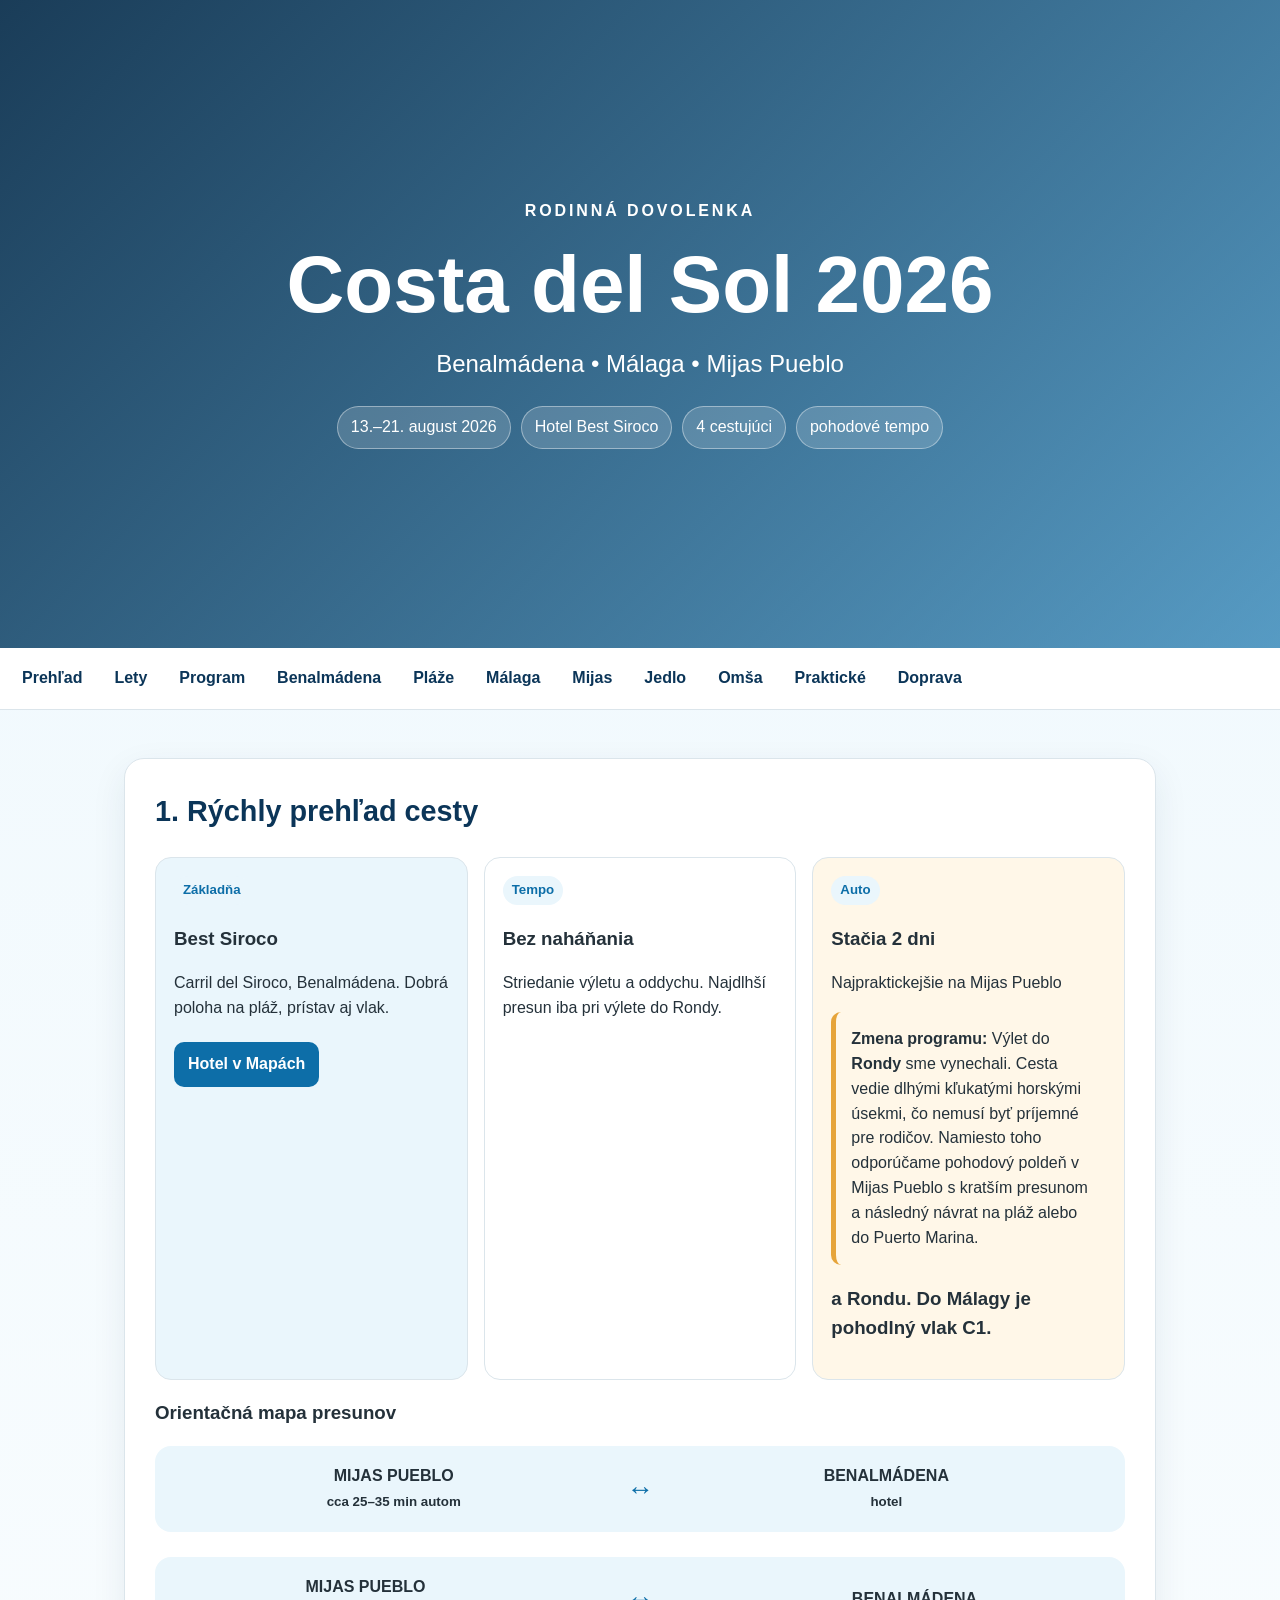
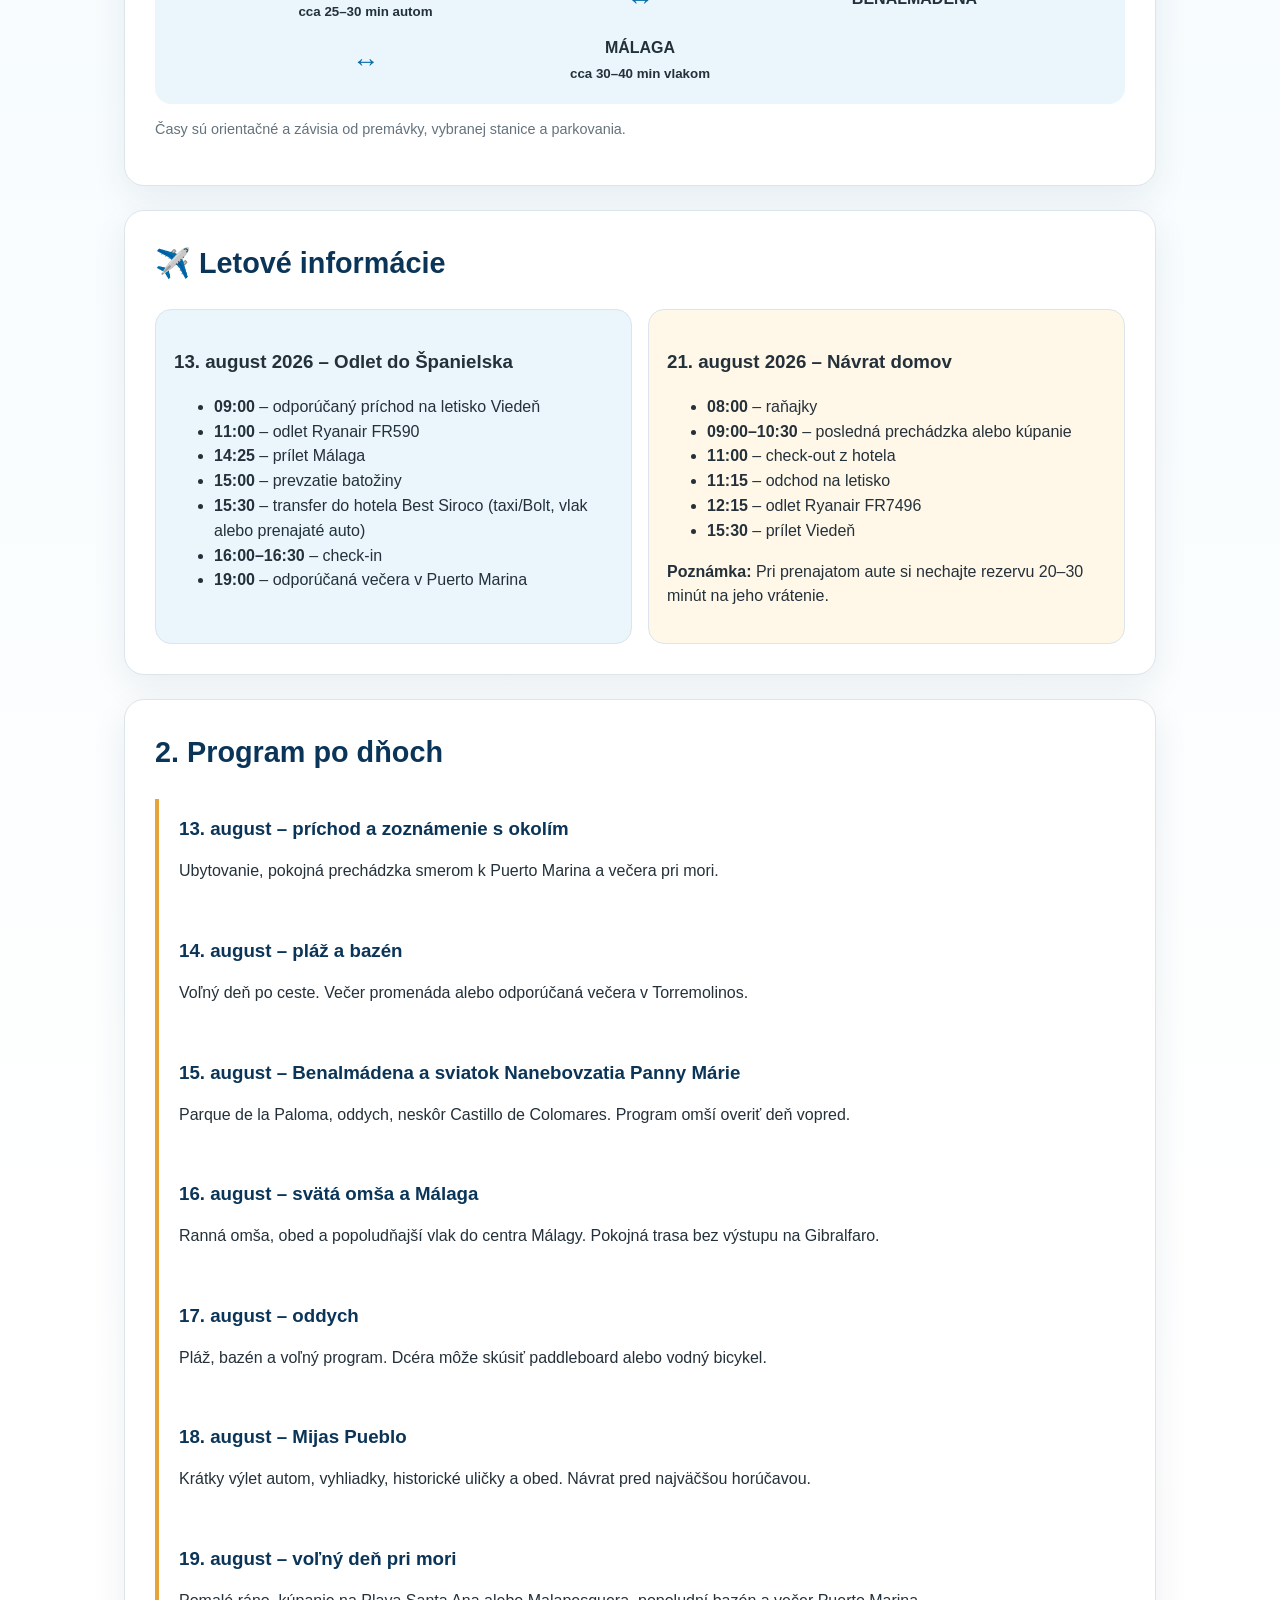
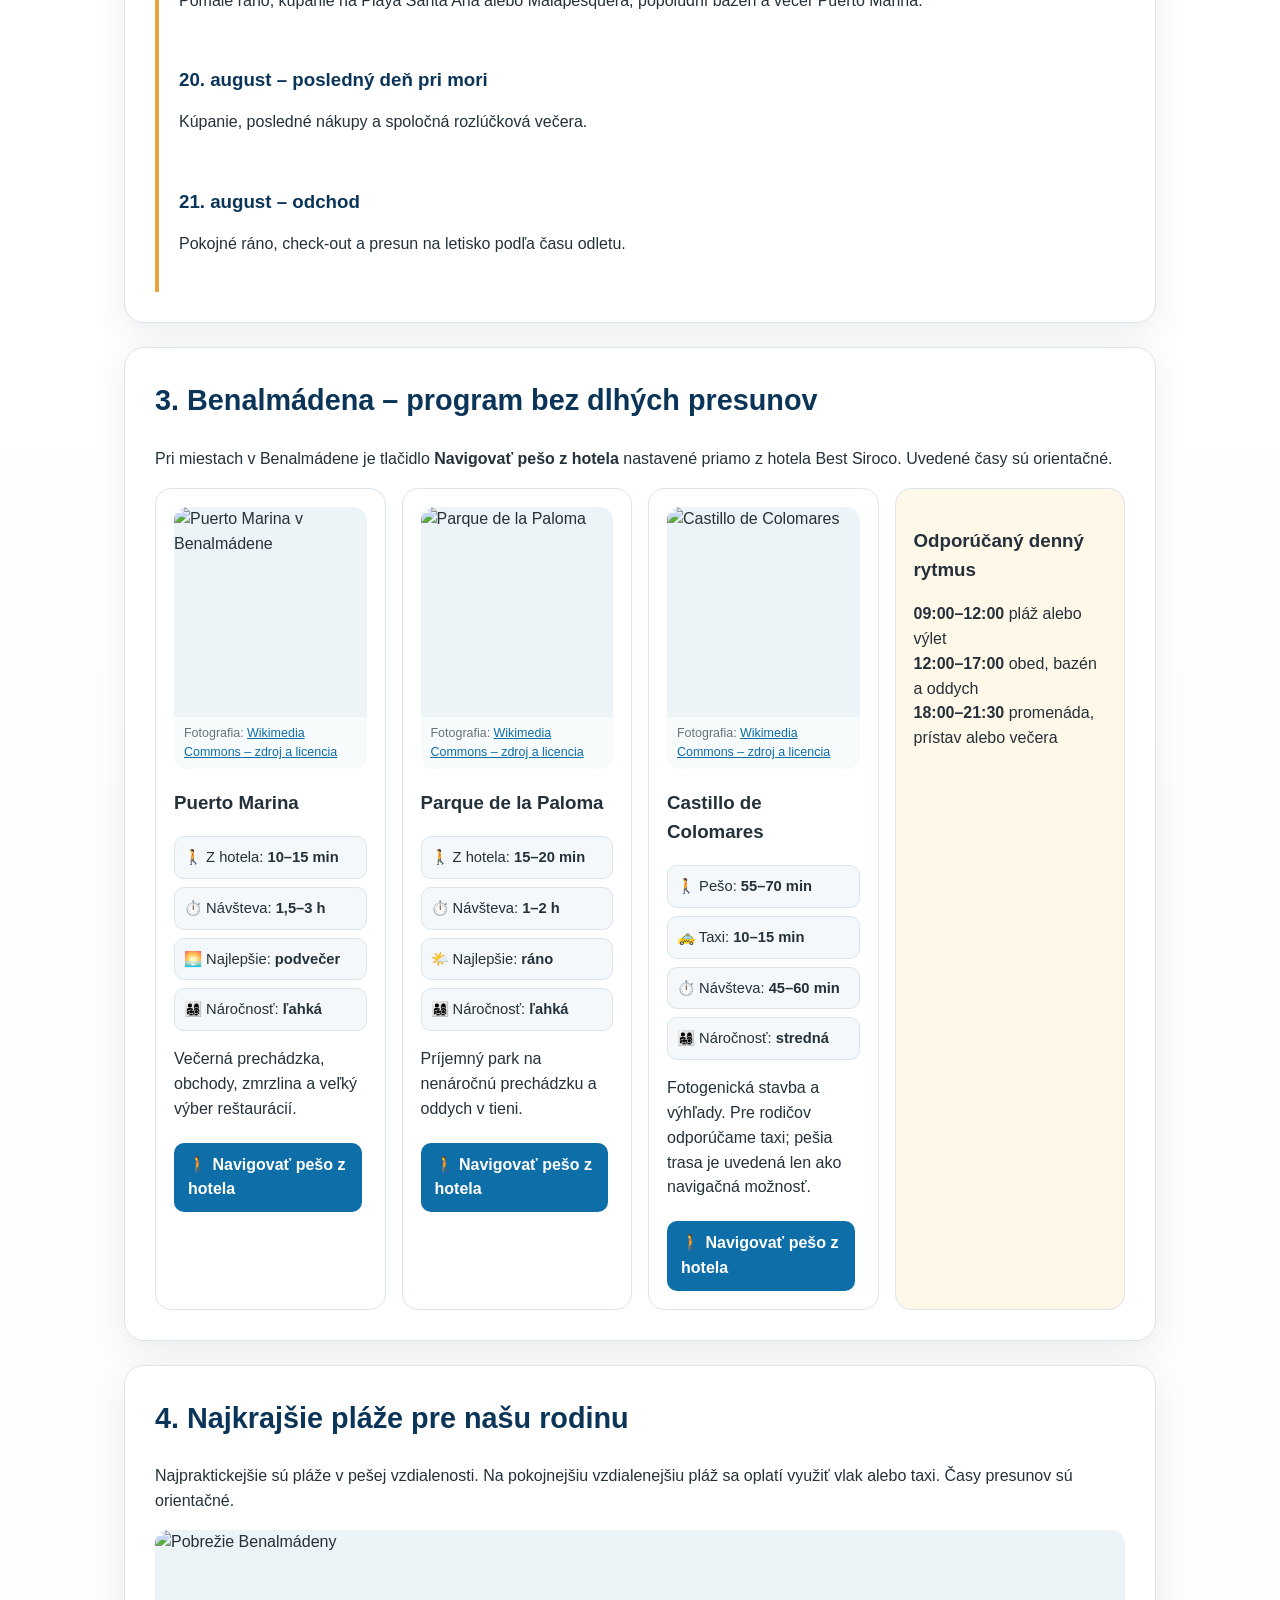
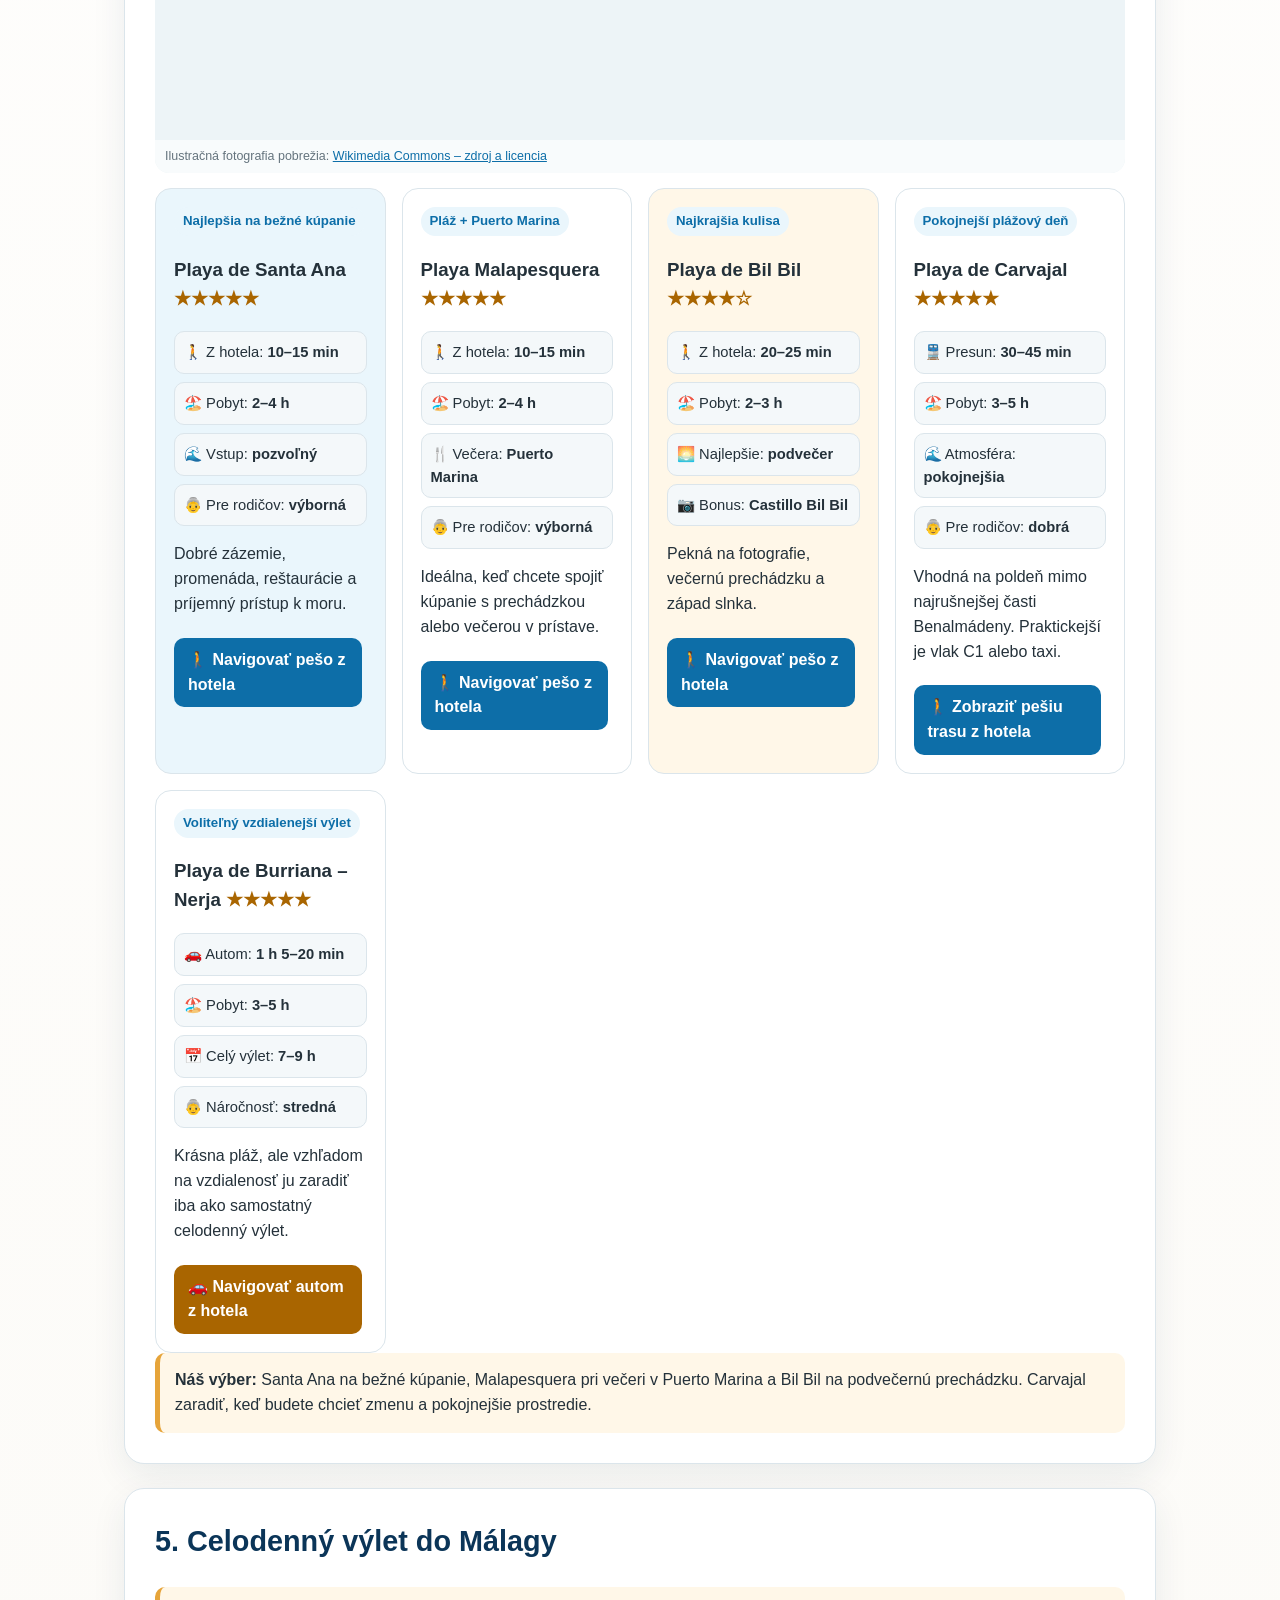
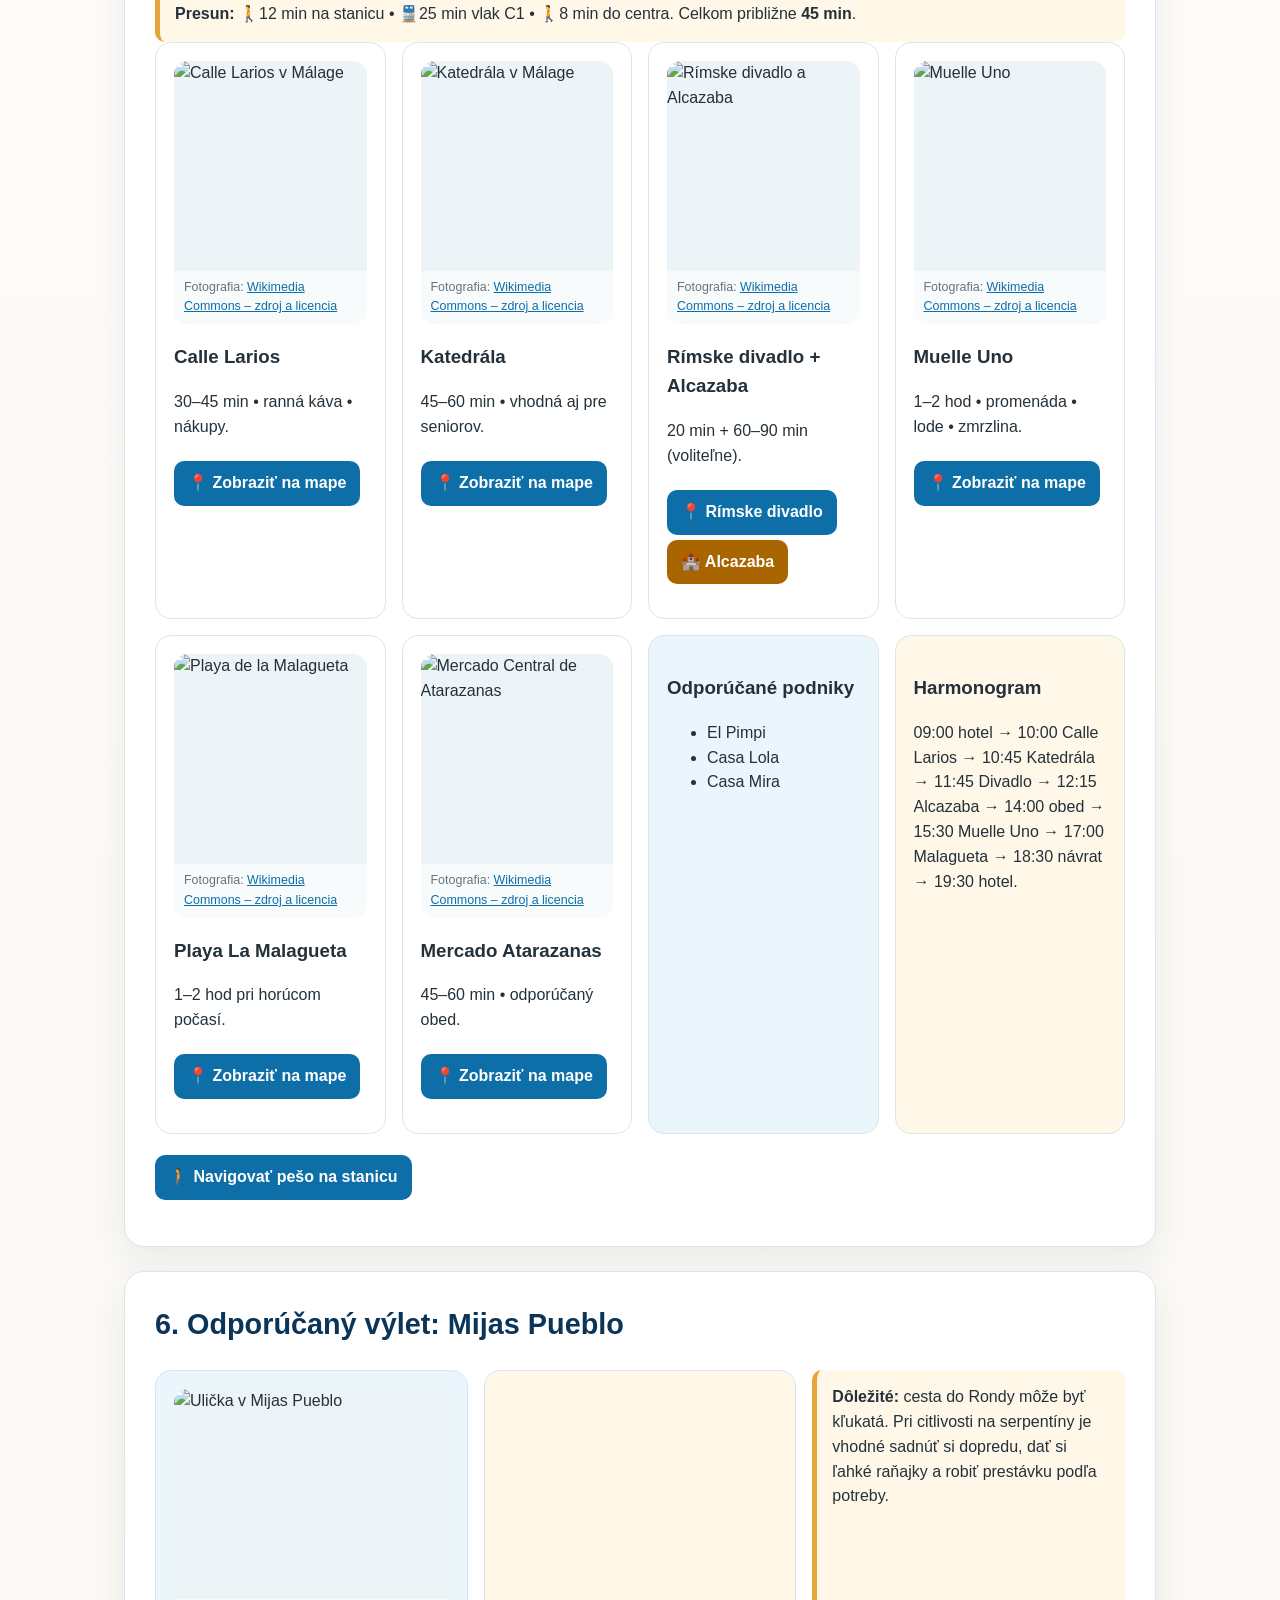
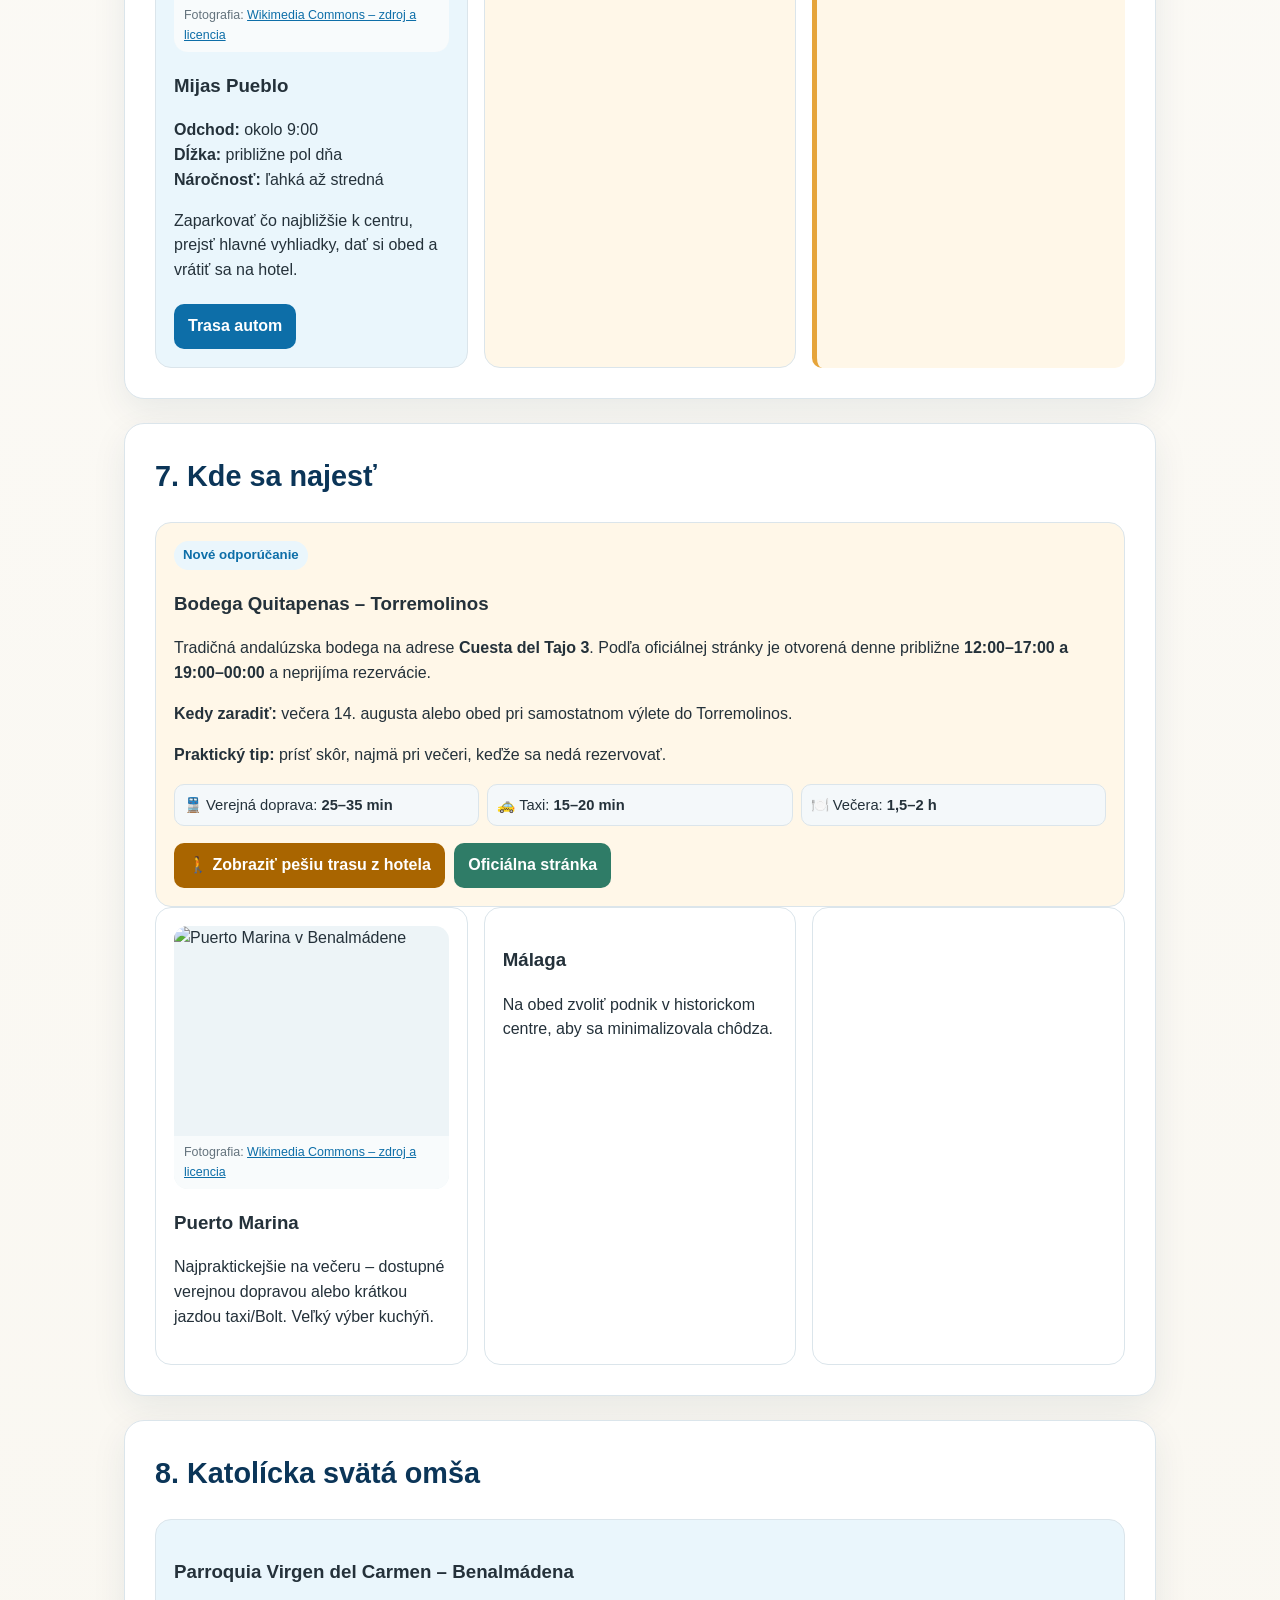
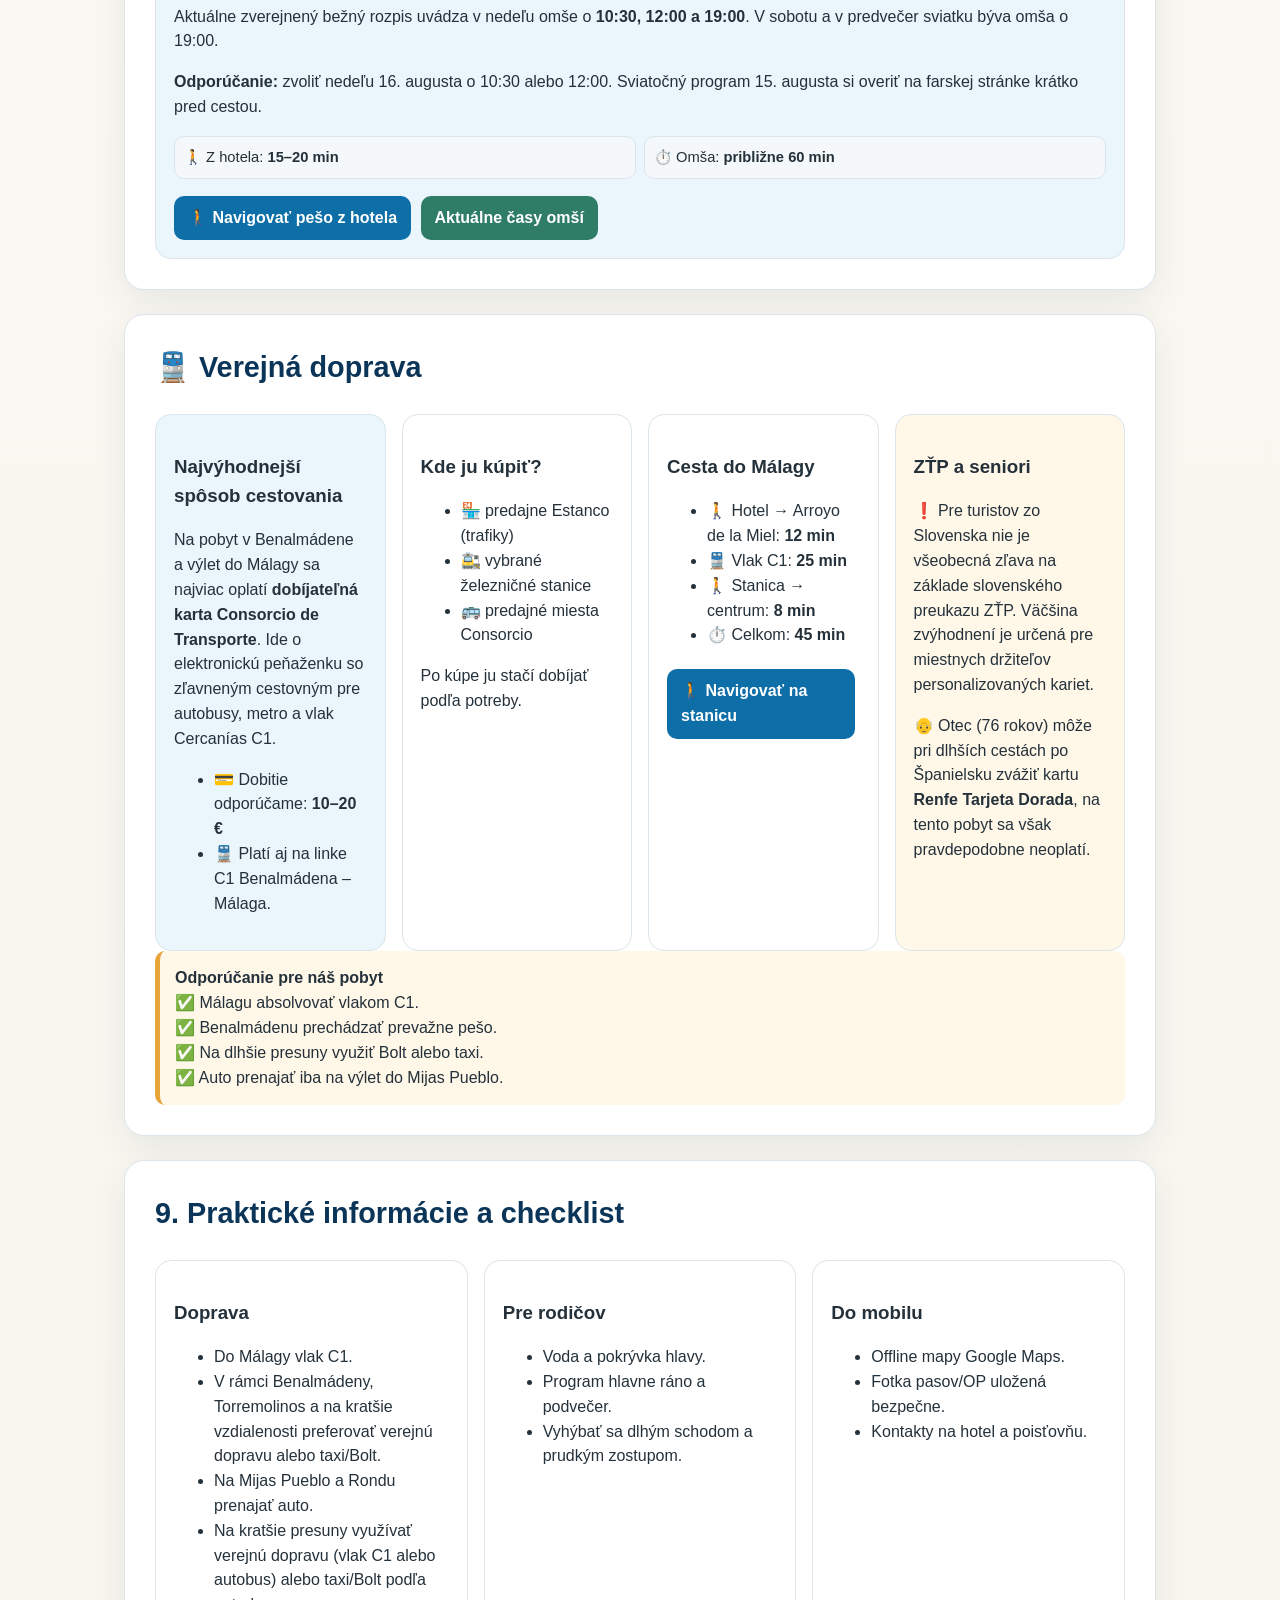
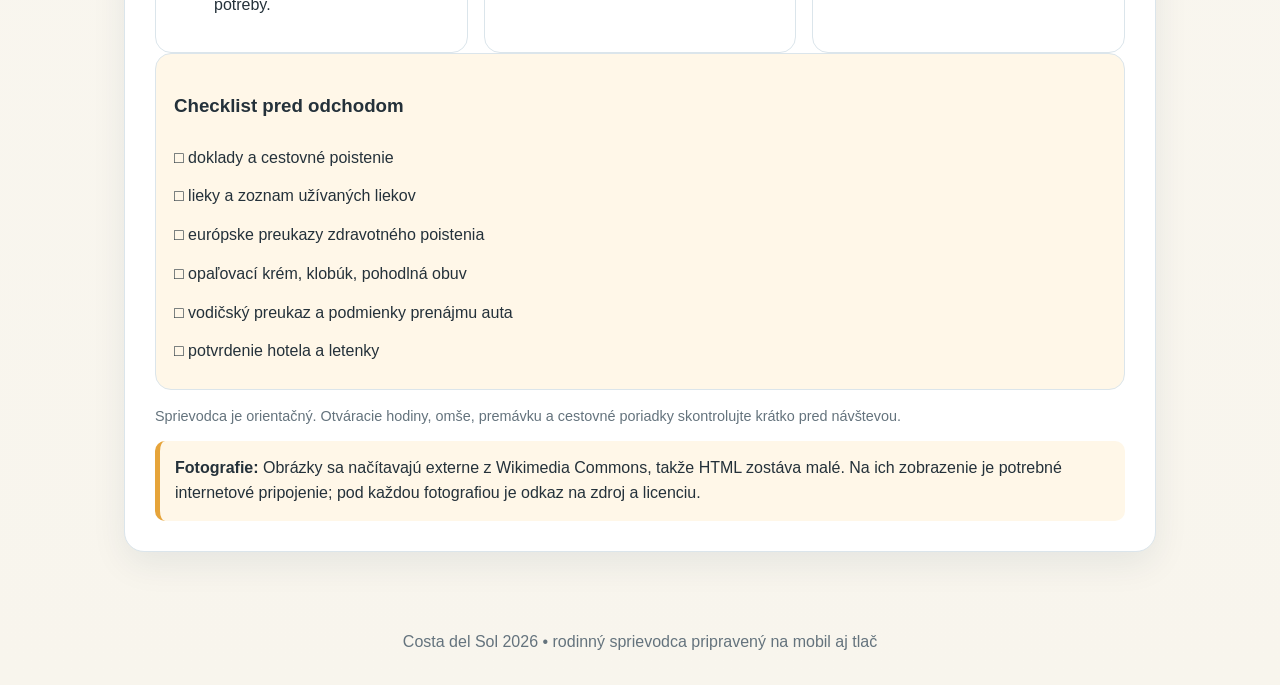
==== index.html @ 01f51874 "Add files via upload" ====
<!DOCTYPE html>

<html lang="sk">
<head>
<meta charset="utf-8"/>
<meta content="width=device-width, initial-scale=1" name="viewport"/>
<title>Costa del Sol 2026 – prémiový rodinný sprievodca</title>
<style>
:root{
  --navy:#0b3558; --blue:#0d6ea8; --sky:#eaf6fc; --sand:#fff7e8;
  --gold:#e6a43a; --green:#2f7c67; --text:#24313a; --muted:#64737d;
  --white:#fff; --line:#dbe5eb;
}
*{box-sizing:border-box}
html{scroll-behavior:smooth}
body{margin:0;font-family:Arial,Helvetica,sans-serif;color:var(--text);
background:linear-gradient(#eef8fd,#fff 25%,#f8f5ed);line-height:1.55}
.hero{min-height:72vh;padding:54px 22px;display:flex;align-items:center;justify-content:center;
text-align:center;color:#fff;background:
linear-gradient(135deg,rgba(5,42,72,.94),rgba(13,110,168,.78)),
radial-gradient(circle at 20% 20%,#5ac7df,transparent 35%),
linear-gradient(160deg,#0c5c8c,#f1bd63)}
.hero-inner{max-width:900px}.eyebrow{letter-spacing:.18em;text-transform:uppercase;font-weight:bold}
h1{font-size:clamp(2.3rem,7vw,5rem);line-height:1.02;margin:.25em 0}
.hero h2{font-weight:normal;margin:.3em 0 1em}
.pills{display:flex;gap:10px;justify-content:center;flex-wrap:wrap}
.pill{background:rgba(255,255,255,.16);border:1px solid rgba(255,255,255,.4);
padding:8px 13px;border-radius:999px}
nav{position:sticky;top:0;z-index:10;background:rgba(255,255,255,.96);
border-bottom:1px solid var(--line);padding:10px;display:flex;gap:8px;overflow:auto}
nav a{white-space:nowrap;text-decoration:none;color:var(--navy);font-weight:bold;
padding:8px 12px;border-radius:999px}
nav a:hover{background:var(--sky)}
main{max-width:1080px;margin:auto;padding:24px}
.page{background:#fff;border:1px solid var(--line);border-radius:20px;padding:30px;
margin:24px 0;box-shadow:0 12px 35px rgba(17,55,79,.08)}
.page h2{color:var(--navy);font-size:1.8rem;margin-top:0}
.grid{display:grid;grid-template-columns:repeat(auto-fit,minmax(230px,1fr));gap:16px}
.card{border:1px solid var(--line);border-radius:16px;padding:18px;background:#fff}
.card.soft{background:var(--sky)} .card.sand{background:var(--sand)}
.tag{display:inline-block;background:var(--sky);color:var(--blue);padding:4px 9px;
border-radius:999px;font-size:.83rem;font-weight:bold}
.btn{display:inline-block;text-decoration:none;background:var(--blue);color:#fff;
padding:10px 14px;border-radius:10px;font-weight:bold;margin:5px 5px 0 0}
.btn.alt{background:var(--green)} .btn.gold{background:#a96500}
.timeline{border-left:4px solid var(--gold);padding-left:20px}
.day{padding:12px 0 20px}.day h3{margin:.2em 0;color:var(--navy)}
.meta{color:var(--muted);font-size:.95rem}
.route{display:grid;grid-template-columns:1fr auto 1fr;gap:12px;align-items:center;
text-align:center;background:var(--sky);padding:18px;border-radius:16px}
.arrow{font-size:1.7rem;color:var(--blue)}
table{width:100%;border-collapse:collapse}
th,td{padding:12px;border-bottom:1px solid var(--line);text-align:left;vertical-align:top}
th{background:var(--navy);color:#fff}
.notice{border-left:5px solid var(--gold);background:var(--sand);padding:15px;border-radius:10px}
.checklist label{display:block;padding:7px 0}
.small{font-size:.9rem;color:var(--muted)}
.info-list{display:grid;grid-template-columns:repeat(auto-fit,minmax(145px,1fr));gap:8px;margin:12px 0}
.info-list span{display:block;background:#f4f8fa;border:1px solid var(--line);border-radius:10px;padding:9px;font-size:.92rem}
.rating{font-weight:bold;color:#a96500}
footer{text-align:center;color:var(--muted);padding:30px}
@media(max-width:600px){main{padding:12px}.page{padding:20px}.route{grid-template-columns:1fr}.arrow{transform:rotate(90deg)}}
@media print{
 body{background:#fff}.hero{min-height:auto;padding:28mm 12mm}.hero h1{font-size:34pt}
 nav{display:none}main{max-width:none;padding:0}.page{box-shadow:none;border:none;border-radius:0;
 margin:0;padding:14mm;page-break-after:always;min-height:260mm}
 .page:last-child{page-break-after:auto}.btn{border:1px solid #777;color:#000;background:#fff}
 a{color:#000;text-decoration:none}footer{display:none}
}

.photo{margin:0 0 15px;border-radius:14px;overflow:hidden;background:#edf4f7;position:relative}
.photo img{display:block;width:100%;height:210px;object-fit:cover;transition:transform .35s ease}
.photo:hover img{transform:scale(1.025)}
.photo figcaption{padding:7px 10px;font-size:.78rem;color:var(--muted);background:#f8fbfc}
.photo figcaption a{color:var(--blue)}
.hero{background-image:linear-gradient(135deg,rgba(5,42,72,.91),rgba(13,110,168,.68)),url("https://commons.wikimedia.org/wiki/Special:FilePath/Benalmadena_-_Puerto_Marina.jpg?width=1800");background-size:cover;background-position:center}
@media(max-width:600px){.photo img{height:185px}}
</style>

<link rel="manifest" href="manifest.webmanifest">
<meta name="theme-color" content="#0b6b78">
<meta name="apple-mobile-web-app-capable" content="yes">
<meta name="apple-mobile-web-app-status-bar-style" content="default">
<meta name="apple-mobile-web-app-title" content="Costa del Sol 2026">
<link rel="apple-touch-icon" href="icon-192.png">

</head>
<body>
<header class="hero">
<div class="hero-inner">
<div class="eyebrow">Rodinná dovolenka</div>
<h1>Costa del Sol 2026</h1>
<h2>Benalmádena • Málaga • Mijas Pueblo</h2>
<div class="pills">
<span class="pill">13.–21. august 2026</span>
<span class="pill">Hotel Best Siroco</span>
<span class="pill">4 cestujúci</span>
<span class="pill">pohodové tempo</span>
</div>
</div>
</header>
<nav>
<a href="#prehled">Prehľad</a><a href="#lety">Lety</a><a href="#program">Program</a><a href="#benalmadena">Benalmádena</a><a href="#plaze">Pláže</a>
<a href="#malaga">Málaga</a><a href="#vylety">Mijas</a><a href="#jedlo">Jedlo</a>
<a href="#omsa">Omša</a><a href="#prakticke">Praktické</a>
<a href="#doprava">Doprava</a></nav>
<main>
<section class="page" id="prehled">
<h2>1. Rýchly prehľad cesty</h2>
<div class="grid">
<div class="card soft"><span class="tag">Základňa</span><h3>Best Siroco</h3>
<p>Carril del Siroco, Benalmádena. Dobrá poloha na pláž, prístav aj vlak.</p>
<a class="btn" href="https://www.google.com/maps/search/?api=1&amp;query=Hotel+Best+Siroco+Benalmadena" target="_blank">Hotel v Mapách</a>
</div>
<div class="card"><span class="tag">Tempo</span><h3>Bez naháňania</h3>
<p>Striedanie výletu a oddychu. Najdlhší presun iba pri výlete do Rondy.</p>
</div>
<div class="card sand"><span class="tag">Auto</span><h3>Stačia 2 dni</h3>
<p>Najpraktickejšie na Mijas Pueblo<div class="notice"><b>Zmena programu:</b> Výlet do <b>Rondy</b> sme vynechali. Cesta vedie dlhými kľukatými horskými úsekmi, čo nemusí byť príjemné pre rodičov. Namiesto toho odporúčame pohodový poldeň v Mijas Pueblo s kratším presunom a následný návrat na pláž alebo do Puerto Marina.</div><h3> a Rondu. Do Málagy je pohodlný vlak C1.</h3></p>
</div>
</div>
<h3>Orientačná mapa presunov</h3>
<div class="route"><b>MIJAS PUEBLO<br/><small>cca 25–35 min autom</small></b><span class="arrow">↔</span><b>BENALMÁDENA<br/><small>hotel</small></b></div>
<br/>
<div class="route"><b>MIJAS PUEBLO<br/><small>cca 25–30 min autom</small></b><span class="arrow">↔</span><b>BENALMÁDENA</b><span class="arrow">↔</span><b>MÁLAGA<br/><small>cca 30–40 min vlakom</small></b></div>
<p class="small">Časy sú orientačné a závisia od premávky, vybranej stanice a parkovania.</p>
</section>
<section class="page" id="lety">
<h2>✈️ Letové informácie</h2>
<div class="grid">
<div class="card soft">
<h3>13. august 2026 – Odlet do Španielska</h3>
<ul>
<li><b>09:00</b> – odporúčaný príchod na letisko Viedeň</li>
<li><b>11:00</b> – odlet Ryanair FR590</li>
<li><b>14:25</b> – prílet Málaga</li>
<li><b>15:00</b> – prevzatie batožiny</li>
<li><b>15:30</b> – transfer do hotela Best Siroco (taxi/Bolt, vlak alebo prenajaté auto)</li>
<li><b>16:00–16:30</b> – check‑in</li>
<li><b>19:00</b> – odporúčaná večera v Puerto Marina</li>
</ul>
</div>
<div class="card sand">
<h3>21. august 2026 – Návrat domov</h3>
<ul>
<li><b>08:00</b> – raňajky</li>
<li><b>09:00–10:30</b> – posledná prechádzka alebo kúpanie</li>
<li><b>11:00</b> – check‑out z hotela</li>
<li><b>11:15</b> – odchod na letisko</li>
<li><b>12:15</b> – odlet Ryanair FR7496</li>
<li><b>15:30</b> – prílet Viedeň</li>
</ul>
<p><b>Poznámka:</b> Pri prenajatom aute si nechajte rezervu 20–30 minút na jeho vrátenie.</p>
</div>
</div>
</section>
<section class="page" id="program">
<h2>2. Program po dňoch</h2>
<div class="timeline">
<div class="day"><h3>13. august – príchod a zoznámenie s okolím</h3>
<p>Ubytovanie, pokojná prechádzka smerom k Puerto Marina a večera pri mori.</p></div>
<div class="day"><h3>14. august – pláž a bazén</h3>
<p>Voľný deň po ceste. Večer promenáda alebo odporúčaná večera v Torremolinos.</p></div>
<div class="day"><h3>15. august – Benalmádena a sviatok Nanebovzatia Panny Márie</h3>
<p>Parque de la Paloma, oddych, neskôr Castillo de Colomares. Program omší overiť deň vopred.</p></div>
<div class="day"><h3>16. august – svätá omša a Málaga</h3>
<p>Ranná omša, obed a popoludňajší vlak do centra Málagy. Pokojná trasa bez výstupu na Gibralfaro.</p></div>
<div class="day"><h3>17. august – oddych</h3>
<p>Pláž, bazén a voľný program. Dcéra môže skúsiť paddleboard alebo vodný bicykel.</p></div>
<div class="day"><h3>18. august – Mijas Pueblo</h3>
<p>Krátky výlet autom, vyhliadky, historické uličky a obed. Návrat pred najväčšou horúčavou.</p></div>
<div class="day"><h3>19. august – voľný deň pri mori</h3>
<p>Pomalé ráno, kúpanie na Playa Santa Ana alebo Malapesquera, popoludní bazén a večer Puerto Marina.</p></div>
<div class="day"><h3>20. august – posledný deň pri mori</h3>
<p>Kúpanie, posledné nákupy a spoločná rozlúčková večera.</p></div>
<div class="day"><h3>21. august – odchod</h3>
<p>Pokojné ráno, check-out a presun na letisko podľa času odletu.</p></div>
</div>
</section>
<section class="page" id="benalmadena">
<h2>3. Benalmádena – program bez dlhých presunov</h2>
<p>Pri miestach v Benalmádene je tlačidlo <b>Navigovať pešo z hotela</b> nastavené priamo z hotela Best Siroco. Uvedené časy sú orientačné.</p>
<div class="grid">
<div class="card">
<figure class="photo"><img alt="Puerto Marina v Benalmádene" loading="lazy" referrerpolicy="no-referrer" src="https://commons.wikimedia.org/wiki/Special:FilePath/Benalmadena%20-%20Puerto%20Marina.jpg?width=1200"/><figcaption>Fotografia: <a href="https://commons.wikimedia.org/wiki/File:Benalmadena_-_Puerto_Marina.jpg" rel="noopener" target="_blank">Wikimedia Commons – zdroj a licencia</a></figcaption></figure><h3>Puerto Marina</h3>
<div class="info-list">
<span>🚶 Z hotela: <b>10–15 min</b></span>
<span>⏱️ Návšteva: <b>1,5–3 h</b></span>
<span>🌅 Najlepšie: <b>podvečer</b></span>
<span>👨‍👩‍👧‍👦 Náročnosť: <b>ľahká</b></span>
</div>
<p>Večerná prechádzka, obchody, zmrzlina a veľký výber reštaurácií.</p>
<a class="btn" href="https://www.google.com/maps/dir/?api=1&amp;origin=Hotel+Best+Siroco+Benalmadena&amp;destination=Puerto+Marina+Benalmadena&amp;travelmode=walking" target="_blank">🚶 Navigovať pešo z hotela</a>
</div>
<div class="card">
<figure class="photo"><img alt="Parque de la Paloma" loading="lazy" referrerpolicy="no-referrer" src="https://commons.wikimedia.org/wiki/Special:FilePath/Parque%20de%20la%20Paloma%201.JPG?width=1200"/><figcaption>Fotografia: <a href="https://commons.wikimedia.org/wiki/File:Parque_de_la_Paloma_1.JPG" rel="noopener" target="_blank">Wikimedia Commons – zdroj a licencia</a></figcaption></figure><h3>Parque de la Paloma</h3>
<div class="info-list">
<span>🚶 Z hotela: <b>15–20 min</b></span>
<span>⏱️ Návšteva: <b>1–2 h</b></span>
<span>🌤️ Najlepšie: <b>ráno</b></span>
<span>👨‍👩‍👧‍👦 Náročnosť: <b>ľahká</b></span>
</div>
<p>Príjemný park na nenáročnú prechádzku a oddych v tieni.</p>
<a class="btn" href="https://www.google.com/maps/dir/?api=1&amp;origin=Hotel+Best+Siroco+Benalmadena&amp;destination=Parque+de+la+Paloma+Benalmadena&amp;travelmode=walking" target="_blank">🚶 Navigovať pešo z hotela</a>
</div>
<div class="card">
<figure class="photo"><img alt="Castillo de Colomares" loading="lazy" referrerpolicy="no-referrer" src="https://commons.wikimedia.org/wiki/Special:FilePath/Castillo%20de%20Colomares.jpg?width=1200"/><figcaption>Fotografia: <a href="https://commons.wikimedia.org/wiki/File:Castillo_de_Colomares.jpg" rel="noopener" target="_blank">Wikimedia Commons – zdroj a licencia</a></figcaption></figure><h3>Castillo de Colomares</h3>
<div class="info-list">
<span>🚶 Pešo: <b>55–70 min</b></span>
<span>🚕 Taxi: <b>10–15 min</b></span>
<span>⏱️ Návšteva: <b>45–60 min</b></span>
<span>👨‍👩‍👧‍👦 Náročnosť: <b>stredná</b></span>
</div>
<p>Fotogenická stavba a výhľady. Pre rodičov odporúčame taxi; pešia trasa je uvedená len ako navigačná možnosť.</p>
<a class="btn" href="https://www.google.com/maps/dir/?api=1&amp;origin=Hotel+Best+Siroco+Benalmadena&amp;destination=Castillo+de+Colomares&amp;travelmode=walking" target="_blank">🚶 Navigovať pešo z hotela</a>
</div>
<div class="card sand">
<h3>Odporúčaný denný rytmus</h3>
<p><b>09:00–12:00</b> pláž alebo výlet<br/>
<b>12:00–17:00</b> obed, bazén a oddych<br/>
<b>18:00–21:30</b> promenáda, prístav alebo večera</p>
</div>
</div>
</section>
<section class="page" id="plaze">
<h2>4. Najkrajšie pláže pre našu rodinu</h2>
<p>Najpraktickejšie sú pláže v pešej vzdialenosti. Na pokojnejšiu vzdialenejšiu pláž sa oplatí využiť vlak alebo taxi. Časy presunov sú orientačné.</p><figure class="photo"><img alt="Pobrežie Benalmádeny" loading="lazy" referrerpolicy="no-referrer" src="https://commons.wikimedia.org/wiki/Special:FilePath/Benalm%C3%A1dena%20%28M%C3%A1laga%29.jpg?width=1400"/><figcaption>Ilustračná fotografia pobrežia: <a href="https://commons.wikimedia.org/wiki/File:Benalmádena_(Málaga).jpg" rel="noopener" target="_blank">Wikimedia Commons – zdroj a licencia</a></figcaption></figure>
<div class="grid">
<div class="card soft">
<span class="tag">Najlepšia na bežné kúpanie</span>
<h3>Playa de Santa Ana <span class="rating">★★★★★</span></h3>
<div class="info-list">
<span>🚶 Z hotela: <b>10–15 min</b></span>
<span>🏖️ Pobyt: <b>2–4 h</b></span>
<span>🌊 Vstup: <b>pozvoľný</b></span>
<span>👵 Pre rodičov: <b>výborná</b></span>
</div>
<p>Dobré zázemie, promenáda, reštaurácie a príjemný prístup k moru.</p>
<a class="btn" href="https://www.google.com/maps/dir/?api=1&amp;origin=Hotel+Best+Siroco+Benalmadena&amp;destination=Playa+de+Santa+Ana+Benalmadena&amp;travelmode=walking" target="_blank">🚶 Navigovať pešo z hotela</a>
</div>
<div class="card">
<span class="tag">Pláž + Puerto Marina</span>
<h3>Playa Malapesquera <span class="rating">★★★★★</span></h3>
<div class="info-list">
<span>🚶 Z hotela: <b>10–15 min</b></span>
<span>🏖️ Pobyt: <b>2–4 h</b></span>
<span>🍴 Večera: <b>Puerto Marina</b></span>
<span>👵 Pre rodičov: <b>výborná</b></span>
</div>
<p>Ideálna, keď chcete spojiť kúpanie s prechádzkou alebo večerou v prístave.</p>
<a class="btn" href="https://www.google.com/maps/dir/?api=1&amp;origin=Hotel+Best+Siroco+Benalmadena&amp;destination=Playa+Malapesquera+Benalmadena&amp;travelmode=walking" target="_blank">🚶 Navigovať pešo z hotela</a>
</div>
<div class="card sand">
<span class="tag">Najkrajšia kulisa</span>
<h3>Playa de Bil Bil <span class="rating">★★★★☆</span></h3>
<div class="info-list">
<span>🚶 Z hotela: <b>20–25 min</b></span>
<span>🏖️ Pobyt: <b>2–3 h</b></span>
<span>🌅 Najlepšie: <b>podvečer</b></span>
<span>📷 Bonus: <b>Castillo Bil Bil</b></span>
</div>
<p>Pekná na fotografie, večernú prechádzku a západ slnka.</p>
<a class="btn" href="https://www.google.com/maps/dir/?api=1&amp;origin=Hotel+Best+Siroco+Benalmadena&amp;destination=Playa+de+Bil+Bil+Benalmadena&amp;travelmode=walking" target="_blank">🚶 Navigovať pešo z hotela</a>
</div>
<div class="card">
<span class="tag">Pokojnejší plážový deň</span>
<h3>Playa de Carvajal <span class="rating">★★★★★</span></h3>
<div class="info-list">
<span>🚆 Presun: <b>30–45 min</b></span>
<span>🏖️ Pobyt: <b>3–5 h</b></span>
<span>🌊 Atmosféra: <b>pokojnejšia</b></span>
<span>👵 Pre rodičov: <b>dobrá</b></span>
</div>
<p>Vhodná na poldeň mimo najrušnejšej časti Benalmádeny. Praktickejší je vlak C1 alebo taxi.</p>
<a class="btn" href="https://www.google.com/maps/dir/?api=1&amp;origin=Hotel+Best+Siroco+Benalmadena&amp;destination=Playa+de+Carvajal+Fuengirola&amp;travelmode=walking" target="_blank">🚶 Zobraziť pešiu trasu z hotela</a>
</div>
<div class="card">
<span class="tag">Voliteľný vzdialenejší výlet</span>
<h3>Playa de Burriana – Nerja <span class="rating">★★★★★</span></h3>
<div class="info-list">
<span>🚗 Autom: <b>1 h 5–20 min</b></span>
<span>🏖️ Pobyt: <b>3–5 h</b></span>
<span>📅 Celý výlet: <b>7–9 h</b></span>
<span>👵 Náročnosť: <b>stredná</b></span>
</div>
<p>Krásna pláž, ale vzhľadom na vzdialenosť ju zaradiť iba ako samostatný celodenný výlet.</p>
<a class="btn gold" href="https://www.google.com/maps/dir/?api=1&amp;origin=Hotel+Best+Siroco+Benalmadena&amp;destination=Playa+de+Burriana+Nerja&amp;travelmode=driving" target="_blank">🚗 Navigovať autom z hotela</a>
</div>
</div>
<div class="notice"><b>Náš výber:</b> Santa Ana na bežné kúpanie, Malapesquera pri večeri v Puerto Marina a Bil Bil na podvečernú prechádzku. Carvajal zaradiť, keď budete chcieť zmenu a pokojnejšie prostredie.</div>
</section>
<section class="page" id="malaga"><h2>5. Celodenný výlet do Málagy</h2>
<div class="notice"><b>Presun:</b> 🚶12 min na stanicu • 🚆25 min vlak C1 • 🚶8 min do centra. Celkom približne <b>45 min</b>.</div>
<div class="grid">
<div class="card"><figure class="photo"><img alt="Calle Larios v Málage" loading="lazy" referrerpolicy="no-referrer" src="https://commons.wikimedia.org/wiki/Special:FilePath/Calle%20Larios%2C%20M%C3%A1laga%2001.jpg?width=1200"/><figcaption>Fotografia: <a href="https://commons.wikimedia.org/wiki/File:Calle_Larios,_Málaga_01.jpg" rel="noopener" target="_blank">Wikimedia Commons – zdroj a licencia</a></figcaption></figure><h3>Calle Larios</h3><p>30–45 min • ranná káva • nákupy.</p><p><a class="btn" href="https://www.google.com/maps/search/?api=1&amp;query=Calle+Larios+Malaga" target="_blank">📍 Zobraziť na mape</a></p></div>
<div class="card"><figure class="photo"><img alt="Katedrála v Málage" loading="lazy" referrerpolicy="no-referrer" src="https://commons.wikimedia.org/wiki/Special:FilePath/Catedral%20de%20M%C3%A1laga%203.jpg?width=1200"/><figcaption>Fotografia: <a href="https://commons.wikimedia.org/wiki/File:Catedral_de_Málaga_3.jpg" rel="noopener" target="_blank">Wikimedia Commons – zdroj a licencia</a></figcaption></figure><h3>Katedrála</h3><p>45–60 min • vhodná aj pre seniorov.</p><p><a class="btn" href="https://www.google.com/maps/search/?api=1&amp;query=Malaga+Cathedral" target="_blank">📍 Zobraziť na mape</a></p></div>
<div class="card"><figure class="photo"><img alt="Rímske divadlo a Alcazaba" loading="lazy" referrerpolicy="no-referrer" src="https://commons.wikimedia.org/wiki/Special:FilePath/Malaga%20Spain%20Alcazaba%20Teatro.jpg?width=1200"/><figcaption>Fotografia: <a href="https://commons.wikimedia.org/wiki/File:Malaga_Spain_Alcazaba_Teatro.jpg" rel="noopener" target="_blank">Wikimedia Commons – zdroj a licencia</a></figcaption></figure><h3>Rímske divadlo + Alcazaba</h3><p>20 min + 60–90 min (voliteľne).</p><p><a class="btn" href="https://www.google.com/maps/search/?api=1&amp;query=Roman+Theatre+Malaga" target="_blank">📍 Rímske divadlo</a> <a class="btn gold" href="https://www.google.com/maps/search/?api=1&amp;query=Alcazaba+Malaga" target="_blank">🏰 Alcazaba</a></p></div>
<div class="card"><figure class="photo"><img alt="Muelle Uno" loading="lazy" referrerpolicy="no-referrer" src="https://commons.wikimedia.org/wiki/Special:FilePath/Christmas%20Market%20in%20Muelle%20Uno.jpg?width=1200"/><figcaption>Fotografia: <a href="https://commons.wikimedia.org/wiki/File:Christmas_Market_in_Muelle_Uno.jpg" rel="noopener" target="_blank">Wikimedia Commons – zdroj a licencia</a></figcaption></figure><h3>Muelle Uno</h3><p>1–2 hod • promenáda • lode • zmrzlina.</p><p><a class="btn" href="https://www.google.com/maps/search/?api=1&amp;query=Muelle+Uno+Malaga" target="_blank">📍 Zobraziť na mape</a></p></div>
<div class="card"><figure class="photo"><img alt="Playa de la Malagueta" loading="lazy" referrerpolicy="no-referrer" src="https://commons.wikimedia.org/wiki/Special:FilePath/Beach%20in%20Malaga%20Spain%20-%20Playa%20de%20la%20Malagueta.JPG?width=1200"/><figcaption>Fotografia: <a href="https://commons.wikimedia.org/wiki/File:Beach_in_Malaga_Spain_-_Playa_de_la_Malagueta.JPG" rel="noopener" target="_blank">Wikimedia Commons – zdroj a licencia</a></figcaption></figure><h3>Playa La Malagueta</h3><p>1–2 hod pri horúcom počasí.</p><p><a class="btn" href="https://www.google.com/maps/search/?api=1&amp;query=Playa+La+Malagueta" target="_blank">📍 Zobraziť na mape</a></p></div>
<div class="card"><figure class="photo"><img alt="Mercado Central de Atarazanas" loading="lazy" referrerpolicy="no-referrer" src="https://commons.wikimedia.org/wiki/Special:FilePath/M%C3%A1laga%20-%20Mercado%20Central%20de%20Atarazanas%203.jpg?width=1200"/><figcaption>Fotografia: <a href="https://commons.wikimedia.org/wiki/File:Málaga_-_Mercado_Central_de_Atarazanas_3.jpg" rel="noopener" target="_blank">Wikimedia Commons – zdroj a licencia</a></figcaption></figure><h3>Mercado Atarazanas</h3><p>45–60 min • odporúčaný obed.</p><p><a class="btn" href="https://www.google.com/maps/search/?api=1&amp;query=Mercado+Central+de+Atarazanas+Malaga" target="_blank">📍 Zobraziť na mape</a></p></div>
<div class="card soft"><h3>Odporúčané podniky</h3><ul><li>El Pimpi</li><li>Casa Lola</li><li>Casa Mira</li></ul></div>
<div class="card sand"><h3>Harmonogram</h3><p>09:00 hotel → 10:00 Calle Larios → 10:45 Katedrála → 11:45 Divadlo → 12:15 Alcazaba → 14:00 obed → 15:30 Muelle Uno → 17:00 Malagueta → 18:30 návrat → 19:30 hotel.</p></div>
</div>
<p><a class="btn" href="https://www.google.com/maps/dir/?api=1&amp;origin=Hotel+Best+Siroco+Benalmadena&amp;destination=Estacion+Arroyo+de+la+Miel&amp;travelmode=walking" target="_blank">🚶 Navigovať pešo na stanicu</a></p>
</section>
<section class="page" id="vylety">
<h2>6. Odporúčaný výlet: Mijas Pueblo</h2>
<div class="grid">
<div class="card soft"><figure class="photo"><img alt="Ulička v Mijas Pueblo" loading="lazy" referrerpolicy="no-referrer" src="https://commons.wikimedia.org/wiki/Special:FilePath/Mijas%20Pueblo%20Street.jpg?width=1200"/><figcaption>Fotografia: <a href="https://commons.wikimedia.org/wiki/File:Mijas_Pueblo_Street.jpg" rel="noopener" target="_blank">Wikimedia Commons – zdroj a licencia</a></figcaption></figure><h3>Mijas Pueblo</h3>
<p><b>Odchod:</b> okolo 9:00<br/><b>Dĺžka:</b> približne pol dňa<br/><b>Náročnosť:</b> ľahká až stredná</p>
<p>Zaparkovať čo najbližšie k centru, prejsť hlavné vyhliadky, dať si obed a vrátiť sa na hotel.</p>
<a class="btn" href="https://www.google.com/maps/dir/?api=1&amp;origin=Hotel+Best+Siroco+Benalmadena&amp;destination=Mijas+Pueblo&amp;travelmode=driving" target="_blank">Trasa autom</a>
</div>
<div class="card sand">
</div>
<div class="notice"><b>Dôležité:</b> cesta do Rondy môže byť kľukatá. Pri citlivosti na serpentíny je vhodné sadnúť si dopredu, dať si ľahké raňajky a robiť prestávku podľa potreby.</div>
</div></section>
<section class="page" id="jedlo">
<h2>7. Kde sa najesť</h2>
<div class="card sand">
<span class="tag">Nové odporúčanie</span>
<h3>Bodega Quitapenas – Torremolinos</h3>
<p>Tradičná andalúzska bodega na adrese <b>Cuesta del Tajo 3</b>. Podľa oficiálnej stránky je otvorená denne približne <b>12:00–17:00 a 19:00–00:00</b> a neprijíma rezervácie.</p>
<p><b>Kedy zaradiť:</b> večera 14. augusta alebo obed pri samostatnom výlete do Torremolinos.</p>
<p><b>Praktický tip:</b> prísť skôr, najmä pri večeri, keďže sa nedá rezervovať.</p>
<div class="info-list"><span>🚆 Verejná doprava: <b>25–35 min</b></span><span>🚕 Taxi: <b>15–20 min</b></span><span>🍽️ Večera: <b>1,5–2 h</b></span></div><a class="btn gold" href="https://www.google.com/maps/dir/?api=1&amp;origin=Hotel+Best+Siroco+Benalmadena&amp;destination=Bodega+Quitapenas+Cuesta+del+Tajo+3+Torremolinos&amp;travelmode=walking" target="_blank">🚶 Zobraziť pešiu trasu z hotela</a>
<a class="btn alt" href="https://quitapenastorremolinos.com/en/bodega-quitapenas-torremolinos-home/" target="_blank">Oficiálna stránka</a>
</div>
<div class="grid">
<div class="card"><figure class="photo"><img alt="Puerto Marina v Benalmádene" loading="lazy" referrerpolicy="no-referrer" src="https://commons.wikimedia.org/wiki/Special:FilePath/Benalmadena%20-%20Puerto%20Marina.jpg?width=1200"/><figcaption>Fotografia: <a href="https://commons.wikimedia.org/wiki/File:Benalmadena_-_Puerto_Marina.jpg" rel="noopener" target="_blank">Wikimedia Commons – zdroj a licencia</a></figcaption></figure><h3>Puerto Marina</h3><p>Najpraktickejšie na večeru – dostupné verejnou dopravou alebo krátkou jazdou taxi/Bolt. Veľký výber kuchýň.</p></div>
<div class="card"><h3>Málaga</h3><p>Na obed zvoliť podnik v historickom centre, aby sa minimalizovala chôdza.</p></div>
<div class="card">
</div>
</div></section>
<section class="page" id="omsa">
<h2>8. Katolícka svätá omša</h2>
<div class="card soft">
<h3>Parroquia Virgen del Carmen – Benalmádena</h3>
<p>Aktuálne zverejnený bežný rozpis uvádza v nedeľu omše o <b>10:30, 12:00 a 19:00</b>. V sobotu a v predvečer sviatku býva omša o 19:00.</p>
<p><b>Odporúčanie:</b> zvoliť nedeľu 16. augusta o 10:30 alebo 12:00. Sviatočný program 15. augusta si overiť na farskej stránke krátko pred cestou.</p>
<div class="info-list"><span>🚶 Z hotela: <b>15–20 min</b></span><span>⏱️ Omša: <b>približne 60 min</b></span></div><a class="btn" href="https://www.google.com/maps/dir/?api=1&amp;origin=Hotel+Best+Siroco+Benalmadena&amp;destination=Parroquia+Virgen+del+Carmen+Benalmadena&amp;travelmode=walking" target="_blank">🚶 Navigovať pešo z hotela</a>
<a class="btn alt" href="https://parroquiacarmenbenalmadena.com/parroquia-virgen-carmen-benalmadena/horarios/" target="_blank">Aktuálne časy omší</a>
</div>
</section>

<section class="page" id="doprava">
<h2>🚆 Verejná doprava</h2>

<div class="grid">
<div class="card soft">
<h3>Najvýhodnejší spôsob cestovania</h3>
<p>Na pobyt v Benalmádene a výlet do Málagy sa najviac oplatí <b>dobíjateľná karta Consorcio de Transporte</b>. Ide o elektronickú peňaženku so zľavneným cestovným pre autobusy, metro a vlak Cercanías C1.</p>
<ul>
<li>💳 Dobitie odporúčame: <b>10–20 €</b></li>
<li>🚆 Platí aj na linke C1 Benalmádena – Málaga.</li>
</ul>
</div>

<div class="card">
<h3>Kde ju kúpiť?</h3>
<ul>
<li>🏪 predajne Estanco (trafiky)</li>
<li>🚉 vybrané železničné stanice</li>
<li>🚌 predajné miesta Consorcio</li>
</ul>
<p>Po kúpe ju stačí dobíjať podľa potreby.</p>
</div>

<div class="card">
<h3>Cesta do Málagy</h3>
<ul>
<li>🚶 Hotel → Arroyo de la Miel: <b>12 min</b></li>
<li>🚆 Vlak C1: <b>25 min</b></li>
<li>🚶 Stanica → centrum: <b>8 min</b></li>
<li>⏱️ Celkom: <b>45 min</b></li>
</ul>
<a class="btn" target="_blank" href="https://www.google.com/maps/dir/?api=1&origin=Hotel+Best+Siroco+Benalmadena&destination=Estacion+Arroyo+de+la+Miel&travelmode=walking">🚶 Navigovať na stanicu</a>
</div>

<div class="card sand">
<h3>ZŤP a seniori</h3>
<p>❗ Pre turistov zo Slovenska nie je všeobecná zľava na základe slovenského preukazu ZŤP. Väčšina zvýhodnení je určená pre miestnych držiteľov personalizovaných kariet.</p>
<p>👴 Otec (76 rokov) môže pri dlhších cestách po Španielsku zvážiť kartu <b>Renfe Tarjeta Dorada</b>, na tento pobyt sa však pravdepodobne neoplatí.</p>
</div>
</div>

<div class="notice">
<b>Odporúčanie pre náš pobyt</b><br>
✅ Málagu absolvovať vlakom C1.<br>
✅ Benalmádenu prechádzať prevažne pešo.<br>
✅ Na dlhšie presuny využiť Bolt alebo taxi.<br>
✅ Auto prenajať iba na výlet do Mijas Pueblo.
</div>
</section>

<section class="page" id="prakticke">
<h2>9. Praktické informácie a checklist</h2>
<div class="grid">
<div class="card"><h3>Doprava</h3>
<ul><li>Do Málagy vlak C1.</li><li>V rámci Benalmádeny, Torremolinos a na kratšie vzdialenosti preferovať verejnú dopravu alebo taxi/Bolt.</li><li>Na Mijas Pueblo a Rondu prenajať auto.</li><li>Na kratšie presuny využívať verejnú dopravu (vlak C1 alebo autobus) alebo taxi/Bolt podľa potreby.</li></ul></div>
<div class="card"><h3>Pre rodičov</h3>
<ul><li>Voda a pokrývka hlavy.</li><li>Program hlavne ráno a podvečer.</li><li>Vyhýbať sa dlhým schodom a prudkým zostupom.</li></ul></div>
<div class="card"><h3>Do mobilu</h3>
<ul><li>Offline mapy Google Maps.</li><li>Fotka pasov/OP uložená bezpečne.</li><li>Kontakty na hotel a poisťovňu.</li></ul></div>
</div>
<div class="card checklist sand">
<h3>Checklist pred odchodom</h3>
<label>□ doklady a cestovné poistenie</label>
<label>□ lieky a zoznam užívaných liekov</label>
<label>□ európske preukazy zdravotného poistenia</label>
<label>□ opaľovací krém, klobúk, pohodlná obuv</label>
<label>□ vodičský preukaz a podmienky prenájmu auta</label>
<label>□ potvrdenie hotela a letenky</label>
</div>
<p class="small">Sprievodca je orientačný. Otváracie hodiny, omše, premávku a cestovné poriadky skontrolujte krátko pred návštevou.</p>
<div class="notice"><b>Fotografie:</b> Obrázky sa načítavajú externe z Wikimedia Commons, takže HTML zostáva malé. Na ich zobrazenie je potrebné internetové pripojenie; pod každou fotografiou je odkaz na zdroj a licenciu.</div></section>
</main>
<footer>Costa del Sol 2026 • rodinný sprievodca pripravený na mobil aj tlač</footer>

<script>
if ('serviceWorker' in navigator && location.protocol !== 'file:') {
  window.addEventListener('load', () => {
    navigator.serviceWorker.register('./service-worker.js')
      .catch(err => console.warn('Service worker registration failed:', err));
  });
}
</script>

</body>
</html>
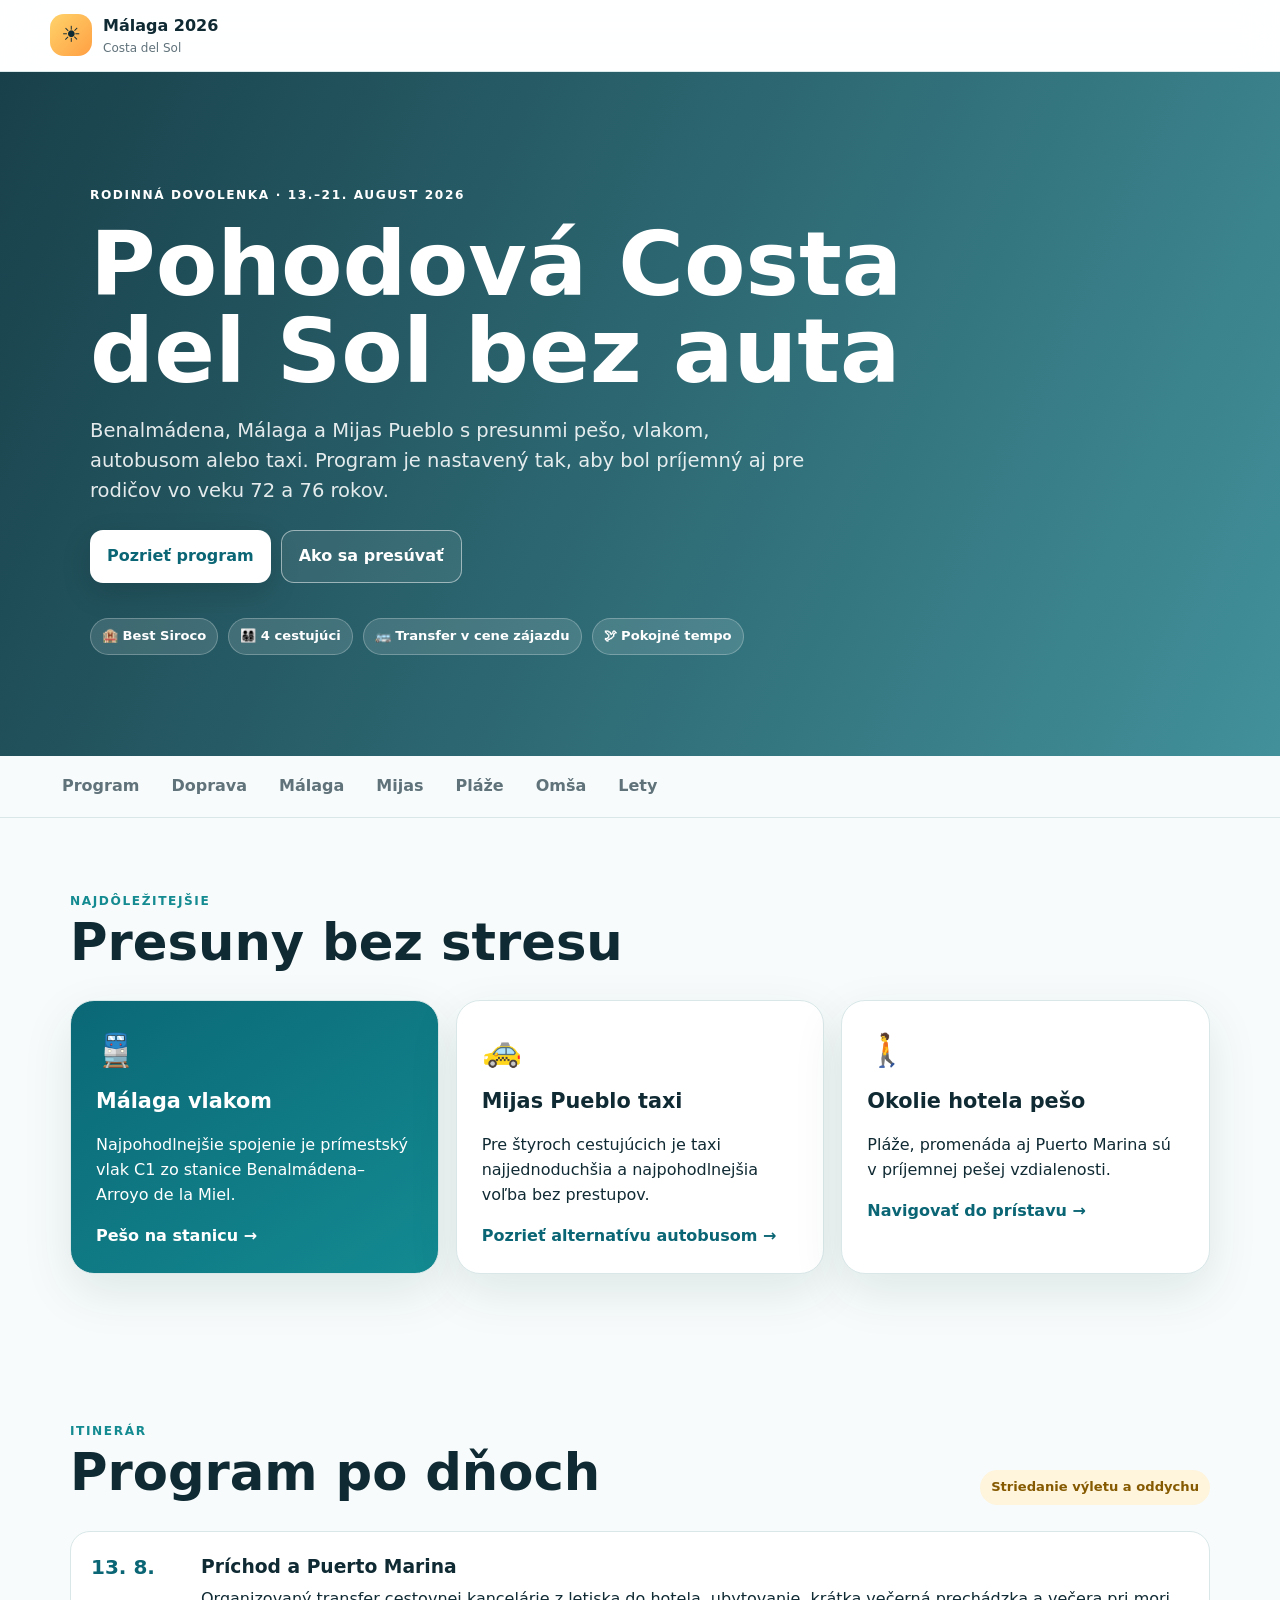
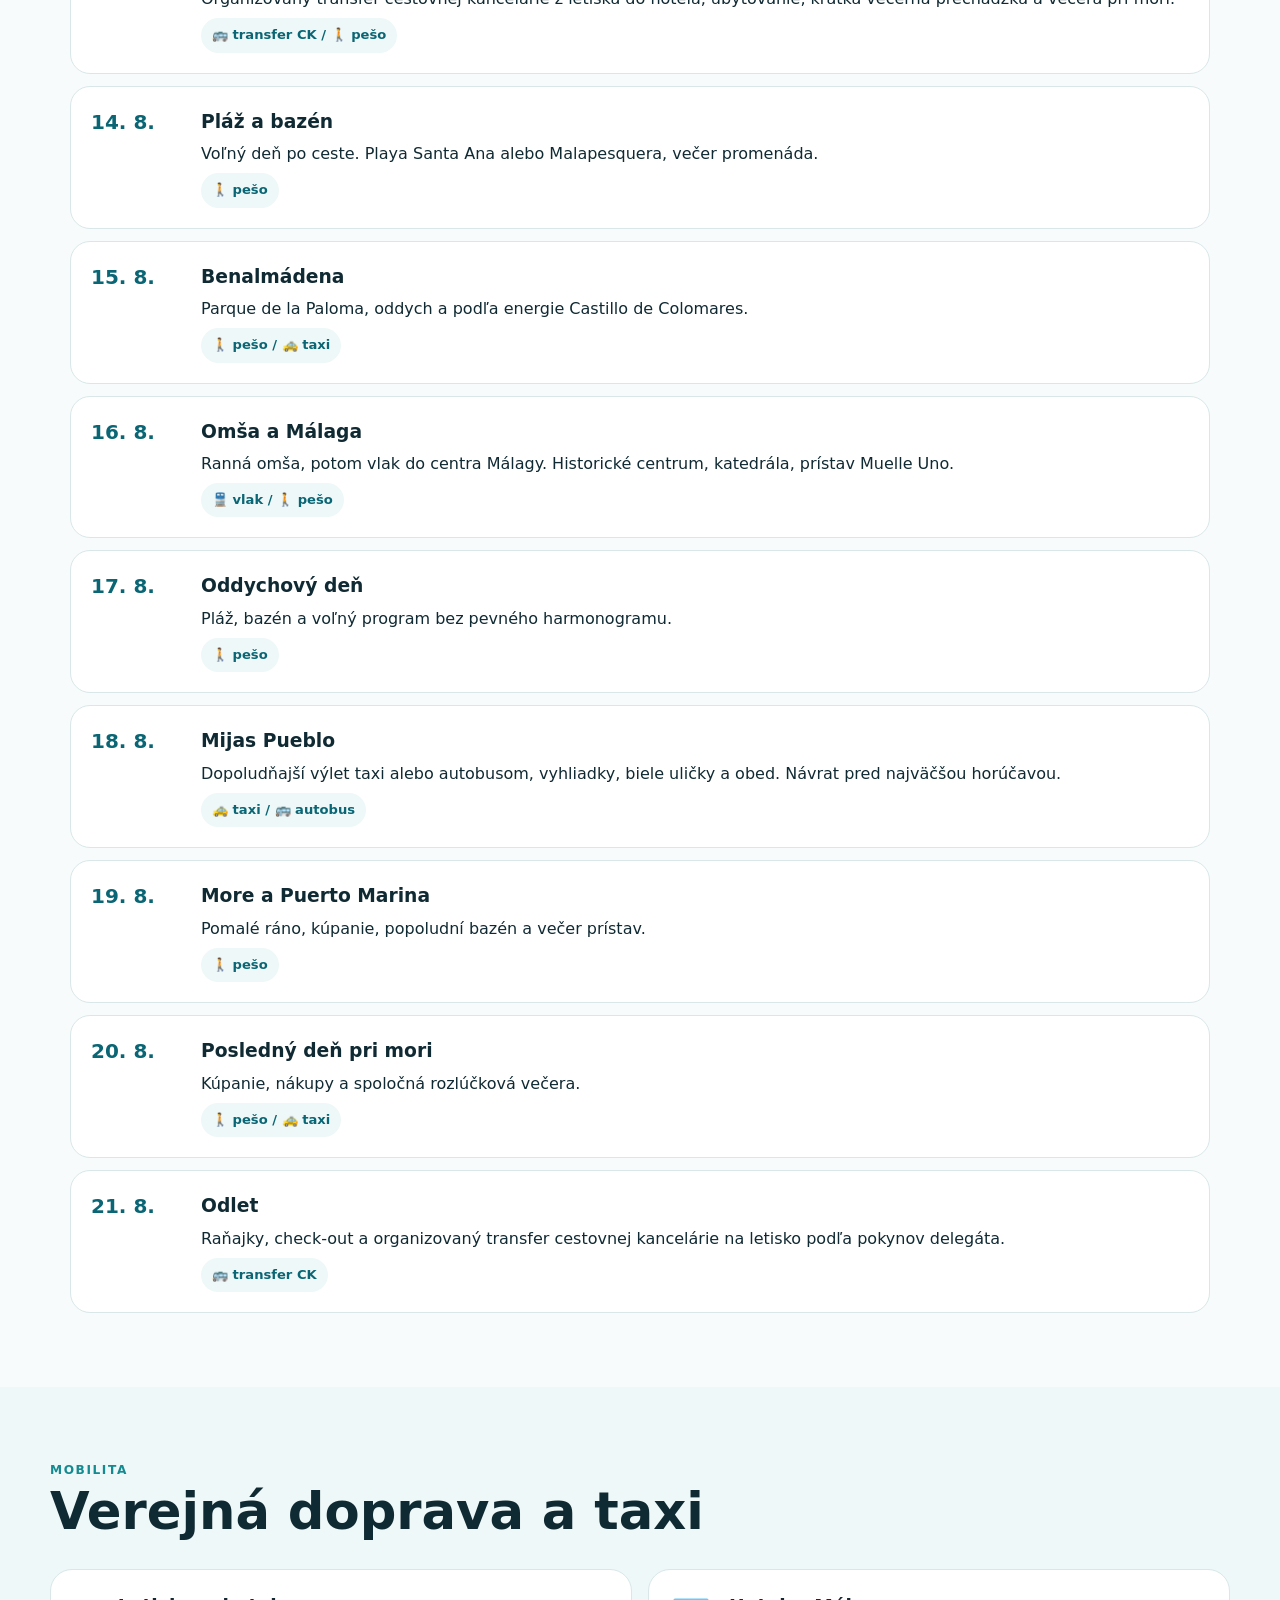
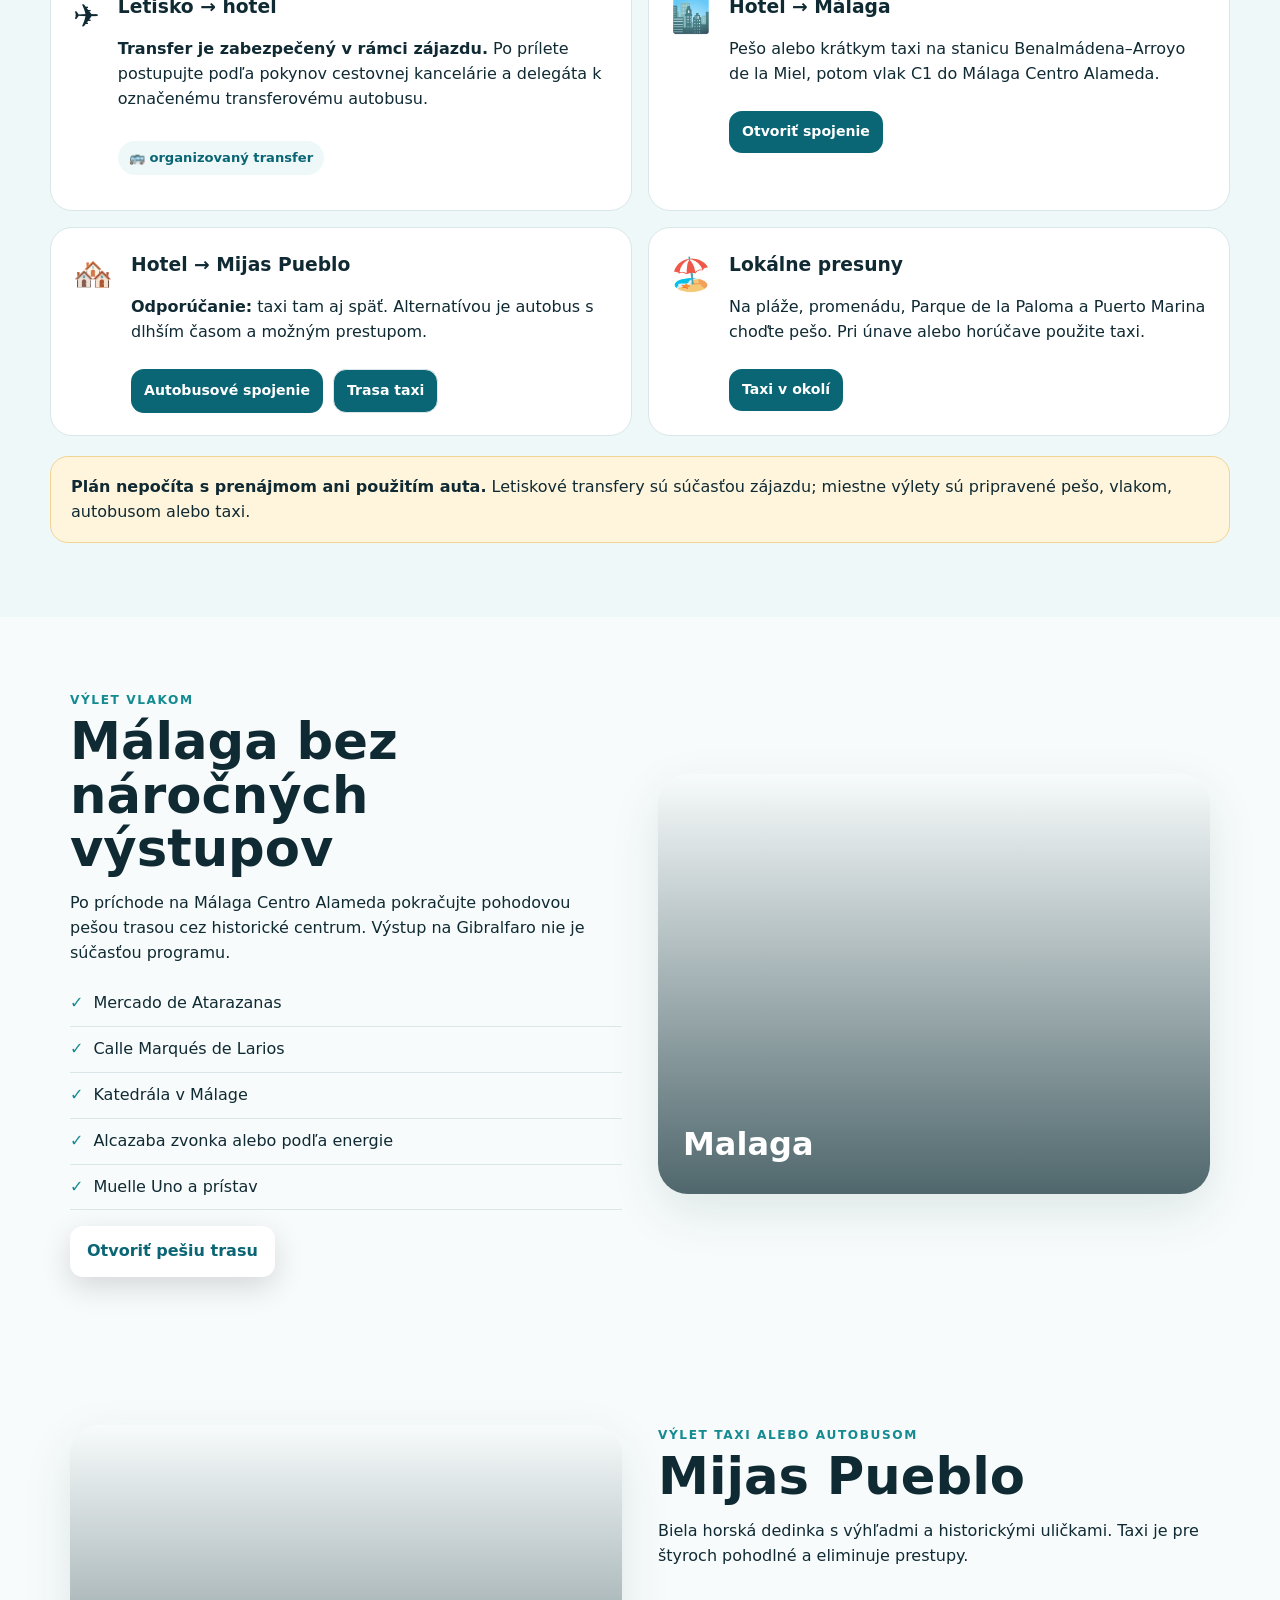
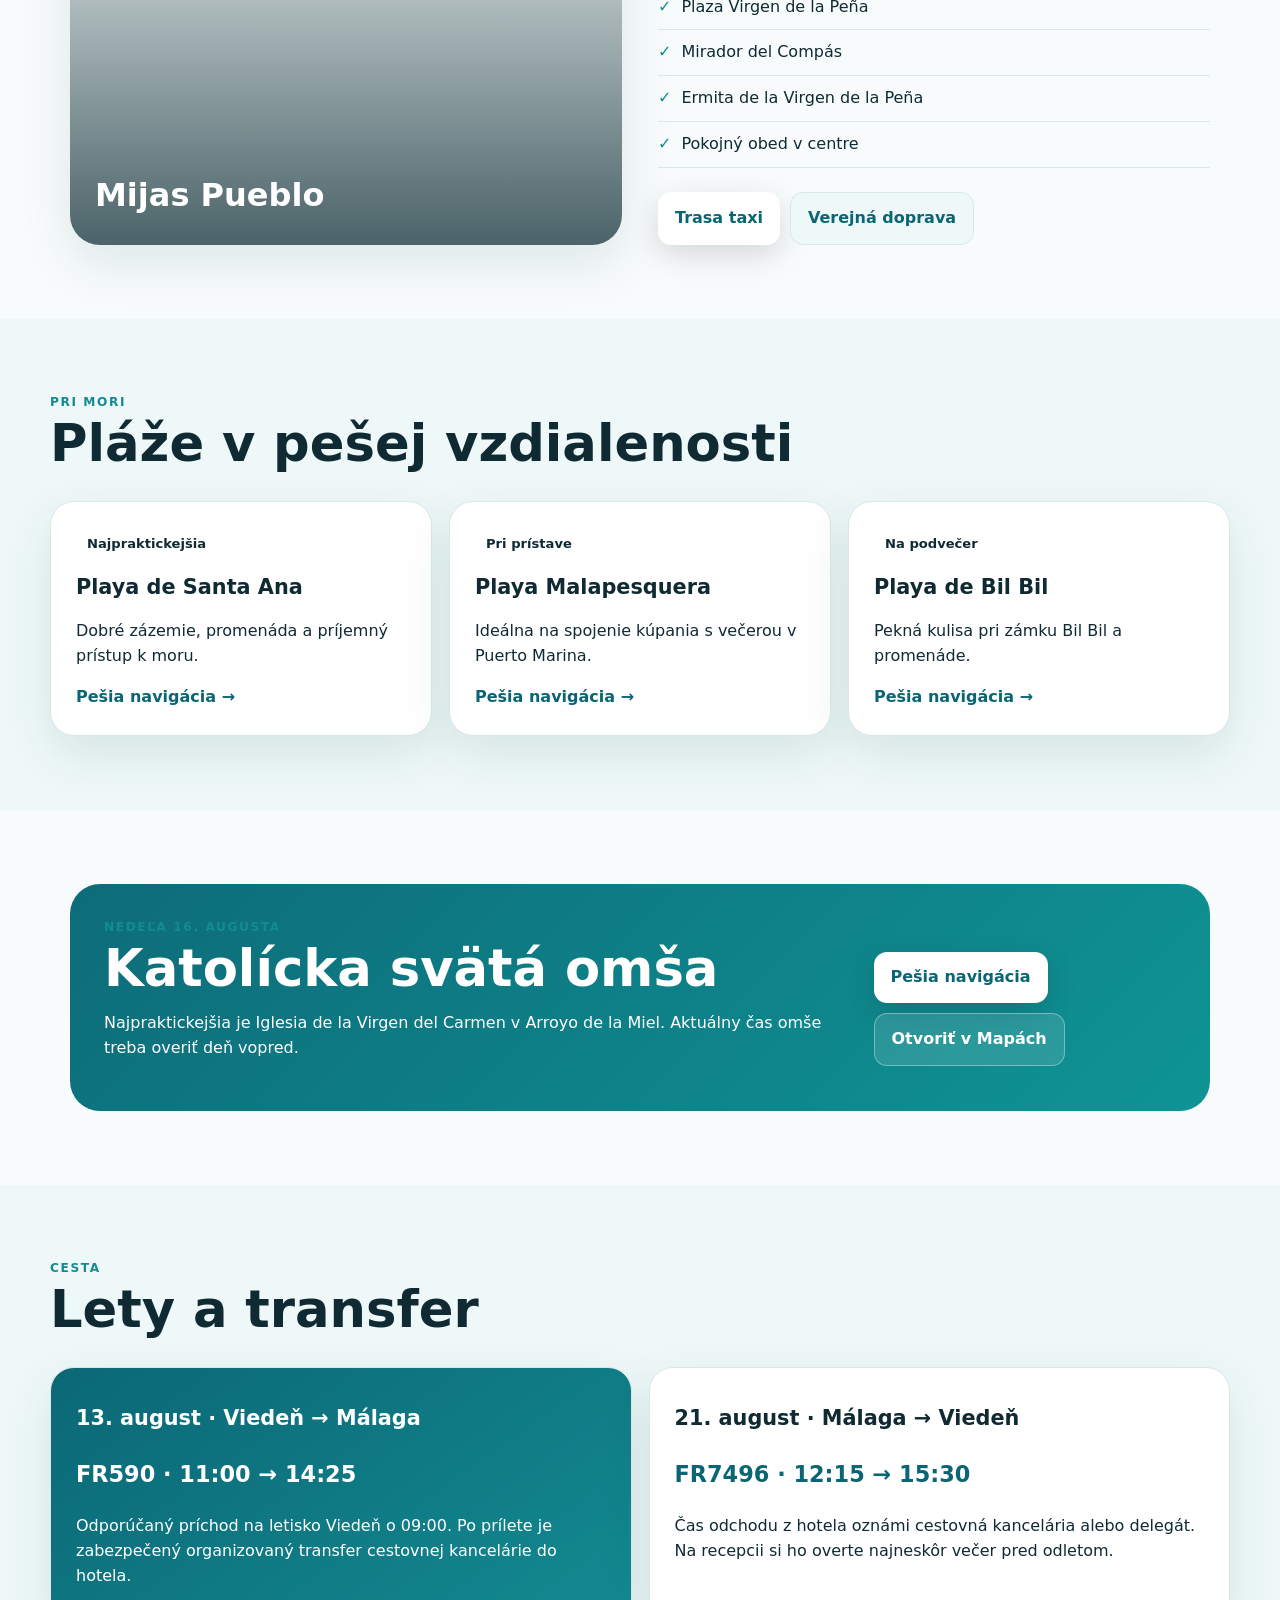
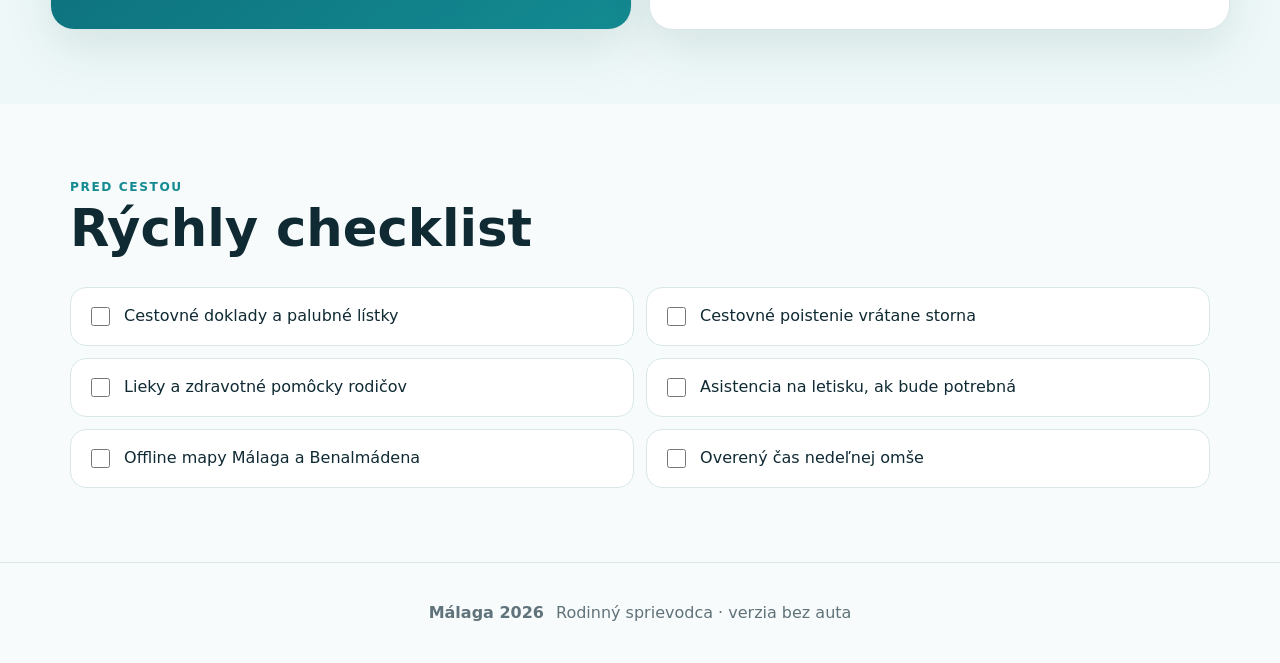
==== commit 629a71a9: "Add files via upload" ====
--- a/index.html
+++ b/index.html
@@ -1,431 +1,176 @@
-
-<!DOCTYPE html>
-
+<!doctype html>
 <html lang="sk">
 <head>
-<meta charset="utf-8"/>
-<meta content="width=device-width, initial-scale=1" name="viewport"/>
-<title>Costa del Sol 2026 – prémiový rodinný sprievodca</title>
-<style>
-:root{
-  --navy:#0b3558; --blue:#0d6ea8; --sky:#eaf6fc; --sand:#fff7e8;
-  --gold:#e6a43a; --green:#2f7c67; --text:#24313a; --muted:#64737d;
-  --white:#fff; --line:#dbe5eb;
-}
-*{box-sizing:border-box}
-html{scroll-behavior:smooth}
-body{margin:0;font-family:Arial,Helvetica,sans-serif;color:var(--text);
-background:linear-gradient(#eef8fd,#fff 25%,#f8f5ed);line-height:1.55}
-.hero{min-height:72vh;padding:54px 22px;display:flex;align-items:center;justify-content:center;
-text-align:center;color:#fff;background:
-linear-gradient(135deg,rgba(5,42,72,.94),rgba(13,110,168,.78)),
-radial-gradient(circle at 20% 20%,#5ac7df,transparent 35%),
-linear-gradient(160deg,#0c5c8c,#f1bd63)}
-.hero-inner{max-width:900px}.eyebrow{letter-spacing:.18em;text-transform:uppercase;font-weight:bold}
-h1{font-size:clamp(2.3rem,7vw,5rem);line-height:1.02;margin:.25em 0}
-.hero h2{font-weight:normal;margin:.3em 0 1em}
-.pills{display:flex;gap:10px;justify-content:center;flex-wrap:wrap}
-.pill{background:rgba(255,255,255,.16);border:1px solid rgba(255,255,255,.4);
-padding:8px 13px;border-radius:999px}
-nav{position:sticky;top:0;z-index:10;background:rgba(255,255,255,.96);
-border-bottom:1px solid var(--line);padding:10px;display:flex;gap:8px;overflow:auto}
-nav a{white-space:nowrap;text-decoration:none;color:var(--navy);font-weight:bold;
-padding:8px 12px;border-radius:999px}
-nav a:hover{background:var(--sky)}
-main{max-width:1080px;margin:auto;padding:24px}
-.page{background:#fff;border:1px solid var(--line);border-radius:20px;padding:30px;
-margin:24px 0;box-shadow:0 12px 35px rgba(17,55,79,.08)}
-.page h2{color:var(--navy);font-size:1.8rem;margin-top:0}
-.grid{display:grid;grid-template-columns:repeat(auto-fit,minmax(230px,1fr));gap:16px}
-.card{border:1px solid var(--line);border-radius:16px;padding:18px;background:#fff}
-.card.soft{background:var(--sky)} .card.sand{background:var(--sand)}
-.tag{display:inline-block;background:var(--sky);color:var(--blue);padding:4px 9px;
-border-radius:999px;font-size:.83rem;font-weight:bold}
-.btn{display:inline-block;text-decoration:none;background:var(--blue);color:#fff;
-padding:10px 14px;border-radius:10px;font-weight:bold;margin:5px 5px 0 0}
-.btn.alt{background:var(--green)} .btn.gold{background:#a96500}
-.timeline{border-left:4px solid var(--gold);padding-left:20px}
-.day{padding:12px 0 20px}.day h3{margin:.2em 0;color:var(--navy)}
-.meta{color:var(--muted);font-size:.95rem}
-.route{display:grid;grid-template-columns:1fr auto 1fr;gap:12px;align-items:center;
-text-align:center;background:var(--sky);padding:18px;border-radius:16px}
-.arrow{font-size:1.7rem;color:var(--blue)}
-table{width:100%;border-collapse:collapse}
-th,td{padding:12px;border-bottom:1px solid var(--line);text-align:left;vertical-align:top}
-th{background:var(--navy);color:#fff}
-.notice{border-left:5px solid var(--gold);background:var(--sand);padding:15px;border-radius:10px}
-.checklist label{display:block;padding:7px 0}
-.small{font-size:.9rem;color:var(--muted)}
-.info-list{display:grid;grid-template-columns:repeat(auto-fit,minmax(145px,1fr));gap:8px;margin:12px 0}
-.info-list span{display:block;background:#f4f8fa;border:1px solid var(--line);border-radius:10px;padding:9px;font-size:.92rem}
-.rating{font-weight:bold;color:#a96500}
-footer{text-align:center;color:var(--muted);padding:30px}
-@media(max-width:600px){main{padding:12px}.page{padding:20px}.route{grid-template-columns:1fr}.arrow{transform:rotate(90deg)}}
-@media print{
- body{background:#fff}.hero{min-height:auto;padding:28mm 12mm}.hero h1{font-size:34pt}
- nav{display:none}main{max-width:none;padding:0}.page{box-shadow:none;border:none;border-radius:0;
- margin:0;padding:14mm;page-break-after:always;min-height:260mm}
- .page:last-child{page-break-after:auto}.btn{border:1px solid #777;color:#000;background:#fff}
- a{color:#000;text-decoration:none}footer{display:none}
-}
-
-.photo{margin:0 0 15px;border-radius:14px;overflow:hidden;background:#edf4f7;position:relative}
-.photo img{display:block;width:100%;height:210px;object-fit:cover;transition:transform .35s ease}
-.photo:hover img{transform:scale(1.025)}
-.photo figcaption{padding:7px 10px;font-size:.78rem;color:var(--muted);background:#f8fbfc}
-.photo figcaption a{color:var(--blue)}
-.hero{background-image:linear-gradient(135deg,rgba(5,42,72,.91),rgba(13,110,168,.68)),url("https://commons.wikimedia.org/wiki/Special:FilePath/Benalmadena_-_Puerto_Marina.jpg?width=1800");background-size:cover;background-position:center}
-@media(max-width:600px){.photo img{height:185px}}
-</style>
-
-<link rel="manifest" href="manifest.webmanifest">
-<meta name="theme-color" content="#0b6b78">
-<meta name="apple-mobile-web-app-capable" content="yes">
-<meta name="apple-mobile-web-app-status-bar-style" content="default">
-<meta name="apple-mobile-web-app-title" content="Costa del Sol 2026">
-<link rel="apple-touch-icon" href="icon-192.png">
-
+  <meta charset="utf-8">
+  <meta name="viewport" content="width=device-width,initial-scale=1,viewport-fit=cover">
+  <meta name="theme-color" content="#0a6574">
+  <meta name="description" content="Rodinný mobilný sprievodca pre Benalmádenu, Málagu a Mijas Pueblo – bez auta, s verejnou dopravou a taxi.">
+  <meta name="apple-mobile-web-app-capable" content="yes">
+  <meta name="apple-mobile-web-app-status-bar-style" content="default">
+  <meta name="apple-mobile-web-app-title" content="Málaga 2026">
+  <title>Málaga 2026 – rodinný sprievodca</title>
+  <link rel="manifest" href="./manifest.webmanifest">
+  <link rel="apple-touch-icon" href="./assets/icon-192.png">
+  <link rel="stylesheet" href="./assets/style.css">
 </head>
 <body>
-<header class="hero">
-<div class="hero-inner">
-<div class="eyebrow">Rodinná dovolenka</div>
-<h1>Costa del Sol 2026</h1>
-<h2>Benalmádena • Málaga • Mijas Pueblo</h2>
-<div class="pills">
-<span class="pill">13.–21. august 2026</span>
-<span class="pill">Hotel Best Siroco</span>
-<span class="pill">4 cestujúci</span>
-<span class="pill">pohodové tempo</span>
-</div>
-</div>
-</header>
-<nav>
-<a href="#prehled">Prehľad</a><a href="#lety">Lety</a><a href="#program">Program</a><a href="#benalmadena">Benalmádena</a><a href="#plaze">Pláže</a>
-<a href="#malaga">Málaga</a><a href="#vylety">Mijas</a><a href="#jedlo">Jedlo</a>
-<a href="#omsa">Omša</a><a href="#prakticke">Praktické</a>
-<a href="#doprava">Doprava</a></nav>
-<main>
-<section class="page" id="prehled">
-<h2>1. Rýchly prehľad cesty</h2>
-<div class="grid">
-<div class="card soft"><span class="tag">Základňa</span><h3>Best Siroco</h3>
-<p>Carril del Siroco, Benalmádena. Dobrá poloha na pláž, prístav aj vlak.</p>
-<a class="btn" href="https://www.google.com/maps/search/?api=1&amp;query=Hotel+Best+Siroco+Benalmadena" target="_blank">Hotel v Mapách</a>
-</div>
-<div class="card"><span class="tag">Tempo</span><h3>Bez naháňania</h3>
-<p>Striedanie výletu a oddychu. Najdlhší presun iba pri výlete do Rondy.</p>
-</div>
-<div class="card sand"><span class="tag">Auto</span><h3>Stačia 2 dni</h3>
-<p>Najpraktickejšie na Mijas Pueblo<div class="notice"><b>Zmena programu:</b> Výlet do <b>Rondy</b> sme vynechali. Cesta vedie dlhými kľukatými horskými úsekmi, čo nemusí byť príjemné pre rodičov. Namiesto toho odporúčame pohodový poldeň v Mijas Pueblo s kratším presunom a následný návrat na pláž alebo do Puerto Marina.</div><h3> a Rondu. Do Málagy je pohodlný vlak C1.</h3></p>
-</div>
-</div>
-<h3>Orientačná mapa presunov</h3>
-<div class="route"><b>MIJAS PUEBLO<br/><small>cca 25–35 min autom</small></b><span class="arrow">↔</span><b>BENALMÁDENA<br/><small>hotel</small></b></div>
-<br/>
-<div class="route"><b>MIJAS PUEBLO<br/><small>cca 25–30 min autom</small></b><span class="arrow">↔</span><b>BENALMÁDENA</b><span class="arrow">↔</span><b>MÁLAGA<br/><small>cca 30–40 min vlakom</small></b></div>
-<p class="small">Časy sú orientačné a závisia od premávky, vybranej stanice a parkovania.</p>
-</section>
-<section class="page" id="lety">
-<h2>✈️ Letové informácie</h2>
-<div class="grid">
-<div class="card soft">
-<h3>13. august 2026 – Odlet do Španielska</h3>
-<ul>
-<li><b>09:00</b> – odporúčaný príchod na letisko Viedeň</li>
-<li><b>11:00</b> – odlet Ryanair FR590</li>
-<li><b>14:25</b> – prílet Málaga</li>
-<li><b>15:00</b> – prevzatie batožiny</li>
-<li><b>15:30</b> – transfer do hotela Best Siroco (taxi/Bolt, vlak alebo prenajaté auto)</li>
-<li><b>16:00–16:30</b> – check‑in</li>
-<li><b>19:00</b> – odporúčaná večera v Puerto Marina</li>
-</ul>
-</div>
-<div class="card sand">
-<h3>21. august 2026 – Návrat domov</h3>
-<ul>
-<li><b>08:00</b> – raňajky</li>
-<li><b>09:00–10:30</b> – posledná prechádzka alebo kúpanie</li>
-<li><b>11:00</b> – check‑out z hotela</li>
-<li><b>11:15</b> – odchod na letisko</li>
-<li><b>12:15</b> – odlet Ryanair FR7496</li>
-<li><b>15:30</b> – prílet Viedeň</li>
-</ul>
-<p><b>Poznámka:</b> Pri prenajatom aute si nechajte rezervu 20–30 minút na jeho vrátenie.</p>
-</div>
-</div>
-</section>
-<section class="page" id="program">
-<h2>2. Program po dňoch</h2>
-<div class="timeline">
-<div class="day"><h3>13. august – príchod a zoznámenie s okolím</h3>
-<p>Ubytovanie, pokojná prechádzka smerom k Puerto Marina a večera pri mori.</p></div>
-<div class="day"><h3>14. august – pláž a bazén</h3>
-<p>Voľný deň po ceste. Večer promenáda alebo odporúčaná večera v Torremolinos.</p></div>
-<div class="day"><h3>15. august – Benalmádena a sviatok Nanebovzatia Panny Márie</h3>
-<p>Parque de la Paloma, oddych, neskôr Castillo de Colomares. Program omší overiť deň vopred.</p></div>
-<div class="day"><h3>16. august – svätá omša a Málaga</h3>
-<p>Ranná omša, obed a popoludňajší vlak do centra Málagy. Pokojná trasa bez výstupu na Gibralfaro.</p></div>
-<div class="day"><h3>17. august – oddych</h3>
-<p>Pláž, bazén a voľný program. Dcéra môže skúsiť paddleboard alebo vodný bicykel.</p></div>
-<div class="day"><h3>18. august – Mijas Pueblo</h3>
-<p>Krátky výlet autom, vyhliadky, historické uličky a obed. Návrat pred najväčšou horúčavou.</p></div>
-<div class="day"><h3>19. august – voľný deň pri mori</h3>
-<p>Pomalé ráno, kúpanie na Playa Santa Ana alebo Malapesquera, popoludní bazén a večer Puerto Marina.</p></div>
-<div class="day"><h3>20. august – posledný deň pri mori</h3>
-<p>Kúpanie, posledné nákupy a spoločná rozlúčková večera.</p></div>
-<div class="day"><h3>21. august – odchod</h3>
-<p>Pokojné ráno, check-out a presun na letisko podľa času odletu.</p></div>
-</div>
-</section>
-<section class="page" id="benalmadena">
-<h2>3. Benalmádena – program bez dlhých presunov</h2>
-<p>Pri miestach v Benalmádene je tlačidlo <b>Navigovať pešo z hotela</b> nastavené priamo z hotela Best Siroco. Uvedené časy sú orientačné.</p>
-<div class="grid">
-<div class="card">
-<figure class="photo"><img alt="Puerto Marina v Benalmádene" loading="lazy" referrerpolicy="no-referrer" src="https://commons.wikimedia.org/wiki/Special:FilePath/Benalmadena%20-%20Puerto%20Marina.jpg?width=1200"/><figcaption>Fotografia: <a href="https://commons.wikimedia.org/wiki/File:Benalmadena_-_Puerto_Marina.jpg" rel="noopener" target="_blank">Wikimedia Commons – zdroj a licencia</a></figcaption></figure><h3>Puerto Marina</h3>
-<div class="info-list">
-<span>🚶 Z hotela: <b>10–15 min</b></span>
-<span>⏱️ Návšteva: <b>1,5–3 h</b></span>
-<span>🌅 Najlepšie: <b>podvečer</b></span>
-<span>👨‍👩‍👧‍👦 Náročnosť: <b>ľahká</b></span>
-</div>
-<p>Večerná prechádzka, obchody, zmrzlina a veľký výber reštaurácií.</p>
-<a class="btn" href="https://www.google.com/maps/dir/?api=1&amp;origin=Hotel+Best+Siroco+Benalmadena&amp;destination=Puerto+Marina+Benalmadena&amp;travelmode=walking" target="_blank">🚶 Navigovať pešo z hotela</a>
-</div>
-<div class="card">
-<figure class="photo"><img alt="Parque de la Paloma" loading="lazy" referrerpolicy="no-referrer" src="https://commons.wikimedia.org/wiki/Special:FilePath/Parque%20de%20la%20Paloma%201.JPG?width=1200"/><figcaption>Fotografia: <a href="https://commons.wikimedia.org/wiki/File:Parque_de_la_Paloma_1.JPG" rel="noopener" target="_blank">Wikimedia Commons – zdroj a licencia</a></figcaption></figure><h3>Parque de la Paloma</h3>
-<div class="info-list">
-<span>🚶 Z hotela: <b>15–20 min</b></span>
-<span>⏱️ Návšteva: <b>1–2 h</b></span>
-<span>🌤️ Najlepšie: <b>ráno</b></span>
-<span>👨‍👩‍👧‍👦 Náročnosť: <b>ľahká</b></span>
-</div>
-<p>Príjemný park na nenáročnú prechádzku a oddych v tieni.</p>
-<a class="btn" href="https://www.google.com/maps/dir/?api=1&amp;origin=Hotel+Best+Siroco+Benalmadena&amp;destination=Parque+de+la+Paloma+Benalmadena&amp;travelmode=walking" target="_blank">🚶 Navigovať pešo z hotela</a>
-</div>
-<div class="card">
-<figure class="photo"><img alt="Castillo de Colomares" loading="lazy" referrerpolicy="no-referrer" src="https://commons.wikimedia.org/wiki/Special:FilePath/Castillo%20de%20Colomares.jpg?width=1200"/><figcaption>Fotografia: <a href="https://commons.wikimedia.org/wiki/File:Castillo_de_Colomares.jpg" rel="noopener" target="_blank">Wikimedia Commons – zdroj a licencia</a></figcaption></figure><h3>Castillo de Colomares</h3>
-<div class="info-list">
-<span>🚶 Pešo: <b>55–70 min</b></span>
-<span>🚕 Taxi: <b>10–15 min</b></span>
-<span>⏱️ Návšteva: <b>45–60 min</b></span>
-<span>👨‍👩‍👧‍👦 Náročnosť: <b>stredná</b></span>
-</div>
-<p>Fotogenická stavba a výhľady. Pre rodičov odporúčame taxi; pešia trasa je uvedená len ako navigačná možnosť.</p>
-<a class="btn" href="https://www.google.com/maps/dir/?api=1&amp;origin=Hotel+Best+Siroco+Benalmadena&amp;destination=Castillo+de+Colomares&amp;travelmode=walking" target="_blank">🚶 Navigovať pešo z hotela</a>
-</div>
-<div class="card sand">
-<h3>Odporúčaný denný rytmus</h3>
-<p><b>09:00–12:00</b> pláž alebo výlet<br/>
-<b>12:00–17:00</b> obed, bazén a oddych<br/>
-<b>18:00–21:30</b> promenáda, prístav alebo večera</p>
-</div>
-</div>
-</section>
-<section class="page" id="plaze">
-<h2>4. Najkrajšie pláže pre našu rodinu</h2>
-<p>Najpraktickejšie sú pláže v pešej vzdialenosti. Na pokojnejšiu vzdialenejšiu pláž sa oplatí využiť vlak alebo taxi. Časy presunov sú orientačné.</p><figure class="photo"><img alt="Pobrežie Benalmádeny" loading="lazy" referrerpolicy="no-referrer" src="https://commons.wikimedia.org/wiki/Special:FilePath/Benalm%C3%A1dena%20%28M%C3%A1laga%29.jpg?width=1400"/><figcaption>Ilustračná fotografia pobrežia: <a href="https://commons.wikimedia.org/wiki/File:Benalmádena_(Málaga).jpg" rel="noopener" target="_blank">Wikimedia Commons – zdroj a licencia</a></figcaption></figure>
-<div class="grid">
-<div class="card soft">
-<span class="tag">Najlepšia na bežné kúpanie</span>
-<h3>Playa de Santa Ana <span class="rating">★★★★★</span></h3>
-<div class="info-list">
-<span>🚶 Z hotela: <b>10–15 min</b></span>
-<span>🏖️ Pobyt: <b>2–4 h</b></span>
-<span>🌊 Vstup: <b>pozvoľný</b></span>
-<span>👵 Pre rodičov: <b>výborná</b></span>
-</div>
-<p>Dobré zázemie, promenáda, reštaurácie a príjemný prístup k moru.</p>
-<a class="btn" href="https://www.google.com/maps/dir/?api=1&amp;origin=Hotel+Best+Siroco+Benalmadena&amp;destination=Playa+de+Santa+Ana+Benalmadena&amp;travelmode=walking" target="_blank">🚶 Navigovať pešo z hotela</a>
-</div>
-<div class="card">
-<span class="tag">Pláž + Puerto Marina</span>
-<h3>Playa Malapesquera <span class="rating">★★★★★</span></h3>
-<div class="info-list">
-<span>🚶 Z hotela: <b>10–15 min</b></span>
-<span>🏖️ Pobyt: <b>2–4 h</b></span>
-<span>🍴 Večera: <b>Puerto Marina</b></span>
-<span>👵 Pre rodičov: <b>výborná</b></span>
-</div>
-<p>Ideálna, keď chcete spojiť kúpanie s prechádzkou alebo večerou v prístave.</p>
-<a class="btn" href="https://www.google.com/maps/dir/?api=1&amp;origin=Hotel+Best+Siroco+Benalmadena&amp;destination=Playa+Malapesquera+Benalmadena&amp;travelmode=walking" target="_blank">🚶 Navigovať pešo z hotela</a>
-</div>
-<div class="card sand">
-<span class="tag">Najkrajšia kulisa</span>
-<h3>Playa de Bil Bil <span class="rating">★★★★☆</span></h3>
-<div class="info-list">
-<span>🚶 Z hotela: <b>20–25 min</b></span>
-<span>🏖️ Pobyt: <b>2–3 h</b></span>
-<span>🌅 Najlepšie: <b>podvečer</b></span>
-<span>📷 Bonus: <b>Castillo Bil Bil</b></span>
-</div>
-<p>Pekná na fotografie, večernú prechádzku a západ slnka.</p>
-<a class="btn" href="https://www.google.com/maps/dir/?api=1&amp;origin=Hotel+Best+Siroco+Benalmadena&amp;destination=Playa+de+Bil+Bil+Benalmadena&amp;travelmode=walking" target="_blank">🚶 Navigovať pešo z hotela</a>
-</div>
-<div class="card">
-<span class="tag">Pokojnejší plážový deň</span>
-<h3>Playa de Carvajal <span class="rating">★★★★★</span></h3>
-<div class="info-list">
-<span>🚆 Presun: <b>30–45 min</b></span>
-<span>🏖️ Pobyt: <b>3–5 h</b></span>
-<span>🌊 Atmosféra: <b>pokojnejšia</b></span>
-<span>👵 Pre rodičov: <b>dobrá</b></span>
-</div>
-<p>Vhodná na poldeň mimo najrušnejšej časti Benalmádeny. Praktickejší je vlak C1 alebo taxi.</p>
-<a class="btn" href="https://www.google.com/maps/dir/?api=1&amp;origin=Hotel+Best+Siroco+Benalmadena&amp;destination=Playa+de+Carvajal+Fuengirola&amp;travelmode=walking" target="_blank">🚶 Zobraziť pešiu trasu z hotela</a>
-</div>
-<div class="card">
-<span class="tag">Voliteľný vzdialenejší výlet</span>
-<h3>Playa de Burriana – Nerja <span class="rating">★★★★★</span></h3>
-<div class="info-list">
-<span>🚗 Autom: <b>1 h 5–20 min</b></span>
-<span>🏖️ Pobyt: <b>3–5 h</b></span>
-<span>📅 Celý výlet: <b>7–9 h</b></span>
-<span>👵 Náročnosť: <b>stredná</b></span>
-</div>
-<p>Krásna pláž, ale vzhľadom na vzdialenosť ju zaradiť iba ako samostatný celodenný výlet.</p>
-<a class="btn gold" href="https://www.google.com/maps/dir/?api=1&amp;origin=Hotel+Best+Siroco+Benalmadena&amp;destination=Playa+de+Burriana+Nerja&amp;travelmode=driving" target="_blank">🚗 Navigovať autom z hotela</a>
-</div>
-</div>
-<div class="notice"><b>Náš výber:</b> Santa Ana na bežné kúpanie, Malapesquera pri večeri v Puerto Marina a Bil Bil na podvečernú prechádzku. Carvajal zaradiť, keď budete chcieť zmenu a pokojnejšie prostredie.</div>
-</section>
-<section class="page" id="malaga"><h2>5. Celodenný výlet do Málagy</h2>
-<div class="notice"><b>Presun:</b> 🚶12 min na stanicu • 🚆25 min vlak C1 • 🚶8 min do centra. Celkom približne <b>45 min</b>.</div>
-<div class="grid">
-<div class="card"><figure class="photo"><img alt="Calle Larios v Málage" loading="lazy" referrerpolicy="no-referrer" src="https://commons.wikimedia.org/wiki/Special:FilePath/Calle%20Larios%2C%20M%C3%A1laga%2001.jpg?width=1200"/><figcaption>Fotografia: <a href="https://commons.wikimedia.org/wiki/File:Calle_Larios,_Málaga_01.jpg" rel="noopener" target="_blank">Wikimedia Commons – zdroj a licencia</a></figcaption></figure><h3>Calle Larios</h3><p>30–45 min • ranná káva • nákupy.</p><p><a class="btn" href="https://www.google.com/maps/search/?api=1&amp;query=Calle+Larios+Malaga" target="_blank">📍 Zobraziť na mape</a></p></div>
-<div class="card"><figure class="photo"><img alt="Katedrála v Málage" loading="lazy" referrerpolicy="no-referrer" src="https://commons.wikimedia.org/wiki/Special:FilePath/Catedral%20de%20M%C3%A1laga%203.jpg?width=1200"/><figcaption>Fotografia: <a href="https://commons.wikimedia.org/wiki/File:Catedral_de_Málaga_3.jpg" rel="noopener" target="_blank">Wikimedia Commons – zdroj a licencia</a></figcaption></figure><h3>Katedrála</h3><p>45–60 min • vhodná aj pre seniorov.</p><p><a class="btn" href="https://www.google.com/maps/search/?api=1&amp;query=Malaga+Cathedral" target="_blank">📍 Zobraziť na mape</a></p></div>
-<div class="card"><figure class="photo"><img alt="Rímske divadlo a Alcazaba" loading="lazy" referrerpolicy="no-referrer" src="https://commons.wikimedia.org/wiki/Special:FilePath/Malaga%20Spain%20Alcazaba%20Teatro.jpg?width=1200"/><figcaption>Fotografia: <a href="https://commons.wikimedia.org/wiki/File:Malaga_Spain_Alcazaba_Teatro.jpg" rel="noopener" target="_blank">Wikimedia Commons – zdroj a licencia</a></figcaption></figure><h3>Rímske divadlo + Alcazaba</h3><p>20 min + 60–90 min (voliteľne).</p><p><a class="btn" href="https://www.google.com/maps/search/?api=1&amp;query=Roman+Theatre+Malaga" target="_blank">📍 Rímske divadlo</a> <a class="btn gold" href="https://www.google.com/maps/search/?api=1&amp;query=Alcazaba+Malaga" target="_blank">🏰 Alcazaba</a></p></div>
-<div class="card"><figure class="photo"><img alt="Muelle Uno" loading="lazy" referrerpolicy="no-referrer" src="https://commons.wikimedia.org/wiki/Special:FilePath/Christmas%20Market%20in%20Muelle%20Uno.jpg?width=1200"/><figcaption>Fotografia: <a href="https://commons.wikimedia.org/wiki/File:Christmas_Market_in_Muelle_Uno.jpg" rel="noopener" target="_blank">Wikimedia Commons – zdroj a licencia</a></figcaption></figure><h3>Muelle Uno</h3><p>1–2 hod • promenáda • lode • zmrzlina.</p><p><a class="btn" href="https://www.google.com/maps/search/?api=1&amp;query=Muelle+Uno+Malaga" target="_blank">📍 Zobraziť na mape</a></p></div>
-<div class="card"><figure class="photo"><img alt="Playa de la Malagueta" loading="lazy" referrerpolicy="no-referrer" src="https://commons.wikimedia.org/wiki/Special:FilePath/Beach%20in%20Malaga%20Spain%20-%20Playa%20de%20la%20Malagueta.JPG?width=1200"/><figcaption>Fotografia: <a href="https://commons.wikimedia.org/wiki/File:Beach_in_Malaga_Spain_-_Playa_de_la_Malagueta.JPG" rel="noopener" target="_blank">Wikimedia Commons – zdroj a licencia</a></figcaption></figure><h3>Playa La Malagueta</h3><p>1–2 hod pri horúcom počasí.</p><p><a class="btn" href="https://www.google.com/maps/search/?api=1&amp;query=Playa+La+Malagueta" target="_blank">📍 Zobraziť na mape</a></p></div>
-<div class="card"><figure class="photo"><img alt="Mercado Central de Atarazanas" loading="lazy" referrerpolicy="no-referrer" src="https://commons.wikimedia.org/wiki/Special:FilePath/M%C3%A1laga%20-%20Mercado%20Central%20de%20Atarazanas%203.jpg?width=1200"/><figcaption>Fotografia: <a href="https://commons.wikimedia.org/wiki/File:Málaga_-_Mercado_Central_de_Atarazanas_3.jpg" rel="noopener" target="_blank">Wikimedia Commons – zdroj a licencia</a></figcaption></figure><h3>Mercado Atarazanas</h3><p>45–60 min • odporúčaný obed.</p><p><a class="btn" href="https://www.google.com/maps/search/?api=1&amp;query=Mercado+Central+de+Atarazanas+Malaga" target="_blank">📍 Zobraziť na mape</a></p></div>
-<div class="card soft"><h3>Odporúčané podniky</h3><ul><li>El Pimpi</li><li>Casa Lola</li><li>Casa Mira</li></ul></div>
-<div class="card sand"><h3>Harmonogram</h3><p>09:00 hotel → 10:00 Calle Larios → 10:45 Katedrála → 11:45 Divadlo → 12:15 Alcazaba → 14:00 obed → 15:30 Muelle Uno → 17:00 Malagueta → 18:30 návrat → 19:30 hotel.</p></div>
-</div>
-<p><a class="btn" href="https://www.google.com/maps/dir/?api=1&amp;origin=Hotel+Best+Siroco+Benalmadena&amp;destination=Estacion+Arroyo+de+la+Miel&amp;travelmode=walking" target="_blank">🚶 Navigovať pešo na stanicu</a></p>
-</section>
-<section class="page" id="vylety">
-<h2>6. Odporúčaný výlet: Mijas Pueblo</h2>
-<div class="grid">
-<div class="card soft"><figure class="photo"><img alt="Ulička v Mijas Pueblo" loading="lazy" referrerpolicy="no-referrer" src="https://commons.wikimedia.org/wiki/Special:FilePath/Mijas%20Pueblo%20Street.jpg?width=1200"/><figcaption>Fotografia: <a href="https://commons.wikimedia.org/wiki/File:Mijas_Pueblo_Street.jpg" rel="noopener" target="_blank">Wikimedia Commons – zdroj a licencia</a></figcaption></figure><h3>Mijas Pueblo</h3>
-<p><b>Odchod:</b> okolo 9:00<br/><b>Dĺžka:</b> približne pol dňa<br/><b>Náročnosť:</b> ľahká až stredná</p>
-<p>Zaparkovať čo najbližšie k centru, prejsť hlavné vyhliadky, dať si obed a vrátiť sa na hotel.</p>
-<a class="btn" href="https://www.google.com/maps/dir/?api=1&amp;origin=Hotel+Best+Siroco+Benalmadena&amp;destination=Mijas+Pueblo&amp;travelmode=driving" target="_blank">Trasa autom</a>
-</div>
-<div class="card sand">
-</div>
-<div class="notice"><b>Dôležité:</b> cesta do Rondy môže byť kľukatá. Pri citlivosti na serpentíny je vhodné sadnúť si dopredu, dať si ľahké raňajky a robiť prestávku podľa potreby.</div>
-</div></section>
-<section class="page" id="jedlo">
-<h2>7. Kde sa najesť</h2>
-<div class="card sand">
-<span class="tag">Nové odporúčanie</span>
-<h3>Bodega Quitapenas – Torremolinos</h3>
-<p>Tradičná andalúzska bodega na adrese <b>Cuesta del Tajo 3</b>. Podľa oficiálnej stránky je otvorená denne približne <b>12:00–17:00 a 19:00–00:00</b> a neprijíma rezervácie.</p>
-<p><b>Kedy zaradiť:</b> večera 14. augusta alebo obed pri samostatnom výlete do Torremolinos.</p>
-<p><b>Praktický tip:</b> prísť skôr, najmä pri večeri, keďže sa nedá rezervovať.</p>
-<div class="info-list"><span>🚆 Verejná doprava: <b>25–35 min</b></span><span>🚕 Taxi: <b>15–20 min</b></span><span>🍽️ Večera: <b>1,5–2 h</b></span></div><a class="btn gold" href="https://www.google.com/maps/dir/?api=1&amp;origin=Hotel+Best+Siroco+Benalmadena&amp;destination=Bodega+Quitapenas+Cuesta+del+Tajo+3+Torremolinos&amp;travelmode=walking" target="_blank">🚶 Zobraziť pešiu trasu z hotela</a>
-<a class="btn alt" href="https://quitapenastorremolinos.com/en/bodega-quitapenas-torremolinos-home/" target="_blank">Oficiálna stránka</a>
-</div>
-<div class="grid">
-<div class="card"><figure class="photo"><img alt="Puerto Marina v Benalmádene" loading="lazy" referrerpolicy="no-referrer" src="https://commons.wikimedia.org/wiki/Special:FilePath/Benalmadena%20-%20Puerto%20Marina.jpg?width=1200"/><figcaption>Fotografia: <a href="https://commons.wikimedia.org/wiki/File:Benalmadena_-_Puerto_Marina.jpg" rel="noopener" target="_blank">Wikimedia Commons – zdroj a licencia</a></figcaption></figure><h3>Puerto Marina</h3><p>Najpraktickejšie na večeru – dostupné verejnou dopravou alebo krátkou jazdou taxi/Bolt. Veľký výber kuchýň.</p></div>
-<div class="card"><h3>Málaga</h3><p>Na obed zvoliť podnik v historickom centre, aby sa minimalizovala chôdza.</p></div>
-<div class="card">
-</div>
-</div></section>
-<section class="page" id="omsa">
-<h2>8. Katolícka svätá omša</h2>
-<div class="card soft">
-<h3>Parroquia Virgen del Carmen – Benalmádena</h3>
-<p>Aktuálne zverejnený bežný rozpis uvádza v nedeľu omše o <b>10:30, 12:00 a 19:00</b>. V sobotu a v predvečer sviatku býva omša o 19:00.</p>
-<p><b>Odporúčanie:</b> zvoliť nedeľu 16. augusta o 10:30 alebo 12:00. Sviatočný program 15. augusta si overiť na farskej stránke krátko pred cestou.</p>
-<div class="info-list"><span>🚶 Z hotela: <b>15–20 min</b></span><span>⏱️ Omša: <b>približne 60 min</b></span></div><a class="btn" href="https://www.google.com/maps/dir/?api=1&amp;origin=Hotel+Best+Siroco+Benalmadena&amp;destination=Parroquia+Virgen+del+Carmen+Benalmadena&amp;travelmode=walking" target="_blank">🚶 Navigovať pešo z hotela</a>
-<a class="btn alt" href="https://parroquiacarmenbenalmadena.com/parroquia-virgen-carmen-benalmadena/horarios/" target="_blank">Aktuálne časy omší</a>
-</div>
-</section>
+  <header class="topbar">
+    <a class="brand" href="#domov" aria-label="Domov">
+      <span class="brand-mark">☀</span>
+      <span><strong>Málaga 2026</strong><small>Costa del Sol</small></span>
+    </a>
+    <button class="install-btn" id="installBtn" hidden>Pridať do mobilu</button>
+  </header>
 
-<section class="page" id="doprava">
-<h2>🚆 Verejná doprava</h2>
+  <main>
+    <section class="hero" id="domov">
+      <div class="hero-content">
+        <p class="eyebrow">Rodinná dovolenka · 13.–21. august 2026</p>
+        <h1>Pohodová Costa del Sol bez auta</h1>
+        <p class="hero-copy">Benalmádena, Málaga a Mijas Pueblo s presunmi pešo, vlakom, autobusom alebo taxi. Program je nastavený tak, aby bol príjemný aj pre rodičov vo veku 72 a 76 rokov.</p>
+        <div class="hero-actions">
+          <a class="button primary" href="#program">Pozrieť program</a>
+          <a class="button ghost" href="#doprava">Ako sa presúvať</a>
+        </div>
+        <div class="quick-facts">
+          <span>🏨 Best Siroco</span>
+          <span>👨‍👩‍👧‍👦 4 cestujúci</span>
+          <span>🚌 Transfer v cene zájazdu</span>
+          <span>🕊 Pokojné tempo</span>
+        </div>
+      </div>
+    </section>
 
-<div class="grid">
-<div class="card soft">
-<h3>Najvýhodnejší spôsob cestovania</h3>
-<p>Na pobyt v Benalmádene a výlet do Málagy sa najviac oplatí <b>dobíjateľná karta Consorcio de Transporte</b>. Ide o elektronickú peňaženku so zľavneným cestovným pre autobusy, metro a vlak Cercanías C1.</p>
-<ul>
-<li>💳 Dobitie odporúčame: <b>10–20 €</b></li>
-<li>🚆 Platí aj na linke C1 Benalmádena – Málaga.</li>
-</ul>
-</div>
+    <nav class="tabs" aria-label="Hlavná navigácia">
+      <a href="#program">Program</a>
+      <a href="#doprava">Doprava</a>
+      <a href="#malaga">Málaga</a>
+      <a href="#mijas">Mijas</a>
+      <a href="#plaze">Pláže</a>
+      <a href="#omsa">Omša</a>
+      <a href="#lety">Lety</a>
+    </nav>
 
-<div class="card">
-<h3>Kde ju kúpiť?</h3>
-<ul>
-<li>🏪 predajne Estanco (trafiky)</li>
-<li>🚉 vybrané železničné stanice</li>
-<li>🚌 predajné miesta Consorcio</li>
-</ul>
-<p>Po kúpe ju stačí dobíjať podľa potreby.</p>
-</div>
+    <section class="section">
+      <div class="section-heading">
+        <div><p class="kicker">Najdôležitejšie</p><h2>Presuny bez stresu</h2></div>
+      </div>
+      <div class="cards three">
+        <article class="card accent">
+          <span class="icon">🚆</span><h3>Málaga vlakom</h3>
+          <p>Najpohodlnejšie spojenie je prímestský vlak C1 zo stanice Benalmádena–Arroyo de la Miel.</p>
+          <a class="text-link" href="https://www.google.com/maps/dir/?api=1&origin=Hotel+Best+Siroco+Benalmadena&destination=Estacion+de+Benalmadena-Arroyo+de+la+Miel&travelmode=walking" target="_blank" rel="noopener">Pešo na stanicu →</a>
+        </article>
+        <article class="card">
+          <span class="icon">🚕</span><h3>Mijas Pueblo taxi</h3>
+          <p>Pre štyroch cestujúcich je taxi najjednoduchšia a najpohodlnejšia voľba bez prestupov.</p>
+          <a class="text-link" href="https://www.google.com/maps/dir/?api=1&origin=Hotel+Best+Siroco+Benalmadena&destination=Mijas+Pueblo&travelmode=transit" target="_blank" rel="noopener">Pozrieť alternatívu autobusom →</a>
+        </article>
+        <article class="card">
+          <span class="icon">🚶</span><h3>Okolie hotela pešo</h3>
+          <p>Pláže, promenáda aj Puerto Marina sú v príjemnej pešej vzdialenosti.</p>
+          <a class="text-link" href="https://www.google.com/maps/dir/?api=1&origin=Hotel+Best+Siroco+Benalmadena&destination=Puerto+Marina+Benalmadena&travelmode=walking" target="_blank" rel="noopener">Navigovať do prístavu →</a>
+        </article>
+      </div>
+    </section>
 
-<div class="card">
-<h3>Cesta do Málagy</h3>
-<ul>
-<li>🚶 Hotel → Arroyo de la Miel: <b>12 min</b></li>
-<li>🚆 Vlak C1: <b>25 min</b></li>
-<li>🚶 Stanica → centrum: <b>8 min</b></li>
-<li>⏱️ Celkom: <b>45 min</b></li>
-</ul>
-<a class="btn" target="_blank" href="https://www.google.com/maps/dir/?api=1&origin=Hotel+Best+Siroco+Benalmadena&destination=Estacion+Arroyo+de+la+Miel&travelmode=walking">🚶 Navigovať na stanicu</a>
-</div>
+    <section class="section" id="program">
+      <div class="section-heading">
+        <div><p class="kicker">Itinerár</p><h2>Program po dňoch</h2></div>
+        <span class="badge">Striedanie výletu a oddychu</span>
+      </div>
+      <div class="timeline">
+        <article><time>13. 8.</time><div><h3>Príchod a Puerto Marina</h3><p>Organizovaný transfer cestovnej kancelárie z letiska do hotela, ubytovanie, krátka večerná prechádzka a večera pri mori.</p><span class="mode">🚌 transfer CK / 🚶 pešo</span></div></article>
+        <article><time>14. 8.</time><div><h3>Pláž a bazén</h3><p>Voľný deň po ceste. Playa Santa Ana alebo Malapesquera, večer promenáda.</p><span class="mode">🚶 pešo</span></div></article>
+        <article><time>15. 8.</time><div><h3>Benalmádena</h3><p>Parque de la Paloma, oddych a podľa energie Castillo de Colomares.</p><span class="mode">🚶 pešo / 🚕 taxi</span></div></article>
+        <article><time>16. 8.</time><div><h3>Omša a Málaga</h3><p>Ranná omša, potom vlak do centra Málagy. Historické centrum, katedrála, prístav Muelle Uno.</p><span class="mode">🚆 vlak / 🚶 pešo</span></div></article>
+        <article><time>17. 8.</time><div><h3>Oddychový deň</h3><p>Pláž, bazén a voľný program bez pevného harmonogramu.</p><span class="mode">🚶 pešo</span></div></article>
+        <article><time>18. 8.</time><div><h3>Mijas Pueblo</h3><p>Dopoludňajší výlet taxi alebo autobusom, vyhliadky, biele uličky a obed. Návrat pred najväčšou horúčavou.</p><span class="mode">🚕 taxi / 🚌 autobus</span></div></article>
+        <article><time>19. 8.</time><div><h3>More a Puerto Marina</h3><p>Pomalé ráno, kúpanie, popoludní bazén a večer prístav.</p><span class="mode">🚶 pešo</span></div></article>
+        <article><time>20. 8.</time><div><h3>Posledný deň pri mori</h3><p>Kúpanie, nákupy a spoločná rozlúčková večera.</p><span class="mode">🚶 pešo / 🚕 taxi</span></div></article>
+        <article><time>21. 8.</time><div><h3>Odlet</h3><p>Raňajky, check-out a organizovaný transfer cestovnej kancelárie na letisko podľa pokynov delegáta.</p><span class="mode">🚌 transfer CK</span></div></article>
+      </div>
+    </section>
 
-<div class="card sand">
-<h3>ZŤP a seniori</h3>
-<p>❗ Pre turistov zo Slovenska nie je všeobecná zľava na základe slovenského preukazu ZŤP. Väčšina zvýhodnení je určená pre miestnych držiteľov personalizovaných kariet.</p>
-<p>👴 Otec (76 rokov) môže pri dlhších cestách po Španielsku zvážiť kartu <b>Renfe Tarjeta Dorada</b>, na tento pobyt sa však pravdepodobne neoplatí.</p>
-</div>
-</div>
+    <section class="section alt-bg" id="doprava">
+      <div class="section-heading">
+        <div><p class="kicker">Mobilita</p><h2>Verejná doprava a taxi</h2></div>
+      </div>
+      <div class="transport-grid">
+        <article class="transport-card"><div class="transport-icon">✈️</div><div><h3>Letisko → hotel</h3><p><strong>Transfer je zabezpečený v rámci zájazdu.</strong> Po prílete postupujte podľa pokynov cestovnej kancelárie a delegáta k označenému transferovému autobusu.</p><p class="mode">🚌 organizovaný transfer</p></div></article>
+        <article class="transport-card"><div class="transport-icon">🏙️</div><div><h3>Hotel → Málaga</h3><p>Pešo alebo krátkym taxi na stanicu Benalmádena–Arroyo de la Miel, potom vlak C1 do Málaga Centro Alameda.</p><div class="actions"><a class="button small" href="https://www.google.com/maps/dir/?api=1&origin=Hotel+Best+Siroco+Benalmadena&destination=Malaga+Centro-Alameda&travelmode=transit" target="_blank" rel="noopener">Otvoriť spojenie</a></div></div></article>
+        <article class="transport-card"><div class="transport-icon">🏘️</div><div><h3>Hotel → Mijas Pueblo</h3><p><strong>Odporúčanie:</strong> taxi tam aj späť. Alternatívou je autobus s dlhším časom a možným prestupom.</p><div class="actions"><a class="button small" href="https://www.google.com/maps/dir/?api=1&origin=Hotel+Best+Siroco+Benalmadena&destination=Mijas+Pueblo&travelmode=transit" target="_blank" rel="noopener">Autobusové spojenie</a><a class="button small secondary" href="https://www.google.com/maps/dir/?api=1&origin=Hotel+Best+Siroco+Benalmadena&destination=Mijas+Pueblo" target="_blank" rel="noopener">Trasa taxi</a></div></div></article>
+        <article class="transport-card"><div class="transport-icon">🏖️</div><div><h3>Lokálne presuny</h3><p>Na pláže, promenádu, Parque de la Paloma a Puerto Marina choďte pešo. Pri únave alebo horúčave použite taxi.</p><div class="actions"><a class="button small" href="https://www.google.com/maps/search/?api=1&query=Taxi+Benalmadena" target="_blank" rel="noopener">Taxi v okolí</a></div></div></article>
+      </div>
+      <div class="notice"><strong>Plán nepočíta s prenájmom ani použitím auta.</strong> Letiskové transfery sú súčasťou zájazdu; miestne výlety sú pripravené pešo, vlakom, autobusom alebo taxi.</div>
+    </section>
 
-<div class="notice">
-<b>Odporúčanie pre náš pobyt</b><br>
-✅ Málagu absolvovať vlakom C1.<br>
-✅ Benalmádenu prechádzať prevažne pešo.<br>
-✅ Na dlhšie presuny využiť Bolt alebo taxi.<br>
-✅ Auto prenajať iba na výlet do Mijas Pueblo.
-</div>
-</section>
+    <section class="section" id="malaga">
+      <div class="split">
+        <div>
+          <p class="kicker">Výlet vlakom</p><h2>Málaga bez náročných výstupov</h2>
+          <p>Po príchode na Málaga Centro Alameda pokračujte pohodovou pešou trasou cez historické centrum. Výstup na Gibralfaro nie je súčasťou programu.</p>
+          <ul class="clean-list"><li>Mercado de Atarazanas</li><li>Calle Marqués de Larios</li><li>Katedrála v Málage</li><li>Alcazaba zvonka alebo podľa energie</li><li>Muelle Uno a prístav</li></ul>
+          <a class="button primary" href="https://www.google.com/maps/dir/?api=1&origin=Malaga+Centro-Alameda&destination=Muelle+Uno+Malaga&waypoints=Mercado+Central+de+Atarazanas%7CCatedral+de+Malaga%7CAlcazaba+de+Malaga&travelmode=walking" target="_blank" rel="noopener">Otvoriť pešiu trasu</a>
+        </div>
+        <div class="visual malaga-visual"><span>Malaga</span></div>
+      </div>
+    </section>
 
-<section class="page" id="prakticke">
-<h2>9. Praktické informácie a checklist</h2>
-<div class="grid">
-<div class="card"><h3>Doprava</h3>
-<ul><li>Do Málagy vlak C1.</li><li>V rámci Benalmádeny, Torremolinos a na kratšie vzdialenosti preferovať verejnú dopravu alebo taxi/Bolt.</li><li>Na Mijas Pueblo a Rondu prenajať auto.</li><li>Na kratšie presuny využívať verejnú dopravu (vlak C1 alebo autobus) alebo taxi/Bolt podľa potreby.</li></ul></div>
-<div class="card"><h3>Pre rodičov</h3>
-<ul><li>Voda a pokrývka hlavy.</li><li>Program hlavne ráno a podvečer.</li><li>Vyhýbať sa dlhým schodom a prudkým zostupom.</li></ul></div>
-<div class="card"><h3>Do mobilu</h3>
-<ul><li>Offline mapy Google Maps.</li><li>Fotka pasov/OP uložená bezpečne.</li><li>Kontakty na hotel a poisťovňu.</li></ul></div>
-</div>
-<div class="card checklist sand">
-<h3>Checklist pred odchodom</h3>
-<label>□ doklady a cestovné poistenie</label>
-<label>□ lieky a zoznam užívaných liekov</label>
-<label>□ európske preukazy zdravotného poistenia</label>
-<label>□ opaľovací krém, klobúk, pohodlná obuv</label>
-<label>□ vodičský preukaz a podmienky prenájmu auta</label>
-<label>□ potvrdenie hotela a letenky</label>
-</div>
-<p class="small">Sprievodca je orientačný. Otváracie hodiny, omše, premávku a cestovné poriadky skontrolujte krátko pred návštevou.</p>
-<div class="notice"><b>Fotografie:</b> Obrázky sa načítavajú externe z Wikimedia Commons, takže HTML zostáva malé. Na ich zobrazenie je potrebné internetové pripojenie; pod každou fotografiou je odkaz na zdroj a licenciu.</div></section>
-</main>
-<footer>Costa del Sol 2026 • rodinný sprievodca pripravený na mobil aj tlač</footer>
+    <section class="section" id="mijas">
+      <div class="split reverse">
+        <div class="visual mijas-visual"><span>Mijas Pueblo</span></div>
+        <div>
+          <p class="kicker">Výlet taxi alebo autobusom</p><h2>Mijas Pueblo</h2>
+          <p>Biela horská dedinka s výhľadmi a historickými uličkami. Taxi je pre štyroch pohodlné a eliminuje prestupy.</p>
+          <ul class="clean-list"><li>Plaza Virgen de la Peña</li><li>Mirador del Compás</li><li>Ermita de la Virgen de la Peña</li><li>Pokojný obed v centre</li></ul>
+          <div class="actions"><a class="button primary" href="https://www.google.com/maps/dir/?api=1&origin=Hotel+Best+Siroco+Benalmadena&destination=Mijas+Pueblo" target="_blank" rel="noopener">Trasa taxi</a><a class="button secondary" href="https://www.google.com/maps/dir/?api=1&origin=Hotel+Best+Siroco+Benalmadena&destination=Mijas+Pueblo&travelmode=transit" target="_blank" rel="noopener">Verejná doprava</a></div>
+        </div>
+      </div>
+    </section>
 
-<script>
-if ('serviceWorker' in navigator && location.protocol !== 'file:') {
-  window.addEventListener('load', () => {
-    navigator.serviceWorker.register('./service-worker.js')
-      .catch(err => console.warn('Service worker registration failed:', err));
-  });
-}
-</script>
+    <section class="section alt-bg" id="plaze">
+      <div class="section-heading"><div><p class="kicker">Pri mori</p><h2>Pláže v pešej vzdialenosti</h2></div></div>
+      <div class="cards three">
+        <article class="card"><span class="tag">Najpraktickejšia</span><h3>Playa de Santa Ana</h3><p>Dobré zázemie, promenáda a príjemný prístup k moru.</p><a class="text-link" href="https://www.google.com/maps/dir/?api=1&origin=Hotel+Best+Siroco+Benalmadena&destination=Playa+de+Santa+Ana+Benalmadena&travelmode=walking" target="_blank" rel="noopener">Pešia navigácia →</a></article>
+        <article class="card"><span class="tag">Pri prístave</span><h3>Playa Malapesquera</h3><p>Ideálna na spojenie kúpania s večerou v Puerto Marina.</p><a class="text-link" href="https://www.google.com/maps/dir/?api=1&origin=Hotel+Best+Siroco+Benalmadena&destination=Playa+Malapesquera+Benalmadena&travelmode=walking" target="_blank" rel="noopener">Pešia navigácia →</a></article>
+        <article class="card"><span class="tag">Na podvečer</span><h3>Playa de Bil Bil</h3><p>Pekná kulisa pri zámku Bil Bil a promenáde.</p><a class="text-link" href="https://www.google.com/maps/dir/?api=1&origin=Hotel+Best+Siroco+Benalmadena&destination=Playa+de+Bil+Bil&travelmode=walking" target="_blank" rel="noopener">Pešia navigácia →</a></article>
+      </div>
+    </section>
 
+    <section class="section" id="omsa">
+      <div class="info-banner">
+        <div><p class="kicker">Nedeľa 16. augusta</p><h2>Katolícka svätá omša</h2><p>Najpraktickejšia je Iglesia de la Virgen del Carmen v Arroyo de la Miel. Aktuálny čas omše treba overiť deň vopred.</p></div>
+        <div class="actions"><a class="button primary" href="https://www.google.com/maps/dir/?api=1&origin=Hotel+Best+Siroco+Benalmadena&destination=Iglesia+de+la+Virgen+del+Carmen+Benalmadena&travelmode=walking" target="_blank" rel="noopener">Pešia navigácia</a><a class="button secondary" href="https://www.google.com/maps/search/?api=1&query=Iglesia+Virgen+del+Carmen+Benalmadena" target="_blank" rel="noopener">Otvoriť v Mapách</a></div>
+      </div>
+    </section>
+
+    <section class="section alt-bg" id="lety">
+      <div class="section-heading"><div><p class="kicker">Cesta</p><h2>Lety a transfer</h2></div></div>
+      <div class="cards two">
+        <article class="card accent"><h3>13. august · Viedeň → Málaga</h3><p class="flight">FR590 · 11:00 → 14:25</p><p>Odporúčaný príchod na letisko Viedeň o 09:00. Po prílete je zabezpečený organizovaný transfer cestovnej kancelárie do hotela.</p></article>
+        <article class="card"><h3>21. august · Málaga → Viedeň</h3><p class="flight">FR7496 · 12:15 → 15:30</p><p>Čas odchodu z hotela oznámi cestovná kancelária alebo delegát. Na recepcii si ho overte najneskôr večer pred odletom.</p></article>
+      </div>
+    </section>
+
+    <section class="section">
+      <div class="section-heading"><div><p class="kicker">Pred cestou</p><h2>Rýchly checklist</h2></div></div>
+      <div class="checklist" id="checklist">
+        <label><input type="checkbox"> Cestovné doklady a palubné lístky</label>
+        <label><input type="checkbox"> Cestovné poistenie vrátane storna</label>
+        <label><input type="checkbox"> Lieky a zdravotné pomôcky rodičov</label>
+        <label><input type="checkbox"> Asistencia na letisku, ak bude potrebná</label>
+        <label><input type="checkbox"> Offline mapy Málaga a Benalmádena</label>
+        <label><input type="checkbox"> Overený čas nedeľnej omše</label>
+      </div>
+    </section>
+  </main>
+
+  <footer>
+    <strong>Málaga 2026</strong>
+    <span>Rodinný sprievodca · verzia bez auta</span>
+  </footer>
+
+  <script src="./assets/app.js"></script>
 </body>
-</html>
+</html>
--- a/assets/style.css
+++ b/assets/style.css
@@ -0,0 +1,28 @@
+:root{
+  --ink:#102a33;--muted:#60727a;--brand:#0a6574;--brand2:#148a91;--sand:#fff4dc;
+  --paper:#fff;--soft:#eef8f8;--line:#d9e7e8;--shadow:0 18px 50px rgba(14,55,62,.10);
+}
+*{box-sizing:border-box}html{scroll-behavior:smooth;scroll-padding-top:120px}
+body{margin:0;font-family:Inter,ui-sans-serif,system-ui,-apple-system,BlinkMacSystemFont,"Segoe UI",sans-serif;color:var(--ink);background:#f7fbfb;line-height:1.55}
+a{color:inherit}.topbar{height:72px;position:sticky;top:0;z-index:30;display:flex;align-items:center;justify-content:space-between;padding:0 max(20px,calc((100vw - 1180px)/2));background:rgba(255,255,255,.88);backdrop-filter:blur(18px);border-bottom:1px solid rgba(217,231,232,.9)}
+.brand{display:flex;align-items:center;gap:11px;text-decoration:none}.brand-mark{display:grid;place-items:center;width:42px;height:42px;border-radius:14px;background:linear-gradient(135deg,#ffd36a,#ff9f43);font-size:22px}.brand strong,.brand small{display:block}.brand small{color:var(--muted);font-size:12px}
+.install-btn{border:0;border-radius:999px;background:var(--ink);color:#fff;padding:10px 15px;font-weight:750;cursor:pointer}
+.hero{min-height:76vh;display:grid;place-items:center;padding:80px 20px;background:
+linear-gradient(115deg,rgba(5,48,59,.92),rgba(9,111,124,.76)),
+url("https://commons.wikimedia.org/wiki/Special:FilePath/Benalmadena_-_Puerto_Marina.jpg?width=1800") center/cover}
+.hero-content{width:min(100%,1100px);color:#fff}.eyebrow,.kicker{text-transform:uppercase;letter-spacing:.13em;font-weight:800;font-size:.76rem}.hero h1{font-size:clamp(2.65rem,7vw,6rem);max-width:900px;line-height:.98;margin:.18em 0}.hero-copy{max-width:720px;font-size:clamp(1rem,2vw,1.22rem);color:rgba(255,255,255,.88)}
+.hero-actions,.actions{display:flex;gap:10px;flex-wrap:wrap;margin-top:24px}.button{display:inline-flex;align-items:center;justify-content:center;text-decoration:none;border-radius:13px;padding:13px 17px;font-weight:800;transition:.2s transform,.2s box-shadow}.button:hover{transform:translateY(-2px)}.button.primary{background:#fff;color:var(--brand);box-shadow:0 10px 30px rgba(0,0,0,.14)}.button.secondary{background:var(--soft);color:var(--brand);border:1px solid var(--line)}.button.ghost{border:1px solid rgba(255,255,255,.5);color:#fff;background:rgba(255,255,255,.08)}.button.small{padding:10px 13px;font-size:.88rem;background:var(--brand);color:#fff}
+.quick-facts{display:flex;gap:10px;flex-wrap:wrap;margin-top:35px}.quick-facts span,.badge,.mode,.tag{display:inline-flex;border-radius:999px;padding:7px 11px;font-size:.82rem;font-weight:750}.quick-facts span{background:rgba(255,255,255,.13);border:1px solid rgba(255,255,255,.25)}
+.tabs{position:sticky;top:72px;z-index:25;display:flex;gap:8px;overflow:auto;padding:10px max(20px,calc((100vw - 1180px)/2));background:rgba(247,251,251,.94);backdrop-filter:blur(16px);border-bottom:1px solid var(--line)}.tabs a{white-space:nowrap;text-decoration:none;padding:8px 12px;border-radius:999px;font-weight:750;color:var(--muted)}.tabs a:hover{background:#fff;color:var(--brand)}
+.section{max-width:1180px;margin:auto;padding:74px 20px}.alt-bg{max-width:none;padding-left:max(20px,calc((100vw - 1180px)/2));padding-right:max(20px,calc((100vw - 1180px)/2));background:var(--soft)}
+.section-heading{display:flex;justify-content:space-between;align-items:end;gap:20px;margin-bottom:26px}.section h2{font-size:clamp(2rem,4vw,3.4rem);line-height:1.04;margin:.1em 0}.kicker{color:var(--brand2);margin:0}.badge{background:var(--sand);color:#855a00}
+.cards{display:grid;gap:17px}.cards.three{grid-template-columns:repeat(3,1fr)}.cards.two{grid-template-columns:repeat(2,1fr)}.card{background:var(--paper);border:1px solid var(--line);border-radius:24px;padding:25px;box-shadow:var(--shadow)}.card.accent{background:linear-gradient(145deg,#0b6876,#138a91);color:#fff}.card .icon{font-size:2rem}.card h3{font-size:1.3rem;margin:.45em 0}.text-link{color:var(--brand);font-weight:800;text-decoration:none}.card.accent .text-link{color:#fff}
+.timeline{display:grid;gap:12px}.timeline article{display:grid;grid-template-columns:90px 1fr;gap:20px;background:#fff;border:1px solid var(--line);border-radius:20px;padding:20px}.timeline time{font-size:1.25rem;font-weight:900;color:var(--brand)}.timeline h3{margin:0}.timeline p{margin:.4em 0}.mode{background:var(--soft);color:var(--brand)}
+.transport-grid{display:grid;grid-template-columns:repeat(2,1fr);gap:16px}.transport-card{display:flex;gap:18px;background:#fff;border:1px solid var(--line);border-radius:22px;padding:22px}.transport-icon{font-size:2rem}.transport-card h3{margin:0}.notice{margin-top:20px;padding:18px 20px;border-radius:18px;background:var(--sand);border:1px solid #f1d394}
+.split{display:grid;grid-template-columns:1fr 1fr;gap:36px;align-items:center}.clean-list{padding:0;list-style:none}.clean-list li{padding:10px 0;border-bottom:1px solid var(--line)}.clean-list li:before{content:"✓";color:var(--brand2);font-weight:900;margin-right:10px}.visual{min-height:420px;border-radius:30px;display:flex;align-items:end;padding:25px;color:#fff;font-size:2rem;font-weight:900;box-shadow:var(--shadow);background-size:cover;background-position:center}.malaga-visual{background-image:linear-gradient(0deg,rgba(8,40,48,.7),transparent),url("https://commons.wikimedia.org/wiki/Special:FilePath/Malaga_Cathedral_2018.jpg?width=1200")}.mijas-visual{background-image:linear-gradient(0deg,rgba(8,40,48,.72),transparent),url("https://commons.wikimedia.org/wiki/Special:FilePath/Mijas_Pueblo.jpg?width=1200")}
+.info-banner{background:linear-gradient(135deg,#0d6c79,#0f9495);color:#fff;border-radius:30px;padding:34px;display:flex;justify-content:space-between;align-items:center;gap:30px}.info-banner .button.secondary{background:rgba(255,255,255,.12);color:#fff;border-color:rgba(255,255,255,.35)}
+.flight{font-size:1.4rem;font-weight:900;color:var(--brand)}.card.accent .flight{color:#fff}.checklist{display:grid;grid-template-columns:repeat(2,1fr);gap:12px}.checklist label{background:#fff;border:1px solid var(--line);border-radius:16px;padding:16px;cursor:pointer}.checklist input{width:19px;height:19px;vertical-align:middle;margin-right:9px;accent-color:var(--brand)}
+footer{display:flex;justify-content:center;gap:12px;flex-wrap:wrap;padding:38px 20px;color:var(--muted);border-top:1px solid var(--line)}
+@media(max-width:850px){.cards.three,.cards.two,.transport-grid,.split,.checklist{grid-template-columns:1fr}.split.reverse .visual{order:2}.section-heading,.info-banner{align-items:flex-start;flex-direction:column}.visual{min-height:300px}}
+@media(max-width:600px){.topbar{height:64px;padding:0 14px}.tabs{top:64px;padding-left:12px}.hero{min-height:70vh;padding:58px 18px}.hero h1{font-size:3.1rem}.section{padding:54px 14px}.alt-bg{padding-left:14px;padding-right:14px}.timeline article{grid-template-columns:1fr;gap:5px}.transport-card{flex-direction:column}.button{width:100%}.quick-facts span{font-size:.76rem}.visual{min-height:255px}}
+@media print{.topbar,.tabs,.install-btn{display:none}.hero{min-height:auto}.section{padding:25px 0}.card,.timeline article,.transport-card{box-shadow:none;break-inside:avoid}body{background:#fff}}
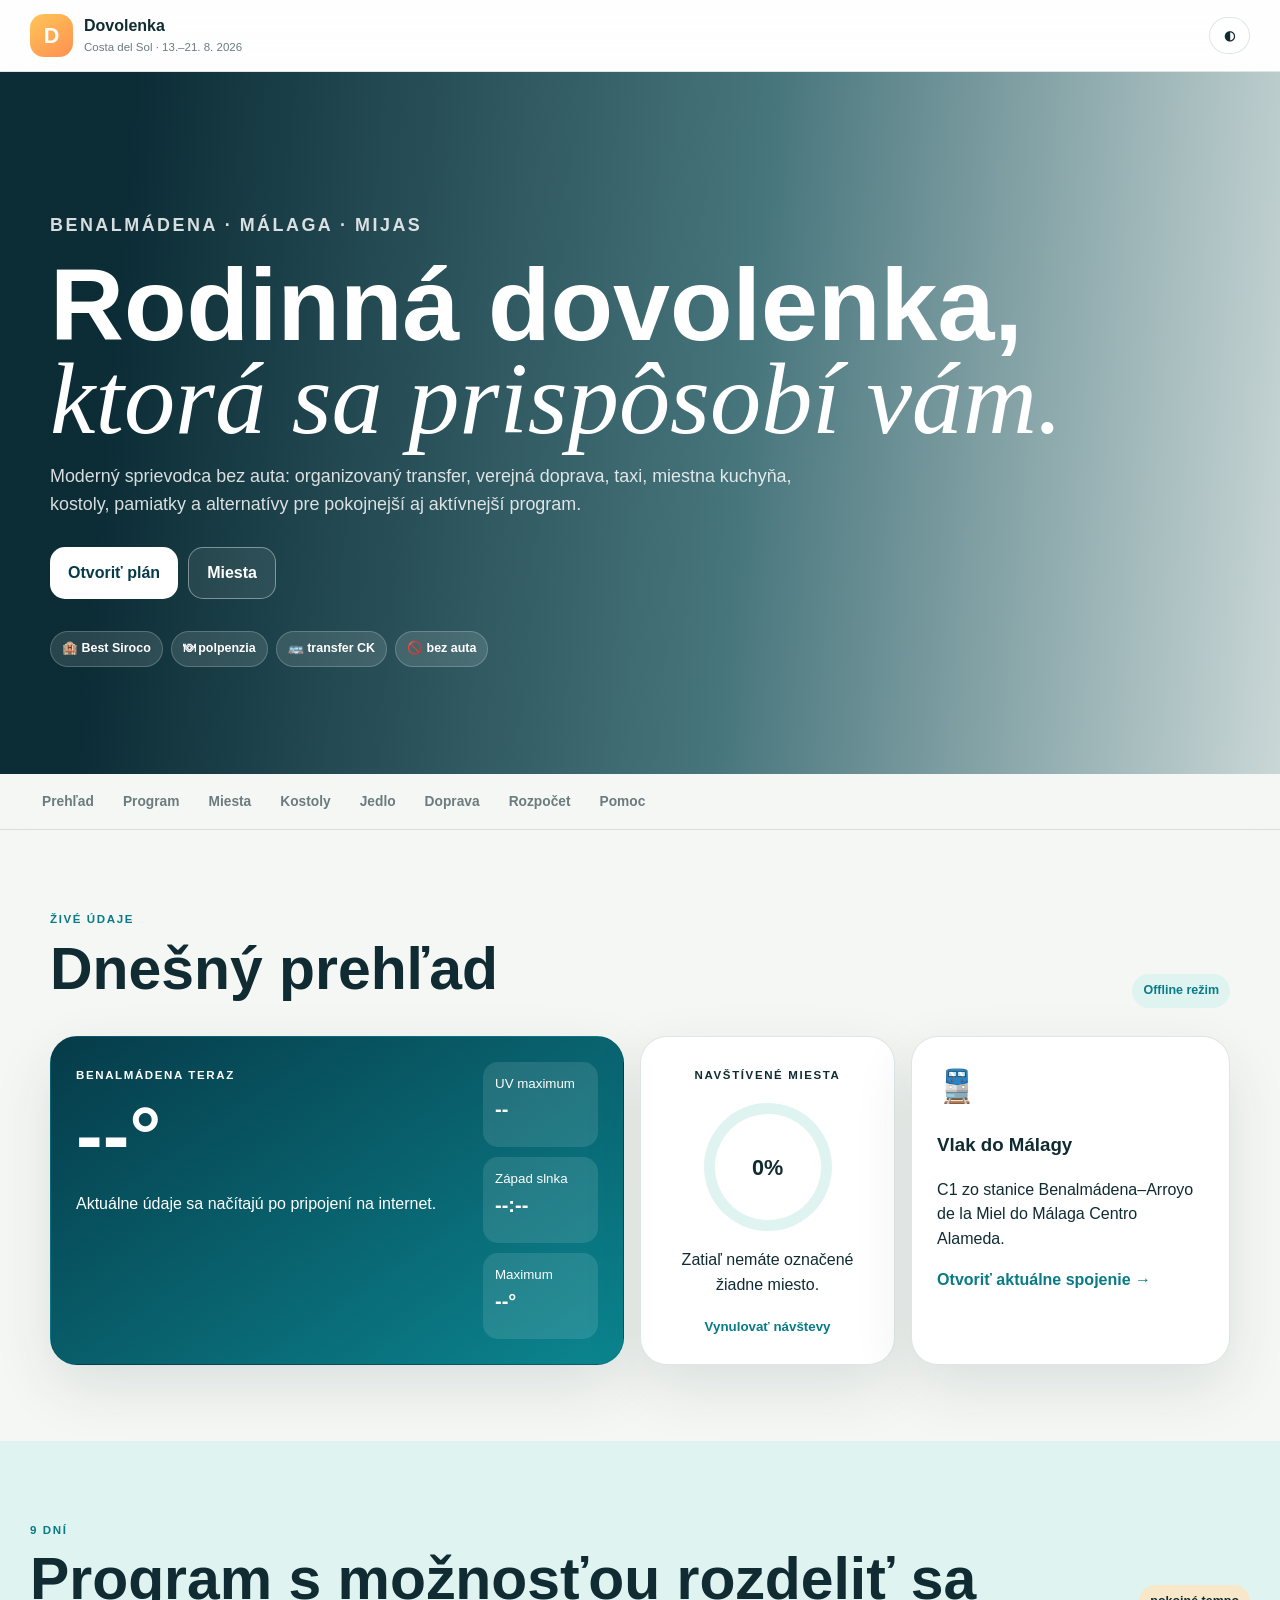
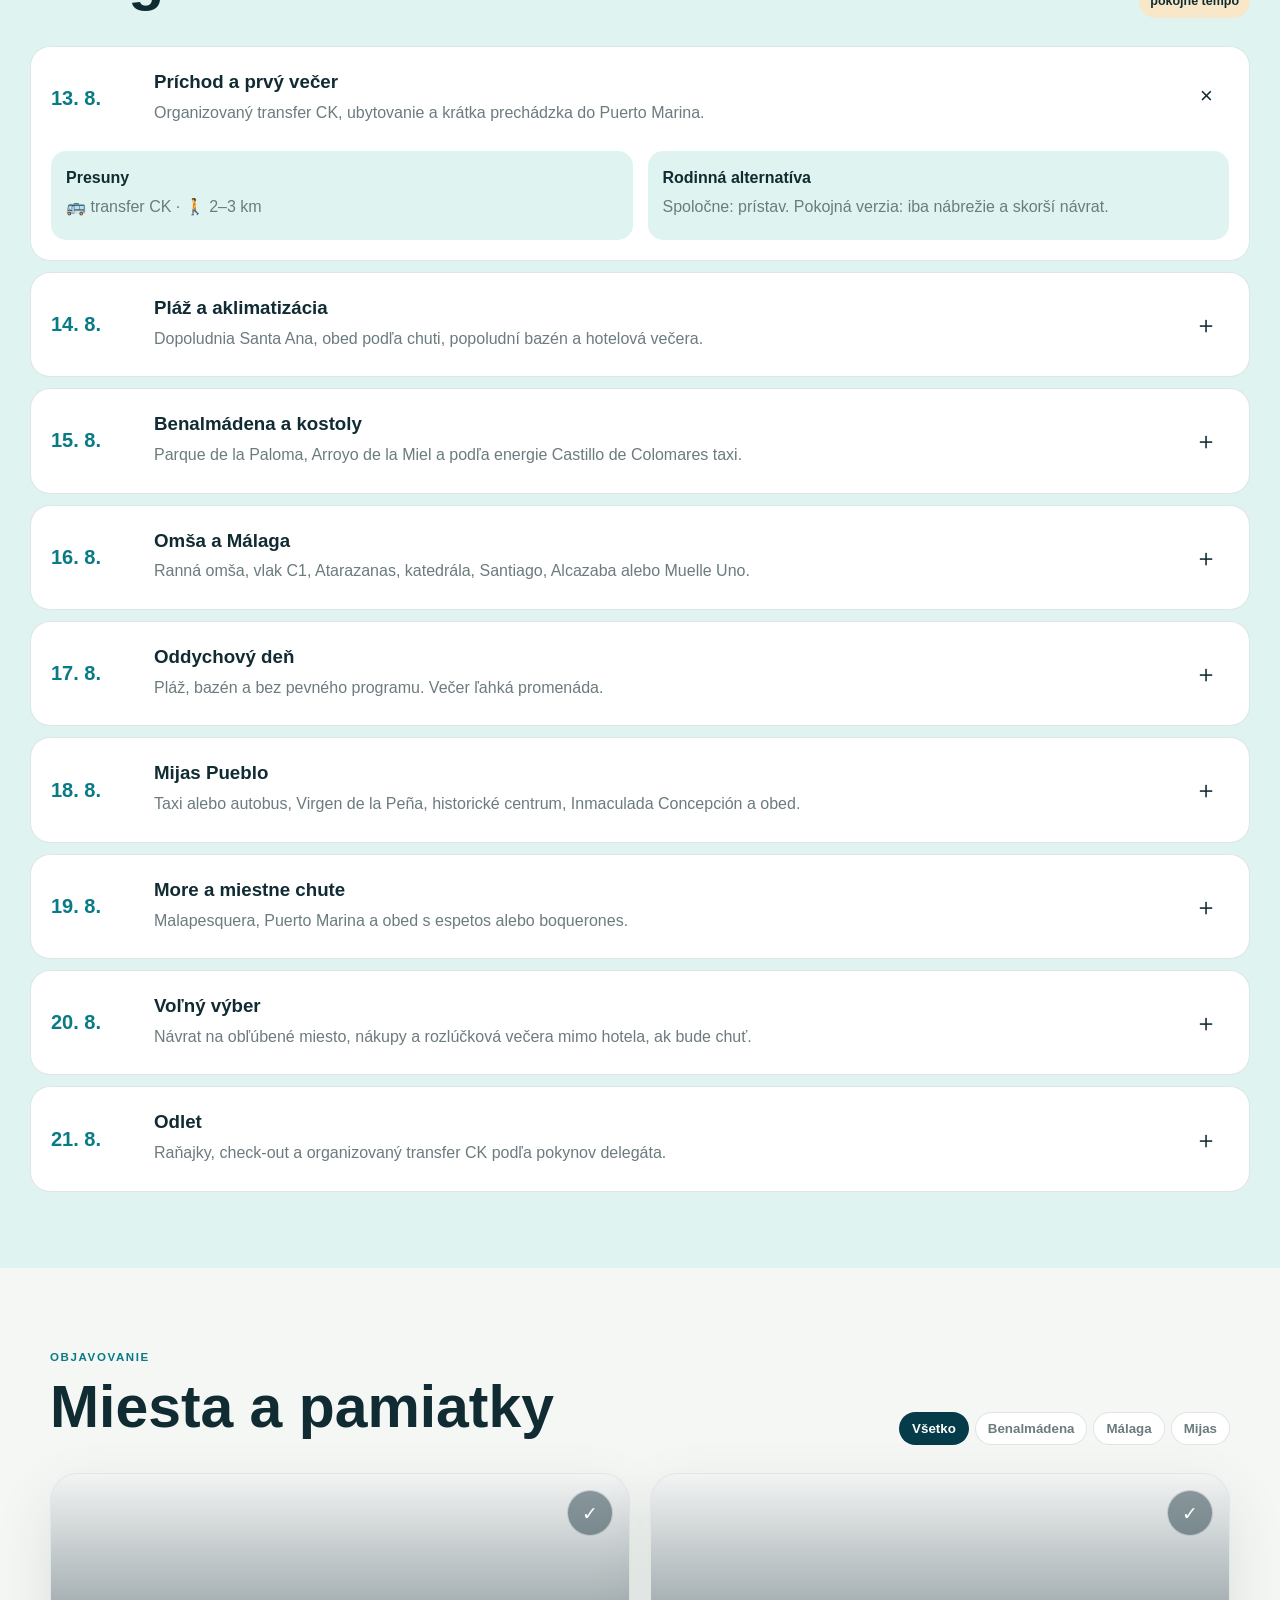
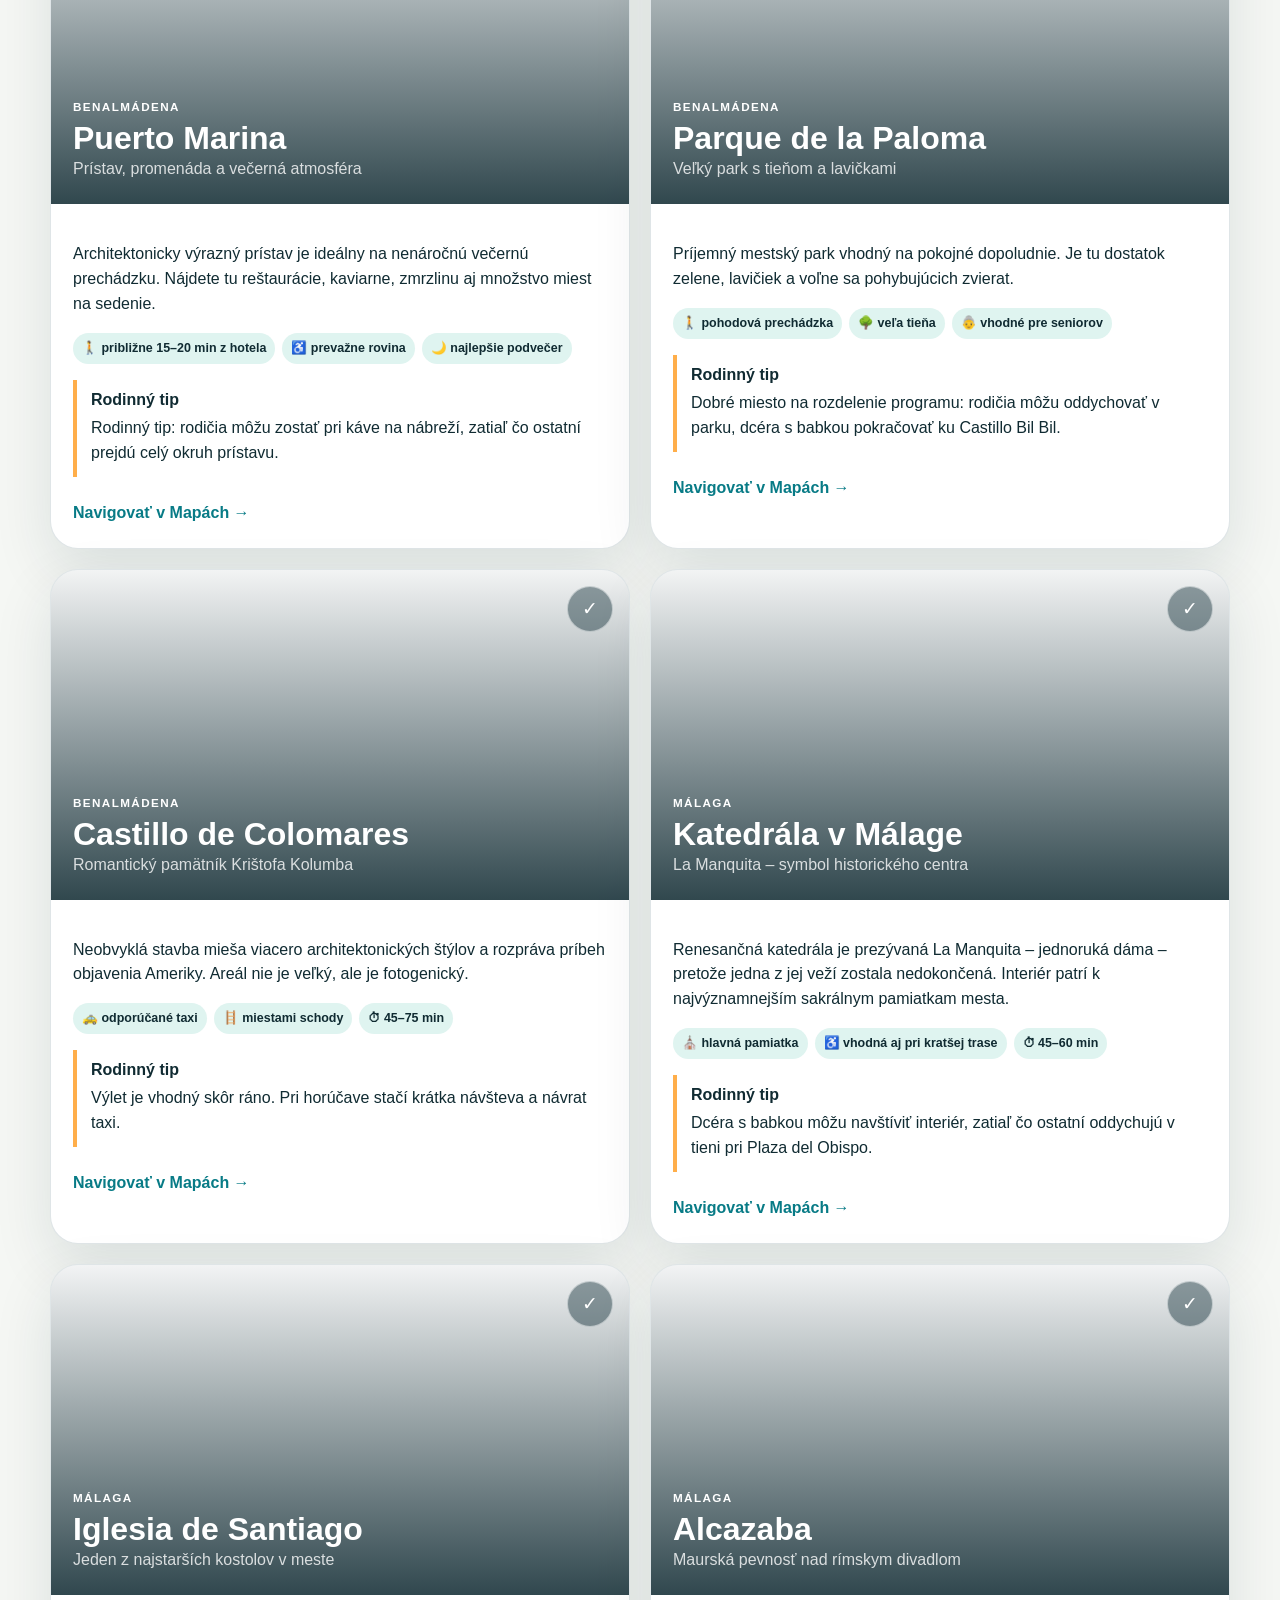
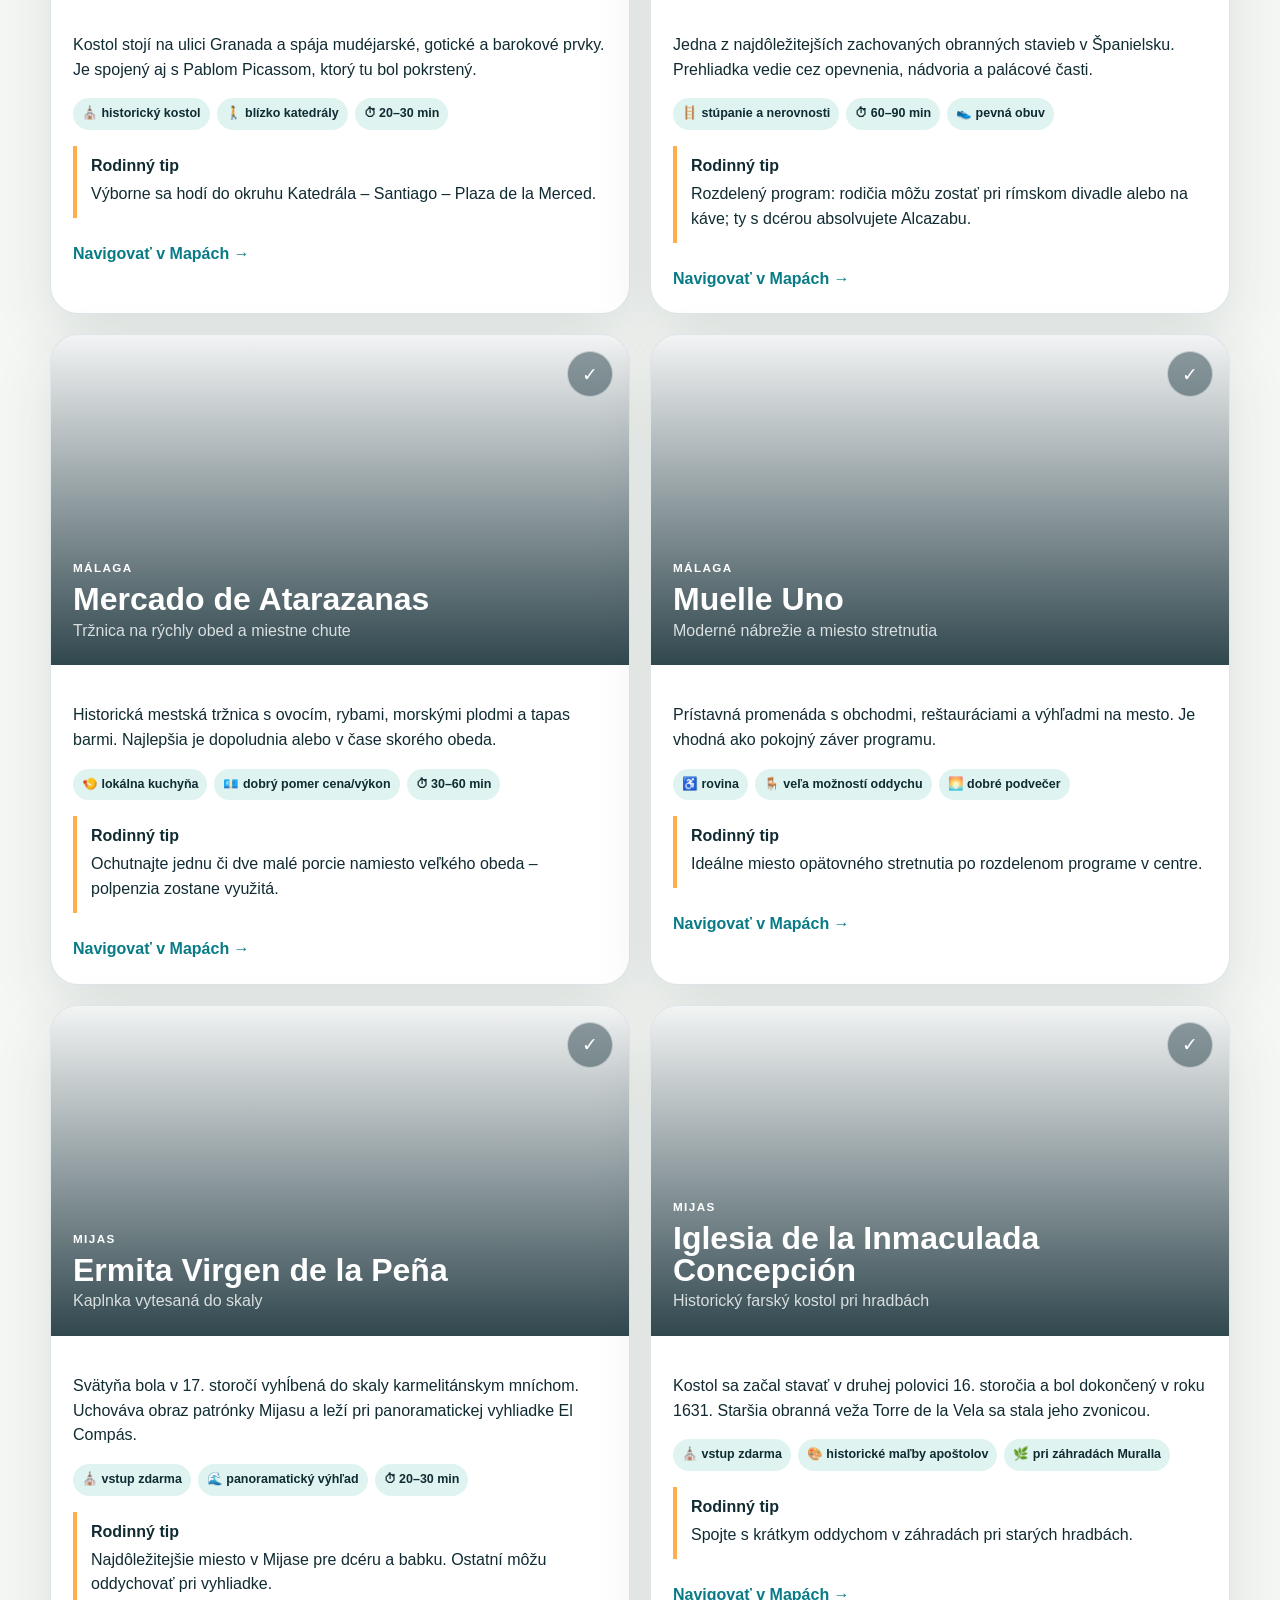
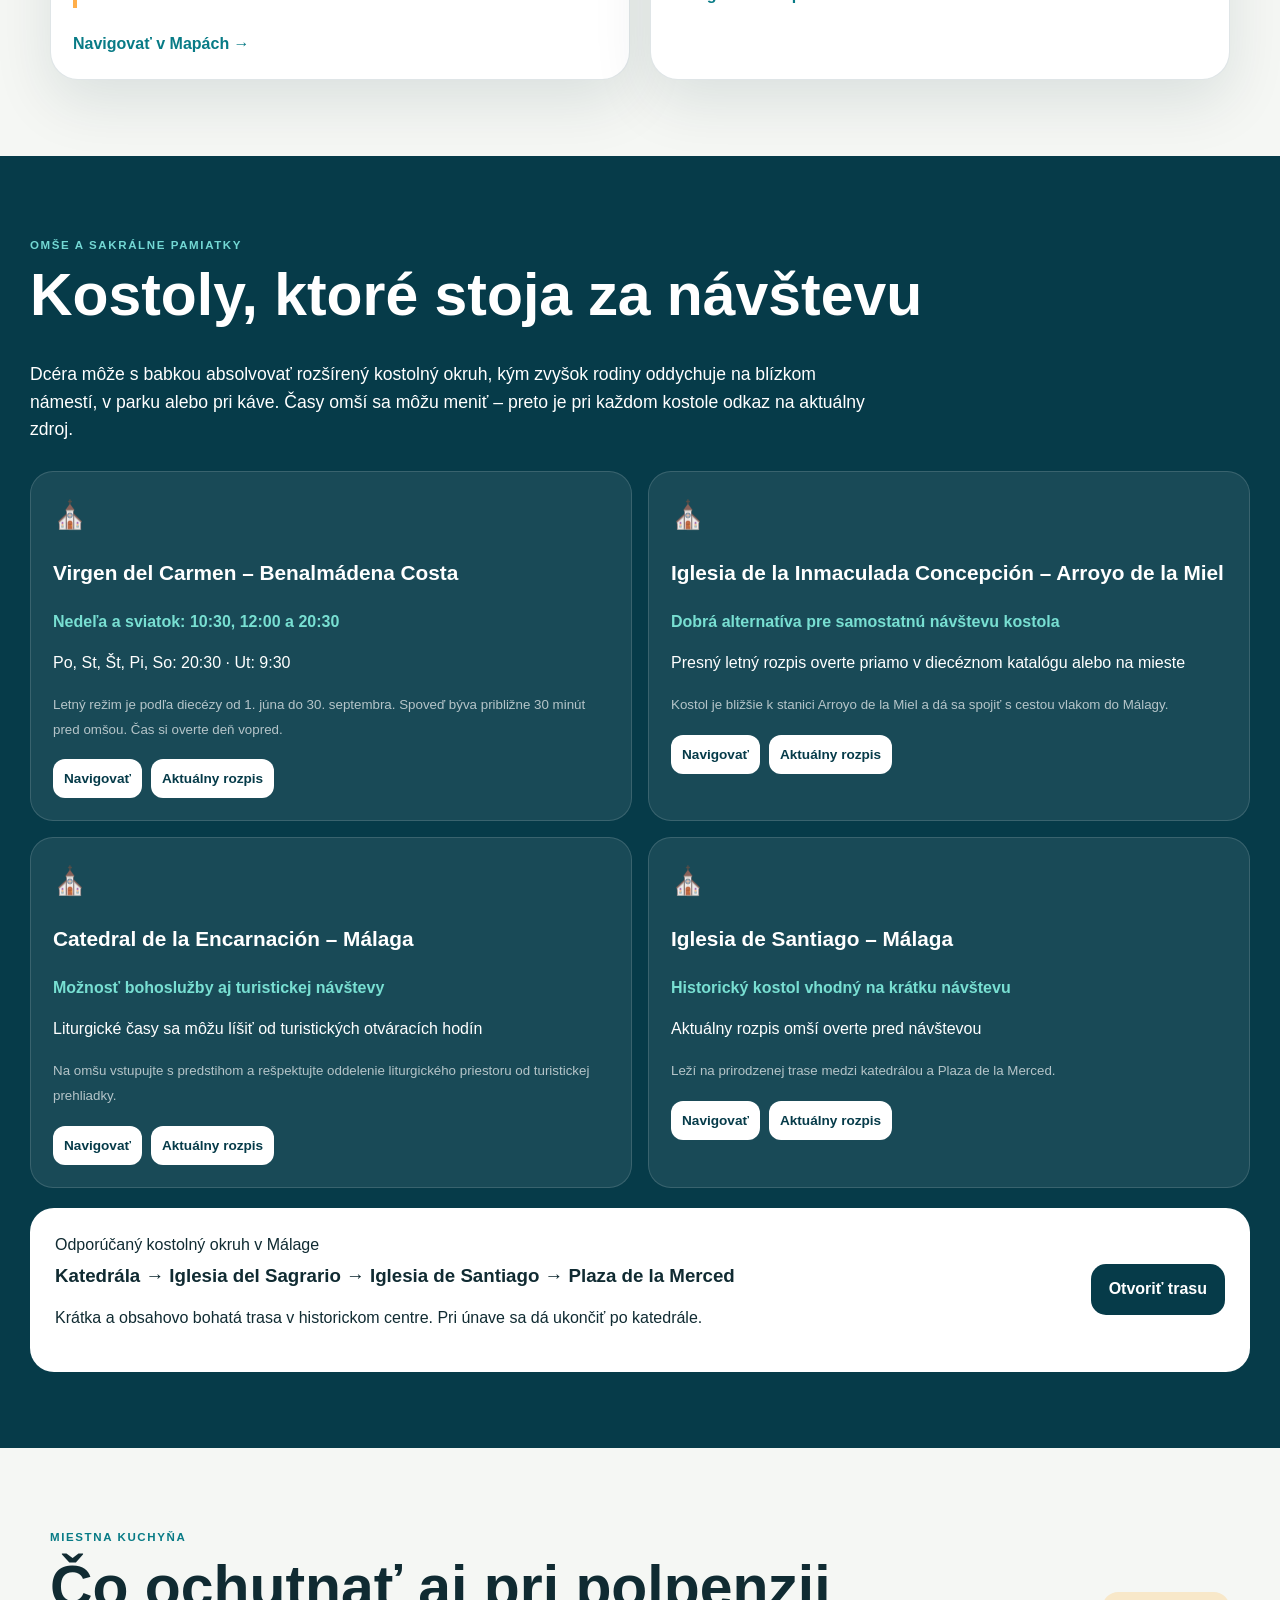
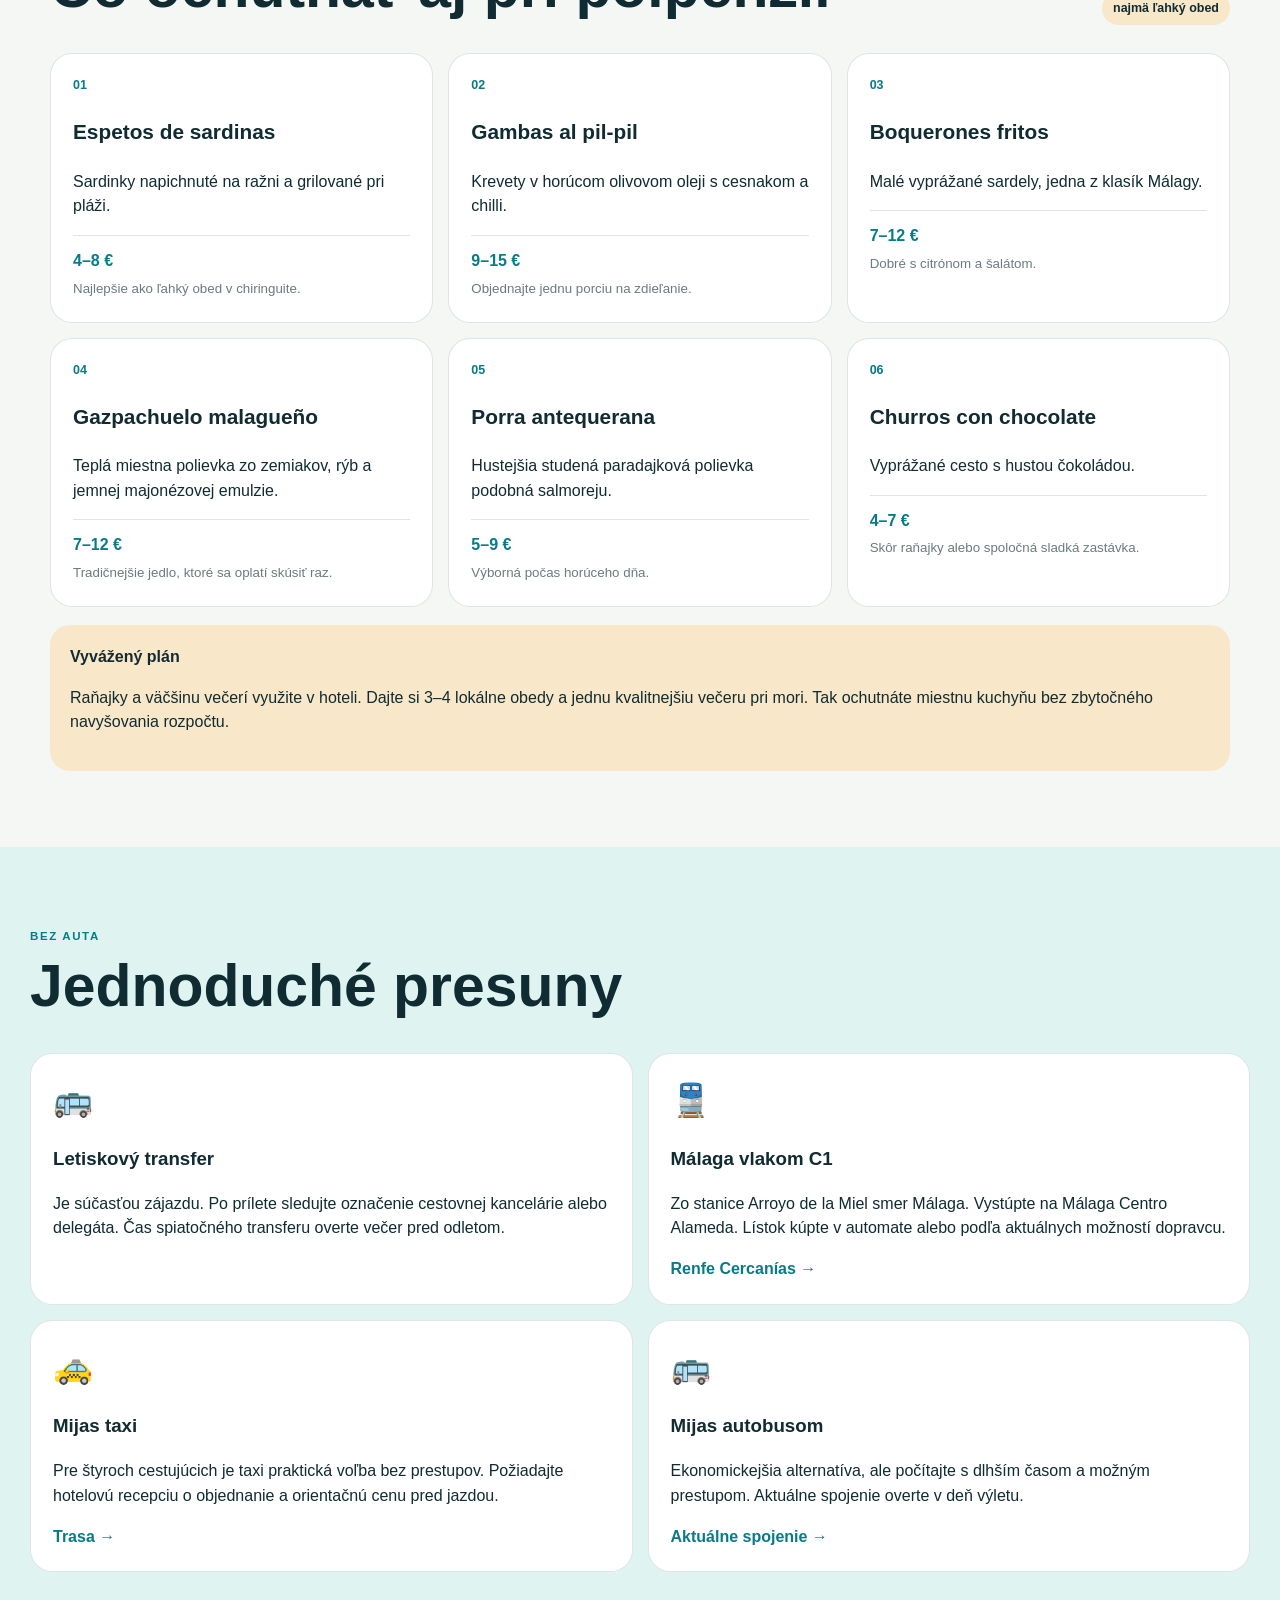
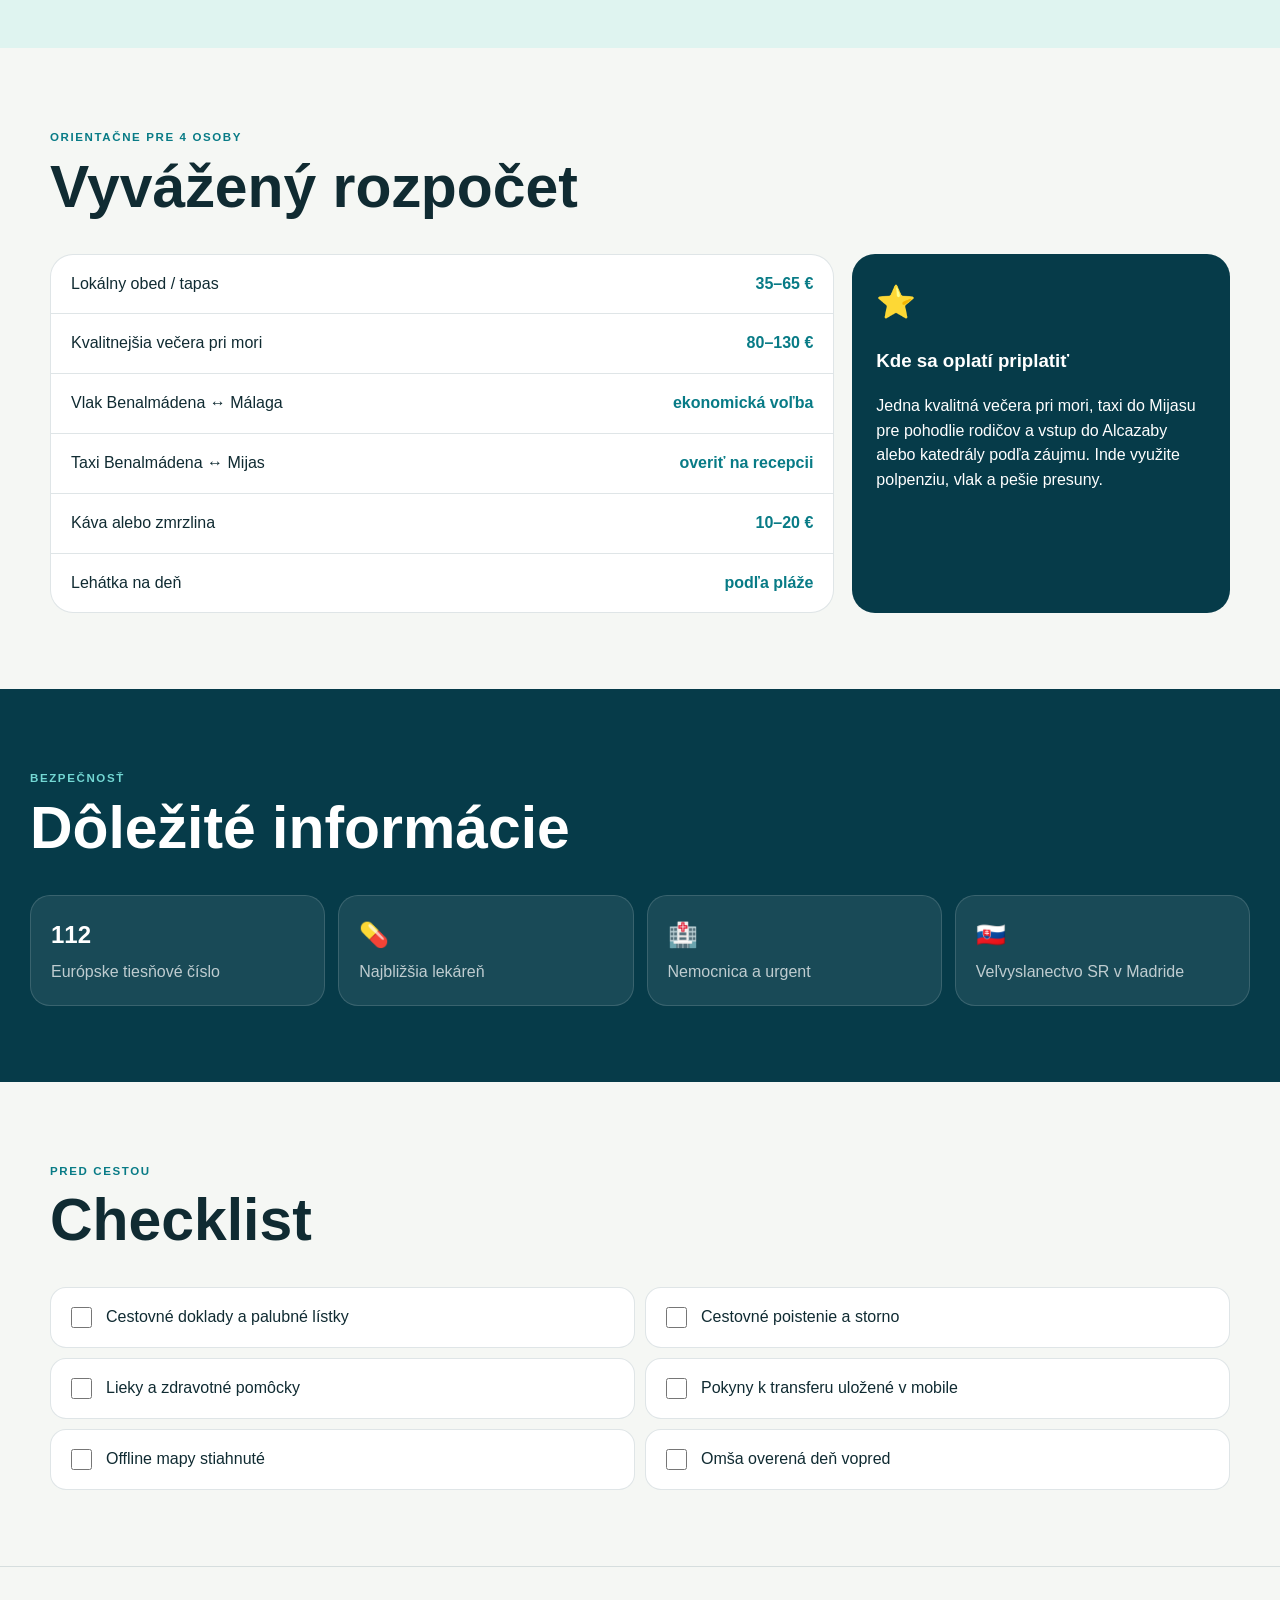
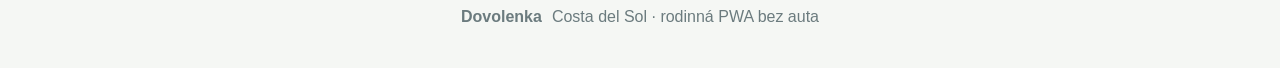
==== commit d21f7375: "Add files via upload" ====
--- a/index.html
+++ b/index.html
@@ -1,176 +1,169 @@
 <!doctype html>
 <html lang="sk">
 <head>
-  <meta charset="utf-8">
-  <meta name="viewport" content="width=device-width,initial-scale=1,viewport-fit=cover">
-  <meta name="theme-color" content="#0a6574">
-  <meta name="description" content="Rodinný mobilný sprievodca pre Benalmádenu, Málagu a Mijas Pueblo – bez auta, s verejnou dopravou a taxi.">
-  <meta name="apple-mobile-web-app-capable" content="yes">
-  <meta name="apple-mobile-web-app-status-bar-style" content="default">
-  <meta name="apple-mobile-web-app-title" content="Málaga 2026">
-  <title>Málaga 2026 – rodinný sprievodca</title>
-  <link rel="manifest" href="./manifest.webmanifest">
-  <link rel="apple-touch-icon" href="./assets/icon-192.png">
-  <link rel="stylesheet" href="./assets/style.css">
+<meta charset="utf-8"><meta name="viewport" content="width=device-width,initial-scale=1,viewport-fit=cover">
+<meta name="theme-color" content="#063b49"><meta name="apple-mobile-web-app-capable" content="yes">
+<meta name="apple-mobile-web-app-title" content="Dovolenka">
+<title>Dovolenka · Costa del Sol</title>
+<link rel="manifest" href="./manifest.webmanifest"><link rel="apple-touch-icon" href="./assets/icon-192.png">
+<link rel="stylesheet" href="./assets/style.css">
 </head>
 <body>
-  <header class="topbar">
-    <a class="brand" href="#domov" aria-label="Domov">
-      <span class="brand-mark">☀</span>
-      <span><strong>Málaga 2026</strong><small>Costa del Sol</small></span>
-    </a>
-    <button class="install-btn" id="installBtn" hidden>Pridať do mobilu</button>
-  </header>
+<header class="topbar">
+  <a class="brand" href="#home"><span class="brand-icon">D</span><span><b>Dovolenka</b><small>Costa del Sol · 13.–21. 8. 2026</small></span></a>
+  <div class="top-actions"><button id="themeBtn" aria-label="Prepnúť vzhľad">◐</button><button id="installBtn" hidden>Pridať do mobilu</button></div>
+</header>
 
-  <main>
-    <section class="hero" id="domov">
-      <div class="hero-content">
-        <p class="eyebrow">Rodinná dovolenka · 13.–21. august 2026</p>
-        <h1>Pohodová Costa del Sol bez auta</h1>
-        <p class="hero-copy">Benalmádena, Málaga a Mijas Pueblo s presunmi pešo, vlakom, autobusom alebo taxi. Program je nastavený tak, aby bol príjemný aj pre rodičov vo veku 72 a 76 rokov.</p>
-        <div class="hero-actions">
-          <a class="button primary" href="#program">Pozrieť program</a>
-          <a class="button ghost" href="#doprava">Ako sa presúvať</a>
-        </div>
-        <div class="quick-facts">
-          <span>🏨 Best Siroco</span>
-          <span>👨‍👩‍👧‍👦 4 cestujúci</span>
-          <span>🚌 Transfer v cene zájazdu</span>
-          <span>🕊 Pokojné tempo</span>
-        </div>
-      </div>
-    </section>
+<main>
+<section class="hero" id="home">
+  <div class="hero-overlay"></div>
+  <div class="hero-inner">
+    <p class="eyebrow">Benalmádena · Málaga · Mijas</p>
+    <h1>Rodinná dovolenka,<br><em>ktorá sa prispôsobí vám.</em></h1>
+    <p>Moderný sprievodca bez auta: organizovaný transfer, verejná doprava, taxi, miestna kuchyňa, kostoly, pamiatky a alternatívy pre pokojnejší aj aktívnejší program.</p>
+    <div class="hero-buttons"><a class="btn primary" href="#today">Otvoriť plán</a><a class="btn glass" href="#places">Miesta</a></div>
+    <div class="hero-chips"><span>🏨 Best Siroco</span><span>🍽 polpenzia</span><span>🚌 transfer CK</span><span>🚫 bez auta</span></div>
+  </div>
+</section>
 
-    <nav class="tabs" aria-label="Hlavná navigácia">
-      <a href="#program">Program</a>
-      <a href="#doprava">Doprava</a>
-      <a href="#malaga">Málaga</a>
-      <a href="#mijas">Mijas</a>
-      <a href="#plaze">Pláže</a>
-      <a href="#omsa">Omša</a>
-      <a href="#lety">Lety</a>
-    </nav>
+<nav class="navrail">
+<a href="#today">Prehľad</a><a href="#plan">Program</a><a href="#places">Miesta</a><a href="#churches">Kostoly</a><a href="#food">Jedlo</a><a href="#transport">Doprava</a><a href="#budget">Rozpočet</a><a href="#help">Pomoc</a>
+</nav>
 
-    <section class="section">
-      <div class="section-heading">
-        <div><p class="kicker">Najdôležitejšie</p><h2>Presuny bez stresu</h2></div>
-      </div>
-      <div class="cards three">
-        <article class="card accent">
-          <span class="icon">🚆</span><h3>Málaga vlakom</h3>
-          <p>Najpohodlnejšie spojenie je prímestský vlak C1 zo stanice Benalmádena–Arroyo de la Miel.</p>
-          <a class="text-link" href="https://www.google.com/maps/dir/?api=1&origin=Hotel+Best+Siroco+Benalmadena&destination=Estacion+de+Benalmadena-Arroyo+de+la+Miel&travelmode=walking" target="_blank" rel="noopener">Pešo na stanicu →</a>
-        </article>
-        <article class="card">
-          <span class="icon">🚕</span><h3>Mijas Pueblo taxi</h3>
-          <p>Pre štyroch cestujúcich je taxi najjednoduchšia a najpohodlnejšia voľba bez prestupov.</p>
-          <a class="text-link" href="https://www.google.com/maps/dir/?api=1&origin=Hotel+Best+Siroco+Benalmadena&destination=Mijas+Pueblo&travelmode=transit" target="_blank" rel="noopener">Pozrieť alternatívu autobusom →</a>
-        </article>
-        <article class="card">
-          <span class="icon">🚶</span><h3>Okolie hotela pešo</h3>
-          <p>Pláže, promenáda aj Puerto Marina sú v príjemnej pešej vzdialenosti.</p>
-          <a class="text-link" href="https://www.google.com/maps/dir/?api=1&origin=Hotel+Best+Siroco+Benalmadena&destination=Puerto+Marina+Benalmadena&travelmode=walking" target="_blank" rel="noopener">Navigovať do prístavu →</a>
-        </article>
-      </div>
-    </section>
+<section class="section" id="today">
+<div class="section-title"><div><span class="overline">Živé údaje</span><h2>Dnešný prehľad</h2></div><span id="weatherStatus" class="status">Načítavam počasie…</span></div>
+<div class="dashboard">
+  <article class="weather-card">
+    <div><span class="eyebrow">Benalmádena teraz</span><div class="temp"><span id="temperature">--</span>°</div><p id="weatherText">Aktuálne údaje sa načítajú po pripojení na internet.</p></div>
+    <div class="weather-side"><div><small>UV maximum</small><b id="uv">--</b></div><div><small>Západ slnka</small><b id="sunset">--:--</b></div><div><small>Maximum</small><b><span id="maxTemp">--</span>°</b></div></div>
+  </article>
+  <article class="progress-card">
+    <span class="eyebrow">Navštívené miesta</span><div class="ring" id="progressRing"><span id="progressValue">0%</span></div>
+    <p id="progressText">Zatiaľ nemáte označené žiadne miesto.</p><button class="text-button" id="resetVisited">Vynulovať návštevy</button>
+  </article>
+  <article class="quick-card"><span>🚆</span><h3>Vlak do Málagy</h3><p>C1 zo stanice Benalmádena–Arroyo de la Miel do Málaga Centro Alameda.</p><a href="https://www.google.com/maps/dir/?api=1&origin=Hotel+Best+Siroco+Benalmadena&destination=Malaga+Centro-Alameda&travelmode=transit" target="_blank">Otvoriť aktuálne spojenie →</a></article>
+</div>
+</section>
 
-    <section class="section" id="program">
-      <div class="section-heading">
-        <div><p class="kicker">Itinerár</p><h2>Program po dňoch</h2></div>
-        <span class="badge">Striedanie výletu a oddychu</span>
-      </div>
-      <div class="timeline">
-        <article><time>13. 8.</time><div><h3>Príchod a Puerto Marina</h3><p>Organizovaný transfer cestovnej kancelárie z letiska do hotela, ubytovanie, krátka večerná prechádzka a večera pri mori.</p><span class="mode">🚌 transfer CK / 🚶 pešo</span></div></article>
-        <article><time>14. 8.</time><div><h3>Pláž a bazén</h3><p>Voľný deň po ceste. Playa Santa Ana alebo Malapesquera, večer promenáda.</p><span class="mode">🚶 pešo</span></div></article>
-        <article><time>15. 8.</time><div><h3>Benalmádena</h3><p>Parque de la Paloma, oddych a podľa energie Castillo de Colomares.</p><span class="mode">🚶 pešo / 🚕 taxi</span></div></article>
-        <article><time>16. 8.</time><div><h3>Omša a Málaga</h3><p>Ranná omša, potom vlak do centra Málagy. Historické centrum, katedrála, prístav Muelle Uno.</p><span class="mode">🚆 vlak / 🚶 pešo</span></div></article>
-        <article><time>17. 8.</time><div><h3>Oddychový deň</h3><p>Pláž, bazén a voľný program bez pevného harmonogramu.</p><span class="mode">🚶 pešo</span></div></article>
-        <article><time>18. 8.</time><div><h3>Mijas Pueblo</h3><p>Dopoludňajší výlet taxi alebo autobusom, vyhliadky, biele uličky a obed. Návrat pred najväčšou horúčavou.</p><span class="mode">🚕 taxi / 🚌 autobus</span></div></article>
-        <article><time>19. 8.</time><div><h3>More a Puerto Marina</h3><p>Pomalé ráno, kúpanie, popoludní bazén a večer prístav.</p><span class="mode">🚶 pešo</span></div></article>
-        <article><time>20. 8.</time><div><h3>Posledný deň pri mori</h3><p>Kúpanie, nákupy a spoločná rozlúčková večera.</p><span class="mode">🚶 pešo / 🚕 taxi</span></div></article>
-        <article><time>21. 8.</time><div><h3>Odlet</h3><p>Raňajky, check-out a organizovaný transfer cestovnej kancelárie na letisko podľa pokynov delegáta.</p><span class="mode">🚌 transfer CK</span></div></article>
-      </div>
-    </section>
+<section class="section soft" id="plan">
+<div class="section-title"><div><span class="overline">9 dní</span><h2>Program s možnosťou rozdeliť sa</h2></div><span class="pill">pokojné tempo</span></div>
+<div class="day-list">
+<details class="day-card" open><summary><time>13. 8.</time><div><h3>Príchod a prvý večer</h3><p>Organizovaný transfer CK, ubytovanie a krátka prechádzka do Puerto Marina.</p></div><span>＋</span></summary><div class="day-detail"><div><b>Presuny</b><p>🚌 transfer CK · 🚶 2–3 km</p></div><div><b>Rodinná alternatíva</b><p>Spoločne: prístav. Pokojná verzia: iba nábrežie a skorší návrat.</p></div></div></details><details class="day-card" ><summary><time>14. 8.</time><div><h3>Pláž a aklimatizácia</h3><p>Dopoludnia Santa Ana, obed podľa chuti, popoludní bazén a hotelová večera.</p></div><span>＋</span></summary><div class="day-detail"><div><b>Presuny</b><p>🚶 krátke presuny</p></div><div><b>Rodinná alternatíva</b><p>Dcéra môže s babkou pokračovať ku Castillo Bil Bil.</p></div></div></details><details class="day-card" ><summary><time>15. 8.</time><div><h3>Benalmádena a kostoly</h3><p>Parque de la Paloma, Arroyo de la Miel a podľa energie Castillo de Colomares taxi.</p></div><span>＋</span></summary><div class="day-detail"><div><b>Presuny</b><p>🚶 + 🚕</p></div><div><b>Rodinná alternatíva</b><p>Rodičia oddych v parku; aktívnejšia dvojica Colomares.</p></div></div></details><details class="day-card" ><summary><time>16. 8.</time><div><h3>Omša a Málaga</h3><p>Ranná omša, vlak C1, Atarazanas, katedrála, Santiago, Alcazaba alebo Muelle Uno.</p></div><span>＋</span></summary><div class="day-detail"><div><b>Presuny</b><p>🚆 + 🚶</p></div><div><b>Rodinná alternatíva</b><p>Rodičia: katedrála a Muelle Uno. Ty s dcérou: Alcazaba.</p></div></div></details><details class="day-card" ><summary><time>17. 8.</time><div><h3>Oddychový deň</h3><p>Pláž, bazén a bez pevného programu. Večer ľahká promenáda.</p></div><span>＋</span></summary><div class="day-detail"><div><b>Presuny</b><p>🚶</p></div><div><b>Rodinná alternatíva</b><p>Rezervný deň pri únave alebo extrémnom teple.</p></div></div></details><details class="day-card" ><summary><time>18. 8.</time><div><h3>Mijas Pueblo</h3><p>Taxi alebo autobus, Virgen de la Peña, historické centrum, Inmaculada Concepción a obed.</p></div><span>＋</span></summary><div class="day-detail"><div><b>Presuny</b><p>🚕 odporúčané · 🚌 alternatíva</p></div><div><b>Rodinná alternatíva</b><p>Dcéra s babkou kostoly; ostatní vyhliadky a káva.</p></div></div></details><details class="day-card" ><summary><time>19. 8.</time><div><h3>More a miestne chute</h3><p>Malapesquera, Puerto Marina a obed s espetos alebo boquerones.</p></div><span>＋</span></summary><div class="day-detail"><div><b>Presuny</b><p>🚶</p></div><div><b>Rodinná alternatíva</b><p>Ekonomický deň s jedným lokálnym obedom.</p></div></div></details><details class="day-card" ><summary><time>20. 8.</time><div><h3>Voľný výber</h3><p>Návrat na obľúbené miesto, nákupy a rozlúčková večera mimo hotela, ak bude chuť.</p></div><span>＋</span></summary><div class="day-detail"><div><b>Presuny</b><p>🚶 + 🚕 podľa potreby</p></div><div><b>Rodinná alternatíva</b><p>Tip na zážitok: kvalitná večera pri mori raz za pobyt.</p></div></div></details><details class="day-card" ><summary><time>21. 8.</time><div><h3>Odlet</h3><p>Raňajky, check-out a organizovaný transfer CK podľa pokynov delegáta.</p></div><span>＋</span></summary><div class="day-detail"><div><b>Presuny</b><p>🚌 transfer CK</p></div><div><b>Rodinná alternatíva</b><p>Čas transferu overiť večer pred odletom.</p></div></div></details>
+</div>
+</section>
 
-    <section class="section alt-bg" id="doprava">
-      <div class="section-heading">
-        <div><p class="kicker">Mobilita</p><h2>Verejná doprava a taxi</h2></div>
-      </div>
-      <div class="transport-grid">
-        <article class="transport-card"><div class="transport-icon">✈️</div><div><h3>Letisko → hotel</h3><p><strong>Transfer je zabezpečený v rámci zájazdu.</strong> Po prílete postupujte podľa pokynov cestovnej kancelárie a delegáta k označenému transferovému autobusu.</p><p class="mode">🚌 organizovaný transfer</p></div></article>
-        <article class="transport-card"><div class="transport-icon">🏙️</div><div><h3>Hotel → Málaga</h3><p>Pešo alebo krátkym taxi na stanicu Benalmádena–Arroyo de la Miel, potom vlak C1 do Málaga Centro Alameda.</p><div class="actions"><a class="button small" href="https://www.google.com/maps/dir/?api=1&origin=Hotel+Best+Siroco+Benalmadena&destination=Malaga+Centro-Alameda&travelmode=transit" target="_blank" rel="noopener">Otvoriť spojenie</a></div></div></article>
-        <article class="transport-card"><div class="transport-icon">🏘️</div><div><h3>Hotel → Mijas Pueblo</h3><p><strong>Odporúčanie:</strong> taxi tam aj späť. Alternatívou je autobus s dlhším časom a možným prestupom.</p><div class="actions"><a class="button small" href="https://www.google.com/maps/dir/?api=1&origin=Hotel+Best+Siroco+Benalmadena&destination=Mijas+Pueblo&travelmode=transit" target="_blank" rel="noopener">Autobusové spojenie</a><a class="button small secondary" href="https://www.google.com/maps/dir/?api=1&origin=Hotel+Best+Siroco+Benalmadena&destination=Mijas+Pueblo" target="_blank" rel="noopener">Trasa taxi</a></div></div></article>
-        <article class="transport-card"><div class="transport-icon">🏖️</div><div><h3>Lokálne presuny</h3><p>Na pláže, promenádu, Parque de la Paloma a Puerto Marina choďte pešo. Pri únave alebo horúčave použite taxi.</p><div class="actions"><a class="button small" href="https://www.google.com/maps/search/?api=1&query=Taxi+Benalmadena" target="_blank" rel="noopener">Taxi v okolí</a></div></div></article>
-      </div>
-      <div class="notice"><strong>Plán nepočíta s prenájmom ani použitím auta.</strong> Letiskové transfery sú súčasťou zájazdu; miestne výlety sú pripravené pešo, vlakom, autobusom alebo taxi.</div>
-    </section>
+<section class="section" id="places">
+<div class="section-title"><div><span class="overline">Objavovanie</span><h2>Miesta a pamiatky</h2></div><div class="filters"><button class="filter active" data-filter="all">Všetko</button><button class="filter" data-filter="Benalmádena">Benalmádena</button><button class="filter" data-filter="Málaga">Málaga</button><button class="filter" data-filter="Mijas">Mijas</button></div></div>
+<div class="place-grid">
+<article class="place-card" data-group="Benalmádena" data-id="puerto-marina">
+<div class="place-image" style="background-image:linear-gradient(0deg,rgba(3,31,39,.82),rgba(3,31,39,.05)),url('https://commons.wikimedia.org/wiki/Special:FilePath/Puerto_Marina_Benalmadena.jpg?width=1400')">
+<button class="visited" data-visited="puerto-marina" aria-label="Označiť ako navštívené"><span>✓</span></button>
+<div><span class="place-group">Benalmádena</span><h3>Puerto Marina</h3><p>Prístav, promenáda a večerná atmosféra</p></div></div>
+<div class="place-body"><p>Architektonicky výrazný prístav je ideálny na nenáročnú večernú prechádzku. Nájdete tu reštaurácie, kaviarne, zmrzlinu aj množstvo miest na sedenie.</p><div class="meta"><span>🚶 približne 15–20 min z hotela</span><span>♿ prevažne rovina</span><span>🌙 najlepšie podvečer</span></div><div class="family-tip"><b>Rodinný tip</b><p>Rodinný tip: rodičia môžu zostať pri káve na nábreží, zatiaľ čo ostatní prejdú celý okruh prístavu.</p></div><a class="card-link" href="https://www.google.com/maps/dir/?api=1&origin=Hotel+Best+Siroco+Benalmadena&destination=Puerto+Marina+Benalmadena&travelmode=walking" target="_blank">Navigovať v Mapách →</a></div>
+</article><article class="place-card" data-group="Benalmádena" data-id="paloma">
+<div class="place-image" style="background-image:linear-gradient(0deg,rgba(3,31,39,.82),rgba(3,31,39,.05)),url('https://commons.wikimedia.org/wiki/Special:FilePath/Parque_de_la_Paloma_Benalmadena.jpg?width=1400')">
+<button class="visited" data-visited="paloma" aria-label="Označiť ako navštívené"><span>✓</span></button>
+<div><span class="place-group">Benalmádena</span><h3>Parque de la Paloma</h3><p>Veľký park s tieňom a lavičkami</p></div></div>
+<div class="place-body"><p>Príjemný mestský park vhodný na pokojné dopoludnie. Je tu dostatok zelene, lavičiek a voľne sa pohybujúcich zvierat.</p><div class="meta"><span>🚶 pohodová prechádzka</span><span>🌳 veľa tieňa</span><span>👵 vhodné pre seniorov</span></div><div class="family-tip"><b>Rodinný tip</b><p>Dobré miesto na rozdelenie programu: rodičia môžu oddychovať v parku, dcéra s babkou pokračovať ku Castillo Bil Bil.</p></div><a class="card-link" href="https://www.google.com/maps/dir/?api=1&origin=Hotel+Best+Siroco+Benalmadena&destination=Parque+de+la+Paloma&travelmode=walking" target="_blank">Navigovať v Mapách →</a></div>
+</article><article class="place-card" data-group="Benalmádena" data-id="colomares">
+<div class="place-image" style="background-image:linear-gradient(0deg,rgba(3,31,39,.82),rgba(3,31,39,.05)),url('https://commons.wikimedia.org/wiki/Special:FilePath/Castillo_de_Colomares_Benalmadena.jpg?width=1400')">
+<button class="visited" data-visited="colomares" aria-label="Označiť ako navštívené"><span>✓</span></button>
+<div><span class="place-group">Benalmádena</span><h3>Castillo de Colomares</h3><p>Romantický pamätník Krištofa Kolumba</p></div></div>
+<div class="place-body"><p>Neobvyklá stavba mieša viacero architektonických štýlov a rozpráva príbeh objavenia Ameriky. Areál nie je veľký, ale je fotogenický.</p><div class="meta"><span>🚕 odporúčané taxi</span><span>🪜 miestami schody</span><span>⏱ 45–75 min</span></div><div class="family-tip"><b>Rodinný tip</b><p>Výlet je vhodný skôr ráno. Pri horúčave stačí krátka návšteva a návrat taxi.</p></div><a class="card-link" href="https://www.google.com/maps/dir/?api=1&origin=Hotel+Best+Siroco+Benalmadena&destination=Castillo+de+Colomares" target="_blank">Navigovať v Mapách →</a></div>
+</article><article class="place-card" data-group="Málaga" data-id="malaga-cathedral">
+<div class="place-image" style="background-image:linear-gradient(0deg,rgba(3,31,39,.82),rgba(3,31,39,.05)),url('https://commons.wikimedia.org/wiki/Special:FilePath/Malaga_Cathedral_2018.jpg?width=1400')">
+<button class="visited" data-visited="malaga-cathedral" aria-label="Označiť ako navštívené"><span>✓</span></button>
+<div><span class="place-group">Málaga</span><h3>Katedrála v Málage</h3><p>La Manquita – symbol historického centra</p></div></div>
+<div class="place-body"><p>Renesančná katedrála je prezývaná La Manquita – jednoruká dáma – pretože jedna z jej veží zostala nedokončená. Interiér patrí k najvýznamnejším sakrálnym pamiatkam mesta.</p><div class="meta"><span>⛪ hlavná pamiatka</span><span>♿ vhodná aj pri kratšej trase</span><span>⏱ 45–60 min</span></div><div class="family-tip"><b>Rodinný tip</b><p>Dcéra s babkou môžu navštíviť interiér, zatiaľ čo ostatní oddychujú v tieni pri Plaza del Obispo.</p></div><a class="card-link" href="https://www.google.com/maps/search/?api=1&query=Catedral+de+Malaga" target="_blank">Navigovať v Mapách →</a></div>
+</article><article class="place-card" data-group="Málaga" data-id="santiago">
+<div class="place-image" style="background-image:linear-gradient(0deg,rgba(3,31,39,.82),rgba(3,31,39,.05)),url('https://commons.wikimedia.org/wiki/Special:FilePath/Iglesia_de_Santiago_Malaga.jpg?width=1400')">
+<button class="visited" data-visited="santiago" aria-label="Označiť ako navštívené"><span>✓</span></button>
+<div><span class="place-group">Málaga</span><h3>Iglesia de Santiago</h3><p>Jeden z najstarších kostolov v meste</p></div></div>
+<div class="place-body"><p>Kostol stojí na ulici Granada a spája mudéjarské, gotické a barokové prvky. Je spojený aj s Pablom Picassom, ktorý tu bol pokrstený.</p><div class="meta"><span>⛪ historický kostol</span><span>🚶 blízko katedrály</span><span>⏱ 20–30 min</span></div><div class="family-tip"><b>Rodinný tip</b><p>Výborne sa hodí do okruhu Katedrála – Santiago – Plaza de la Merced.</p></div><a class="card-link" href="https://www.google.com/maps/search/?api=1&query=Iglesia+de+Santiago+Malaga" target="_blank">Navigovať v Mapách →</a></div>
+</article><article class="place-card" data-group="Málaga" data-id="alcazaba">
+<div class="place-image" style="background-image:linear-gradient(0deg,rgba(3,31,39,.82),rgba(3,31,39,.05)),url('https://commons.wikimedia.org/wiki/Special:FilePath/Alcazaba_de_Malaga_02.jpg?width=1400')">
+<button class="visited" data-visited="alcazaba" aria-label="Označiť ako navštívené"><span>✓</span></button>
+<div><span class="place-group">Málaga</span><h3>Alcazaba</h3><p>Maurská pevnosť nad rímskym divadlom</p></div></div>
+<div class="place-body"><p>Jedna z najdôležitejších zachovaných obranných stavieb v Španielsku. Prehliadka vedie cez opevnenia, nádvoria a palácové časti.</p><div class="meta"><span>🪜 stúpanie a nerovnosti</span><span>⏱ 60–90 min</span><span>👟 pevná obuv</span></div><div class="family-tip"><b>Rodinný tip</b><p>Rozdelený program: rodičia môžu zostať pri rímskom divadle alebo na káve; ty s dcérou absolvujete Alcazabu.</p></div><a class="card-link" href="https://www.google.com/maps/search/?api=1&query=Alcazaba+de+Malaga" target="_blank">Navigovať v Mapách →</a></div>
+</article><article class="place-card" data-group="Málaga" data-id="atarazanas">
+<div class="place-image" style="background-image:linear-gradient(0deg,rgba(3,31,39,.82),rgba(3,31,39,.05)),url('https://commons.wikimedia.org/wiki/Special:FilePath/Mercado_Central_de_Atarazanas_Malaga.jpg?width=1400')">
+<button class="visited" data-visited="atarazanas" aria-label="Označiť ako navštívené"><span>✓</span></button>
+<div><span class="place-group">Málaga</span><h3>Mercado de Atarazanas</h3><p>Tržnica na rýchly obed a miestne chute</p></div></div>
+<div class="place-body"><p>Historická mestská tržnica s ovocím, rybami, morskými plodmi a tapas barmi. Najlepšia je dopoludnia alebo v čase skorého obeda.</p><div class="meta"><span>🍤 lokálna kuchyňa</span><span>💶 dobrý pomer cena/výkon</span><span>⏱ 30–60 min</span></div><div class="family-tip"><b>Rodinný tip</b><p>Ochutnajte jednu či dve malé porcie namiesto veľkého obeda – polpenzia zostane využitá.</p></div><a class="card-link" href="https://www.google.com/maps/search/?api=1&query=Mercado+Central+de+Atarazanas" target="_blank">Navigovať v Mapách →</a></div>
+</article><article class="place-card" data-group="Málaga" data-id="muelle">
+<div class="place-image" style="background-image:linear-gradient(0deg,rgba(3,31,39,.82),rgba(3,31,39,.05)),url('https://commons.wikimedia.org/wiki/Special:FilePath/Muelle_Uno_Malaga.jpg?width=1400')">
+<button class="visited" data-visited="muelle" aria-label="Označiť ako navštívené"><span>✓</span></button>
+<div><span class="place-group">Málaga</span><h3>Muelle Uno</h3><p>Moderné nábrežie a miesto stretnutia</p></div></div>
+<div class="place-body"><p>Prístavná promenáda s obchodmi, reštauráciami a výhľadmi na mesto. Je vhodná ako pokojný záver programu.</p><div class="meta"><span>♿ rovina</span><span>🪑 veľa možností oddychu</span><span>🌅 dobré podvečer</span></div><div class="family-tip"><b>Rodinný tip</b><p>Ideálne miesto opätovného stretnutia po rozdelenom programe v centre.</p></div><a class="card-link" href="https://www.google.com/maps/search/?api=1&query=Muelle+Uno+Malaga" target="_blank">Navigovať v Mapách →</a></div>
+</article><article class="place-card" data-group="Mijas" data-id="virgen-pena">
+<div class="place-image" style="background-image:linear-gradient(0deg,rgba(3,31,39,.82),rgba(3,31,39,.05)),url('https://commons.wikimedia.org/wiki/Special:FilePath/Ermita_de_la_Virgen_de_la_Pena_Mijas.jpg?width=1400')">
+<button class="visited" data-visited="virgen-pena" aria-label="Označiť ako navštívené"><span>✓</span></button>
+<div><span class="place-group">Mijas</span><h3>Ermita Virgen de la Peña</h3><p>Kaplnka vytesaná do skaly</p></div></div>
+<div class="place-body"><p>Svätyňa bola v 17. storočí vyhĺbená do skaly karmelitánskym mníchom. Uchováva obraz patrónky Mijasu a leží pri panoramatickej vyhliadke El Compás.</p><div class="meta"><span>⛪ vstup zdarma</span><span>🌊 panoramatický výhľad</span><span>⏱ 20–30 min</span></div><div class="family-tip"><b>Rodinný tip</b><p>Najdôležitejšie miesto v Mijase pre dcéru a babku. Ostatní môžu oddychovať pri vyhliadke.</p></div><a class="card-link" href="https://www.google.com/maps/search/?api=1&query=Ermita+Virgen+de+la+Pena+Mijas" target="_blank">Navigovať v Mapách →</a></div>
+</article><article class="place-card" data-group="Mijas" data-id="inmaculada-mijas">
+<div class="place-image" style="background-image:linear-gradient(0deg,rgba(3,31,39,.82),rgba(3,31,39,.05)),url('https://commons.wikimedia.org/wiki/Special:FilePath/Iglesia_de_la_Inmaculada_Concepcion_Mijas.jpg?width=1400')">
+<button class="visited" data-visited="inmaculada-mijas" aria-label="Označiť ako navštívené"><span>✓</span></button>
+<div><span class="place-group">Mijas</span><h3>Iglesia de la Inmaculada Concepción</h3><p>Historický farský kostol pri hradbách</p></div></div>
+<div class="place-body"><p>Kostol sa začal stavať v druhej polovici 16. storočia a bol dokončený v roku 1631. Staršia obranná veža Torre de la Vela sa stala jeho zvonicou.</p><div class="meta"><span>⛪ vstup zdarma</span><span>🎨 historické maľby apoštolov</span><span>🌿 pri záhradách Muralla</span></div><div class="family-tip"><b>Rodinný tip</b><p>Spojte s krátkym oddychom v záhradách pri starých hradbách.</p></div><a class="card-link" href="https://www.google.com/maps/search/?api=1&query=Iglesia+Inmaculada+Concepcion+Mijas" target="_blank">Navigovať v Mapách →</a></div>
+</article>
+</div>
+</section>
 
-    <section class="section" id="malaga">
-      <div class="split">
-        <div>
-          <p class="kicker">Výlet vlakom</p><h2>Málaga bez náročných výstupov</h2>
-          <p>Po príchode na Málaga Centro Alameda pokračujte pohodovou pešou trasou cez historické centrum. Výstup na Gibralfaro nie je súčasťou programu.</p>
-          <ul class="clean-list"><li>Mercado de Atarazanas</li><li>Calle Marqués de Larios</li><li>Katedrála v Málage</li><li>Alcazaba zvonka alebo podľa energie</li><li>Muelle Uno a prístav</li></ul>
-          <a class="button primary" href="https://www.google.com/maps/dir/?api=1&origin=Malaga+Centro-Alameda&destination=Muelle+Uno+Malaga&waypoints=Mercado+Central+de+Atarazanas%7CCatedral+de+Malaga%7CAlcazaba+de+Malaga&travelmode=walking" target="_blank" rel="noopener">Otvoriť pešiu trasu</a>
-        </div>
-        <div class="visual malaga-visual"><span>Malaga</span></div>
-      </div>
-    </section>
+<section class="section dark" id="churches">
+<div class="section-title light"><div><span class="overline">Omše a sakrálne pamiatky</span><h2>Kostoly, ktoré stoja za návštevu</h2></div></div>
+<p class="lead light">Dcéra môže s babkou absolvovať rozšírený kostolný okruh, kým zvyšok rodiny oddychuje na blízkom námestí, v parku alebo pri káve. Časy omší sa môžu meniť – preto je pri každom kostole odkaz na aktuálny zdroj.</p>
+<div class="church-grid">
+<article class="church-card"><span class="church-icon">⛪</span><h3>Virgen del Carmen – Benalmádena Costa</h3><p class="mass">Nedeľa a sviatok: 10:30, 12:00 a 20:30</p><p>Po, St, Št, Pi, So: 20:30 · Ut: 9:30</p><small>Letný režim je podľa diecézy od 1. júna do 30. septembra. Spoveď býva približne 30 minút pred omšou. Čas si overte deň vopred.</small><div class="church-actions"><a href="https://www.google.com/maps/search/?api=1&query=Parroquia+Virgen+del+Carmen+Benalmadena+Costa" target="_blank">Navigovať</a><a href="https://diocesismalaga.es/parroquias/85/virgen-del-carmen-benalmadena-costa" target="_blank">Aktuálny rozpis</a></div></article><article class="church-card"><span class="church-icon">⛪</span><h3>Iglesia de la Inmaculada Concepción – Arroyo de la Miel</h3><p class="mass">Dobrá alternatíva pre samostatnú návštevu kostola</p><p>Presný letný rozpis overte priamo v diecéznom katalógu alebo na mieste</p><small>Kostol je bližšie k stanici Arroyo de la Miel a dá sa spojiť s cestou vlakom do Málagy.</small><div class="church-actions"><a href="https://www.google.com/maps/search/?api=1&query=Parroquia+Inmaculada+Concepcion+Arroyo+de+la+Miel" target="_blank">Navigovať</a><a href="https://diocesismalaga.es/" target="_blank">Aktuálny rozpis</a></div></article><article class="church-card"><span class="church-icon">⛪</span><h3>Catedral de la Encarnación – Málaga</h3><p class="mass">Možnosť bohoslužby aj turistickej návštevy</p><p>Liturgické časy sa môžu líšiť od turistických otváracích hodín</p><small>Na omšu vstupujte s predstihom a rešpektujte oddelenie liturgického priestoru od turistickej prehliadky.</small><div class="church-actions"><a href="https://www.google.com/maps/search/?api=1&query=Catedral+de+Malaga" target="_blank">Navigovať</a><a href="https://malagacatedral.com/" target="_blank">Aktuálny rozpis</a></div></article><article class="church-card"><span class="church-icon">⛪</span><h3>Iglesia de Santiago – Málaga</h3><p class="mass">Historický kostol vhodný na krátku návštevu</p><p>Aktuálny rozpis omší overte pred návštevou</p><small>Leží na prirodzenej trase medzi katedrálou a Plaza de la Merced.</small><div class="church-actions"><a href="https://www.google.com/maps/search/?api=1&query=Iglesia+de+Santiago+Malaga" target="_blank">Navigovať</a><a href="https://diocesismalaga.es/" target="_blank">Aktuálny rozpis</a></div></article>
+</div>
+<div class="route-banner"><div><span>Odporúčaný kostolný okruh v Málage</span><h3>Katedrála → Iglesia del Sagrario → Iglesia de Santiago → Plaza de la Merced</h3><p>Krátka a obsahovo bohatá trasa v historickom centre. Pri únave sa dá ukončiť po katedrále.</p></div><a class="btn light-btn" href="https://www.google.com/maps/dir/?api=1&origin=Catedral+de+Malaga&destination=Plaza+de+la+Merced+Malaga&waypoints=Iglesia+del+Sagrario+Malaga%7CIglesia+de+Santiago+Malaga&travelmode=walking" target="_blank">Otvoriť trasu</a></div>
+</section>
 
-    <section class="section" id="mijas">
-      <div class="split reverse">
-        <div class="visual mijas-visual"><span>Mijas Pueblo</span></div>
-        <div>
-          <p class="kicker">Výlet taxi alebo autobusom</p><h2>Mijas Pueblo</h2>
-          <p>Biela horská dedinka s výhľadmi a historickými uličkami. Taxi je pre štyroch pohodlné a eliminuje prestupy.</p>
-          <ul class="clean-list"><li>Plaza Virgen de la Peña</li><li>Mirador del Compás</li><li>Ermita de la Virgen de la Peña</li><li>Pokojný obed v centre</li></ul>
-          <div class="actions"><a class="button primary" href="https://www.google.com/maps/dir/?api=1&origin=Hotel+Best+Siroco+Benalmadena&destination=Mijas+Pueblo" target="_blank" rel="noopener">Trasa taxi</a><a class="button secondary" href="https://www.google.com/maps/dir/?api=1&origin=Hotel+Best+Siroco+Benalmadena&destination=Mijas+Pueblo&travelmode=transit" target="_blank" rel="noopener">Verejná doprava</a></div>
-        </div>
-      </div>
-    </section>
+<section class="section" id="food">
+<div class="section-title"><div><span class="overline">Miestna kuchyňa</span><h2>Čo ochutnať aj pri polpenzii</h2></div><span class="pill">najmä ľahký obed</span></div>
+<div class="food-grid">
+<article class="food-card"><div class="food-number">01</div><h3>Espetos de sardinas</h3><p>Sardinky napichnuté na ražni a grilované pri pláži.</p><div class="food-foot"><span>4–8 €</span><small>Najlepšie ako ľahký obed v chiringuite.</small></div></article><article class="food-card"><div class="food-number">02</div><h3>Gambas al pil-pil</h3><p>Krevety v horúcom olivovom oleji s cesnakom a chilli.</p><div class="food-foot"><span>9–15 €</span><small>Objednajte jednu porciu na zdieľanie.</small></div></article><article class="food-card"><div class="food-number">03</div><h3>Boquerones fritos</h3><p>Malé vyprážané sardely, jedna z klasík Málagy.</p><div class="food-foot"><span>7–12 €</span><small>Dobré s citrónom a šalátom.</small></div></article><article class="food-card"><div class="food-number">04</div><h3>Gazpachuelo malagueño</h3><p>Teplá miestna polievka zo zemiakov, rýb a jemnej majonézovej emulzie.</p><div class="food-foot"><span>7–12 €</span><small>Tradičnejšie jedlo, ktoré sa oplatí skúsiť raz.</small></div></article><article class="food-card"><div class="food-number">05</div><h3>Porra antequerana</h3><p>Hustejšia studená paradajková polievka podobná salmoreju.</p><div class="food-foot"><span>5–9 €</span><small>Výborná počas horúceho dňa.</small></div></article><article class="food-card"><div class="food-number">06</div><h3>Churros con chocolate</h3><p>Vyprážané cesto s hustou čokoládou.</p><div class="food-foot"><span>4–7 €</span><small>Skôr raňajky alebo spoločná sladká zastávka.</small></div></article>
+</div>
+<div class="recommendation"><b>Vyvážený plán</b><p>Raňajky a väčšinu večerí využite v hoteli. Dajte si 3–4 lokálne obedy a jednu kvalitnejšiu večeru pri mori. Tak ochutnáte miestnu kuchyňu bez zbytočného navyšovania rozpočtu.</p></div>
+</section>
 
-    <section class="section alt-bg" id="plaze">
-      <div class="section-heading"><div><p class="kicker">Pri mori</p><h2>Pláže v pešej vzdialenosti</h2></div></div>
-      <div class="cards three">
-        <article class="card"><span class="tag">Najpraktickejšia</span><h3>Playa de Santa Ana</h3><p>Dobré zázemie, promenáda a príjemný prístup k moru.</p><a class="text-link" href="https://www.google.com/maps/dir/?api=1&origin=Hotel+Best+Siroco+Benalmadena&destination=Playa+de+Santa+Ana+Benalmadena&travelmode=walking" target="_blank" rel="noopener">Pešia navigácia →</a></article>
-        <article class="card"><span class="tag">Pri prístave</span><h3>Playa Malapesquera</h3><p>Ideálna na spojenie kúpania s večerou v Puerto Marina.</p><a class="text-link" href="https://www.google.com/maps/dir/?api=1&origin=Hotel+Best+Siroco+Benalmadena&destination=Playa+Malapesquera+Benalmadena&travelmode=walking" target="_blank" rel="noopener">Pešia navigácia →</a></article>
-        <article class="card"><span class="tag">Na podvečer</span><h3>Playa de Bil Bil</h3><p>Pekná kulisa pri zámku Bil Bil a promenáde.</p><a class="text-link" href="https://www.google.com/maps/dir/?api=1&origin=Hotel+Best+Siroco+Benalmadena&destination=Playa+de+Bil+Bil&travelmode=walking" target="_blank" rel="noopener">Pešia navigácia →</a></article>
-      </div>
-    </section>
+<section class="section soft" id="transport">
+<div class="section-title"><div><span class="overline">Bez auta</span><h2>Jednoduché presuny</h2></div></div>
+<div class="transport-grid">
+<article><span>🚌</span><h3>Letiskový transfer</h3><p>Je súčasťou zájazdu. Po prílete sledujte označenie cestovnej kancelárie alebo delegáta. Čas spiatočného transferu overte večer pred odletom.</p></article>
+<article><span>🚆</span><h3>Málaga vlakom C1</h3><p>Zo stanice Arroyo de la Miel smer Málaga. Vystúpte na Málaga Centro Alameda. Lístok kúpte v automate alebo podľa aktuálnych možností dopravcu.</p><a href="https://www.renfe.com/es/en/suburban/suburban-malaga" target="_blank">Renfe Cercanías →</a></article>
+<article><span>🚕</span><h3>Mijas taxi</h3><p>Pre štyroch cestujúcich je taxi praktická voľba bez prestupov. Požiadajte hotelovú recepciu o objednanie a orientačnú cenu pred jazdou.</p><a href="https://www.google.com/maps/dir/?api=1&origin=Hotel+Best+Siroco+Benalmadena&destination=Mijas+Pueblo" target="_blank">Trasa →</a></article>
+<article><span>🚌</span><h3>Mijas autobusom</h3><p>Ekonomickejšia alternatíva, ale počítajte s dlhším časom a možným prestupom. Aktuálne spojenie overte v deň výletu.</p><a href="https://www.google.com/maps/dir/?api=1&origin=Hotel+Best+Siroco+Benalmadena&destination=Mijas+Pueblo&travelmode=transit" target="_blank">Aktuálne spojenie →</a></article>
+</div>
+</section>
 
-    <section class="section" id="omsa">
-      <div class="info-banner">
-        <div><p class="kicker">Nedeľa 16. augusta</p><h2>Katolícka svätá omša</h2><p>Najpraktickejšia je Iglesia de la Virgen del Carmen v Arroyo de la Miel. Aktuálny čas omše treba overiť deň vopred.</p></div>
-        <div class="actions"><a class="button primary" href="https://www.google.com/maps/dir/?api=1&origin=Hotel+Best+Siroco+Benalmadena&destination=Iglesia+de+la+Virgen+del+Carmen+Benalmadena&travelmode=walking" target="_blank" rel="noopener">Pešia navigácia</a><a class="button secondary" href="https://www.google.com/maps/search/?api=1&query=Iglesia+Virgen+del+Carmen+Benalmadena" target="_blank" rel="noopener">Otvoriť v Mapách</a></div>
-      </div>
-    </section>
+<section class="section" id="budget">
+<div class="section-title"><div><span class="overline">Orientačne pre 4 osoby</span><h2>Vyvážený rozpočet</h2></div></div>
+<div class="budget-layout">
+<div class="budget-list">
+<div><span>Lokálny obed / tapas</span><b>35–65 €</b></div><div><span>Kvalitnejšia večera pri mori</span><b>80–130 €</b></div><div><span>Vlak Benalmádena ↔ Málaga</span><b>ekonomická voľba</b></div><div><span>Taxi Benalmádena ↔ Mijas</span><b>overiť na recepcii</b></div><div><span>Káva alebo zmrzlina</span><b>10–20 €</b></div><div><span>Lehátka na deň</span><b>podľa pláže</b></div>
+</div>
+<div class="budget-note"><span>⭐</span><h3>Kde sa oplatí priplatiť</h3><p>Jedna kvalitná večera pri mori, taxi do Mijasu pre pohodlie rodičov a vstup do Alcazaby alebo katedrály podľa záujmu. Inde využite polpenziu, vlak a pešie presuny.</p></div>
+</div>
+</section>
 
-    <section class="section alt-bg" id="lety">
-      <div class="section-heading"><div><p class="kicker">Cesta</p><h2>Lety a transfer</h2></div></div>
-      <div class="cards two">
-        <article class="card accent"><h3>13. august · Viedeň → Málaga</h3><p class="flight">FR590 · 11:00 → 14:25</p><p>Odporúčaný príchod na letisko Viedeň o 09:00. Po prílete je zabezpečený organizovaný transfer cestovnej kancelárie do hotela.</p></article>
-        <article class="card"><h3>21. august · Málaga → Viedeň</h3><p class="flight">FR7496 · 12:15 → 15:30</p><p>Čas odchodu z hotela oznámi cestovná kancelária alebo delegát. Na recepcii si ho overte najneskôr večer pred odletom.</p></article>
-      </div>
-    </section>
+<section class="section dark" id="help">
+<div class="section-title light"><div><span class="overline">Bezpečnosť</span><h2>Dôležité informácie</h2></div></div>
+<div class="help-grid"><a href="tel:112"><b>112</b><span>Európske tiesňové číslo</span></a><a href="https://www.google.com/maps/search/?api=1&query=pharmacy+near+Hotel+Best+Siroco+Benalmadena" target="_blank"><b>💊</b><span>Najbližšia lekáreň</span></a><a href="https://www.google.com/maps/search/?api=1&query=hospital+Benalmadena" target="_blank"><b>🏥</b><span>Nemocnica a urgent</span></a><a href="https://www.mzv.sk/web/madrid" target="_blank"><b>🇸🇰</b><span>Veľvyslanectvo SR v Madride</span></a></div>
+</section>
 
-    <section class="section">
-      <div class="section-heading"><div><p class="kicker">Pred cestou</p><h2>Rýchly checklist</h2></div></div>
-      <div class="checklist" id="checklist">
-        <label><input type="checkbox"> Cestovné doklady a palubné lístky</label>
-        <label><input type="checkbox"> Cestovné poistenie vrátane storna</label>
-        <label><input type="checkbox"> Lieky a zdravotné pomôcky rodičov</label>
-        <label><input type="checkbox"> Asistencia na letisku, ak bude potrebná</label>
-        <label><input type="checkbox"> Offline mapy Málaga a Benalmádena</label>
-        <label><input type="checkbox"> Overený čas nedeľnej omše</label>
-      </div>
-    </section>
-  </main>
+<section class="section" id="checklist">
+<div class="section-title"><div><span class="overline">Pred cestou</span><h2>Checklist</h2></div></div>
+<div class="checklist">
+<label><input type="checkbox" data-check="documents"><span>Cestovné doklady a palubné lístky</span></label>
+<label><input type="checkbox" data-check="insurance"><span>Cestovné poistenie a storno</span></label>
+<label><input type="checkbox" data-check="meds"><span>Lieky a zdravotné pomôcky</span></label>
+<label><input type="checkbox" data-check="transfer"><span>Pokyny k transferu uložené v mobile</span></label>
+<label><input type="checkbox" data-check="maps"><span>Offline mapy stiahnuté</span></label>
+<label><input type="checkbox" data-check="mass"><span>Omša overená deň vopred</span></label>
+</div>
+</section>
+</main>
 
-  <footer>
-    <strong>Málaga 2026</strong>
-    <span>Rodinný sprievodca · verzia bez auta</span>
-  </footer>
-
-  <script src="./assets/app.js"></script>
-</body>
-</html>+<footer><b>Dovolenka</b><span>Costa del Sol · rodinná PWA bez auta</span></footer>
+<script src="./assets/app.js"></script>
+</body></html>
--- a/assets/style.css
+++ b/assets/style.css
@@ -1,28 +1,16 @@
-:root{
-  --ink:#102a33;--muted:#60727a;--brand:#0a6574;--brand2:#148a91;--sand:#fff4dc;
-  --paper:#fff;--soft:#eef8f8;--line:#d9e7e8;--shadow:0 18px 50px rgba(14,55,62,.10);
-}
-*{box-sizing:border-box}html{scroll-behavior:smooth;scroll-padding-top:120px}
-body{margin:0;font-family:Inter,ui-sans-serif,system-ui,-apple-system,BlinkMacSystemFont,"Segoe UI",sans-serif;color:var(--ink);background:#f7fbfb;line-height:1.55}
-a{color:inherit}.topbar{height:72px;position:sticky;top:0;z-index:30;display:flex;align-items:center;justify-content:space-between;padding:0 max(20px,calc((100vw - 1180px)/2));background:rgba(255,255,255,.88);backdrop-filter:blur(18px);border-bottom:1px solid rgba(217,231,232,.9)}
-.brand{display:flex;align-items:center;gap:11px;text-decoration:none}.brand-mark{display:grid;place-items:center;width:42px;height:42px;border-radius:14px;background:linear-gradient(135deg,#ffd36a,#ff9f43);font-size:22px}.brand strong,.brand small{display:block}.brand small{color:var(--muted);font-size:12px}
-.install-btn{border:0;border-radius:999px;background:var(--ink);color:#fff;padding:10px 15px;font-weight:750;cursor:pointer}
-.hero{min-height:76vh;display:grid;place-items:center;padding:80px 20px;background:
-linear-gradient(115deg,rgba(5,48,59,.92),rgba(9,111,124,.76)),
-url("https://commons.wikimedia.org/wiki/Special:FilePath/Benalmadena_-_Puerto_Marina.jpg?width=1800") center/cover}
-.hero-content{width:min(100%,1100px);color:#fff}.eyebrow,.kicker{text-transform:uppercase;letter-spacing:.13em;font-weight:800;font-size:.76rem}.hero h1{font-size:clamp(2.65rem,7vw,6rem);max-width:900px;line-height:.98;margin:.18em 0}.hero-copy{max-width:720px;font-size:clamp(1rem,2vw,1.22rem);color:rgba(255,255,255,.88)}
-.hero-actions,.actions{display:flex;gap:10px;flex-wrap:wrap;margin-top:24px}.button{display:inline-flex;align-items:center;justify-content:center;text-decoration:none;border-radius:13px;padding:13px 17px;font-weight:800;transition:.2s transform,.2s box-shadow}.button:hover{transform:translateY(-2px)}.button.primary{background:#fff;color:var(--brand);box-shadow:0 10px 30px rgba(0,0,0,.14)}.button.secondary{background:var(--soft);color:var(--brand);border:1px solid var(--line)}.button.ghost{border:1px solid rgba(255,255,255,.5);color:#fff;background:rgba(255,255,255,.08)}.button.small{padding:10px 13px;font-size:.88rem;background:var(--brand);color:#fff}
-.quick-facts{display:flex;gap:10px;flex-wrap:wrap;margin-top:35px}.quick-facts span,.badge,.mode,.tag{display:inline-flex;border-radius:999px;padding:7px 11px;font-size:.82rem;font-weight:750}.quick-facts span{background:rgba(255,255,255,.13);border:1px solid rgba(255,255,255,.25)}
-.tabs{position:sticky;top:72px;z-index:25;display:flex;gap:8px;overflow:auto;padding:10px max(20px,calc((100vw - 1180px)/2));background:rgba(247,251,251,.94);backdrop-filter:blur(16px);border-bottom:1px solid var(--line)}.tabs a{white-space:nowrap;text-decoration:none;padding:8px 12px;border-radius:999px;font-weight:750;color:var(--muted)}.tabs a:hover{background:#fff;color:var(--brand)}
-.section{max-width:1180px;margin:auto;padding:74px 20px}.alt-bg{max-width:none;padding-left:max(20px,calc((100vw - 1180px)/2));padding-right:max(20px,calc((100vw - 1180px)/2));background:var(--soft)}
-.section-heading{display:flex;justify-content:space-between;align-items:end;gap:20px;margin-bottom:26px}.section h2{font-size:clamp(2rem,4vw,3.4rem);line-height:1.04;margin:.1em 0}.kicker{color:var(--brand2);margin:0}.badge{background:var(--sand);color:#855a00}
-.cards{display:grid;gap:17px}.cards.three{grid-template-columns:repeat(3,1fr)}.cards.two{grid-template-columns:repeat(2,1fr)}.card{background:var(--paper);border:1px solid var(--line);border-radius:24px;padding:25px;box-shadow:var(--shadow)}.card.accent{background:linear-gradient(145deg,#0b6876,#138a91);color:#fff}.card .icon{font-size:2rem}.card h3{font-size:1.3rem;margin:.45em 0}.text-link{color:var(--brand);font-weight:800;text-decoration:none}.card.accent .text-link{color:#fff}
-.timeline{display:grid;gap:12px}.timeline article{display:grid;grid-template-columns:90px 1fr;gap:20px;background:#fff;border:1px solid var(--line);border-radius:20px;padding:20px}.timeline time{font-size:1.25rem;font-weight:900;color:var(--brand)}.timeline h3{margin:0}.timeline p{margin:.4em 0}.mode{background:var(--soft);color:var(--brand)}
-.transport-grid{display:grid;grid-template-columns:repeat(2,1fr);gap:16px}.transport-card{display:flex;gap:18px;background:#fff;border:1px solid var(--line);border-radius:22px;padding:22px}.transport-icon{font-size:2rem}.transport-card h3{margin:0}.notice{margin-top:20px;padding:18px 20px;border-radius:18px;background:var(--sand);border:1px solid #f1d394}
-.split{display:grid;grid-template-columns:1fr 1fr;gap:36px;align-items:center}.clean-list{padding:0;list-style:none}.clean-list li{padding:10px 0;border-bottom:1px solid var(--line)}.clean-list li:before{content:"✓";color:var(--brand2);font-weight:900;margin-right:10px}.visual{min-height:420px;border-radius:30px;display:flex;align-items:end;padding:25px;color:#fff;font-size:2rem;font-weight:900;box-shadow:var(--shadow);background-size:cover;background-position:center}.malaga-visual{background-image:linear-gradient(0deg,rgba(8,40,48,.7),transparent),url("https://commons.wikimedia.org/wiki/Special:FilePath/Malaga_Cathedral_2018.jpg?width=1200")}.mijas-visual{background-image:linear-gradient(0deg,rgba(8,40,48,.72),transparent),url("https://commons.wikimedia.org/wiki/Special:FilePath/Mijas_Pueblo.jpg?width=1200")}
-.info-banner{background:linear-gradient(135deg,#0d6c79,#0f9495);color:#fff;border-radius:30px;padding:34px;display:flex;justify-content:space-between;align-items:center;gap:30px}.info-banner .button.secondary{background:rgba(255,255,255,.12);color:#fff;border-color:rgba(255,255,255,.35)}
-.flight{font-size:1.4rem;font-weight:900;color:var(--brand)}.card.accent .flight{color:#fff}.checklist{display:grid;grid-template-columns:repeat(2,1fr);gap:12px}.checklist label{background:#fff;border:1px solid var(--line);border-radius:16px;padding:16px;cursor:pointer}.checklist input{width:19px;height:19px;vertical-align:middle;margin-right:9px;accent-color:var(--brand)}
-footer{display:flex;justify-content:center;gap:12px;flex-wrap:wrap;padding:38px 20px;color:var(--muted);border-top:1px solid var(--line)}
-@media(max-width:850px){.cards.three,.cards.two,.transport-grid,.split,.checklist{grid-template-columns:1fr}.split.reverse .visual{order:2}.section-heading,.info-banner{align-items:flex-start;flex-direction:column}.visual{min-height:300px}}
-@media(max-width:600px){.topbar{height:64px;padding:0 14px}.tabs{top:64px;padding-left:12px}.hero{min-height:70vh;padding:58px 18px}.hero h1{font-size:3.1rem}.section{padding:54px 14px}.alt-bg{padding-left:14px;padding-right:14px}.timeline article{grid-template-columns:1fr;gap:5px}.transport-card{flex-direction:column}.button{width:100%}.quick-facts span{font-size:.76rem}.visual{min-height:255px}}
-@media print{.topbar,.tabs,.install-btn{display:none}.hero{min-height:auto}.section{padding:25px 0}.card,.timeline article,.transport-card{box-shadow:none;break-inside:avoid}body{background:#fff}}
+
+:root{--bg:#f5f7f4;--paper:#fff;--ink:#102b32;--muted:#6b7b7e;--brand:#087b86;--deep:#063b49;--aqua:#dff4f0;--sand:#f8e8c9;--line:rgba(8,59,73,.13);--shadow:0 22px 60px rgba(1,45,54,.11)}
+*{box-sizing:border-box}html{scroll-behavior:smooth;scroll-padding-top:120px}body{margin:0;background:var(--bg);color:var(--ink);font-family:Inter,ui-sans-serif,-apple-system,BlinkMacSystemFont,"Segoe UI",sans-serif;line-height:1.55}body.darkmode{--bg:#082b34;--paper:#103943;--ink:#f5ffff;--muted:#b5c9cc;--aqua:#123f47;--sand:#55492f;--line:rgba(255,255,255,.13);--shadow:0 22px 60px rgba(0,0,0,.25)}a{color:inherit}.topbar{height:72px;position:sticky;top:0;z-index:50;display:flex;justify-content:space-between;align-items:center;padding:0 max(18px,calc((100vw - 1220px)/2));background:color-mix(in srgb,var(--paper) 88%,transparent);backdrop-filter:blur(20px);border-bottom:1px solid var(--line)}.brand{display:flex;gap:11px;align-items:center;text-decoration:none}.brand-icon{width:43px;height:43px;border-radius:14px;display:grid;place-items:center;background:linear-gradient(145deg,#ffc658,#ff8f51);color:#fff;font-size:1.35rem;font-weight:900}.brand b,.brand small{display:block}.brand small{font-size:.72rem;color:var(--muted)}.top-actions{display:flex;gap:8px}.top-actions button{border:1px solid var(--line);background:var(--paper);color:var(--ink);border-radius:999px;padding:10px 14px;font-weight:800}
+.hero{min-height:78vh;position:relative;display:grid;align-items:end;background:url("https://commons.wikimedia.org/wiki/Special:FilePath/Benalmadena_Costa.jpg?width=2000") center/cover}.hero-overlay{position:absolute;inset:0;background:linear-gradient(95deg,rgba(2,36,46,.96) 10%,rgba(5,68,79,.72) 58%,rgba(5,68,79,.18))}.hero-inner{position:relative;z-index:2;width:min(1220px,100%);margin:auto;padding:90px 20px 75px;color:#fff}.eyebrow,.overline{text-transform:uppercase;letter-spacing:.14em;font-size:.72rem;font-weight:900}.hero h1{font-size:clamp(3.2rem,8vw,7.2rem);line-height:.91;max-width:1060px;margin:.16em 0}.hero h1 em{font-family:Georgia,serif;font-weight:400}.hero p{max-width:760px;font-size:1.12rem;color:rgba(255,255,255,.84)}.hero-buttons{display:flex;gap:10px;flex-wrap:wrap;margin-top:28px}.btn{display:inline-flex;justify-content:center;align-items:center;padding:13px 18px;border-radius:15px;text-decoration:none;font-weight:900}.btn.primary{background:#fff;color:var(--deep)}.btn.glass{color:#fff;border:1px solid rgba(255,255,255,.4);background:rgba(255,255,255,.08)}.hero-chips{display:flex;flex-wrap:wrap;gap:8px;margin-top:32px}.hero-chips span,.pill,.status{padding:7px 11px;border-radius:999px;font-size:.78rem;font-weight:800}.hero-chips span{background:rgba(255,255,255,.12);border:1px solid rgba(255,255,255,.2)}
+.navrail{position:sticky;top:72px;z-index:40;display:flex;gap:5px;overflow:auto;padding:9px max(14px,calc((100vw - 1220px)/2));background:color-mix(in srgb,var(--bg) 90%,transparent);backdrop-filter:blur(16px);border-bottom:1px solid var(--line)}.navrail a{text-decoration:none;white-space:nowrap;border-radius:999px;padding:8px 12px;font-size:.86rem;font-weight:800;color:var(--muted)}.navrail a:hover{background:var(--paper);color:var(--brand)}
+.section{max-width:1220px;margin:auto;padding:76px 20px}.section.soft{max-width:none;padding-left:max(20px,calc((100vw - 1220px)/2));padding-right:max(20px,calc((100vw - 1220px)/2));background:var(--aqua)}.section.dark{max-width:none;padding-left:max(20px,calc((100vw - 1220px)/2));padding-right:max(20px,calc((100vw - 1220px)/2));background:var(--deep);color:#fff}.section-title{display:flex;align-items:end;justify-content:space-between;gap:20px;margin-bottom:28px}.section h2{font-size:clamp(2rem,4.6vw,4rem);line-height:1;margin:.15em 0}.overline{color:var(--brand)}.section-title.light .overline{color:#73d8d4}.lead{font-size:1.1rem;max-width:850px}.light{color:#fff}.pill{background:var(--sand)}
+.dashboard{display:grid;grid-template-columns:1.8fr .8fr 1fr;gap:16px}.weather-card,.progress-card,.quick-card{border:1px solid var(--line);background:var(--paper);border-radius:27px;padding:25px;box-shadow:var(--shadow)}.weather-card{display:flex;justify-content:space-between;gap:20px;background:linear-gradient(145deg,var(--deep),#0b8690);color:#fff}.temp{font-size:5rem;line-height:1;font-weight:900;margin-top:10px}.weather-side{display:grid;grid-template-columns:1fr;gap:10px}.weather-side div{min-width:115px;background:rgba(255,255,255,.11);border-radius:15px;padding:12px}.weather-side small,.weather-side b{display:block}.weather-side b{font-size:1.25rem}.status{background:var(--aqua);color:var(--brand)}.progress-card{text-align:center}.ring{--p:0deg;width:128px;height:128px;border-radius:50%;margin:17px auto;display:grid;place-items:center;background:conic-gradient(var(--brand) var(--p),var(--aqua) 0);position:relative}.ring:before{content:"";position:absolute;inset:11px;border-radius:50%;background:var(--paper)}.ring span{position:relative;font-size:1.35rem;font-weight:900}.text-button{border:0;background:none;color:var(--brand);font-weight:800}.quick-card span{font-size:2rem}.quick-card a,.card-link,.transport-grid a{color:var(--brand);font-weight:900;text-decoration:none}
+.day-list{display:grid;gap:11px}.day-card{background:var(--paper);border:1px solid var(--line);border-radius:20px;overflow:hidden}.day-card summary{cursor:pointer;list-style:none;display:grid;grid-template-columns:88px 1fr 35px;gap:15px;padding:20px;align-items:center}.day-card summary::-webkit-details-marker{display:none}.day-card time{font-size:1.25rem;color:var(--brand);font-weight:900}.day-card h3{margin:0}.day-card p{margin:.3em 0;color:var(--muted)}.day-card summary>span{font-size:1.5rem}.day-card[open] summary>span{transform:rotate(45deg)}.day-detail{display:grid;grid-template-columns:1fr 1fr;gap:15px;padding:0 20px 20px}.day-detail div{background:var(--aqua);border-radius:15px;padding:15px}
+.filters{display:flex;flex-wrap:wrap;gap:6px}.filter{border:1px solid var(--line);border-radius:999px;background:var(--paper);color:var(--muted);padding:8px 12px;font-weight:800}.filter.active{background:var(--deep);color:#fff}.place-grid{display:grid;grid-template-columns:repeat(2,1fr);gap:20px}.place-card{border:1px solid var(--line);background:var(--paper);border-radius:28px;overflow:hidden;box-shadow:var(--shadow)}.place-card.hidden{display:none}.place-image{height:330px;background-size:cover;background-position:center;position:relative;display:flex;align-items:end;padding:22px;color:#fff}.place-image h3{font-size:2rem;margin:.1em 0;line-height:1}.place-image p{margin:0;color:rgba(255,255,255,.8)}.place-group{font-size:.73rem;text-transform:uppercase;letter-spacing:.12em;font-weight:900}.visited{position:absolute;right:16px;top:16px;width:46px;height:46px;border-radius:50%;border:1px solid rgba(255,255,255,.5);background:rgba(3,35,44,.42);color:#fff;font-size:1.2rem}.visited.active{background:#1eb97f;border-color:#1eb97f}.place-body{padding:22px}.meta{display:flex;flex-wrap:wrap;gap:7px;margin:15px 0}.meta span{background:var(--aqua);border-radius:999px;padding:6px 9px;font-size:.78rem;font-weight:800}.family-tip{border-left:4px solid #ffae4a;padding:8px 0 8px 14px;margin:16px 0}.family-tip p{margin:.2em 0}.card-link{display:inline-block;margin-top:8px}
+.church-grid{display:grid;grid-template-columns:repeat(2,1fr);gap:16px;margin-top:28px}.church-card{background:rgba(255,255,255,.08);border:1px solid rgba(255,255,255,.14);border-radius:23px;padding:22px}.church-icon{font-size:1.7rem}.church-card h3{font-size:1.3rem}.church-card .mass{color:#78dfd2;font-weight:900}.church-card small{color:rgba(255,255,255,.68)}.church-actions{display:flex;gap:9px;margin-top:18px}.church-actions a{background:#fff;color:var(--deep);border-radius:12px;padding:9px 11px;text-decoration:none;font-weight:850;font-size:.85rem}.route-banner{display:flex;justify-content:space-between;align-items:center;gap:25px;margin-top:20px;border-radius:24px;padding:25px;background:#fff;color:var(--ink)}.route-banner h3{margin:.2em 0}.light-btn{background:var(--deep);color:#fff;white-space:nowrap}
+.food-grid{display:grid;grid-template-columns:repeat(3,1fr);gap:15px}.food-card{background:var(--paper);border:1px solid var(--line);border-radius:22px;padding:22px}.food-number{font-size:.78rem;color:var(--brand);font-weight:900}.food-card h3{font-size:1.3rem}.food-foot{border-top:1px solid var(--line);padding-top:13px}.food-foot span{font-weight:900;color:var(--brand)}.food-foot small{display:block;color:var(--muted);margin-top:5px}.recommendation{margin-top:18px;padding:20px;border-radius:20px;background:var(--sand)}
+.transport-grid{display:grid;grid-template-columns:repeat(2,1fr);gap:15px}.transport-grid article{border:1px solid var(--line);background:var(--paper);border-radius:22px;padding:22px}.transport-grid article>span{font-size:2rem}.budget-layout{display:grid;grid-template-columns:1.35fr .65fr;gap:18px}.budget-list{border:1px solid var(--line);background:var(--paper);border-radius:23px;overflow:hidden}.budget-list div{display:flex;justify-content:space-between;gap:20px;padding:17px 20px;border-bottom:1px solid var(--line)}.budget-list div:last-child{border:0}.budget-list b{color:var(--brand)}.budget-note{background:var(--deep);color:#fff;border-radius:23px;padding:24px}.budget-note>span{font-size:2rem}
+.help-grid{display:grid;grid-template-columns:repeat(4,1fr);gap:13px}.help-grid a{background:rgba(255,255,255,.08);border:1px solid rgba(255,255,255,.14);border-radius:20px;padding:20px;text-decoration:none}.help-grid b,.help-grid span{display:block}.help-grid b{font-size:1.5rem}.help-grid span{color:rgba(255,255,255,.72);margin-top:7px}.checklist{display:grid;grid-template-columns:repeat(2,1fr);gap:10px}.checklist label{display:flex;gap:11px;align-items:center;background:var(--paper);border:1px solid var(--line);border-radius:16px;padding:16px}.checklist input{width:21px;height:21px;accent-color:var(--brand)}footer{display:flex;justify-content:center;gap:10px;flex-wrap:wrap;border-top:1px solid var(--line);padding:38px;color:var(--muted)}
+@media(max-width:950px){.dashboard{grid-template-columns:1fr 1fr}.weather-card{grid-column:1/-1}.food-grid{grid-template-columns:repeat(2,1fr)}.help-grid{grid-template-columns:repeat(2,1fr)}}
+@media(max-width:720px){.topbar{height:64px;padding:0 12px}.navrail{top:64px}.hero{min-height:73vh}.hero-inner{padding:70px 16px 52px}.hero h1{font-size:3.25rem}.section,.section.soft,.section.dark{padding:55px 14px}.section-title{align-items:flex-start;flex-direction:column}.dashboard,.place-grid,.church-grid,.food-grid,.transport-grid,.budget-layout,.checklist{grid-template-columns:1fr}.weather-card{flex-direction:column}.weather-side{grid-template-columns:repeat(3,1fr)}.weather-side div{min-width:0}.day-card summary{grid-template-columns:68px 1fr 25px}.day-detail{grid-template-columns:1fr}.place-image{height:285px}.route-banner{align-items:flex-start;flex-direction:column}.help-grid{grid-template-columns:1fr 1fr}.budget-list div{align-items:flex-start;flex-direction:column;gap:4px}}
+@media(max-width:430px){.hero h1{font-size:2.8rem}.weather-side{grid-template-columns:1fr}.help-grid{grid-template-columns:1fr}.top-actions #installBtn{display:none!important}.place-image h3{font-size:1.65rem}}
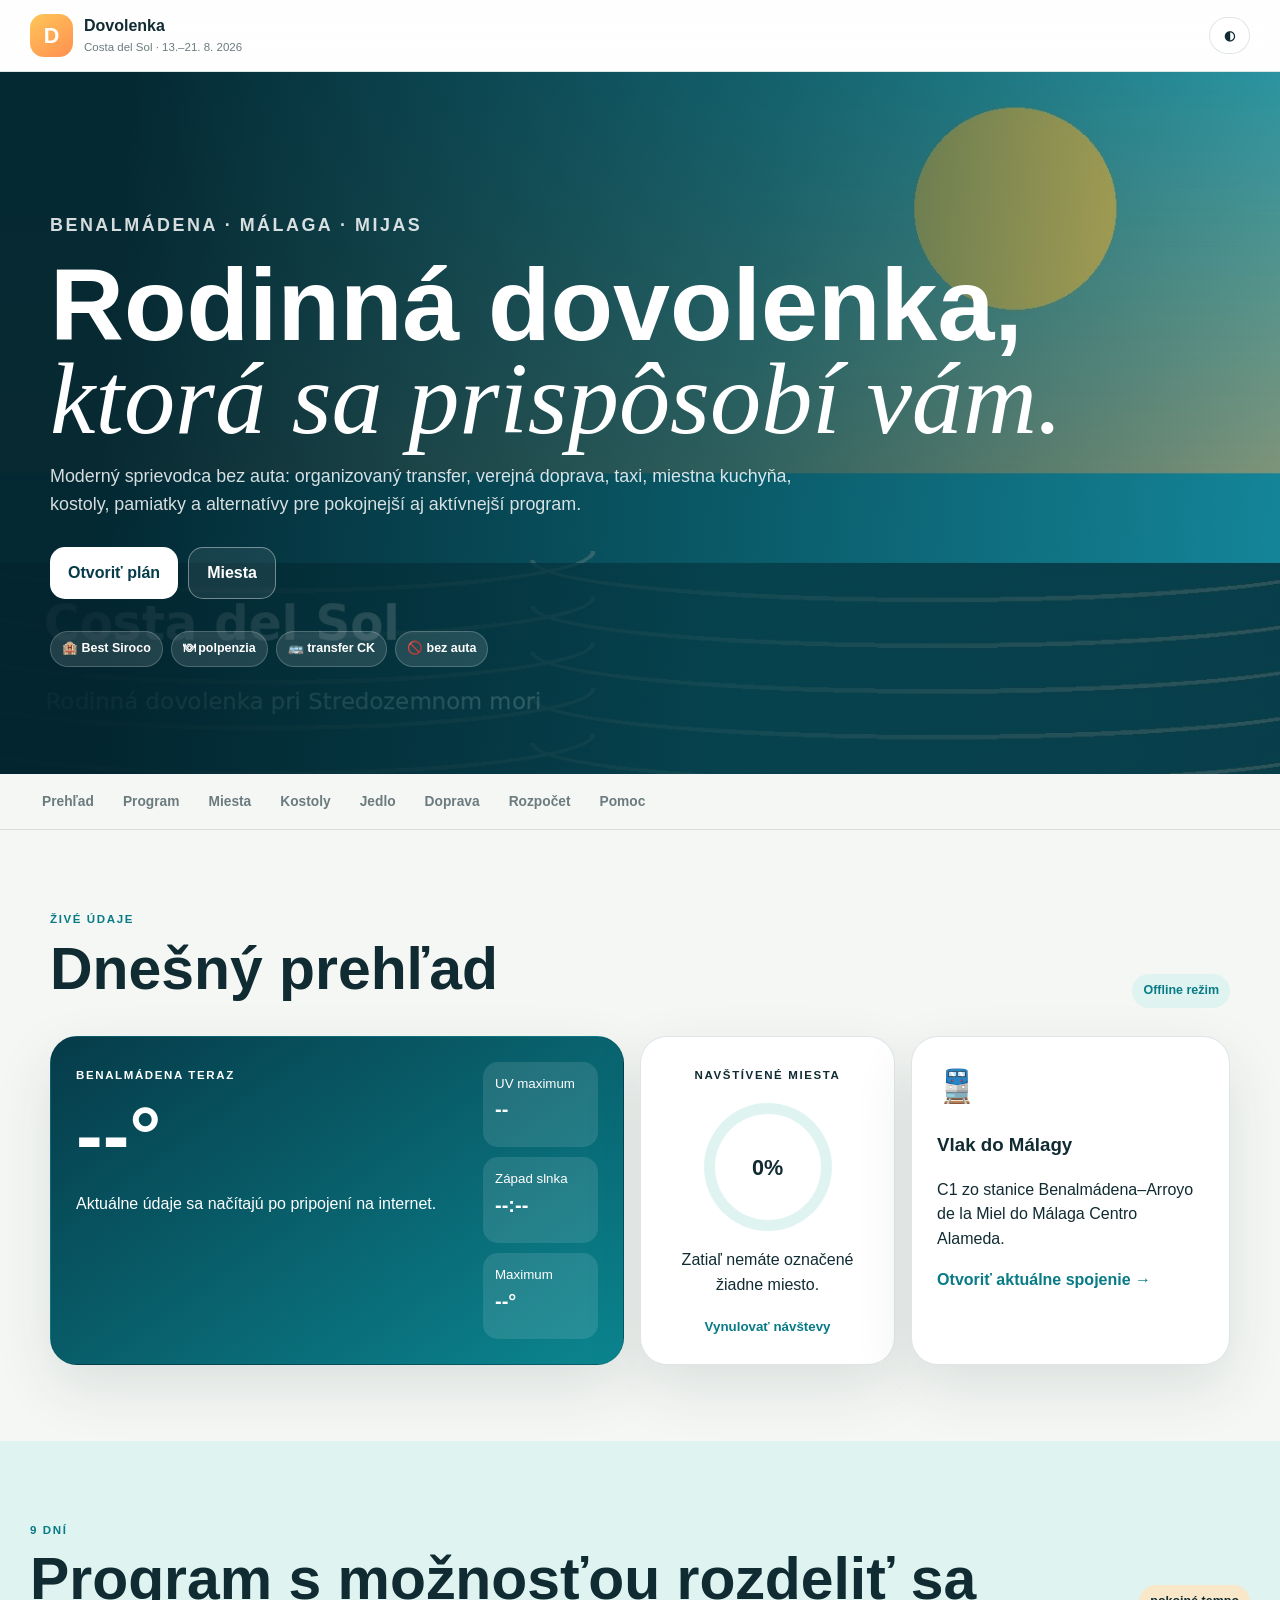
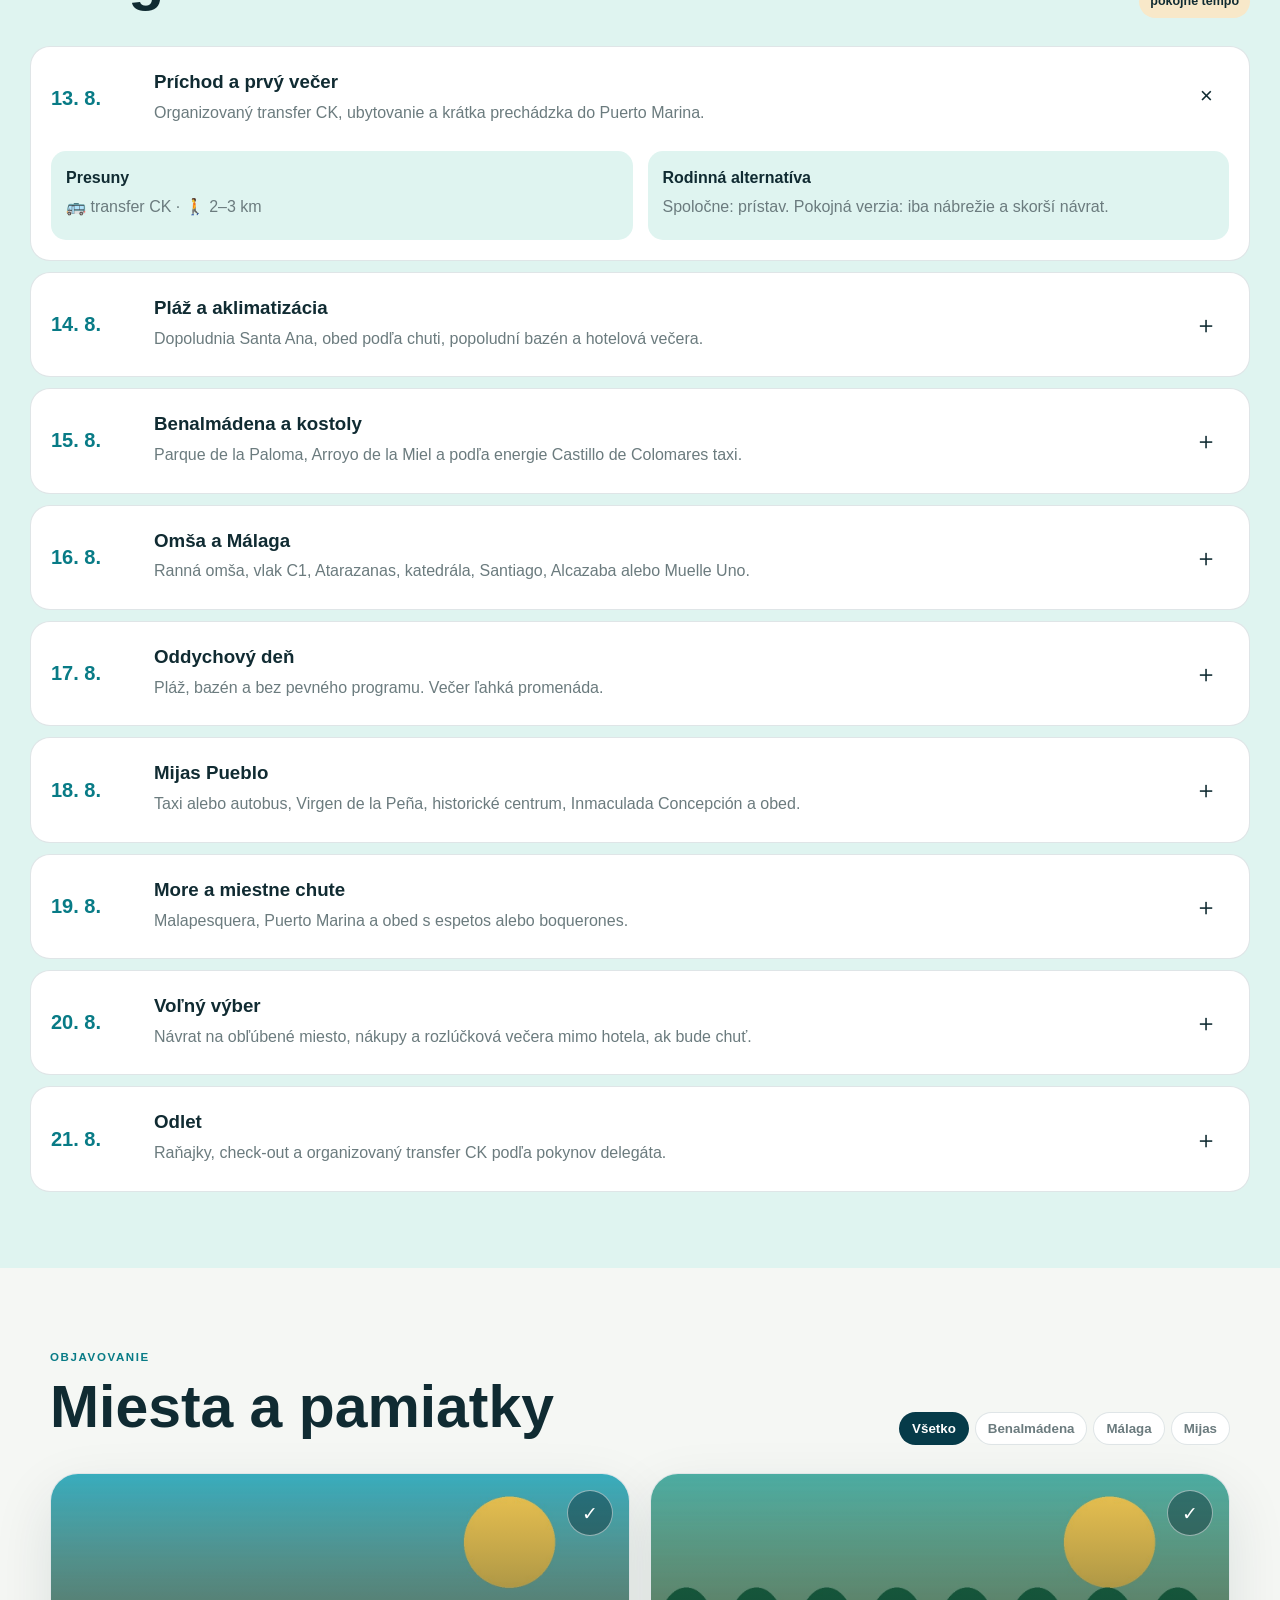
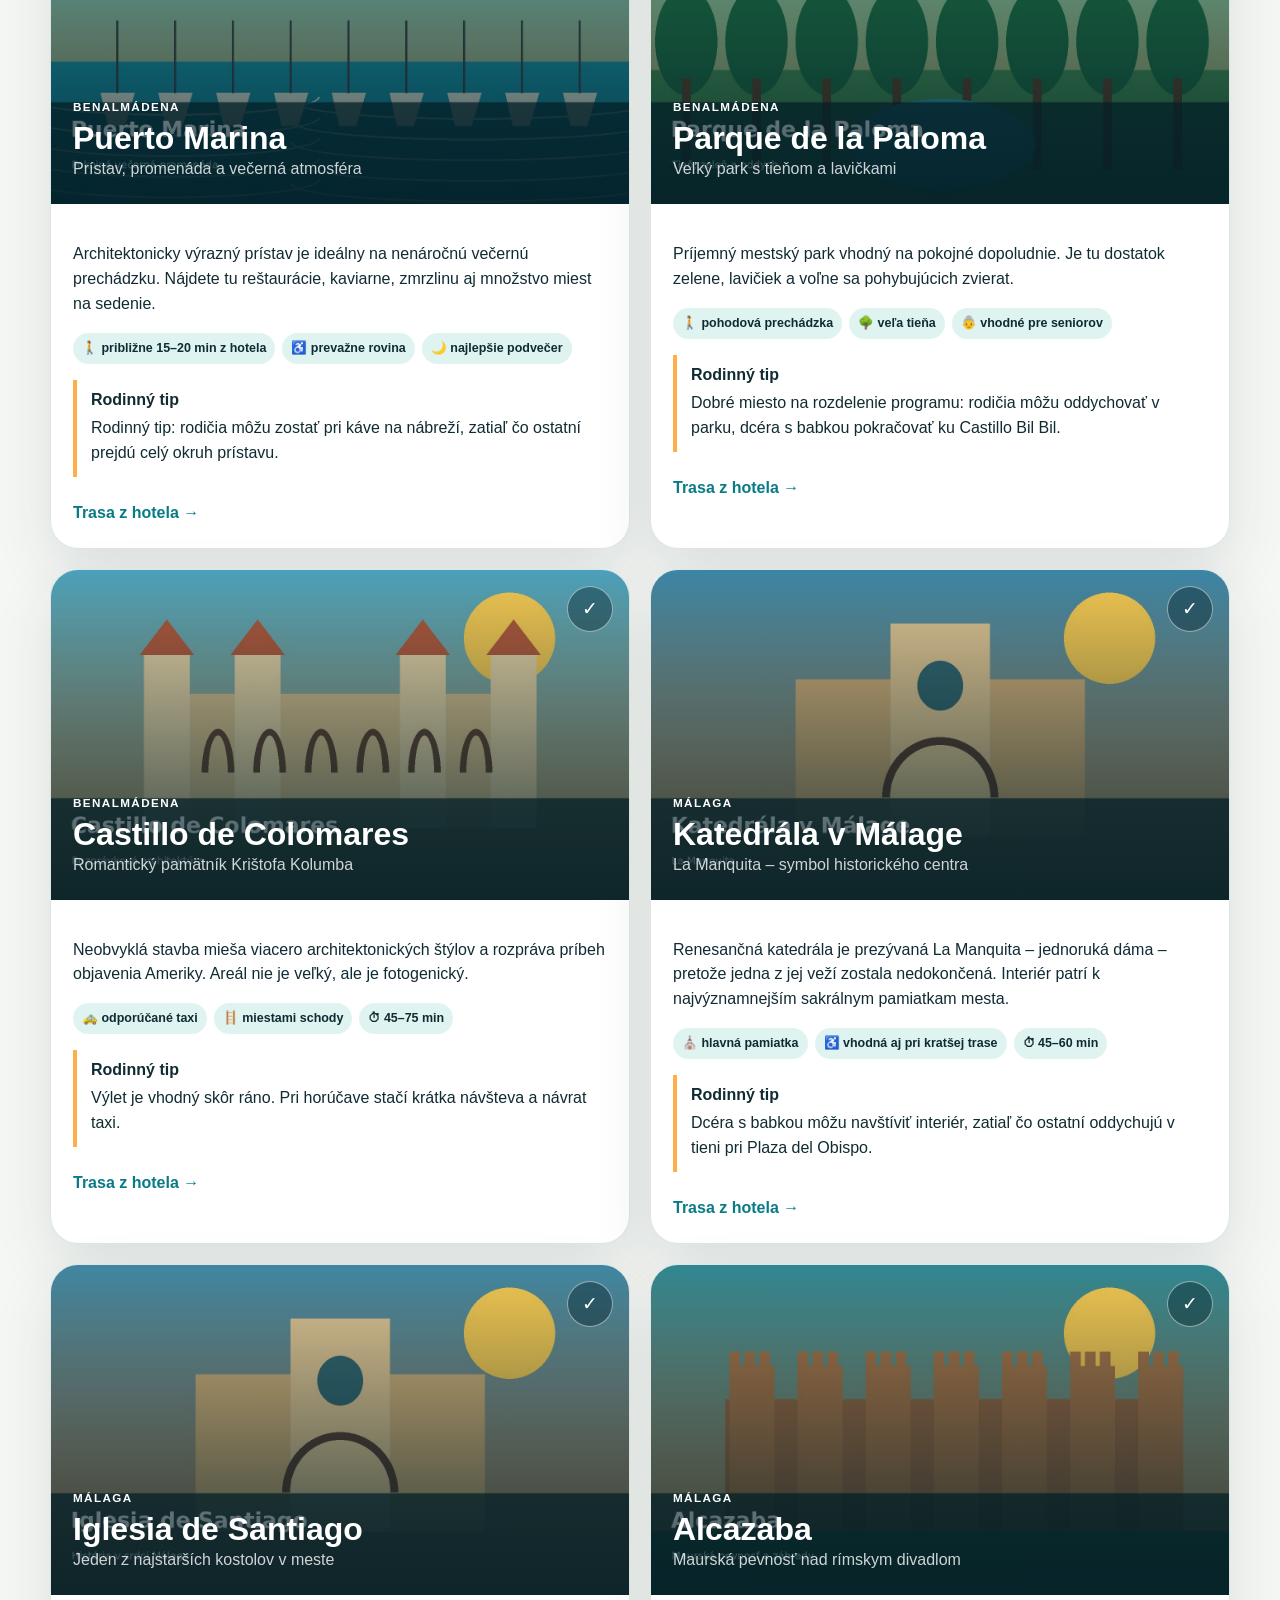
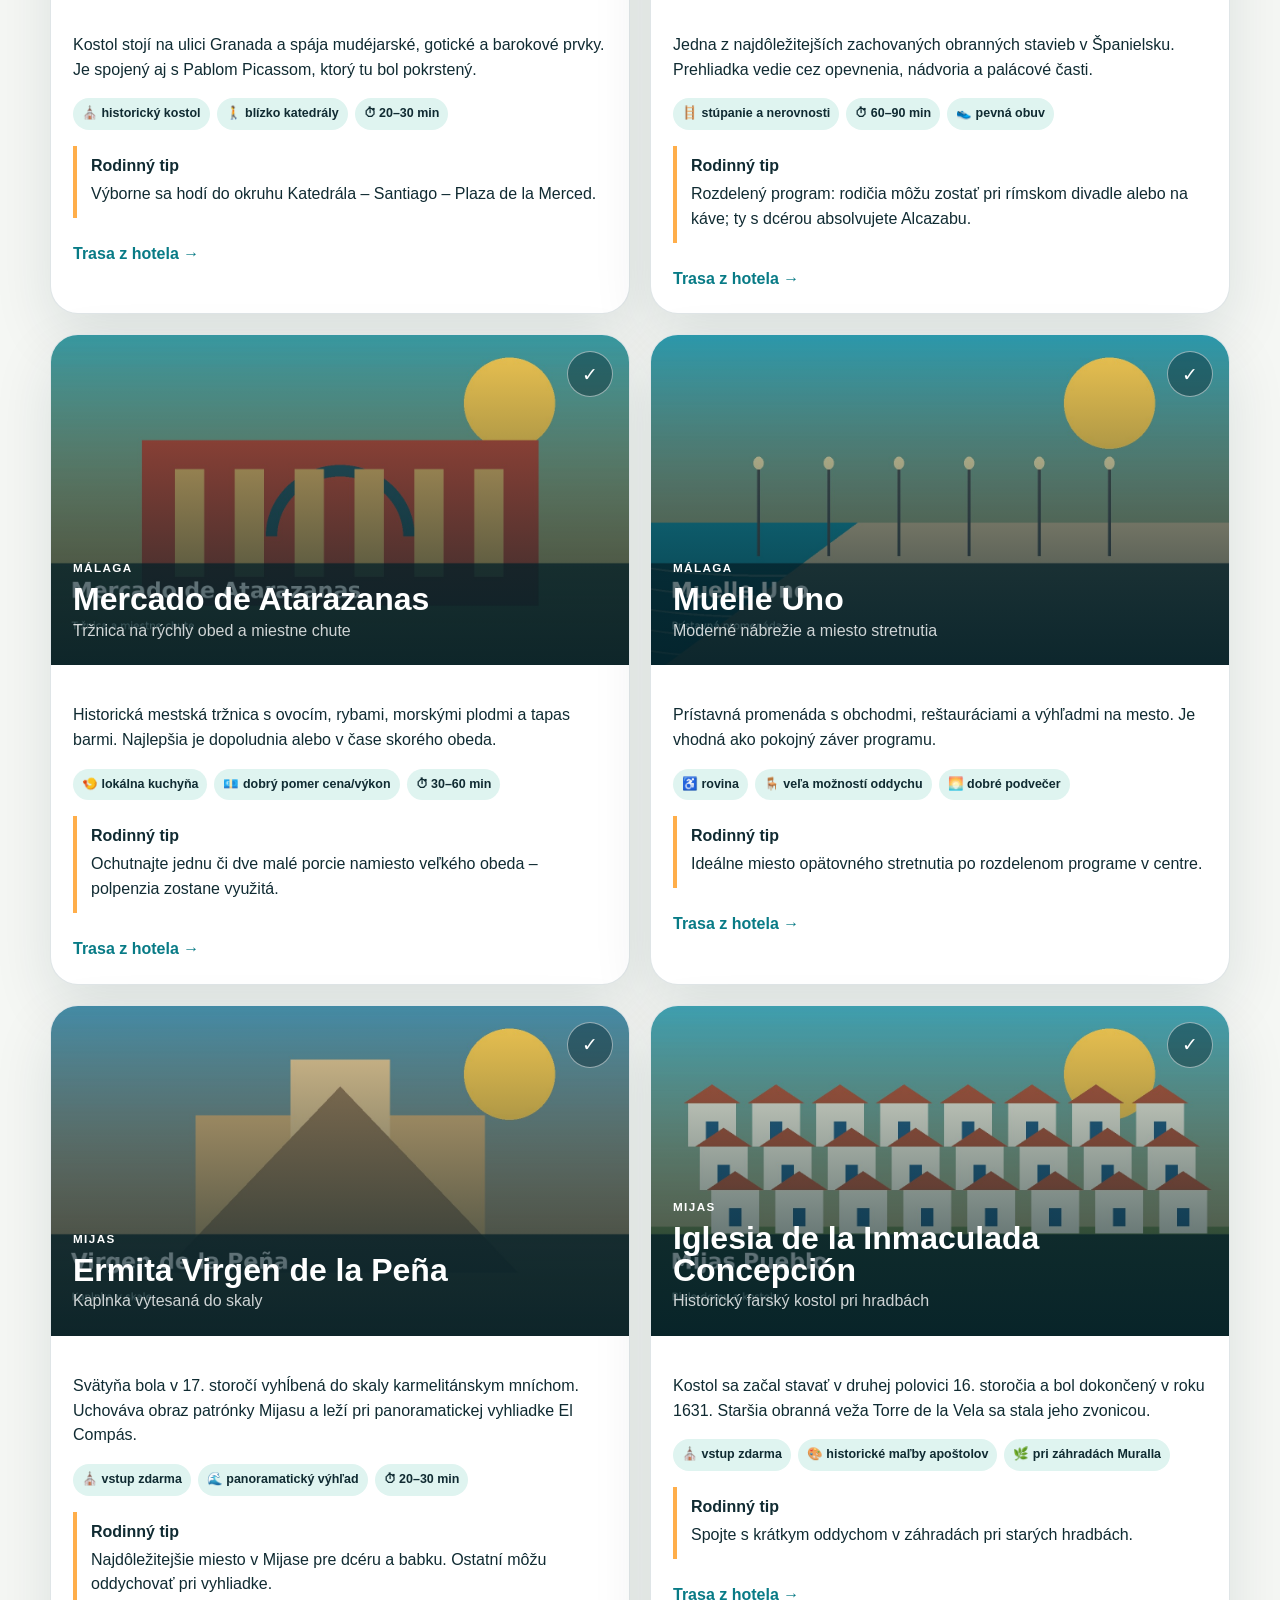
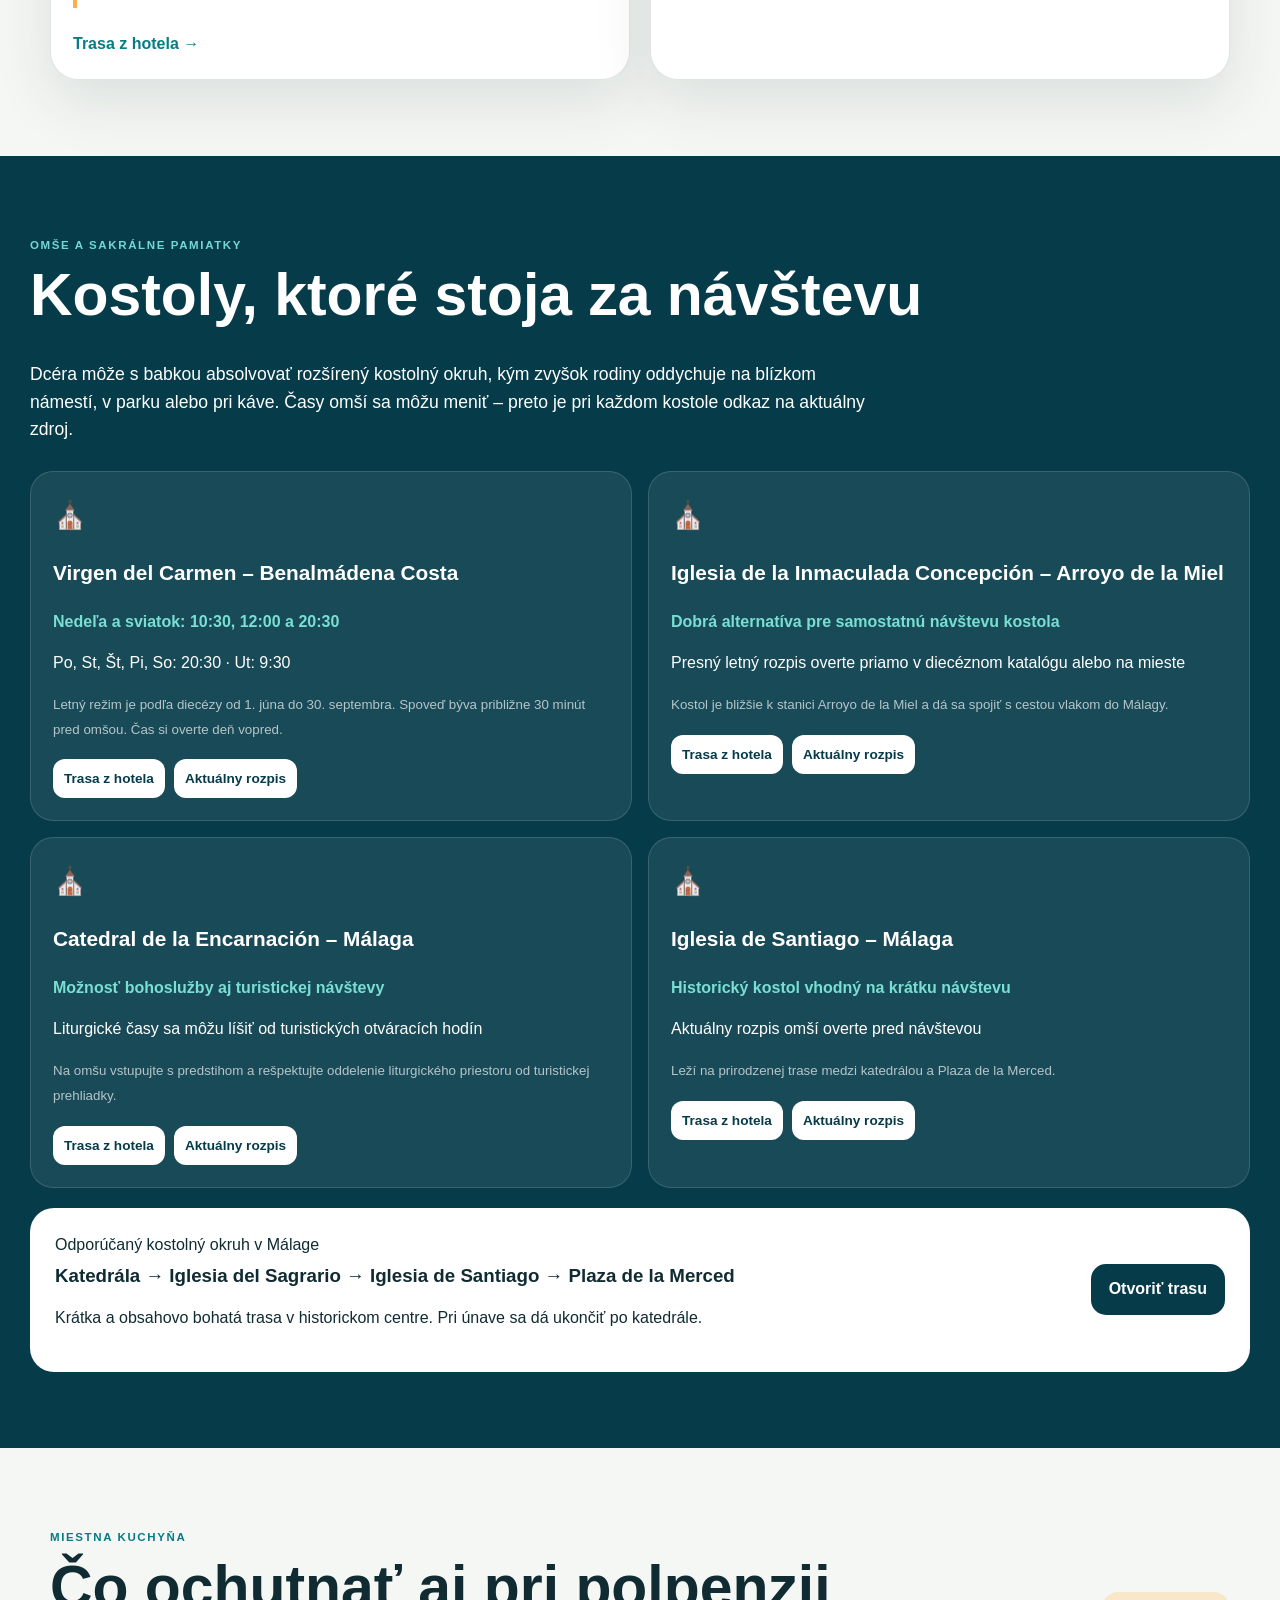
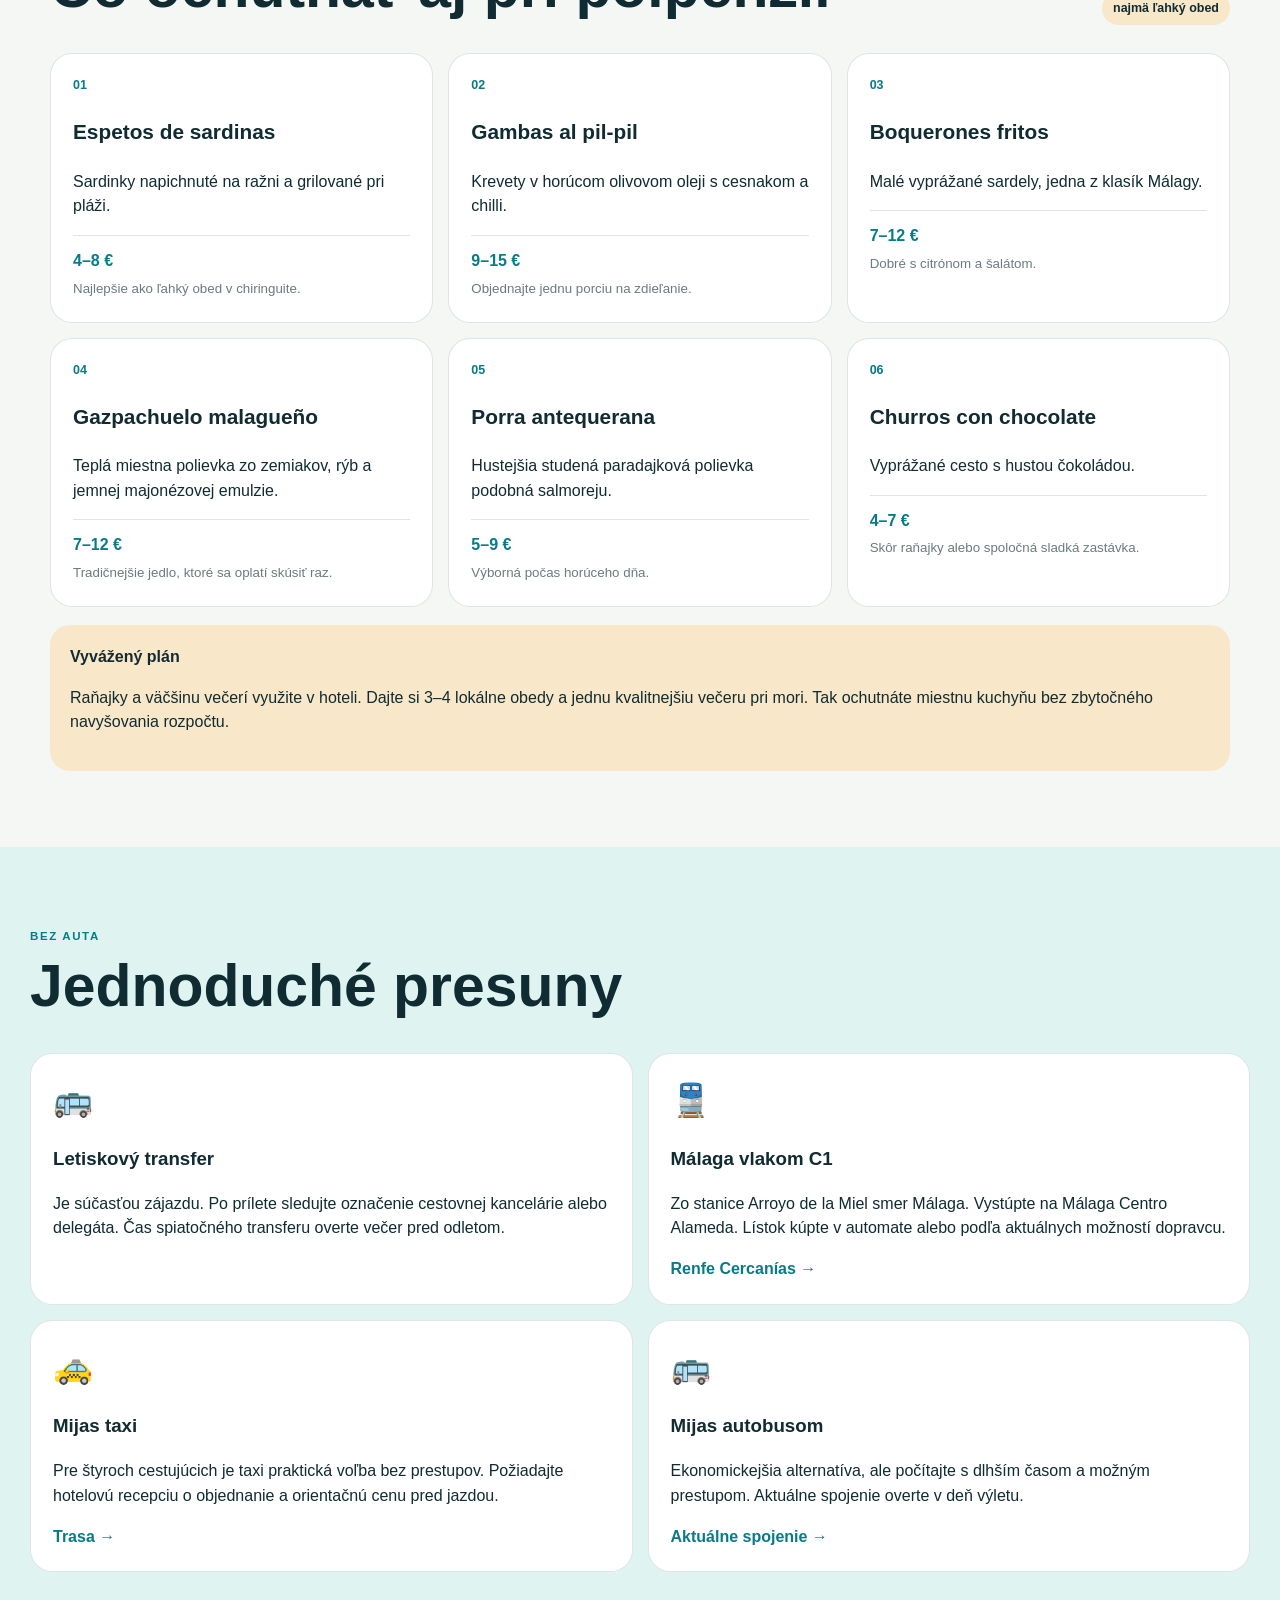
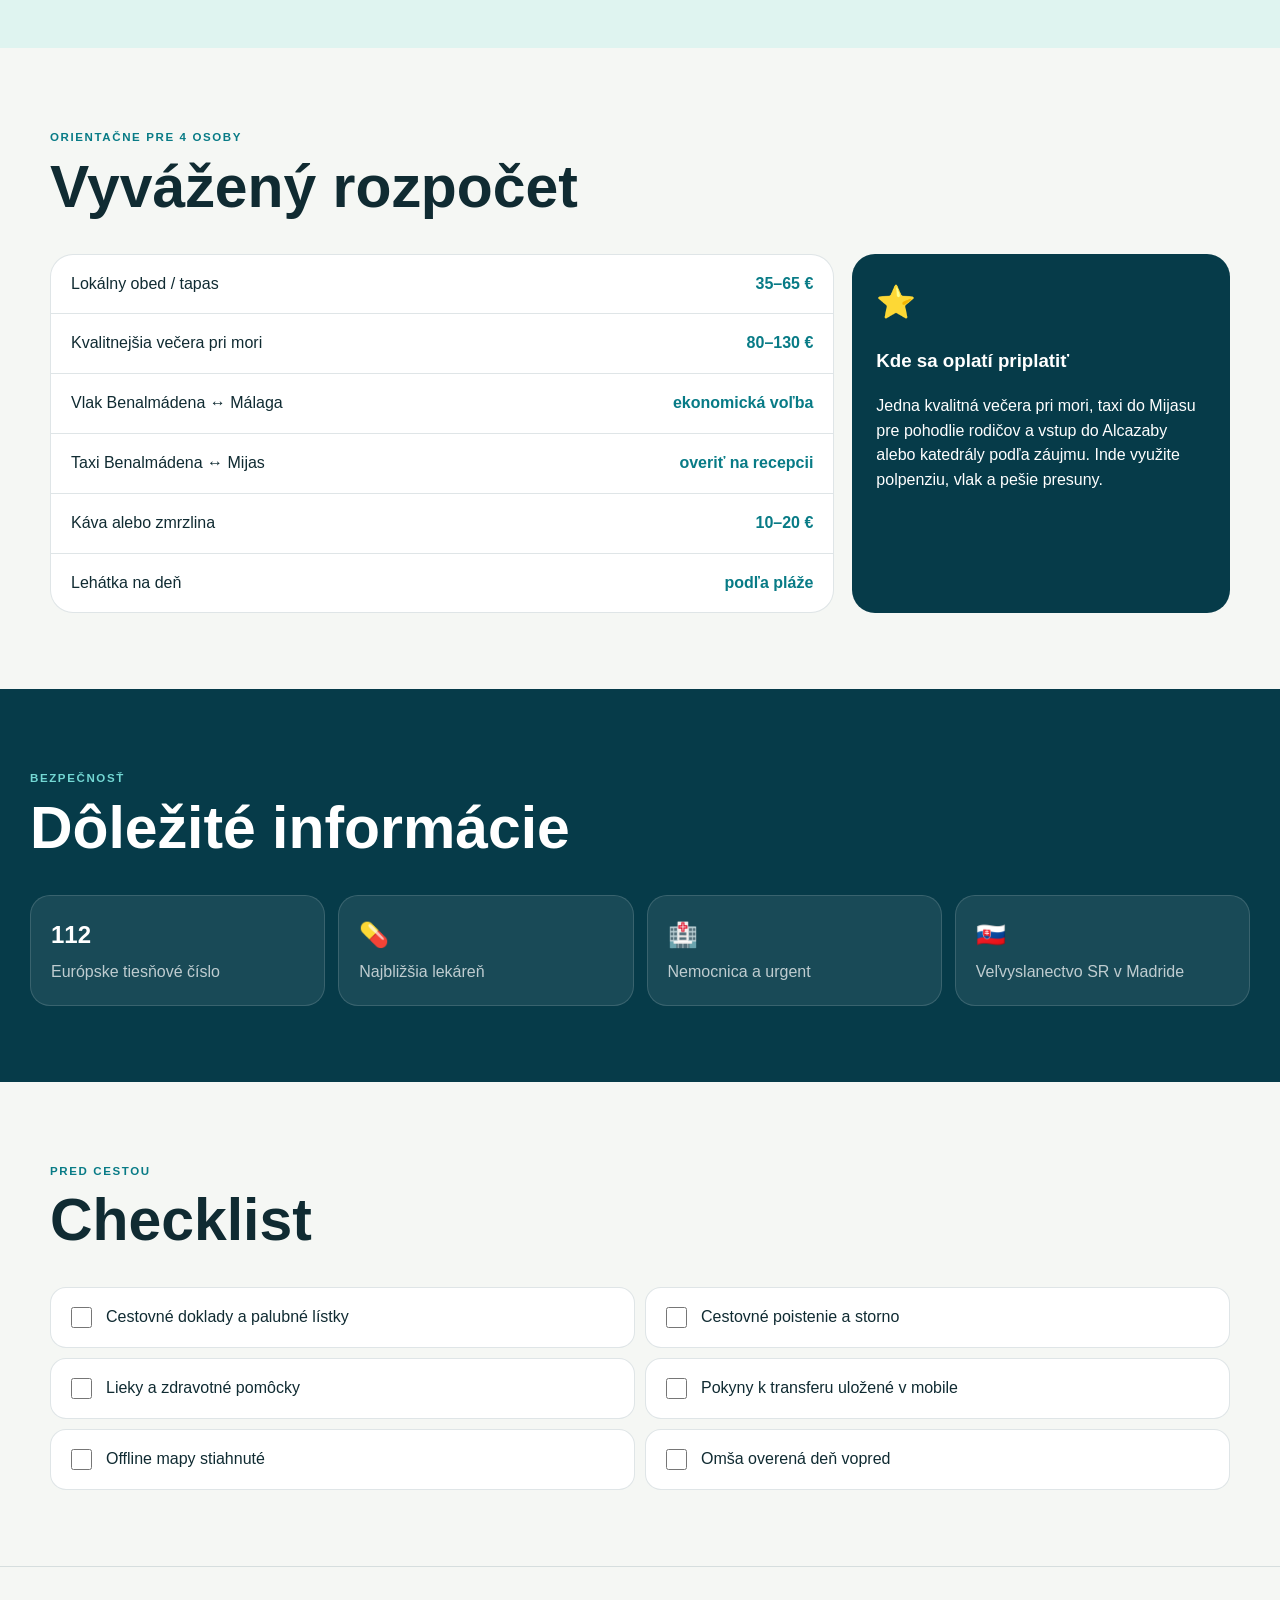
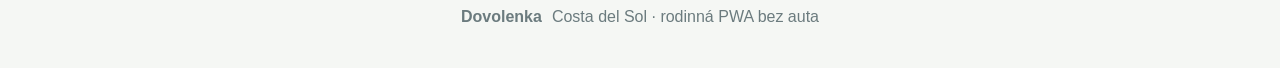
==== commit c36943d5: "Add files via upload" ====
--- a/index.html
+++ b/index.html
@@ -2,7 +2,7 @@
 <html lang="sk">
 <head>
 <meta charset="utf-8"><meta name="viewport" content="width=device-width,initial-scale=1,viewport-fit=cover">
-<meta name="theme-color" content="#063b49"><meta name="apple-mobile-web-app-capable" content="yes">
+<meta name="theme-color" content="#063b49"><meta name="mobile-web-app-capable" content="yes"><meta name="apple-mobile-web-app-capable" content="yes">
 <meta name="apple-mobile-web-app-title" content="Dovolenka">
 <title>Dovolenka · Costa del Sol</title>
 <link rel="manifest" href="./manifest.webmanifest"><link rel="apple-touch-icon" href="./assets/icon-192.png">
@@ -56,55 +56,55 @@
 <div class="section-title"><div><span class="overline">Objavovanie</span><h2>Miesta a pamiatky</h2></div><div class="filters"><button class="filter active" data-filter="all">Všetko</button><button class="filter" data-filter="Benalmádena">Benalmádena</button><button class="filter" data-filter="Málaga">Málaga</button><button class="filter" data-filter="Mijas">Mijas</button></div></div>
 <div class="place-grid">
 <article class="place-card" data-group="Benalmádena" data-id="puerto-marina">
-<div class="place-image" style="background-image:linear-gradient(0deg,rgba(3,31,39,.82),rgba(3,31,39,.05)),url('https://commons.wikimedia.org/wiki/Special:FilePath/Puerto_Marina_Benalmadena.jpg?width=1400')">
+<div class="place-image" style="background-image:linear-gradient(0deg,rgba(3,31,39,.82),rgba(3,31,39,.05)),url('assets/images/marina.jpg')">
 <button class="visited" data-visited="puerto-marina" aria-label="Označiť ako navštívené"><span>✓</span></button>
 <div><span class="place-group">Benalmádena</span><h3>Puerto Marina</h3><p>Prístav, promenáda a večerná atmosféra</p></div></div>
-<div class="place-body"><p>Architektonicky výrazný prístav je ideálny na nenáročnú večernú prechádzku. Nájdete tu reštaurácie, kaviarne, zmrzlinu aj množstvo miest na sedenie.</p><div class="meta"><span>🚶 približne 15–20 min z hotela</span><span>♿ prevažne rovina</span><span>🌙 najlepšie podvečer</span></div><div class="family-tip"><b>Rodinný tip</b><p>Rodinný tip: rodičia môžu zostať pri káve na nábreží, zatiaľ čo ostatní prejdú celý okruh prístavu.</p></div><a class="card-link" href="https://www.google.com/maps/dir/?api=1&origin=Hotel+Best+Siroco+Benalmadena&destination=Puerto+Marina+Benalmadena&travelmode=walking" target="_blank">Navigovať v Mapách →</a></div>
+<div class="place-body"><p>Architektonicky výrazný prístav je ideálny na nenáročnú večernú prechádzku. Nájdete tu reštaurácie, kaviarne, zmrzlinu aj množstvo miest na sedenie.</p><div class="meta"><span>🚶 približne 15–20 min z hotela</span><span>♿ prevažne rovina</span><span>🌙 najlepšie podvečer</span></div><div class="family-tip"><b>Rodinný tip</b><p>Rodinný tip: rodičia môžu zostať pri káve na nábreží, zatiaľ čo ostatní prejdú celý okruh prístavu.</p></div><a class="card-link" href="https://www.google.com/maps/dir/?api=1&origin=Hotel+Best+Siroco+Benalmadena&destination=Puerto+Marina+Benalmadena&travelmode=walking" target="_blank">Trasa z hotela →</a></div>
 </article><article class="place-card" data-group="Benalmádena" data-id="paloma">
-<div class="place-image" style="background-image:linear-gradient(0deg,rgba(3,31,39,.82),rgba(3,31,39,.05)),url('https://commons.wikimedia.org/wiki/Special:FilePath/Parque_de_la_Paloma_Benalmadena.jpg?width=1400')">
+<div class="place-image" style="background-image:linear-gradient(0deg,rgba(3,31,39,.82),rgba(3,31,39,.05)),url('assets/images/park.jpg')">
 <button class="visited" data-visited="paloma" aria-label="Označiť ako navštívené"><span>✓</span></button>
 <div><span class="place-group">Benalmádena</span><h3>Parque de la Paloma</h3><p>Veľký park s tieňom a lavičkami</p></div></div>
-<div class="place-body"><p>Príjemný mestský park vhodný na pokojné dopoludnie. Je tu dostatok zelene, lavičiek a voľne sa pohybujúcich zvierat.</p><div class="meta"><span>🚶 pohodová prechádzka</span><span>🌳 veľa tieňa</span><span>👵 vhodné pre seniorov</span></div><div class="family-tip"><b>Rodinný tip</b><p>Dobré miesto na rozdelenie programu: rodičia môžu oddychovať v parku, dcéra s babkou pokračovať ku Castillo Bil Bil.</p></div><a class="card-link" href="https://www.google.com/maps/dir/?api=1&origin=Hotel+Best+Siroco+Benalmadena&destination=Parque+de+la+Paloma&travelmode=walking" target="_blank">Navigovať v Mapách →</a></div>
+<div class="place-body"><p>Príjemný mestský park vhodný na pokojné dopoludnie. Je tu dostatok zelene, lavičiek a voľne sa pohybujúcich zvierat.</p><div class="meta"><span>🚶 pohodová prechádzka</span><span>🌳 veľa tieňa</span><span>👵 vhodné pre seniorov</span></div><div class="family-tip"><b>Rodinný tip</b><p>Dobré miesto na rozdelenie programu: rodičia môžu oddychovať v parku, dcéra s babkou pokračovať ku Castillo Bil Bil.</p></div><a class="card-link" href="https://www.google.com/maps/dir/?api=1&origin=Hotel+Best+Siroco+Benalmadena&destination=Parque+de+la+Paloma&travelmode=walking" target="_blank">Trasa z hotela →</a></div>
 </article><article class="place-card" data-group="Benalmádena" data-id="colomares">
-<div class="place-image" style="background-image:linear-gradient(0deg,rgba(3,31,39,.82),rgba(3,31,39,.05)),url('https://commons.wikimedia.org/wiki/Special:FilePath/Castillo_de_Colomares_Benalmadena.jpg?width=1400')">
+<div class="place-image" style="background-image:linear-gradient(0deg,rgba(3,31,39,.82),rgba(3,31,39,.05)),url('assets/images/colomares.jpg')">
 <button class="visited" data-visited="colomares" aria-label="Označiť ako navštívené"><span>✓</span></button>
 <div><span class="place-group">Benalmádena</span><h3>Castillo de Colomares</h3><p>Romantický pamätník Krištofa Kolumba</p></div></div>
-<div class="place-body"><p>Neobvyklá stavba mieša viacero architektonických štýlov a rozpráva príbeh objavenia Ameriky. Areál nie je veľký, ale je fotogenický.</p><div class="meta"><span>🚕 odporúčané taxi</span><span>🪜 miestami schody</span><span>⏱ 45–75 min</span></div><div class="family-tip"><b>Rodinný tip</b><p>Výlet je vhodný skôr ráno. Pri horúčave stačí krátka návšteva a návrat taxi.</p></div><a class="card-link" href="https://www.google.com/maps/dir/?api=1&origin=Hotel+Best+Siroco+Benalmadena&destination=Castillo+de+Colomares" target="_blank">Navigovať v Mapách →</a></div>
+<div class="place-body"><p>Neobvyklá stavba mieša viacero architektonických štýlov a rozpráva príbeh objavenia Ameriky. Areál nie je veľký, ale je fotogenický.</p><div class="meta"><span>🚕 odporúčané taxi</span><span>🪜 miestami schody</span><span>⏱ 45–75 min</span></div><div class="family-tip"><b>Rodinný tip</b><p>Výlet je vhodný skôr ráno. Pri horúčave stačí krátka návšteva a návrat taxi.</p></div><a class="card-link" href="https://www.google.com/maps/dir/?api=1&origin=Hotel+Best+Siroco+Benalmadena&destination=Castillo+de+Colomares" target="_blank">Trasa z hotela →</a></div>
 </article><article class="place-card" data-group="Málaga" data-id="malaga-cathedral">
-<div class="place-image" style="background-image:linear-gradient(0deg,rgba(3,31,39,.82),rgba(3,31,39,.05)),url('https://commons.wikimedia.org/wiki/Special:FilePath/Malaga_Cathedral_2018.jpg?width=1400')">
+<div class="place-image" style="background-image:linear-gradient(0deg,rgba(3,31,39,.82),rgba(3,31,39,.05)),url('assets/images/cathedral.jpg')">
 <button class="visited" data-visited="malaga-cathedral" aria-label="Označiť ako navštívené"><span>✓</span></button>
 <div><span class="place-group">Málaga</span><h3>Katedrála v Málage</h3><p>La Manquita – symbol historického centra</p></div></div>
-<div class="place-body"><p>Renesančná katedrála je prezývaná La Manquita – jednoruká dáma – pretože jedna z jej veží zostala nedokončená. Interiér patrí k najvýznamnejším sakrálnym pamiatkam mesta.</p><div class="meta"><span>⛪ hlavná pamiatka</span><span>♿ vhodná aj pri kratšej trase</span><span>⏱ 45–60 min</span></div><div class="family-tip"><b>Rodinný tip</b><p>Dcéra s babkou môžu navštíviť interiér, zatiaľ čo ostatní oddychujú v tieni pri Plaza del Obispo.</p></div><a class="card-link" href="https://www.google.com/maps/search/?api=1&query=Catedral+de+Malaga" target="_blank">Navigovať v Mapách →</a></div>
+<div class="place-body"><p>Renesančná katedrála je prezývaná La Manquita – jednoruká dáma – pretože jedna z jej veží zostala nedokončená. Interiér patrí k najvýznamnejším sakrálnym pamiatkam mesta.</p><div class="meta"><span>⛪ hlavná pamiatka</span><span>♿ vhodná aj pri kratšej trase</span><span>⏱ 45–60 min</span></div><div class="family-tip"><b>Rodinný tip</b><p>Dcéra s babkou môžu navštíviť interiér, zatiaľ čo ostatní oddychujú v tieni pri Plaza del Obispo.</p></div><a class="card-link" href="https://www.google.com/maps/dir/?api=1&origin=Hotel+Best+Siroco+Benalmadena&destination=Catedral+de+Malaga" target="_blank">Trasa z hotela →</a></div>
 </article><article class="place-card" data-group="Málaga" data-id="santiago">
-<div class="place-image" style="background-image:linear-gradient(0deg,rgba(3,31,39,.82),rgba(3,31,39,.05)),url('https://commons.wikimedia.org/wiki/Special:FilePath/Iglesia_de_Santiago_Malaga.jpg?width=1400')">
+<div class="place-image" style="background-image:linear-gradient(0deg,rgba(3,31,39,.82),rgba(3,31,39,.05)),url('assets/images/santiago.jpg')">
 <button class="visited" data-visited="santiago" aria-label="Označiť ako navštívené"><span>✓</span></button>
 <div><span class="place-group">Málaga</span><h3>Iglesia de Santiago</h3><p>Jeden z najstarších kostolov v meste</p></div></div>
-<div class="place-body"><p>Kostol stojí na ulici Granada a spája mudéjarské, gotické a barokové prvky. Je spojený aj s Pablom Picassom, ktorý tu bol pokrstený.</p><div class="meta"><span>⛪ historický kostol</span><span>🚶 blízko katedrály</span><span>⏱ 20–30 min</span></div><div class="family-tip"><b>Rodinný tip</b><p>Výborne sa hodí do okruhu Katedrála – Santiago – Plaza de la Merced.</p></div><a class="card-link" href="https://www.google.com/maps/search/?api=1&query=Iglesia+de+Santiago+Malaga" target="_blank">Navigovať v Mapách →</a></div>
+<div class="place-body"><p>Kostol stojí na ulici Granada a spája mudéjarské, gotické a barokové prvky. Je spojený aj s Pablom Picassom, ktorý tu bol pokrstený.</p><div class="meta"><span>⛪ historický kostol</span><span>🚶 blízko katedrály</span><span>⏱ 20–30 min</span></div><div class="family-tip"><b>Rodinný tip</b><p>Výborne sa hodí do okruhu Katedrála – Santiago – Plaza de la Merced.</p></div><a class="card-link" href="https://www.google.com/maps/dir/?api=1&origin=Hotel+Best+Siroco+Benalmadena&destination=Iglesia+de+Santiago+Malaga" target="_blank">Trasa z hotela →</a></div>
 </article><article class="place-card" data-group="Málaga" data-id="alcazaba">
-<div class="place-image" style="background-image:linear-gradient(0deg,rgba(3,31,39,.82),rgba(3,31,39,.05)),url('https://commons.wikimedia.org/wiki/Special:FilePath/Alcazaba_de_Malaga_02.jpg?width=1400')">
+<div class="place-image" style="background-image:linear-gradient(0deg,rgba(3,31,39,.82),rgba(3,31,39,.05)),url('assets/images/alcazaba.jpg')">
 <button class="visited" data-visited="alcazaba" aria-label="Označiť ako navštívené"><span>✓</span></button>
 <div><span class="place-group">Málaga</span><h3>Alcazaba</h3><p>Maurská pevnosť nad rímskym divadlom</p></div></div>
-<div class="place-body"><p>Jedna z najdôležitejších zachovaných obranných stavieb v Španielsku. Prehliadka vedie cez opevnenia, nádvoria a palácové časti.</p><div class="meta"><span>🪜 stúpanie a nerovnosti</span><span>⏱ 60–90 min</span><span>👟 pevná obuv</span></div><div class="family-tip"><b>Rodinný tip</b><p>Rozdelený program: rodičia môžu zostať pri rímskom divadle alebo na káve; ty s dcérou absolvujete Alcazabu.</p></div><a class="card-link" href="https://www.google.com/maps/search/?api=1&query=Alcazaba+de+Malaga" target="_blank">Navigovať v Mapách →</a></div>
+<div class="place-body"><p>Jedna z najdôležitejších zachovaných obranných stavieb v Španielsku. Prehliadka vedie cez opevnenia, nádvoria a palácové časti.</p><div class="meta"><span>🪜 stúpanie a nerovnosti</span><span>⏱ 60–90 min</span><span>👟 pevná obuv</span></div><div class="family-tip"><b>Rodinný tip</b><p>Rozdelený program: rodičia môžu zostať pri rímskom divadle alebo na káve; ty s dcérou absolvujete Alcazabu.</p></div><a class="card-link" href="https://www.google.com/maps/dir/?api=1&origin=Hotel+Best+Siroco+Benalmadena&destination=Alcazaba+de+Malaga" target="_blank">Trasa z hotela →</a></div>
 </article><article class="place-card" data-group="Málaga" data-id="atarazanas">
-<div class="place-image" style="background-image:linear-gradient(0deg,rgba(3,31,39,.82),rgba(3,31,39,.05)),url('https://commons.wikimedia.org/wiki/Special:FilePath/Mercado_Central_de_Atarazanas_Malaga.jpg?width=1400')">
+<div class="place-image" style="background-image:linear-gradient(0deg,rgba(3,31,39,.82),rgba(3,31,39,.05)),url('assets/images/atarazanas.jpg')">
 <button class="visited" data-visited="atarazanas" aria-label="Označiť ako navštívené"><span>✓</span></button>
 <div><span class="place-group">Málaga</span><h3>Mercado de Atarazanas</h3><p>Tržnica na rýchly obed a miestne chute</p></div></div>
-<div class="place-body"><p>Historická mestská tržnica s ovocím, rybami, morskými plodmi a tapas barmi. Najlepšia je dopoludnia alebo v čase skorého obeda.</p><div class="meta"><span>🍤 lokálna kuchyňa</span><span>💶 dobrý pomer cena/výkon</span><span>⏱ 30–60 min</span></div><div class="family-tip"><b>Rodinný tip</b><p>Ochutnajte jednu či dve malé porcie namiesto veľkého obeda – polpenzia zostane využitá.</p></div><a class="card-link" href="https://www.google.com/maps/search/?api=1&query=Mercado+Central+de+Atarazanas" target="_blank">Navigovať v Mapách →</a></div>
+<div class="place-body"><p>Historická mestská tržnica s ovocím, rybami, morskými plodmi a tapas barmi. Najlepšia je dopoludnia alebo v čase skorého obeda.</p><div class="meta"><span>🍤 lokálna kuchyňa</span><span>💶 dobrý pomer cena/výkon</span><span>⏱ 30–60 min</span></div><div class="family-tip"><b>Rodinný tip</b><p>Ochutnajte jednu či dve malé porcie namiesto veľkého obeda – polpenzia zostane využitá.</p></div><a class="card-link" href="https://www.google.com/maps/dir/?api=1&origin=Hotel+Best+Siroco+Benalmadena&destination=Mercado+Central+de+Atarazanas" target="_blank">Trasa z hotela →</a></div>
 </article><article class="place-card" data-group="Málaga" data-id="muelle">
-<div class="place-image" style="background-image:linear-gradient(0deg,rgba(3,31,39,.82),rgba(3,31,39,.05)),url('https://commons.wikimedia.org/wiki/Special:FilePath/Muelle_Uno_Malaga.jpg?width=1400')">
+<div class="place-image" style="background-image:linear-gradient(0deg,rgba(3,31,39,.82),rgba(3,31,39,.05)),url('assets/images/muelle.jpg')">
 <button class="visited" data-visited="muelle" aria-label="Označiť ako navštívené"><span>✓</span></button>
 <div><span class="place-group">Málaga</span><h3>Muelle Uno</h3><p>Moderné nábrežie a miesto stretnutia</p></div></div>
-<div class="place-body"><p>Prístavná promenáda s obchodmi, reštauráciami a výhľadmi na mesto. Je vhodná ako pokojný záver programu.</p><div class="meta"><span>♿ rovina</span><span>🪑 veľa možností oddychu</span><span>🌅 dobré podvečer</span></div><div class="family-tip"><b>Rodinný tip</b><p>Ideálne miesto opätovného stretnutia po rozdelenom programe v centre.</p></div><a class="card-link" href="https://www.google.com/maps/search/?api=1&query=Muelle+Uno+Malaga" target="_blank">Navigovať v Mapách →</a></div>
+<div class="place-body"><p>Prístavná promenáda s obchodmi, reštauráciami a výhľadmi na mesto. Je vhodná ako pokojný záver programu.</p><div class="meta"><span>♿ rovina</span><span>🪑 veľa možností oddychu</span><span>🌅 dobré podvečer</span></div><div class="family-tip"><b>Rodinný tip</b><p>Ideálne miesto opätovného stretnutia po rozdelenom programe v centre.</p></div><a class="card-link" href="https://www.google.com/maps/dir/?api=1&origin=Hotel+Best+Siroco+Benalmadena&destination=Muelle+Uno+Malaga" target="_blank">Trasa z hotela →</a></div>
 </article><article class="place-card" data-group="Mijas" data-id="virgen-pena">
-<div class="place-image" style="background-image:linear-gradient(0deg,rgba(3,31,39,.82),rgba(3,31,39,.05)),url('https://commons.wikimedia.org/wiki/Special:FilePath/Ermita_de_la_Virgen_de_la_Pena_Mijas.jpg?width=1400')">
+<div class="place-image" style="background-image:linear-gradient(0deg,rgba(3,31,39,.82),rgba(3,31,39,.05)),url('assets/images/virgen-pena.jpg')">
 <button class="visited" data-visited="virgen-pena" aria-label="Označiť ako navštívené"><span>✓</span></button>
 <div><span class="place-group">Mijas</span><h3>Ermita Virgen de la Peña</h3><p>Kaplnka vytesaná do skaly</p></div></div>
-<div class="place-body"><p>Svätyňa bola v 17. storočí vyhĺbená do skaly karmelitánskym mníchom. Uchováva obraz patrónky Mijasu a leží pri panoramatickej vyhliadke El Compás.</p><div class="meta"><span>⛪ vstup zdarma</span><span>🌊 panoramatický výhľad</span><span>⏱ 20–30 min</span></div><div class="family-tip"><b>Rodinný tip</b><p>Najdôležitejšie miesto v Mijase pre dcéru a babku. Ostatní môžu oddychovať pri vyhliadke.</p></div><a class="card-link" href="https://www.google.com/maps/search/?api=1&query=Ermita+Virgen+de+la+Pena+Mijas" target="_blank">Navigovať v Mapách →</a></div>
+<div class="place-body"><p>Svätyňa bola v 17. storočí vyhĺbená do skaly karmelitánskym mníchom. Uchováva obraz patrónky Mijasu a leží pri panoramatickej vyhliadke El Compás.</p><div class="meta"><span>⛪ vstup zdarma</span><span>🌊 panoramatický výhľad</span><span>⏱ 20–30 min</span></div><div class="family-tip"><b>Rodinný tip</b><p>Najdôležitejšie miesto v Mijase pre dcéru a babku. Ostatní môžu oddychovať pri vyhliadke.</p></div><a class="card-link" href="https://www.google.com/maps/dir/?api=1&origin=Hotel+Best+Siroco+Benalmadena&destination=Ermita+Virgen+de+la+Pena+Mijas" target="_blank">Trasa z hotela →</a></div>
 </article><article class="place-card" data-group="Mijas" data-id="inmaculada-mijas">
-<div class="place-image" style="background-image:linear-gradient(0deg,rgba(3,31,39,.82),rgba(3,31,39,.05)),url('https://commons.wikimedia.org/wiki/Special:FilePath/Iglesia_de_la_Inmaculada_Concepcion_Mijas.jpg?width=1400')">
+<div class="place-image" style="background-image:linear-gradient(0deg,rgba(3,31,39,.82),rgba(3,31,39,.05)),url('assets/images/mijas-church.jpg')">
 <button class="visited" data-visited="inmaculada-mijas" aria-label="Označiť ako navštívené"><span>✓</span></button>
 <div><span class="place-group">Mijas</span><h3>Iglesia de la Inmaculada Concepción</h3><p>Historický farský kostol pri hradbách</p></div></div>
-<div class="place-body"><p>Kostol sa začal stavať v druhej polovici 16. storočia a bol dokončený v roku 1631. Staršia obranná veža Torre de la Vela sa stala jeho zvonicou.</p><div class="meta"><span>⛪ vstup zdarma</span><span>🎨 historické maľby apoštolov</span><span>🌿 pri záhradách Muralla</span></div><div class="family-tip"><b>Rodinný tip</b><p>Spojte s krátkym oddychom v záhradách pri starých hradbách.</p></div><a class="card-link" href="https://www.google.com/maps/search/?api=1&query=Iglesia+Inmaculada+Concepcion+Mijas" target="_blank">Navigovať v Mapách →</a></div>
+<div class="place-body"><p>Kostol sa začal stavať v druhej polovici 16. storočia a bol dokončený v roku 1631. Staršia obranná veža Torre de la Vela sa stala jeho zvonicou.</p><div class="meta"><span>⛪ vstup zdarma</span><span>🎨 historické maľby apoštolov</span><span>🌿 pri záhradách Muralla</span></div><div class="family-tip"><b>Rodinný tip</b><p>Spojte s krátkym oddychom v záhradách pri starých hradbách.</p></div><a class="card-link" href="https://www.google.com/maps/dir/?api=1&origin=Hotel+Best+Siroco+Benalmadena&destination=Iglesia+Inmaculada+Concepcion+Mijas" target="_blank">Trasa z hotela →</a></div>
 </article>
 </div>
 </section>
@@ -113,7 +113,7 @@
 <div class="section-title light"><div><span class="overline">Omše a sakrálne pamiatky</span><h2>Kostoly, ktoré stoja za návštevu</h2></div></div>
 <p class="lead light">Dcéra môže s babkou absolvovať rozšírený kostolný okruh, kým zvyšok rodiny oddychuje na blízkom námestí, v parku alebo pri káve. Časy omší sa môžu meniť – preto je pri každom kostole odkaz na aktuálny zdroj.</p>
 <div class="church-grid">
-<article class="church-card"><span class="church-icon">⛪</span><h3>Virgen del Carmen – Benalmádena Costa</h3><p class="mass">Nedeľa a sviatok: 10:30, 12:00 a 20:30</p><p>Po, St, Št, Pi, So: 20:30 · Ut: 9:30</p><small>Letný režim je podľa diecézy od 1. júna do 30. septembra. Spoveď býva približne 30 minút pred omšou. Čas si overte deň vopred.</small><div class="church-actions"><a href="https://www.google.com/maps/search/?api=1&query=Parroquia+Virgen+del+Carmen+Benalmadena+Costa" target="_blank">Navigovať</a><a href="https://diocesismalaga.es/parroquias/85/virgen-del-carmen-benalmadena-costa" target="_blank">Aktuálny rozpis</a></div></article><article class="church-card"><span class="church-icon">⛪</span><h3>Iglesia de la Inmaculada Concepción – Arroyo de la Miel</h3><p class="mass">Dobrá alternatíva pre samostatnú návštevu kostola</p><p>Presný letný rozpis overte priamo v diecéznom katalógu alebo na mieste</p><small>Kostol je bližšie k stanici Arroyo de la Miel a dá sa spojiť s cestou vlakom do Málagy.</small><div class="church-actions"><a href="https://www.google.com/maps/search/?api=1&query=Parroquia+Inmaculada+Concepcion+Arroyo+de+la+Miel" target="_blank">Navigovať</a><a href="https://diocesismalaga.es/" target="_blank">Aktuálny rozpis</a></div></article><article class="church-card"><span class="church-icon">⛪</span><h3>Catedral de la Encarnación – Málaga</h3><p class="mass">Možnosť bohoslužby aj turistickej návštevy</p><p>Liturgické časy sa môžu líšiť od turistických otváracích hodín</p><small>Na omšu vstupujte s predstihom a rešpektujte oddelenie liturgického priestoru od turistickej prehliadky.</small><div class="church-actions"><a href="https://www.google.com/maps/search/?api=1&query=Catedral+de+Malaga" target="_blank">Navigovať</a><a href="https://malagacatedral.com/" target="_blank">Aktuálny rozpis</a></div></article><article class="church-card"><span class="church-icon">⛪</span><h3>Iglesia de Santiago – Málaga</h3><p class="mass">Historický kostol vhodný na krátku návštevu</p><p>Aktuálny rozpis omší overte pred návštevou</p><small>Leží na prirodzenej trase medzi katedrálou a Plaza de la Merced.</small><div class="church-actions"><a href="https://www.google.com/maps/search/?api=1&query=Iglesia+de+Santiago+Malaga" target="_blank">Navigovať</a><a href="https://diocesismalaga.es/" target="_blank">Aktuálny rozpis</a></div></article>
+<article class="church-card"><span class="church-icon">⛪</span><h3>Virgen del Carmen – Benalmádena Costa</h3><p class="mass">Nedeľa a sviatok: 10:30, 12:00 a 20:30</p><p>Po, St, Št, Pi, So: 20:30 · Ut: 9:30</p><small>Letný režim je podľa diecézy od 1. júna do 30. septembra. Spoveď býva približne 30 minút pred omšou. Čas si overte deň vopred.</small><div class="church-actions"><a href="https://www.google.com/maps/dir/?api=1&origin=Hotel+Best+Siroco+Benalmadena&destination=Parroquia+Virgen+del+Carmen+Benalmadena+Costa&travelmode=walking" target="_blank">Trasa z hotela</a><a href="https://diocesismalaga.es/parroquias/85/virgen-del-carmen-benalmadena-costa" target="_blank">Aktuálny rozpis</a></div></article><article class="church-card"><span class="church-icon">⛪</span><h3>Iglesia de la Inmaculada Concepción – Arroyo de la Miel</h3><p class="mass">Dobrá alternatíva pre samostatnú návštevu kostola</p><p>Presný letný rozpis overte priamo v diecéznom katalógu alebo na mieste</p><small>Kostol je bližšie k stanici Arroyo de la Miel a dá sa spojiť s cestou vlakom do Málagy.</small><div class="church-actions"><a href="https://www.google.com/maps/dir/?api=1&origin=Hotel+Best+Siroco+Benalmadena&destination=Parroquia+Inmaculada+Concepcion+Arroyo+de+la+Miel" target="_blank">Trasa z hotela</a><a href="https://diocesismalaga.es/" target="_blank">Aktuálny rozpis</a></div></article><article class="church-card"><span class="church-icon">⛪</span><h3>Catedral de la Encarnación – Málaga</h3><p class="mass">Možnosť bohoslužby aj turistickej návštevy</p><p>Liturgické časy sa môžu líšiť od turistických otváracích hodín</p><small>Na omšu vstupujte s predstihom a rešpektujte oddelenie liturgického priestoru od turistickej prehliadky.</small><div class="church-actions"><a href="https://www.google.com/maps/dir/?api=1&origin=Hotel+Best+Siroco+Benalmadena&destination=Catedral+de+Malaga" target="_blank">Trasa z hotela</a><a href="https://malagacatedral.com/" target="_blank">Aktuálny rozpis</a></div></article><article class="church-card"><span class="church-icon">⛪</span><h3>Iglesia de Santiago – Málaga</h3><p class="mass">Historický kostol vhodný na krátku návštevu</p><p>Aktuálny rozpis omší overte pred návštevou</p><small>Leží na prirodzenej trase medzi katedrálou a Plaza de la Merced.</small><div class="church-actions"><a href="https://www.google.com/maps/dir/?api=1&origin=Hotel+Best+Siroco+Benalmadena&destination=Iglesia+de+Santiago+Malaga" target="_blank">Trasa z hotela</a><a href="https://diocesismalaga.es/" target="_blank">Aktuálny rozpis</a></div></article>
 </div>
 <div class="route-banner"><div><span>Odporúčaný kostolný okruh v Málage</span><h3>Katedrála → Iglesia del Sagrario → Iglesia de Santiago → Plaza de la Merced</h3><p>Krátka a obsahovo bohatá trasa v historickom centre. Pri únave sa dá ukončiť po katedrále.</p></div><a class="btn light-btn" href="https://www.google.com/maps/dir/?api=1&origin=Catedral+de+Malaga&destination=Plaza+de+la+Merced+Malaga&waypoints=Iglesia+del+Sagrario+Malaga%7CIglesia+de+Santiago+Malaga&travelmode=walking" target="_blank">Otvoriť trasu</a></div>
 </section>
@@ -148,7 +148,7 @@
 
 <section class="section dark" id="help">
 <div class="section-title light"><div><span class="overline">Bezpečnosť</span><h2>Dôležité informácie</h2></div></div>
-<div class="help-grid"><a href="tel:112"><b>112</b><span>Európske tiesňové číslo</span></a><a href="https://www.google.com/maps/search/?api=1&query=pharmacy+near+Hotel+Best+Siroco+Benalmadena" target="_blank"><b>💊</b><span>Najbližšia lekáreň</span></a><a href="https://www.google.com/maps/search/?api=1&query=hospital+Benalmadena" target="_blank"><b>🏥</b><span>Nemocnica a urgent</span></a><a href="https://www.mzv.sk/web/madrid" target="_blank"><b>🇸🇰</b><span>Veľvyslanectvo SR v Madride</span></a></div>
+<div class="help-grid"><a href="tel:112"><b>112</b><span>Európske tiesňové číslo</span></a><a href="https://www.google.com/maps/dir/?api=1&origin=Hotel+Best+Siroco+Benalmadena&destination=Farmacia+Benalmadena" target="_blank"><b>💊</b><span>Najbližšia lekáreň</span></a><a href="https://www.google.com/maps/dir/?api=1&origin=Hotel+Best+Siroco+Benalmadena&destination=Hospital+Benalmadena" target="_blank"><b>🏥</b><span>Nemocnica a urgent</span></a><a href="https://www.mzv.sk/web/madrid" target="_blank"><b>🇸🇰</b><span>Veľvyslanectvo SR v Madride</span></a></div>
 </section>
 
 <section class="section" id="checklist">
--- a/assets/style.css
+++ b/assets/style.css
@@ -1,7 +1,7 @@
 
 :root{--bg:#f5f7f4;--paper:#fff;--ink:#102b32;--muted:#6b7b7e;--brand:#087b86;--deep:#063b49;--aqua:#dff4f0;--sand:#f8e8c9;--line:rgba(8,59,73,.13);--shadow:0 22px 60px rgba(1,45,54,.11)}
 *{box-sizing:border-box}html{scroll-behavior:smooth;scroll-padding-top:120px}body{margin:0;background:var(--bg);color:var(--ink);font-family:Inter,ui-sans-serif,-apple-system,BlinkMacSystemFont,"Segoe UI",sans-serif;line-height:1.55}body.darkmode{--bg:#082b34;--paper:#103943;--ink:#f5ffff;--muted:#b5c9cc;--aqua:#123f47;--sand:#55492f;--line:rgba(255,255,255,.13);--shadow:0 22px 60px rgba(0,0,0,.25)}a{color:inherit}.topbar{height:72px;position:sticky;top:0;z-index:50;display:flex;justify-content:space-between;align-items:center;padding:0 max(18px,calc((100vw - 1220px)/2));background:color-mix(in srgb,var(--paper) 88%,transparent);backdrop-filter:blur(20px);border-bottom:1px solid var(--line)}.brand{display:flex;gap:11px;align-items:center;text-decoration:none}.brand-icon{width:43px;height:43px;border-radius:14px;display:grid;place-items:center;background:linear-gradient(145deg,#ffc658,#ff8f51);color:#fff;font-size:1.35rem;font-weight:900}.brand b,.brand small{display:block}.brand small{font-size:.72rem;color:var(--muted)}.top-actions{display:flex;gap:8px}.top-actions button{border:1px solid var(--line);background:var(--paper);color:var(--ink);border-radius:999px;padding:10px 14px;font-weight:800}
-.hero{min-height:78vh;position:relative;display:grid;align-items:end;background:url("https://commons.wikimedia.org/wiki/Special:FilePath/Benalmadena_Costa.jpg?width=2000") center/cover}.hero-overlay{position:absolute;inset:0;background:linear-gradient(95deg,rgba(2,36,46,.96) 10%,rgba(5,68,79,.72) 58%,rgba(5,68,79,.18))}.hero-inner{position:relative;z-index:2;width:min(1220px,100%);margin:auto;padding:90px 20px 75px;color:#fff}.eyebrow,.overline{text-transform:uppercase;letter-spacing:.14em;font-size:.72rem;font-weight:900}.hero h1{font-size:clamp(3.2rem,8vw,7.2rem);line-height:.91;max-width:1060px;margin:.16em 0}.hero h1 em{font-family:Georgia,serif;font-weight:400}.hero p{max-width:760px;font-size:1.12rem;color:rgba(255,255,255,.84)}.hero-buttons{display:flex;gap:10px;flex-wrap:wrap;margin-top:28px}.btn{display:inline-flex;justify-content:center;align-items:center;padding:13px 18px;border-radius:15px;text-decoration:none;font-weight:900}.btn.primary{background:#fff;color:var(--deep)}.btn.glass{color:#fff;border:1px solid rgba(255,255,255,.4);background:rgba(255,255,255,.08)}.hero-chips{display:flex;flex-wrap:wrap;gap:8px;margin-top:32px}.hero-chips span,.pill,.status{padding:7px 11px;border-radius:999px;font-size:.78rem;font-weight:800}.hero-chips span{background:rgba(255,255,255,.12);border:1px solid rgba(255,255,255,.2)}
+.hero{min-height:78vh;position:relative;display:grid;align-items:end;background:url("images/hero.jpg") center/cover}.hero-overlay{position:absolute;inset:0;background:linear-gradient(95deg,rgba(2,36,46,.96) 10%,rgba(5,68,79,.72) 58%,rgba(5,68,79,.18))}.hero-inner{position:relative;z-index:2;width:min(1220px,100%);margin:auto;padding:90px 20px 75px;color:#fff}.eyebrow,.overline{text-transform:uppercase;letter-spacing:.14em;font-size:.72rem;font-weight:900}.hero h1{font-size:clamp(3.2rem,8vw,7.2rem);line-height:.91;max-width:1060px;margin:.16em 0}.hero h1 em{font-family:Georgia,serif;font-weight:400}.hero p{max-width:760px;font-size:1.12rem;color:rgba(255,255,255,.84)}.hero-buttons{display:flex;gap:10px;flex-wrap:wrap;margin-top:28px}.btn{display:inline-flex;justify-content:center;align-items:center;padding:13px 18px;border-radius:15px;text-decoration:none;font-weight:900}.btn.primary{background:#fff;color:var(--deep)}.btn.glass{color:#fff;border:1px solid rgba(255,255,255,.4);background:rgba(255,255,255,.08)}.hero-chips{display:flex;flex-wrap:wrap;gap:8px;margin-top:32px}.hero-chips span,.pill,.status{padding:7px 11px;border-radius:999px;font-size:.78rem;font-weight:800}.hero-chips span{background:rgba(255,255,255,.12);border:1px solid rgba(255,255,255,.2)}
 .navrail{position:sticky;top:72px;z-index:40;display:flex;gap:5px;overflow:auto;padding:9px max(14px,calc((100vw - 1220px)/2));background:color-mix(in srgb,var(--bg) 90%,transparent);backdrop-filter:blur(16px);border-bottom:1px solid var(--line)}.navrail a{text-decoration:none;white-space:nowrap;border-radius:999px;padding:8px 12px;font-size:.86rem;font-weight:800;color:var(--muted)}.navrail a:hover{background:var(--paper);color:var(--brand)}
 .section{max-width:1220px;margin:auto;padding:76px 20px}.section.soft{max-width:none;padding-left:max(20px,calc((100vw - 1220px)/2));padding-right:max(20px,calc((100vw - 1220px)/2));background:var(--aqua)}.section.dark{max-width:none;padding-left:max(20px,calc((100vw - 1220px)/2));padding-right:max(20px,calc((100vw - 1220px)/2));background:var(--deep);color:#fff}.section-title{display:flex;align-items:end;justify-content:space-between;gap:20px;margin-bottom:28px}.section h2{font-size:clamp(2rem,4.6vw,4rem);line-height:1;margin:.15em 0}.overline{color:var(--brand)}.section-title.light .overline{color:#73d8d4}.lead{font-size:1.1rem;max-width:850px}.light{color:#fff}.pill{background:var(--sand)}
 .dashboard{display:grid;grid-template-columns:1.8fr .8fr 1fr;gap:16px}.weather-card,.progress-card,.quick-card{border:1px solid var(--line);background:var(--paper);border-radius:27px;padding:25px;box-shadow:var(--shadow)}.weather-card{display:flex;justify-content:space-between;gap:20px;background:linear-gradient(145deg,var(--deep),#0b8690);color:#fff}.temp{font-size:5rem;line-height:1;font-weight:900;margin-top:10px}.weather-side{display:grid;grid-template-columns:1fr;gap:10px}.weather-side div{min-width:115px;background:rgba(255,255,255,.11);border-radius:15px;padding:12px}.weather-side small,.weather-side b{display:block}.weather-side b{font-size:1.25rem}.status{background:var(--aqua);color:var(--brand)}.progress-card{text-align:center}.ring{--p:0deg;width:128px;height:128px;border-radius:50%;margin:17px auto;display:grid;place-items:center;background:conic-gradient(var(--brand) var(--p),var(--aqua) 0);position:relative}.ring:before{content:"";position:absolute;inset:11px;border-radius:50%;background:var(--paper)}.ring span{position:relative;font-size:1.35rem;font-weight:900}.text-button{border:0;background:none;color:var(--brand);font-weight:800}.quick-card span{font-size:2rem}.quick-card a,.card-link,.transport-grid a{color:var(--brand);font-weight:900;text-decoration:none}
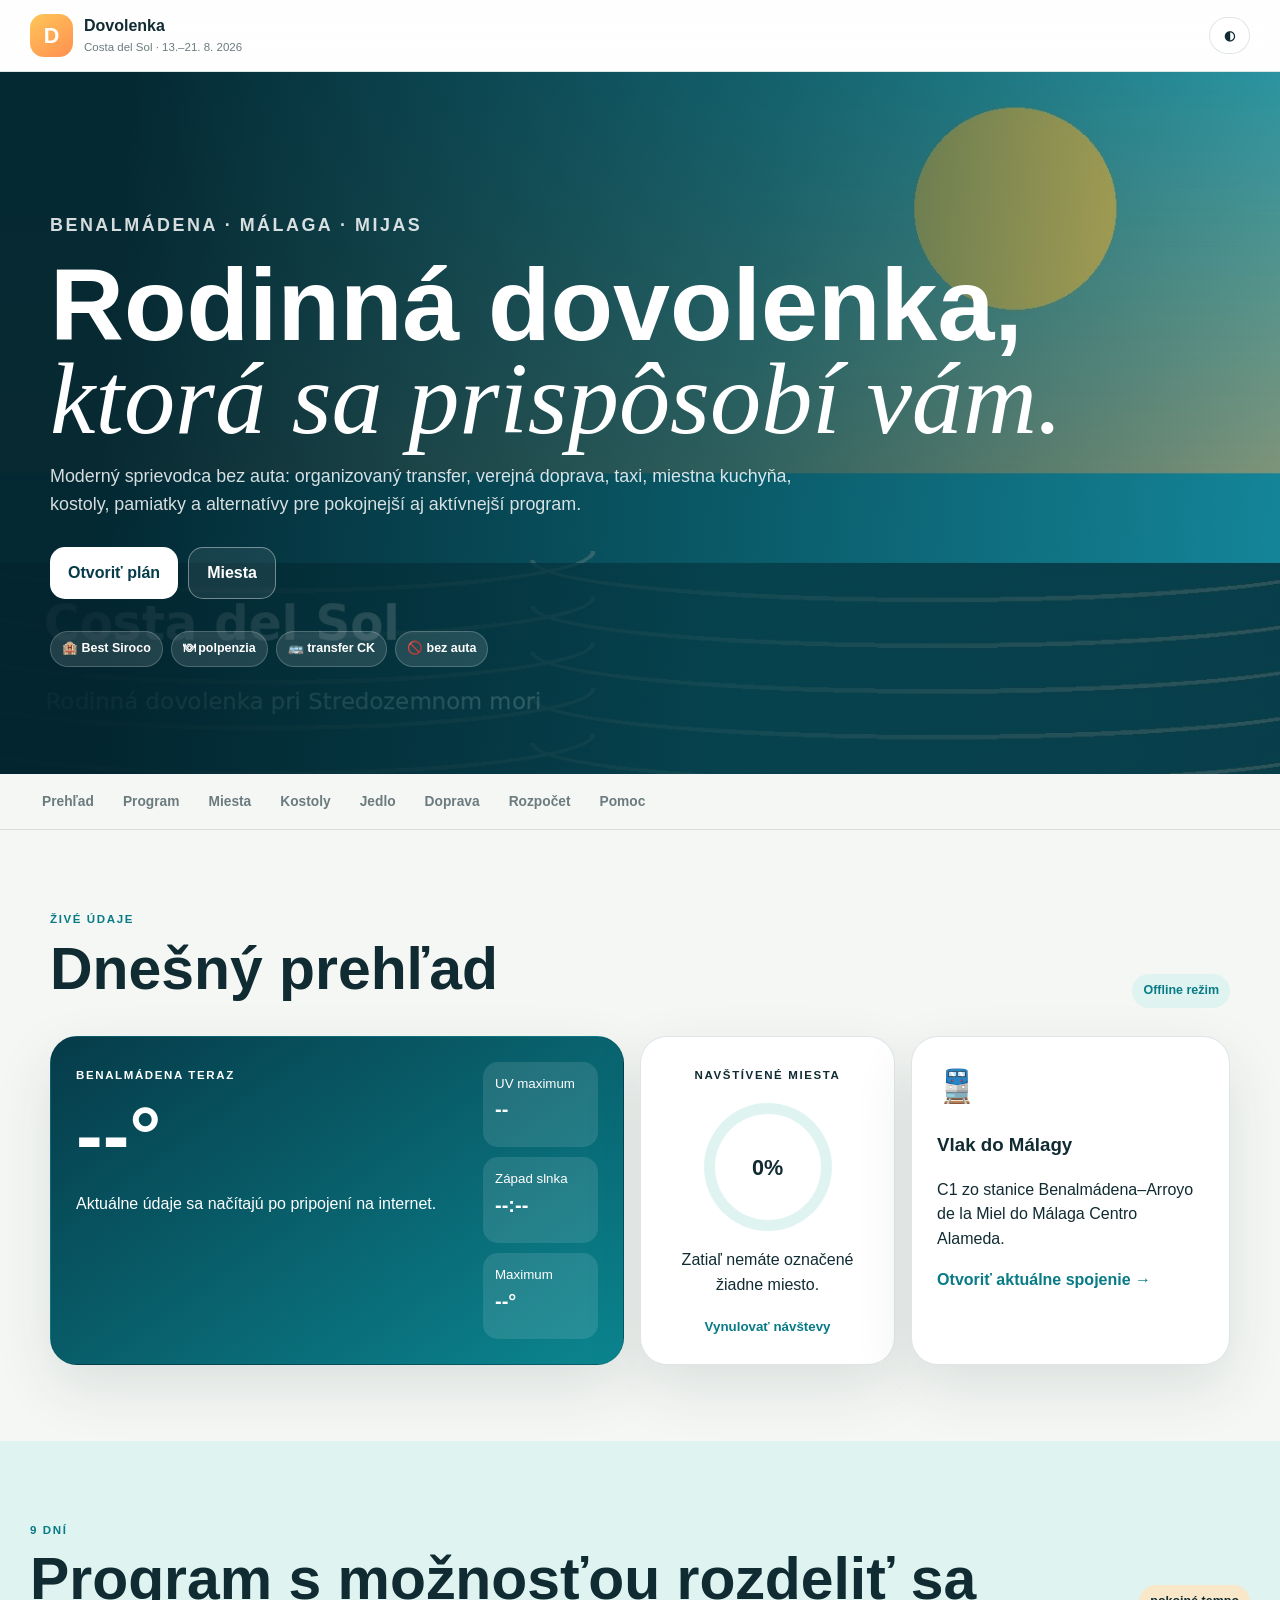
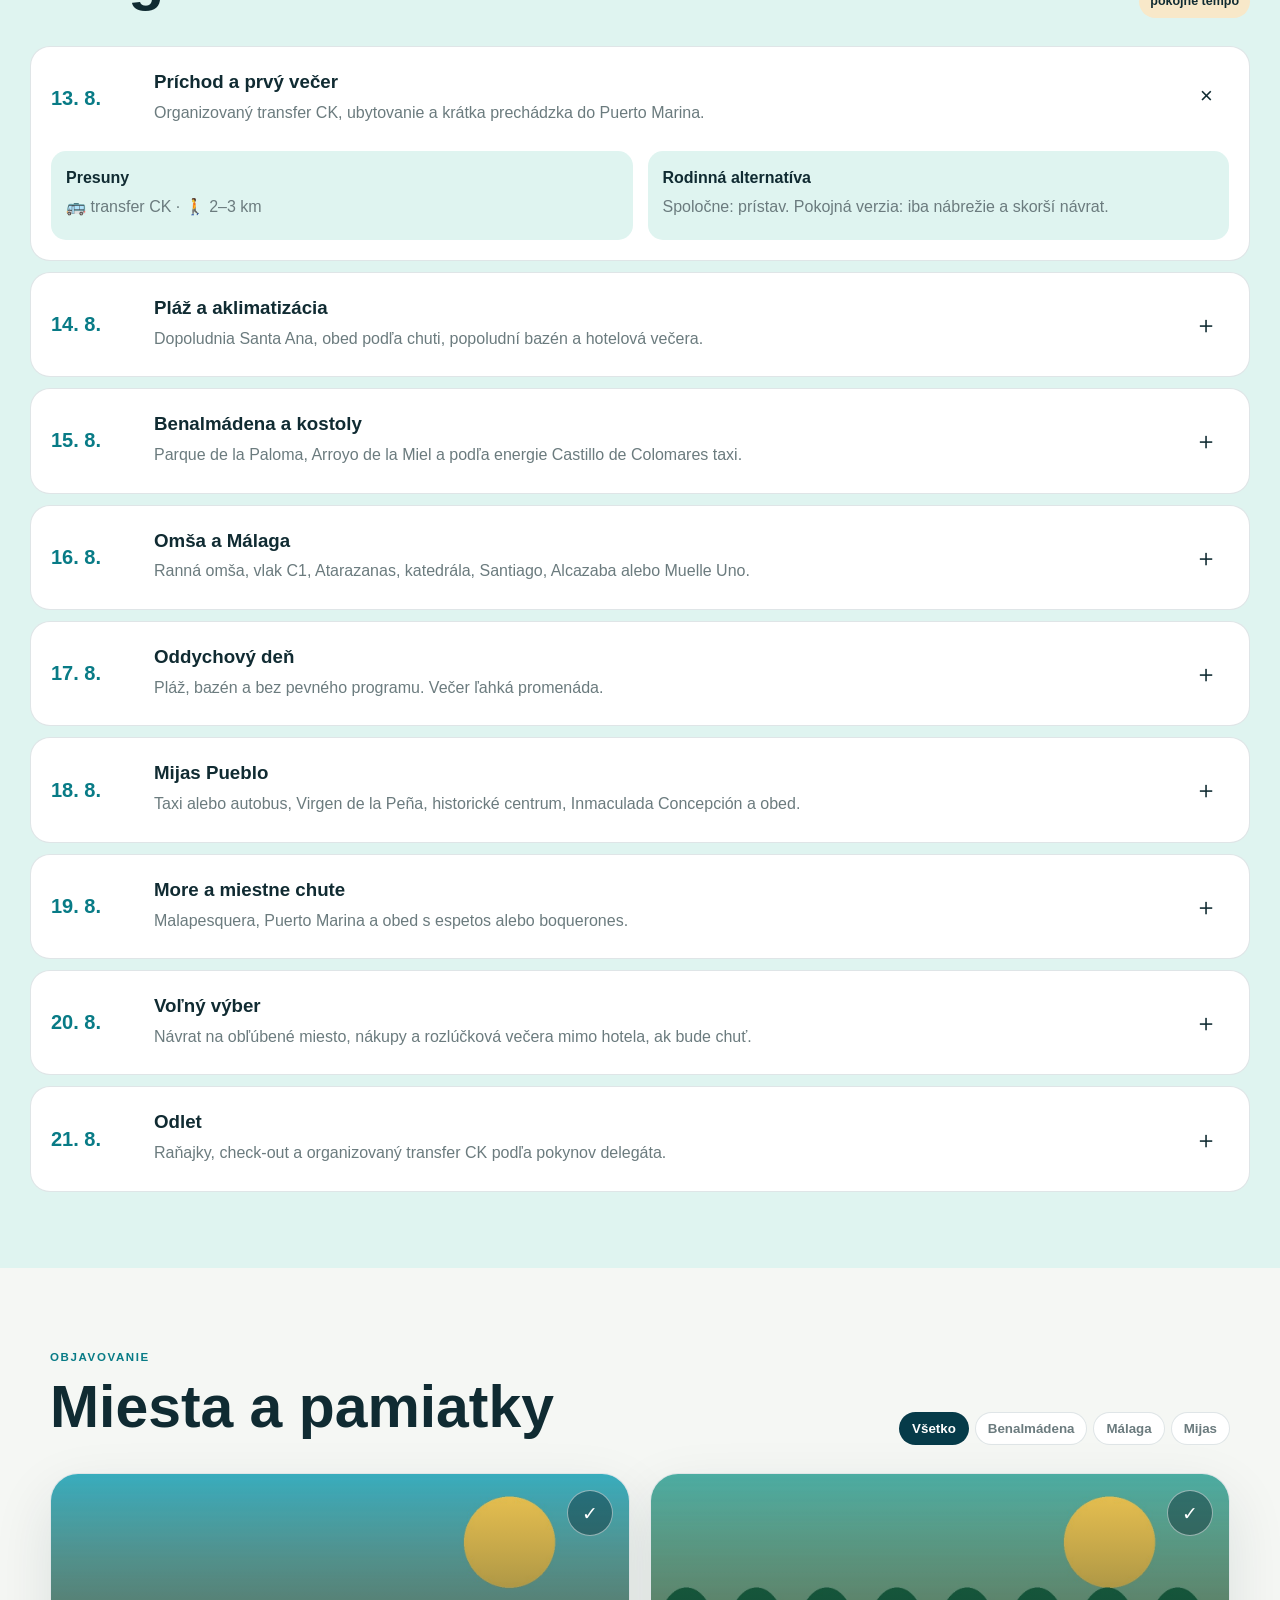
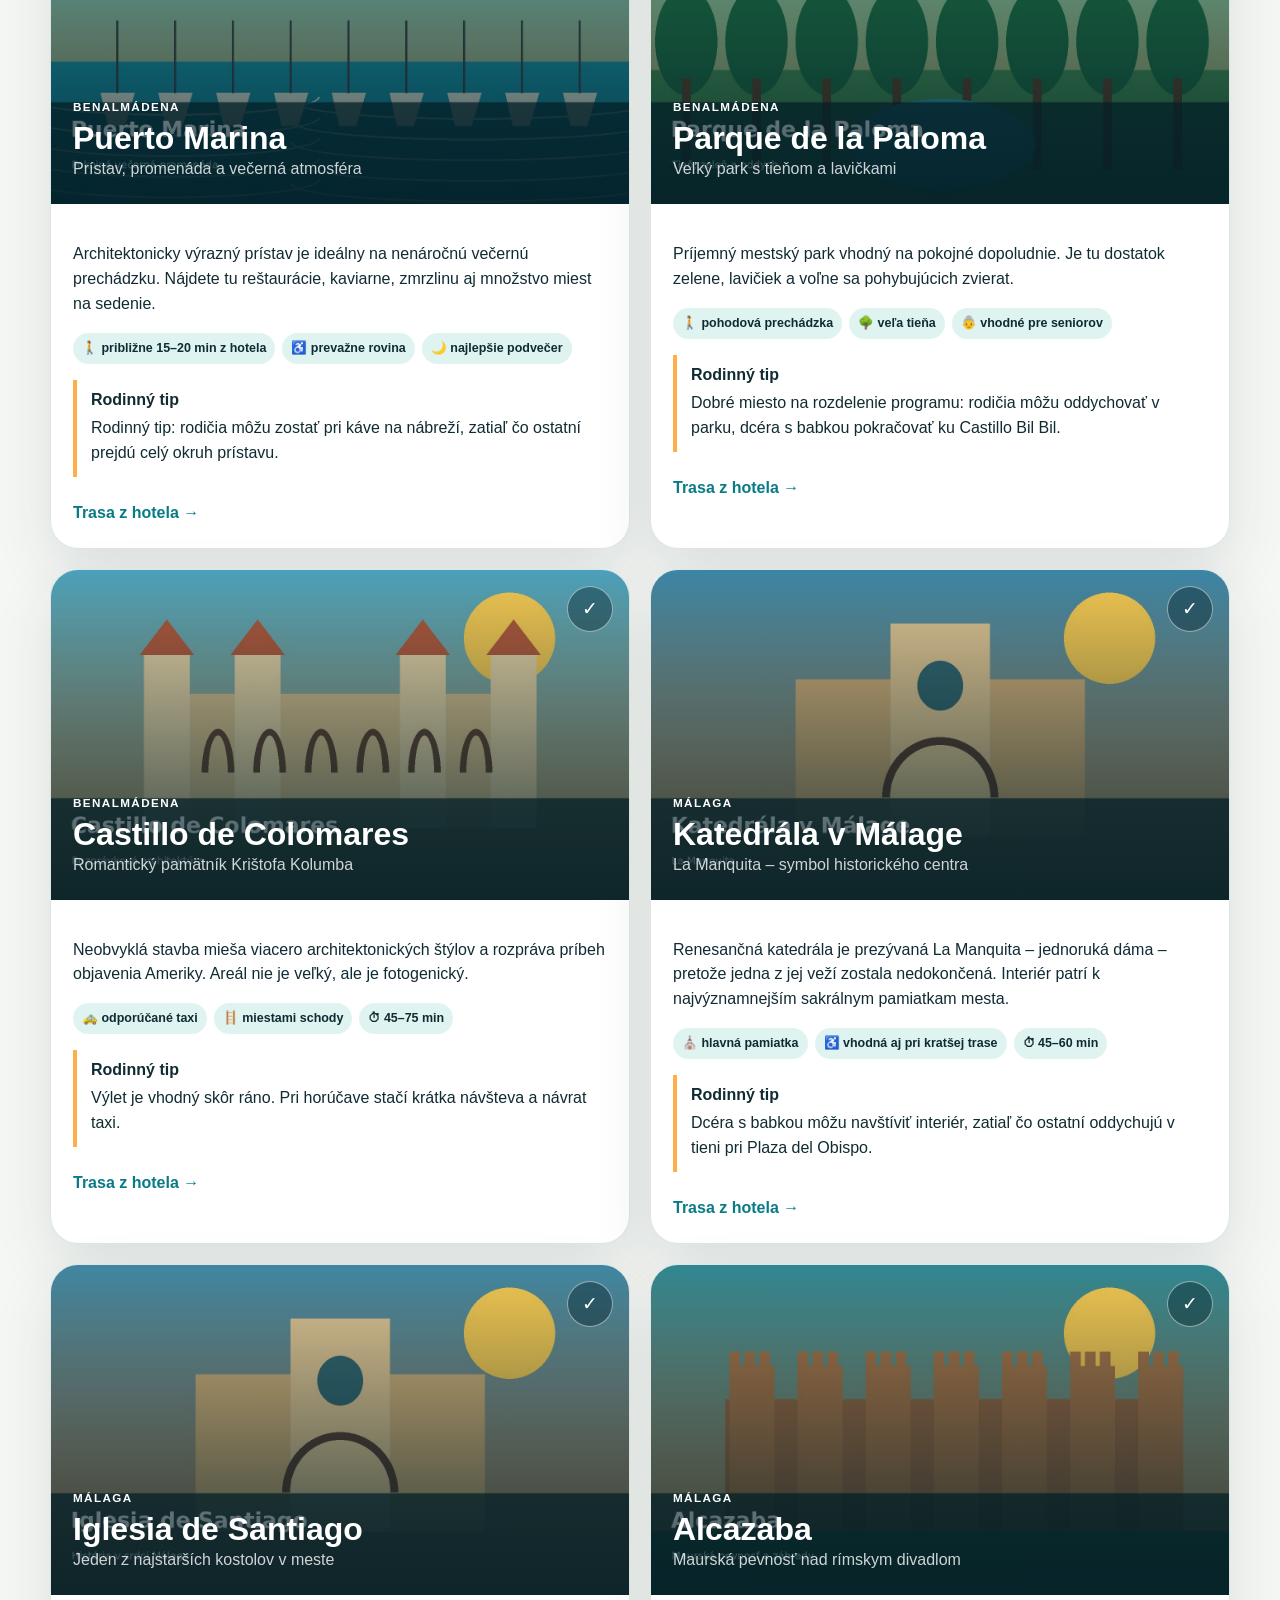
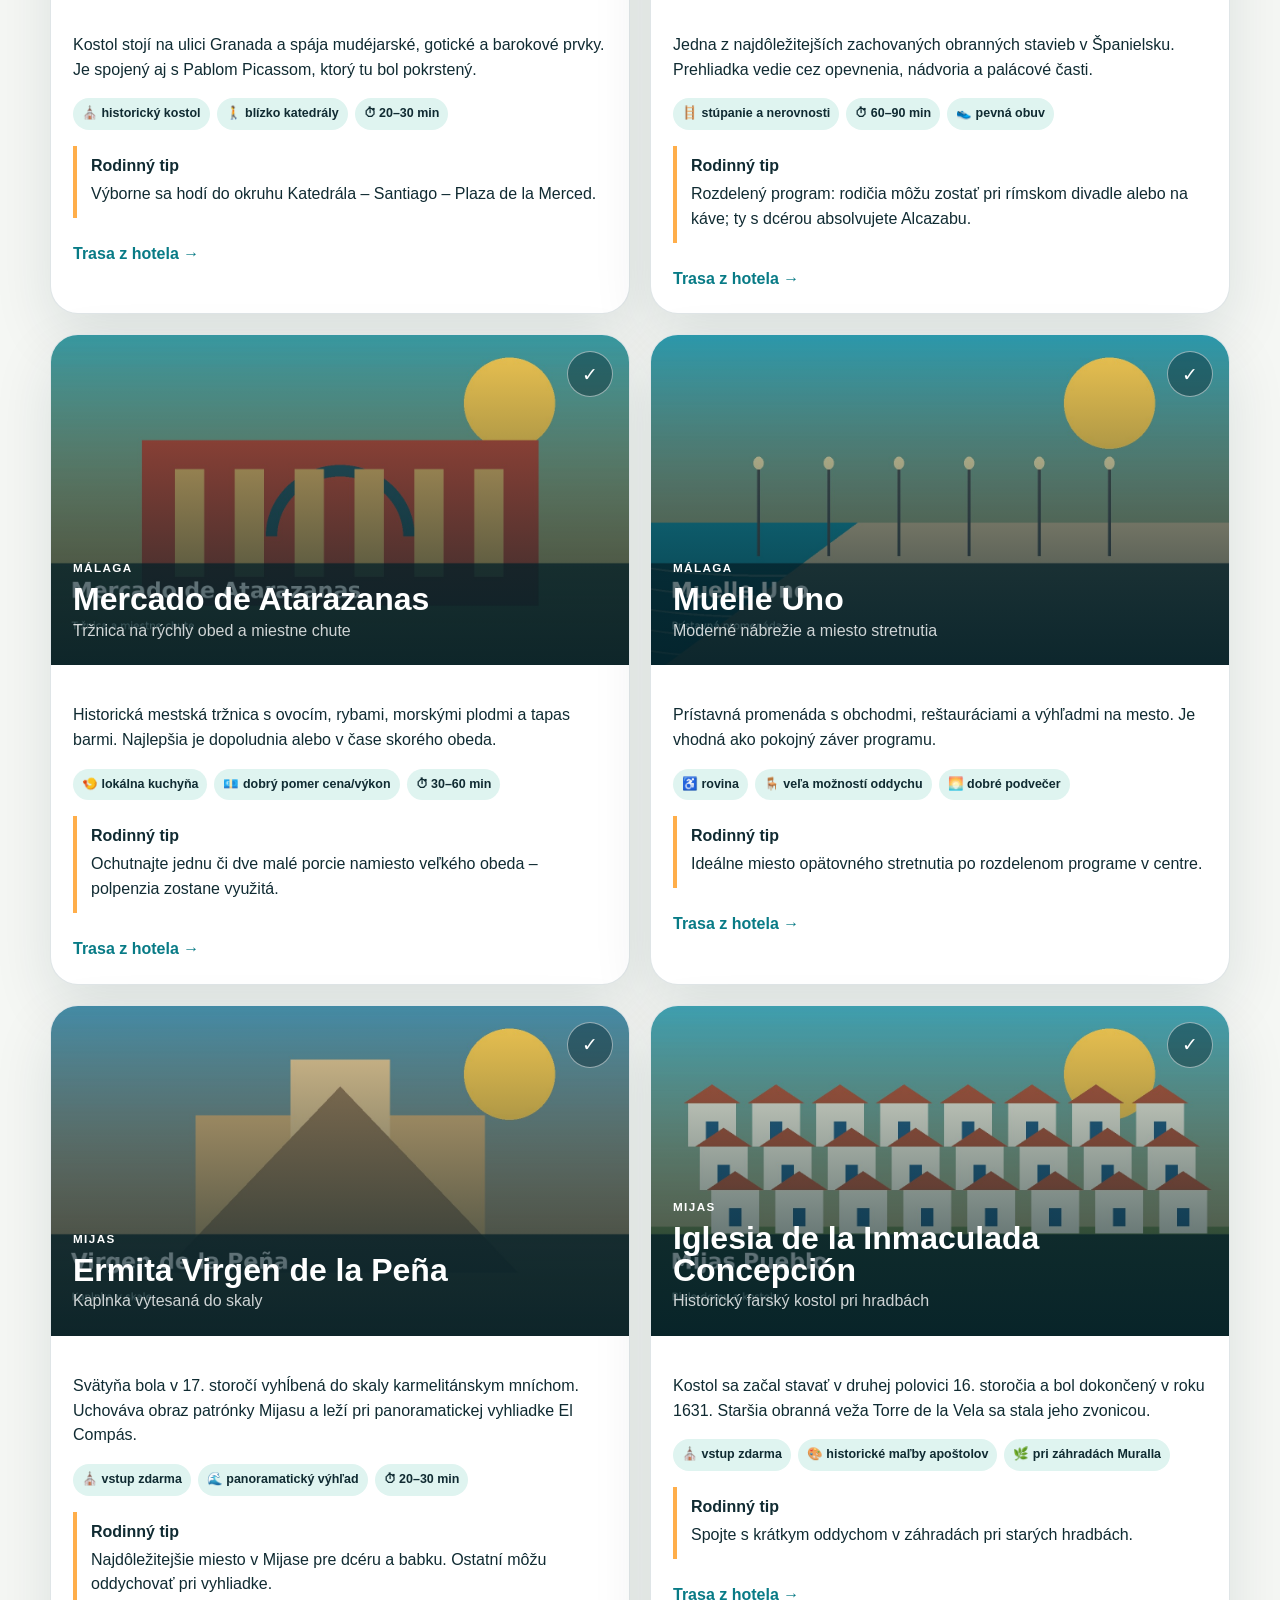
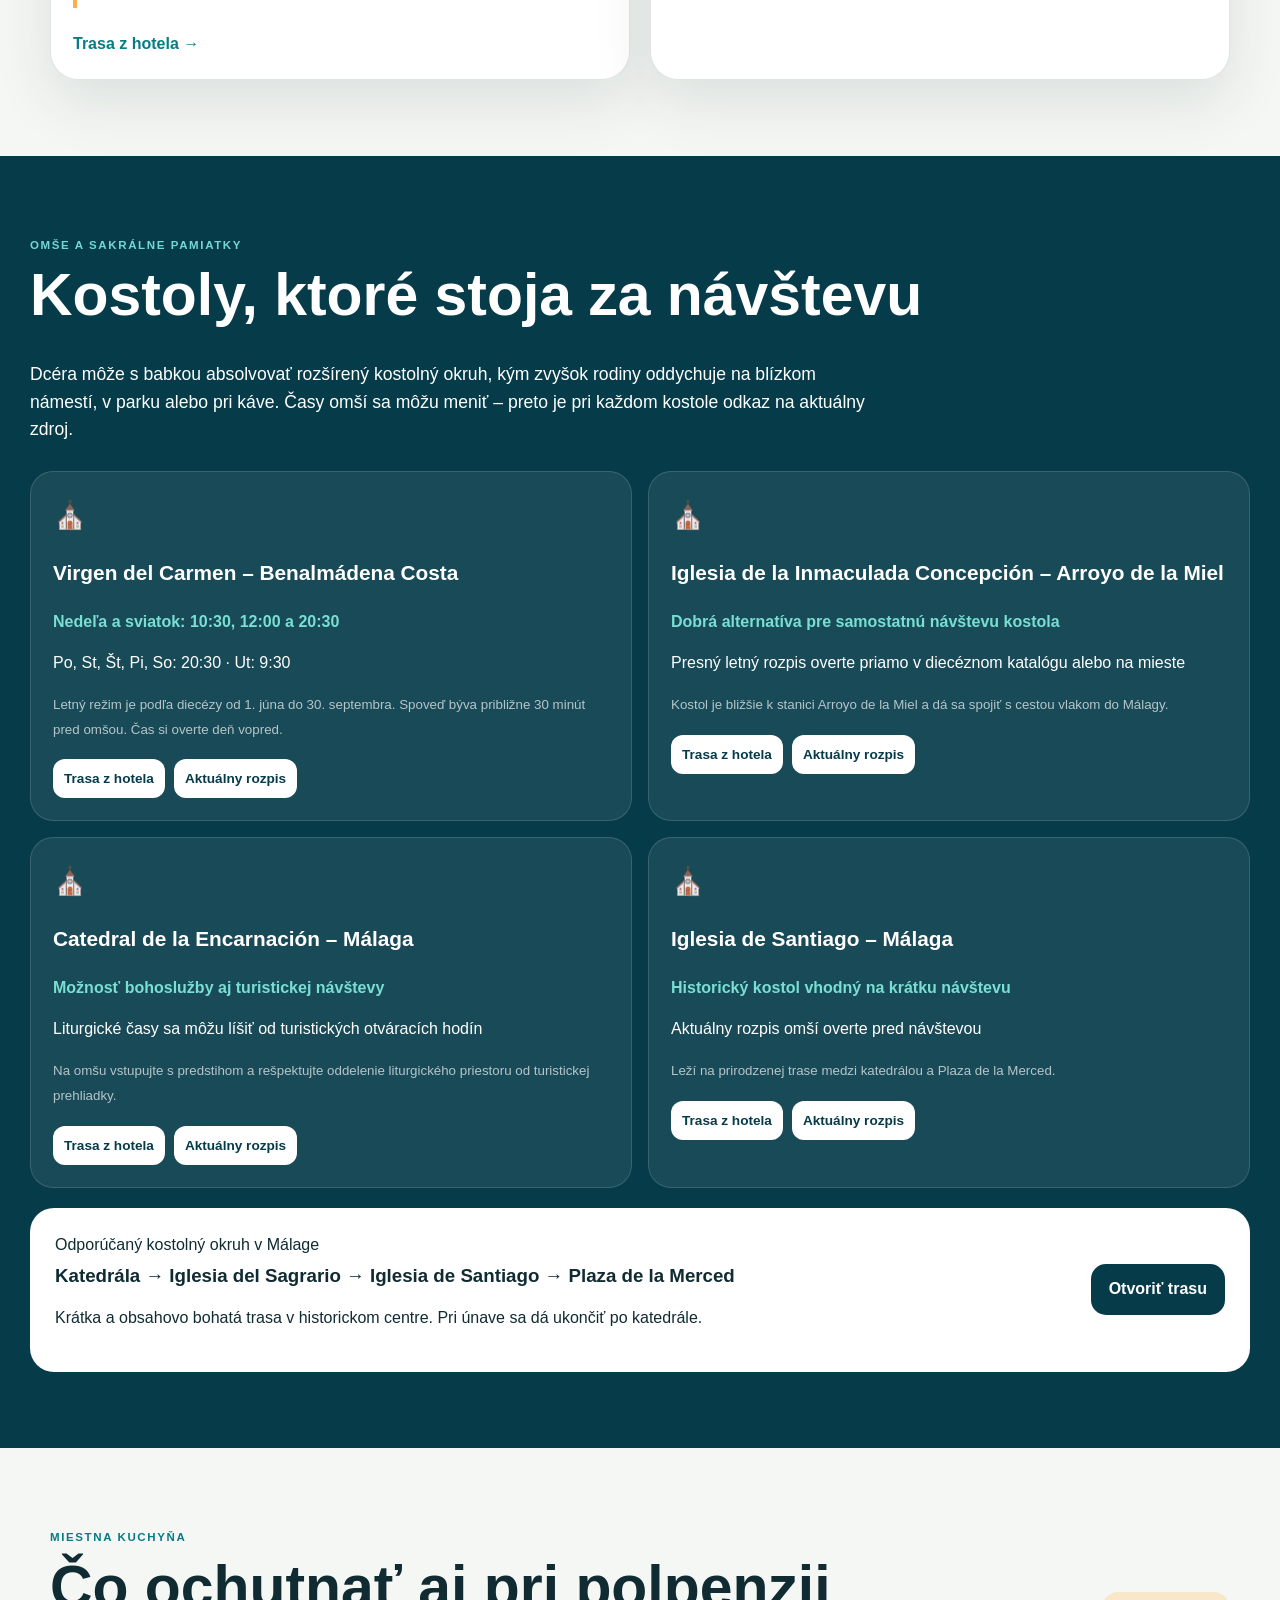
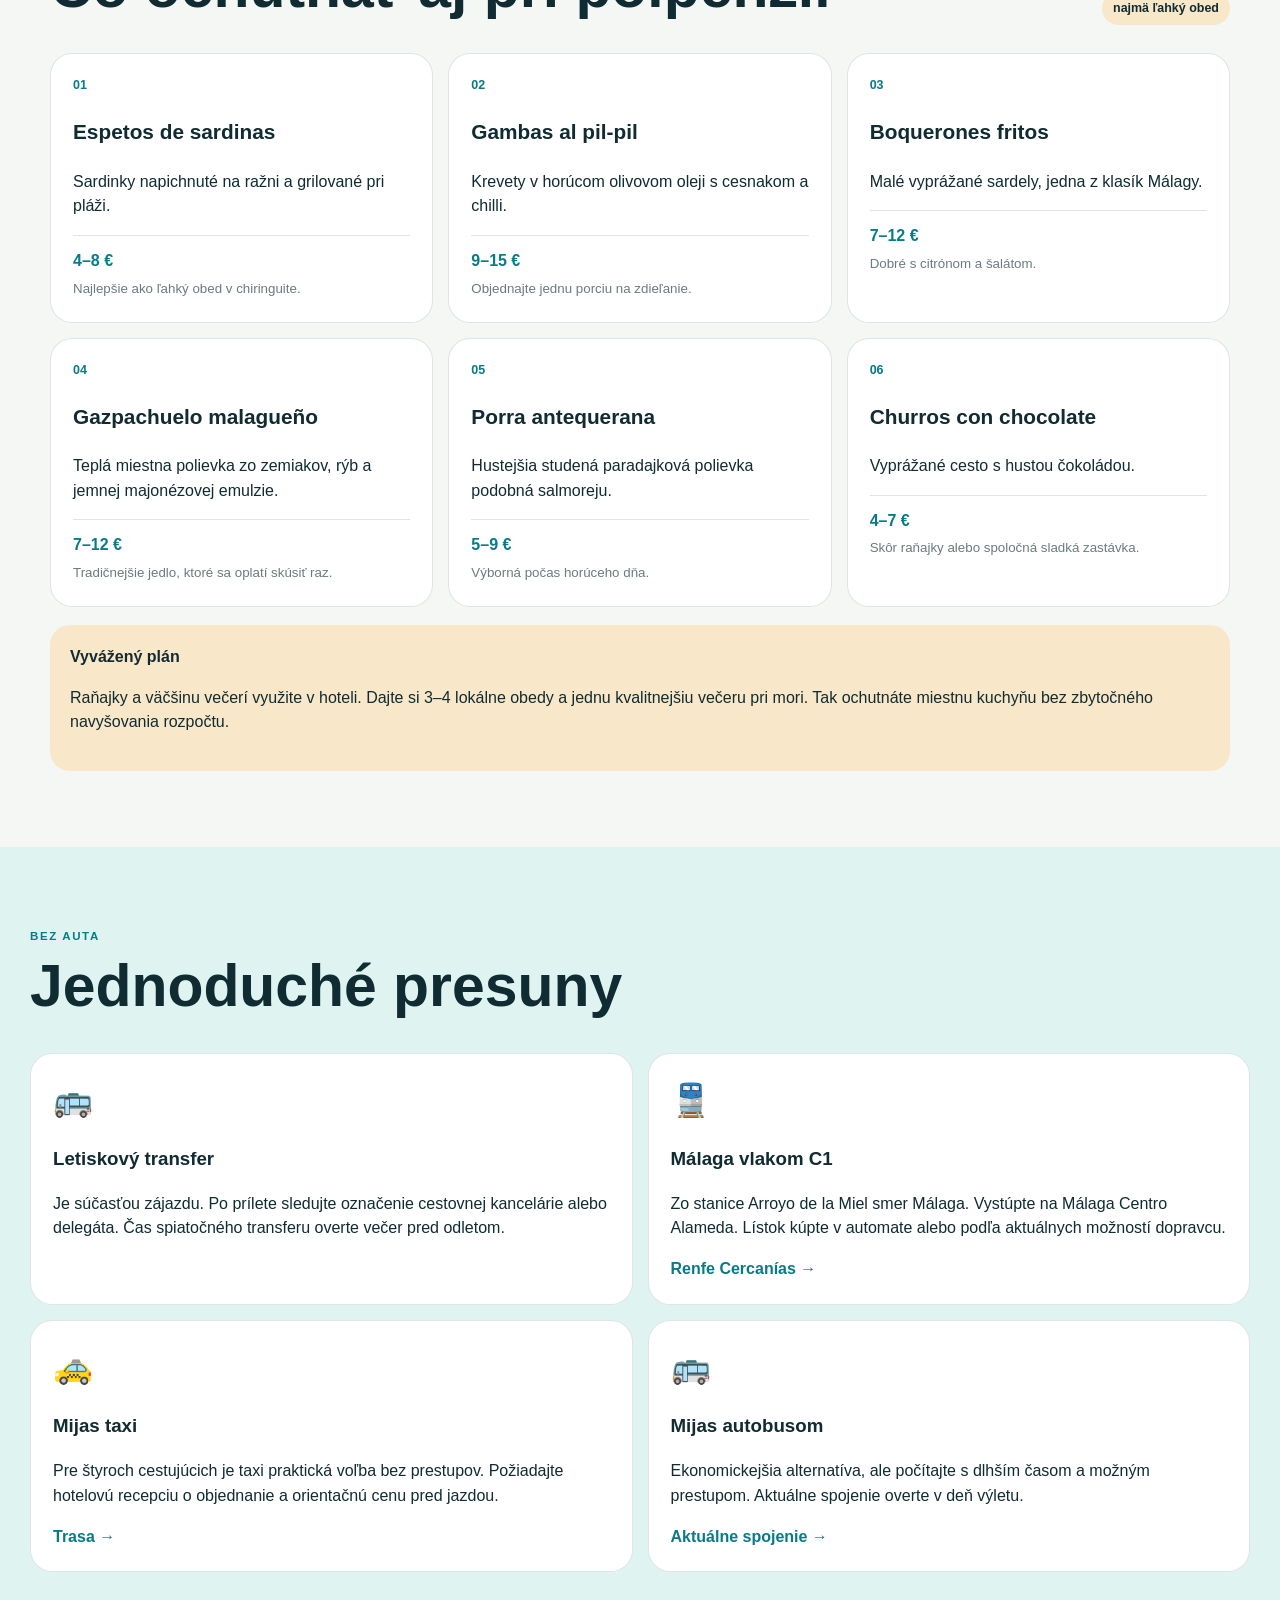
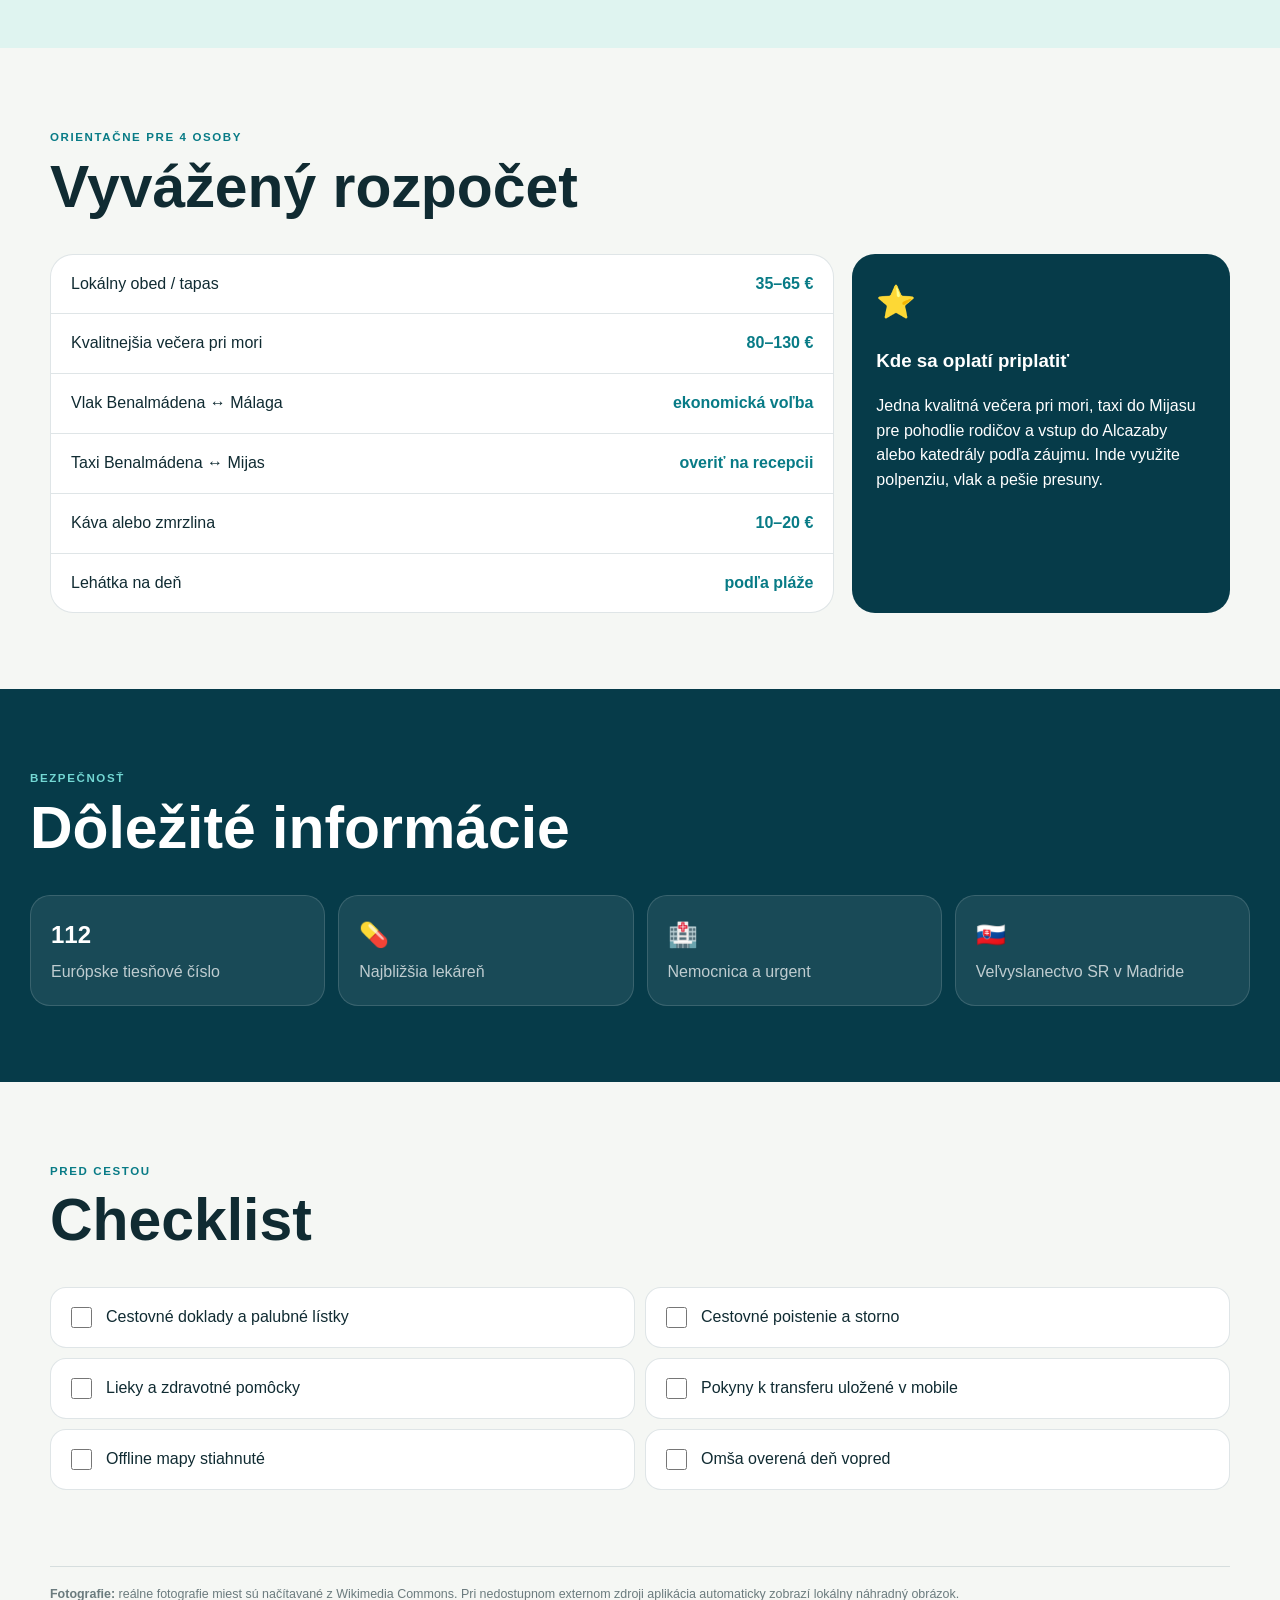
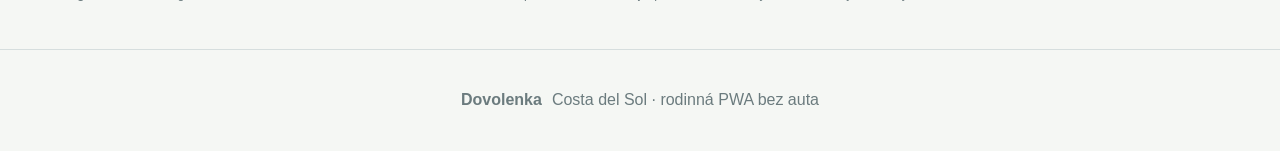
==== commit 9cbc0815: "Add files via upload" ====
--- a/index.html
+++ b/index.html
@@ -56,52 +56,52 @@
 <div class="section-title"><div><span class="overline">Objavovanie</span><h2>Miesta a pamiatky</h2></div><div class="filters"><button class="filter active" data-filter="all">Všetko</button><button class="filter" data-filter="Benalmádena">Benalmádena</button><button class="filter" data-filter="Málaga">Málaga</button><button class="filter" data-filter="Mijas">Mijas</button></div></div>
 <div class="place-grid">
 <article class="place-card" data-group="Benalmádena" data-id="puerto-marina">
-<div class="place-image" style="background-image:linear-gradient(0deg,rgba(3,31,39,.82),rgba(3,31,39,.05)),url('assets/images/marina.jpg')">
+<div class="place-image" style="background-image:linear-gradient(0deg,rgba(3,31,39,.82),rgba(3,31,39,.05)),url('https://commons.wikimedia.org/wiki/Special:Redirect/file/Benalmadena%20-%20Puerto%20Marina.jpg?width=1600'),url('assets/images/marina.jpg')">
 <button class="visited" data-visited="puerto-marina" aria-label="Označiť ako navštívené"><span>✓</span></button>
 <div><span class="place-group">Benalmádena</span><h3>Puerto Marina</h3><p>Prístav, promenáda a večerná atmosféra</p></div></div>
 <div class="place-body"><p>Architektonicky výrazný prístav je ideálny na nenáročnú večernú prechádzku. Nájdete tu reštaurácie, kaviarne, zmrzlinu aj množstvo miest na sedenie.</p><div class="meta"><span>🚶 približne 15–20 min z hotela</span><span>♿ prevažne rovina</span><span>🌙 najlepšie podvečer</span></div><div class="family-tip"><b>Rodinný tip</b><p>Rodinný tip: rodičia môžu zostať pri káve na nábreží, zatiaľ čo ostatní prejdú celý okruh prístavu.</p></div><a class="card-link" href="https://www.google.com/maps/dir/?api=1&origin=Hotel+Best+Siroco+Benalmadena&destination=Puerto+Marina+Benalmadena&travelmode=walking" target="_blank">Trasa z hotela →</a></div>
 </article><article class="place-card" data-group="Benalmádena" data-id="paloma">
-<div class="place-image" style="background-image:linear-gradient(0deg,rgba(3,31,39,.82),rgba(3,31,39,.05)),url('assets/images/park.jpg')">
+<div class="place-image" style="background-image:linear-gradient(0deg,rgba(3,31,39,.82),rgba(3,31,39,.05)),url('https://commons.wikimedia.org/wiki/Special:Redirect/file/Parque%20de%20la%20Paloma%201.JPG?width=1600'),url('assets/images/park.jpg')">
 <button class="visited" data-visited="paloma" aria-label="Označiť ako navštívené"><span>✓</span></button>
 <div><span class="place-group">Benalmádena</span><h3>Parque de la Paloma</h3><p>Veľký park s tieňom a lavičkami</p></div></div>
 <div class="place-body"><p>Príjemný mestský park vhodný na pokojné dopoludnie. Je tu dostatok zelene, lavičiek a voľne sa pohybujúcich zvierat.</p><div class="meta"><span>🚶 pohodová prechádzka</span><span>🌳 veľa tieňa</span><span>👵 vhodné pre seniorov</span></div><div class="family-tip"><b>Rodinný tip</b><p>Dobré miesto na rozdelenie programu: rodičia môžu oddychovať v parku, dcéra s babkou pokračovať ku Castillo Bil Bil.</p></div><a class="card-link" href="https://www.google.com/maps/dir/?api=1&origin=Hotel+Best+Siroco+Benalmadena&destination=Parque+de+la+Paloma&travelmode=walking" target="_blank">Trasa z hotela →</a></div>
 </article><article class="place-card" data-group="Benalmádena" data-id="colomares">
-<div class="place-image" style="background-image:linear-gradient(0deg,rgba(3,31,39,.82),rgba(3,31,39,.05)),url('assets/images/colomares.jpg')">
+<div class="place-image" style="background-image:linear-gradient(0deg,rgba(3,31,39,.82),rgba(3,31,39,.05)),url('https://commons.wikimedia.org/wiki/Special:Redirect/file/Castillo%20de%20Colomares%20%2851947436252%29.jpg?width=1600'),url('assets/images/colomares.jpg')">
 <button class="visited" data-visited="colomares" aria-label="Označiť ako navštívené"><span>✓</span></button>
 <div><span class="place-group">Benalmádena</span><h3>Castillo de Colomares</h3><p>Romantický pamätník Krištofa Kolumba</p></div></div>
 <div class="place-body"><p>Neobvyklá stavba mieša viacero architektonických štýlov a rozpráva príbeh objavenia Ameriky. Areál nie je veľký, ale je fotogenický.</p><div class="meta"><span>🚕 odporúčané taxi</span><span>🪜 miestami schody</span><span>⏱ 45–75 min</span></div><div class="family-tip"><b>Rodinný tip</b><p>Výlet je vhodný skôr ráno. Pri horúčave stačí krátka návšteva a návrat taxi.</p></div><a class="card-link" href="https://www.google.com/maps/dir/?api=1&origin=Hotel+Best+Siroco+Benalmadena&destination=Castillo+de+Colomares" target="_blank">Trasa z hotela →</a></div>
 </article><article class="place-card" data-group="Málaga" data-id="malaga-cathedral">
-<div class="place-image" style="background-image:linear-gradient(0deg,rgba(3,31,39,.82),rgba(3,31,39,.05)),url('assets/images/cathedral.jpg')">
+<div class="place-image" style="background-image:linear-gradient(0deg,rgba(3,31,39,.82),rgba(3,31,39,.05)),url('https://commons.wikimedia.org/wiki/Special:Redirect/file/Malaga%20cathedral.jpg?width=1600'),url('assets/images/cathedral.jpg')">
 <button class="visited" data-visited="malaga-cathedral" aria-label="Označiť ako navštívené"><span>✓</span></button>
 <div><span class="place-group">Málaga</span><h3>Katedrála v Málage</h3><p>La Manquita – symbol historického centra</p></div></div>
 <div class="place-body"><p>Renesančná katedrála je prezývaná La Manquita – jednoruká dáma – pretože jedna z jej veží zostala nedokončená. Interiér patrí k najvýznamnejším sakrálnym pamiatkam mesta.</p><div class="meta"><span>⛪ hlavná pamiatka</span><span>♿ vhodná aj pri kratšej trase</span><span>⏱ 45–60 min</span></div><div class="family-tip"><b>Rodinný tip</b><p>Dcéra s babkou môžu navštíviť interiér, zatiaľ čo ostatní oddychujú v tieni pri Plaza del Obispo.</p></div><a class="card-link" href="https://www.google.com/maps/dir/?api=1&origin=Hotel+Best+Siroco+Benalmadena&destination=Catedral+de+Malaga" target="_blank">Trasa z hotela →</a></div>
 </article><article class="place-card" data-group="Málaga" data-id="santiago">
-<div class="place-image" style="background-image:linear-gradient(0deg,rgba(3,31,39,.82),rgba(3,31,39,.05)),url('assets/images/santiago.jpg')">
+<div class="place-image" style="background-image:linear-gradient(0deg,rgba(3,31,39,.82),rgba(3,31,39,.05)),url('https://commons.wikimedia.org/wiki/Special:Redirect/file/Iglesia%20de%20Santiago%2C%20M%C3%A1laga%2005.JPG?width=1600'),url('assets/images/santiago.jpg')">
 <button class="visited" data-visited="santiago" aria-label="Označiť ako navštívené"><span>✓</span></button>
 <div><span class="place-group">Málaga</span><h3>Iglesia de Santiago</h3><p>Jeden z najstarších kostolov v meste</p></div></div>
 <div class="place-body"><p>Kostol stojí na ulici Granada a spája mudéjarské, gotické a barokové prvky. Je spojený aj s Pablom Picassom, ktorý tu bol pokrstený.</p><div class="meta"><span>⛪ historický kostol</span><span>🚶 blízko katedrály</span><span>⏱ 20–30 min</span></div><div class="family-tip"><b>Rodinný tip</b><p>Výborne sa hodí do okruhu Katedrála – Santiago – Plaza de la Merced.</p></div><a class="card-link" href="https://www.google.com/maps/dir/?api=1&origin=Hotel+Best+Siroco+Benalmadena&destination=Iglesia+de+Santiago+Malaga" target="_blank">Trasa z hotela →</a></div>
 </article><article class="place-card" data-group="Málaga" data-id="alcazaba">
-<div class="place-image" style="background-image:linear-gradient(0deg,rgba(3,31,39,.82),rgba(3,31,39,.05)),url('assets/images/alcazaba.jpg')">
+<div class="place-image" style="background-image:linear-gradient(0deg,rgba(3,31,39,.82),rgba(3,31,39,.05)),url('https://commons.wikimedia.org/wiki/Special:Redirect/file/Alcazaba%20de%20M%C3%A1laga%20--%2020.jpg?width=1600'),url('assets/images/alcazaba.jpg')">
 <button class="visited" data-visited="alcazaba" aria-label="Označiť ako navštívené"><span>✓</span></button>
 <div><span class="place-group">Málaga</span><h3>Alcazaba</h3><p>Maurská pevnosť nad rímskym divadlom</p></div></div>
 <div class="place-body"><p>Jedna z najdôležitejších zachovaných obranných stavieb v Španielsku. Prehliadka vedie cez opevnenia, nádvoria a palácové časti.</p><div class="meta"><span>🪜 stúpanie a nerovnosti</span><span>⏱ 60–90 min</span><span>👟 pevná obuv</span></div><div class="family-tip"><b>Rodinný tip</b><p>Rozdelený program: rodičia môžu zostať pri rímskom divadle alebo na káve; ty s dcérou absolvujete Alcazabu.</p></div><a class="card-link" href="https://www.google.com/maps/dir/?api=1&origin=Hotel+Best+Siroco+Benalmadena&destination=Alcazaba+de+Malaga" target="_blank">Trasa z hotela →</a></div>
 </article><article class="place-card" data-group="Málaga" data-id="atarazanas">
-<div class="place-image" style="background-image:linear-gradient(0deg,rgba(3,31,39,.82),rgba(3,31,39,.05)),url('assets/images/atarazanas.jpg')">
+<div class="place-image" style="background-image:linear-gradient(0deg,rgba(3,31,39,.82),rgba(3,31,39,.05)),url('https://commons.wikimedia.org/wiki/Special:Redirect/file/M%C3%A1laga%20-%20Mercado%20Central%20de%20Atarazanas%201.jpg?width=1600'),url('assets/images/atarazanas.jpg')">
 <button class="visited" data-visited="atarazanas" aria-label="Označiť ako navštívené"><span>✓</span></button>
 <div><span class="place-group">Málaga</span><h3>Mercado de Atarazanas</h3><p>Tržnica na rýchly obed a miestne chute</p></div></div>
 <div class="place-body"><p>Historická mestská tržnica s ovocím, rybami, morskými plodmi a tapas barmi. Najlepšia je dopoludnia alebo v čase skorého obeda.</p><div class="meta"><span>🍤 lokálna kuchyňa</span><span>💶 dobrý pomer cena/výkon</span><span>⏱ 30–60 min</span></div><div class="family-tip"><b>Rodinný tip</b><p>Ochutnajte jednu či dve malé porcie namiesto veľkého obeda – polpenzia zostane využitá.</p></div><a class="card-link" href="https://www.google.com/maps/dir/?api=1&origin=Hotel+Best+Siroco+Benalmadena&destination=Mercado+Central+de+Atarazanas" target="_blank">Trasa z hotela →</a></div>
 </article><article class="place-card" data-group="Málaga" data-id="muelle">
-<div class="place-image" style="background-image:linear-gradient(0deg,rgba(3,31,39,.82),rgba(3,31,39,.05)),url('assets/images/muelle.jpg')">
+<div class="place-image" style="background-image:linear-gradient(0deg,rgba(3,31,39,.82),rgba(3,31,39,.05)),url('https://commons.wikimedia.org/wiki/Special:Redirect/file/Malagueta%20muelle%20uno.JPG?width=1600'),url('assets/images/muelle.jpg')">
 <button class="visited" data-visited="muelle" aria-label="Označiť ako navštívené"><span>✓</span></button>
 <div><span class="place-group">Málaga</span><h3>Muelle Uno</h3><p>Moderné nábrežie a miesto stretnutia</p></div></div>
 <div class="place-body"><p>Prístavná promenáda s obchodmi, reštauráciami a výhľadmi na mesto. Je vhodná ako pokojný záver programu.</p><div class="meta"><span>♿ rovina</span><span>🪑 veľa možností oddychu</span><span>🌅 dobré podvečer</span></div><div class="family-tip"><b>Rodinný tip</b><p>Ideálne miesto opätovného stretnutia po rozdelenom programe v centre.</p></div><a class="card-link" href="https://www.google.com/maps/dir/?api=1&origin=Hotel+Best+Siroco+Benalmadena&destination=Muelle+Uno+Malaga" target="_blank">Trasa z hotela →</a></div>
 </article><article class="place-card" data-group="Mijas" data-id="virgen-pena">
-<div class="place-image" style="background-image:linear-gradient(0deg,rgba(3,31,39,.82),rgba(3,31,39,.05)),url('assets/images/virgen-pena.jpg')">
+<div class="place-image" style="background-image:linear-gradient(0deg,rgba(3,31,39,.82),rgba(3,31,39,.05)),url('https://commons.wikimedia.org/wiki/Special:Redirect/file/Chapel%20of%20the%20Virgin%20of%20the%20Rock%20-%20Mijas%20%2814366198340%29.jpg?width=1600'),url('assets/images/virgen-pena.jpg')">
 <button class="visited" data-visited="virgen-pena" aria-label="Označiť ako navštívené"><span>✓</span></button>
 <div><span class="place-group">Mijas</span><h3>Ermita Virgen de la Peña</h3><p>Kaplnka vytesaná do skaly</p></div></div>
 <div class="place-body"><p>Svätyňa bola v 17. storočí vyhĺbená do skaly karmelitánskym mníchom. Uchováva obraz patrónky Mijasu a leží pri panoramatickej vyhliadke El Compás.</p><div class="meta"><span>⛪ vstup zdarma</span><span>🌊 panoramatický výhľad</span><span>⏱ 20–30 min</span></div><div class="family-tip"><b>Rodinný tip</b><p>Najdôležitejšie miesto v Mijase pre dcéru a babku. Ostatní môžu oddychovať pri vyhliadke.</p></div><a class="card-link" href="https://www.google.com/maps/dir/?api=1&origin=Hotel+Best+Siroco+Benalmadena&destination=Ermita+Virgen+de+la+Pena+Mijas" target="_blank">Trasa z hotela →</a></div>
 </article><article class="place-card" data-group="Mijas" data-id="inmaculada-mijas">
-<div class="place-image" style="background-image:linear-gradient(0deg,rgba(3,31,39,.82),rgba(3,31,39,.05)),url('assets/images/mijas-church.jpg')">
+<div class="place-image" style="background-image:linear-gradient(0deg,rgba(3,31,39,.82),rgba(3,31,39,.05)),url('https://commons.wikimedia.org/wiki/Special:Redirect/file/Iglesia%20de%20la%20Inmaculada%20Concepci%C3%B3n%2C%20Mijas%2020241124%20110936.jpg?width=1600'),url('assets/images/mijas-church.jpg')">
 <button class="visited" data-visited="inmaculada-mijas" aria-label="Označiť ako navštívené"><span>✓</span></button>
 <div><span class="place-group">Mijas</span><h3>Iglesia de la Inmaculada Concepción</h3><p>Historický farský kostol pri hradbách</p></div></div>
 <div class="place-body"><p>Kostol sa začal stavať v druhej polovici 16. storočia a bol dokončený v roku 1631. Staršia obranná veža Torre de la Vela sa stala jeho zvonicou.</p><div class="meta"><span>⛪ vstup zdarma</span><span>🎨 historické maľby apoštolov</span><span>🌿 pri záhradách Muralla</span></div><div class="family-tip"><b>Rodinný tip</b><p>Spojte s krátkym oddychom v záhradách pri starých hradbách.</p></div><a class="card-link" href="https://www.google.com/maps/dir/?api=1&origin=Hotel+Best+Siroco+Benalmadena&destination=Iglesia+Inmaculada+Concepcion+Mijas" target="_blank">Trasa z hotela →</a></div>
@@ -162,6 +162,12 @@
 <label><input type="checkbox" data-check="mass"><span>Omša overená deň vopred</span></label>
 </div>
 </section>
+
+<section class="photo-credit">
+  <p><strong>Fotografie:</strong> reálne fotografie miest sú načítavané z Wikimedia Commons.
+  Pri nedostupnom externom zdroji aplikácia automaticky zobrazí lokálny náhradný obrázok.</p>
+</section>
+
 </main>
 
 <footer><b>Dovolenka</b><span>Costa del Sol · rodinná PWA bez auta</span></footer>
--- a/assets/style.css
+++ b/assets/style.css
@@ -1,7 +1,7 @@
 
 :root{--bg:#f5f7f4;--paper:#fff;--ink:#102b32;--muted:#6b7b7e;--brand:#087b86;--deep:#063b49;--aqua:#dff4f0;--sand:#f8e8c9;--line:rgba(8,59,73,.13);--shadow:0 22px 60px rgba(1,45,54,.11)}
 *{box-sizing:border-box}html{scroll-behavior:smooth;scroll-padding-top:120px}body{margin:0;background:var(--bg);color:var(--ink);font-family:Inter,ui-sans-serif,-apple-system,BlinkMacSystemFont,"Segoe UI",sans-serif;line-height:1.55}body.darkmode{--bg:#082b34;--paper:#103943;--ink:#f5ffff;--muted:#b5c9cc;--aqua:#123f47;--sand:#55492f;--line:rgba(255,255,255,.13);--shadow:0 22px 60px rgba(0,0,0,.25)}a{color:inherit}.topbar{height:72px;position:sticky;top:0;z-index:50;display:flex;justify-content:space-between;align-items:center;padding:0 max(18px,calc((100vw - 1220px)/2));background:color-mix(in srgb,var(--paper) 88%,transparent);backdrop-filter:blur(20px);border-bottom:1px solid var(--line)}.brand{display:flex;gap:11px;align-items:center;text-decoration:none}.brand-icon{width:43px;height:43px;border-radius:14px;display:grid;place-items:center;background:linear-gradient(145deg,#ffc658,#ff8f51);color:#fff;font-size:1.35rem;font-weight:900}.brand b,.brand small{display:block}.brand small{font-size:.72rem;color:var(--muted)}.top-actions{display:flex;gap:8px}.top-actions button{border:1px solid var(--line);background:var(--paper);color:var(--ink);border-radius:999px;padding:10px 14px;font-weight:800}
-.hero{min-height:78vh;position:relative;display:grid;align-items:end;background:url("images/hero.jpg") center/cover}.hero-overlay{position:absolute;inset:0;background:linear-gradient(95deg,rgba(2,36,46,.96) 10%,rgba(5,68,79,.72) 58%,rgba(5,68,79,.18))}.hero-inner{position:relative;z-index:2;width:min(1220px,100%);margin:auto;padding:90px 20px 75px;color:#fff}.eyebrow,.overline{text-transform:uppercase;letter-spacing:.14em;font-size:.72rem;font-weight:900}.hero h1{font-size:clamp(3.2rem,8vw,7.2rem);line-height:.91;max-width:1060px;margin:.16em 0}.hero h1 em{font-family:Georgia,serif;font-weight:400}.hero p{max-width:760px;font-size:1.12rem;color:rgba(255,255,255,.84)}.hero-buttons{display:flex;gap:10px;flex-wrap:wrap;margin-top:28px}.btn{display:inline-flex;justify-content:center;align-items:center;padding:13px 18px;border-radius:15px;text-decoration:none;font-weight:900}.btn.primary{background:#fff;color:var(--deep)}.btn.glass{color:#fff;border:1px solid rgba(255,255,255,.4);background:rgba(255,255,255,.08)}.hero-chips{display:flex;flex-wrap:wrap;gap:8px;margin-top:32px}.hero-chips span,.pill,.status{padding:7px 11px;border-radius:999px;font-size:.78rem;font-weight:800}.hero-chips span{background:rgba(255,255,255,.12);border:1px solid rgba(255,255,255,.2)}
+.hero{min-height:78vh;position:relative;display:grid;align-items:end;background-image:url("https://commons.wikimedia.org/wiki/Special:Redirect/file/Benalm%C3%A1dena%20Costa.jpg?width=2000"),url("images/hero.jpg");background-position:center;background-size:cover}.hero-overlay{position:absolute;inset:0;background:linear-gradient(95deg,rgba(2,36,46,.96) 10%,rgba(5,68,79,.72) 58%,rgba(5,68,79,.18))}.hero-inner{position:relative;z-index:2;width:min(1220px,100%);margin:auto;padding:90px 20px 75px;color:#fff}.eyebrow,.overline{text-transform:uppercase;letter-spacing:.14em;font-size:.72rem;font-weight:900}.hero h1{font-size:clamp(3.2rem,8vw,7.2rem);line-height:.91;max-width:1060px;margin:.16em 0}.hero h1 em{font-family:Georgia,serif;font-weight:400}.hero p{max-width:760px;font-size:1.12rem;color:rgba(255,255,255,.84)}.hero-buttons{display:flex;gap:10px;flex-wrap:wrap;margin-top:28px}.btn{display:inline-flex;justify-content:center;align-items:center;padding:13px 18px;border-radius:15px;text-decoration:none;font-weight:900}.btn.primary{background:#fff;color:var(--deep)}.btn.glass{color:#fff;border:1px solid rgba(255,255,255,.4);background:rgba(255,255,255,.08)}.hero-chips{display:flex;flex-wrap:wrap;gap:8px;margin-top:32px}.hero-chips span,.pill,.status{padding:7px 11px;border-radius:999px;font-size:.78rem;font-weight:800}.hero-chips span{background:rgba(255,255,255,.12);border:1px solid rgba(255,255,255,.2)}
 .navrail{position:sticky;top:72px;z-index:40;display:flex;gap:5px;overflow:auto;padding:9px max(14px,calc((100vw - 1220px)/2));background:color-mix(in srgb,var(--bg) 90%,transparent);backdrop-filter:blur(16px);border-bottom:1px solid var(--line)}.navrail a{text-decoration:none;white-space:nowrap;border-radius:999px;padding:8px 12px;font-size:.86rem;font-weight:800;color:var(--muted)}.navrail a:hover{background:var(--paper);color:var(--brand)}
 .section{max-width:1220px;margin:auto;padding:76px 20px}.section.soft{max-width:none;padding-left:max(20px,calc((100vw - 1220px)/2));padding-right:max(20px,calc((100vw - 1220px)/2));background:var(--aqua)}.section.dark{max-width:none;padding-left:max(20px,calc((100vw - 1220px)/2));padding-right:max(20px,calc((100vw - 1220px)/2));background:var(--deep);color:#fff}.section-title{display:flex;align-items:end;justify-content:space-between;gap:20px;margin-bottom:28px}.section h2{font-size:clamp(2rem,4.6vw,4rem);line-height:1;margin:.15em 0}.overline{color:var(--brand)}.section-title.light .overline{color:#73d8d4}.lead{font-size:1.1rem;max-width:850px}.light{color:#fff}.pill{background:var(--sand)}
 .dashboard{display:grid;grid-template-columns:1.8fr .8fr 1fr;gap:16px}.weather-card,.progress-card,.quick-card{border:1px solid var(--line);background:var(--paper);border-radius:27px;padding:25px;box-shadow:var(--shadow)}.weather-card{display:flex;justify-content:space-between;gap:20px;background:linear-gradient(145deg,var(--deep),#0b8690);color:#fff}.temp{font-size:5rem;line-height:1;font-weight:900;margin-top:10px}.weather-side{display:grid;grid-template-columns:1fr;gap:10px}.weather-side div{min-width:115px;background:rgba(255,255,255,.11);border-radius:15px;padding:12px}.weather-side small,.weather-side b{display:block}.weather-side b{font-size:1.25rem}.status{background:var(--aqua);color:var(--brand)}.progress-card{text-align:center}.ring{--p:0deg;width:128px;height:128px;border-radius:50%;margin:17px auto;display:grid;place-items:center;background:conic-gradient(var(--brand) var(--p),var(--aqua) 0);position:relative}.ring:before{content:"";position:absolute;inset:11px;border-radius:50%;background:var(--paper)}.ring span{position:relative;font-size:1.35rem;font-weight:900}.text-button{border:0;background:none;color:var(--brand);font-weight:800}.quick-card span{font-size:2rem}.quick-card a,.card-link,.transport-grid a{color:var(--brand);font-weight:900;text-decoration:none}
@@ -14,3 +14,6 @@
 @media(max-width:950px){.dashboard{grid-template-columns:1fr 1fr}.weather-card{grid-column:1/-1}.food-grid{grid-template-columns:repeat(2,1fr)}.help-grid{grid-template-columns:repeat(2,1fr)}}
 @media(max-width:720px){.topbar{height:64px;padding:0 12px}.navrail{top:64px}.hero{min-height:73vh}.hero-inner{padding:70px 16px 52px}.hero h1{font-size:3.25rem}.section,.section.soft,.section.dark{padding:55px 14px}.section-title{align-items:flex-start;flex-direction:column}.dashboard,.place-grid,.church-grid,.food-grid,.transport-grid,.budget-layout,.checklist{grid-template-columns:1fr}.weather-card{flex-direction:column}.weather-side{grid-template-columns:repeat(3,1fr)}.weather-side div{min-width:0}.day-card summary{grid-template-columns:68px 1fr 25px}.day-detail{grid-template-columns:1fr}.place-image{height:285px}.route-banner{align-items:flex-start;flex-direction:column}.help-grid{grid-template-columns:1fr 1fr}.budget-list div{align-items:flex-start;flex-direction:column;gap:4px}}
 @media(max-width:430px){.hero h1{font-size:2.8rem}.weather-side{grid-template-columns:1fr}.help-grid{grid-template-columns:1fr}.top-actions #installBtn{display:none!important}.place-image h3{font-size:1.65rem}}
+
+.photo-credit{max-width:1220px;margin:0 auto;padding:0 20px 45px;color:var(--muted);font-size:.78rem}
+.photo-credit p{margin:0;border-top:1px solid var(--line);padding-top:18px}
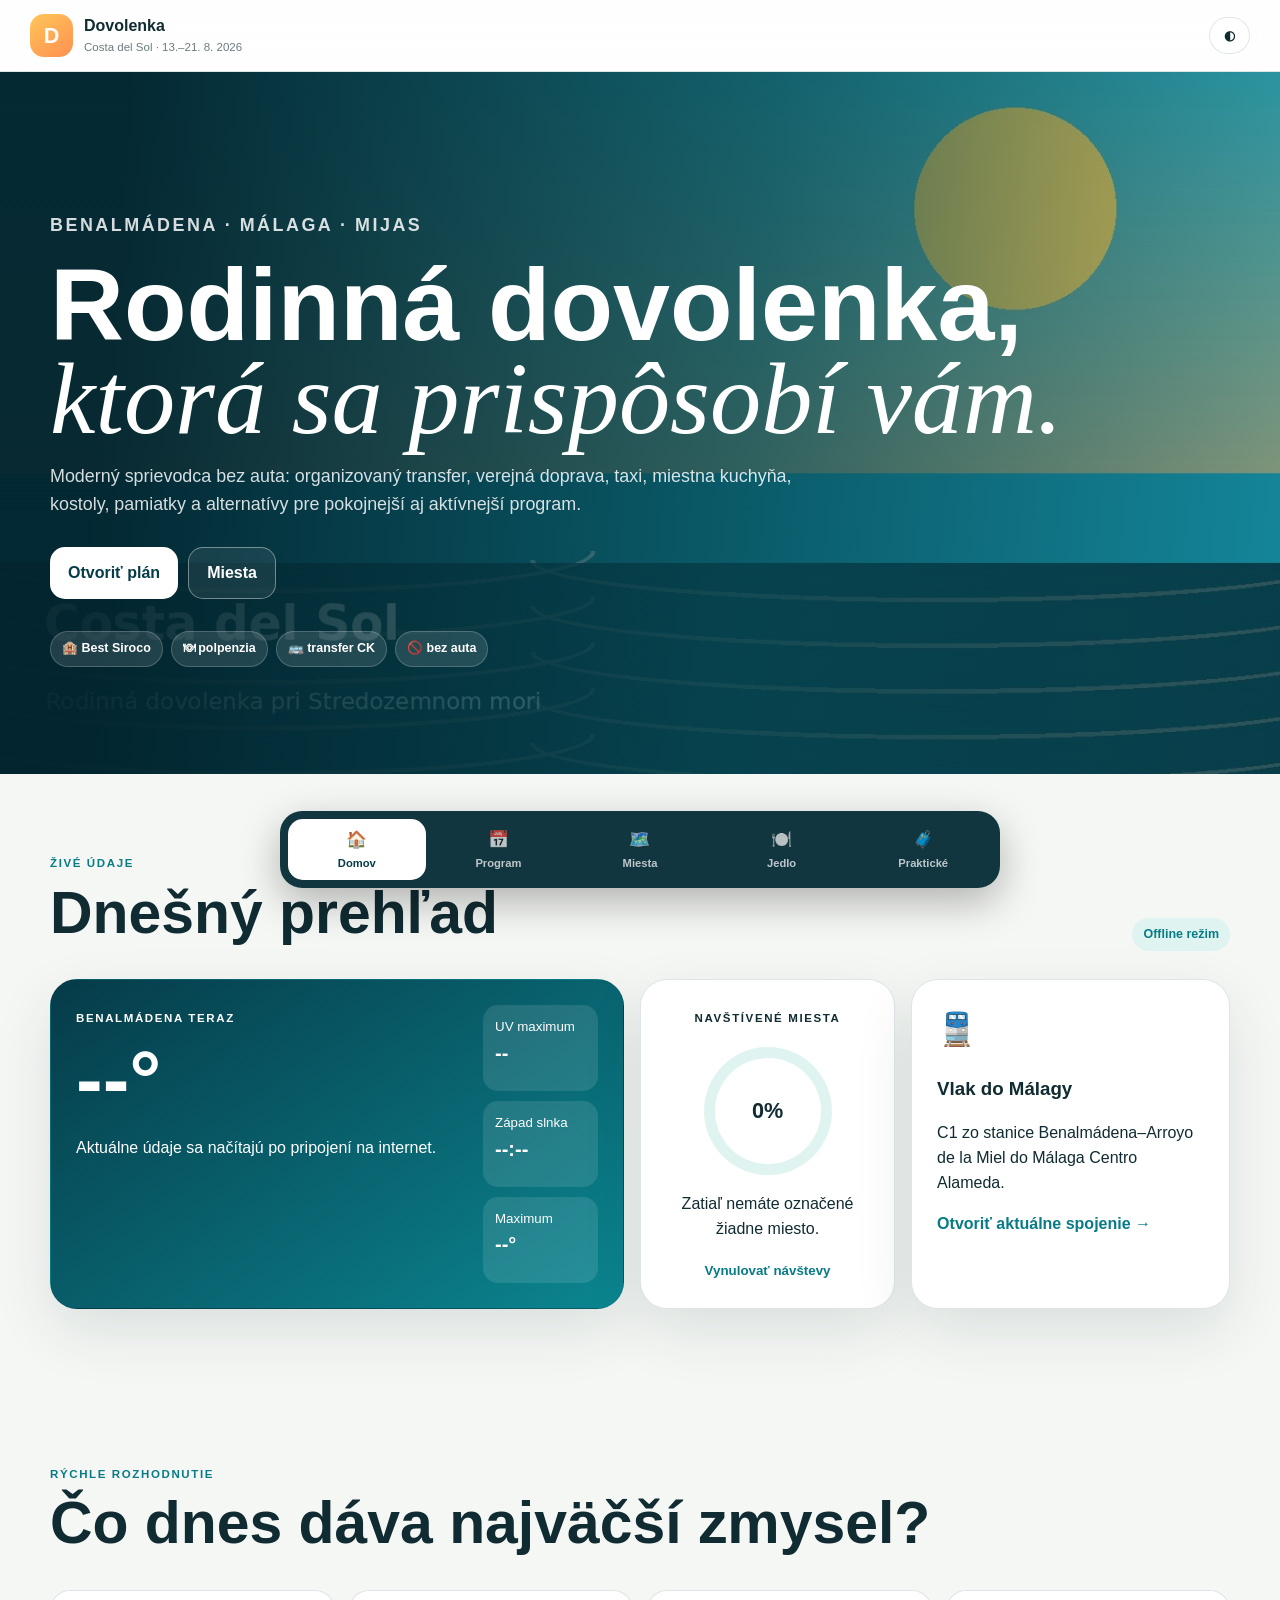
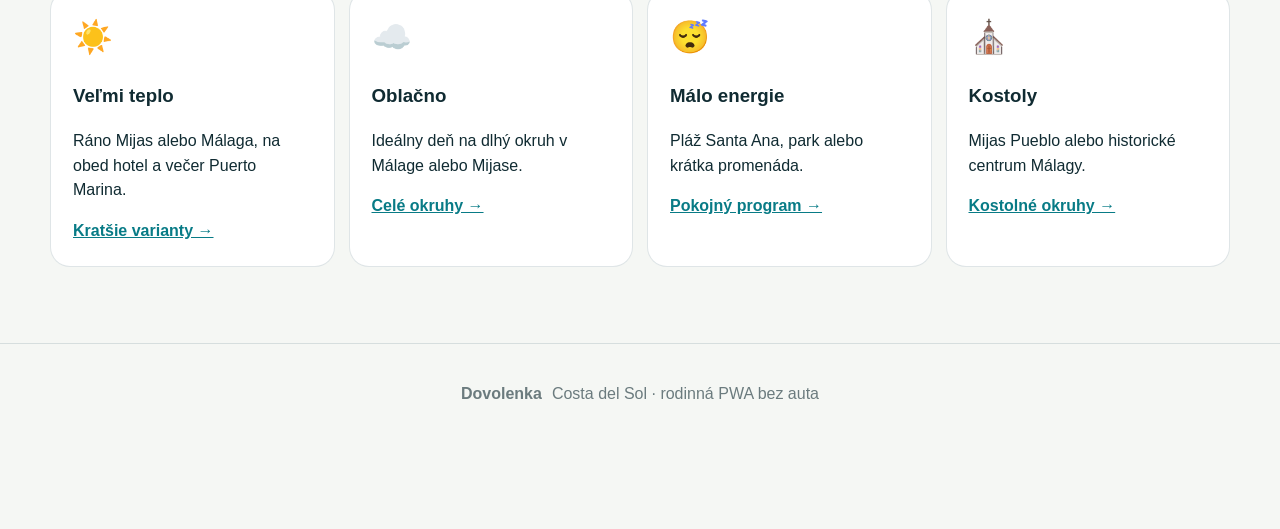
==== commit d6643384: "Add files via upload" ====
--- a/index.html
+++ b/index.html
@@ -1,21 +1,12 @@
-<!doctype html>
-<html lang="sk">
-<head>
+<!doctype html><html lang="sk"><head>
 <meta charset="utf-8"><meta name="viewport" content="width=device-width,initial-scale=1,viewport-fit=cover">
 <meta name="theme-color" content="#063b49"><meta name="mobile-web-app-capable" content="yes"><meta name="apple-mobile-web-app-capable" content="yes">
-<meta name="apple-mobile-web-app-title" content="Dovolenka">
-<title>Dovolenka · Costa del Sol</title>
-<link rel="manifest" href="./manifest.webmanifest"><link rel="apple-touch-icon" href="./assets/icon-192.png">
-<link rel="stylesheet" href="./assets/style.css">
-</head>
-<body>
-<header class="topbar">
-  <a class="brand" href="#home"><span class="brand-icon">D</span><span><b>Dovolenka</b><small>Costa del Sol · 13.–21. 8. 2026</small></span></a>
-  <div class="top-actions"><button id="themeBtn" aria-label="Prepnúť vzhľad">◐</button><button id="installBtn" hidden>Pridať do mobilu</button></div>
-</header>
-
-<main>
-<section class="hero" id="home">
+<title>Domov · Dovolenka</title>
+<link rel="manifest" href="./manifest.webmanifest"><link rel="apple-touch-icon" href="./assets/icon-192.png"><link rel="stylesheet" href="./assets/style.css">
+</head><body data-page="home"><header class="topbar">
+<a class="brand" href="index.html"><span class="brand-icon">D</span><span><b>Dovolenka</b><small>Costa del Sol · 13.–21. 8. 2026</small></span></a>
+<div class="top-actions"><button id="themeBtn" aria-label="Prepnúť vzhľad">◐</button><button id="installBtn" hidden>Pridať do mobilu</button></div>
+</header><main><section class="hero" id="home">
   <div class="hero-overlay"></div>
   <div class="hero-inner">
     <p class="eyebrow">Benalmádena · Málaga · Mijas</p>
@@ -24,13 +15,7 @@
     <div class="hero-buttons"><a class="btn primary" href="#today">Otvoriť plán</a><a class="btn glass" href="#places">Miesta</a></div>
     <div class="hero-chips"><span>🏨 Best Siroco</span><span>🍽 polpenzia</span><span>🚌 transfer CK</span><span>🚫 bez auta</span></div>
   </div>
-</section>
-
-<nav class="navrail">
-<a href="#today">Prehľad</a><a href="#plan">Program</a><a href="#places">Miesta</a><a href="#churches">Kostoly</a><a href="#food">Jedlo</a><a href="#transport">Doprava</a><a href="#budget">Rozpočet</a><a href="#help">Pomoc</a>
-</nav>
-
-<section class="section" id="today">
+</section><section class="section" id="today">
 <div class="section-title"><div><span class="overline">Živé údaje</span><h2>Dnešný prehľad</h2></div><span id="weatherStatus" class="status">Načítavam počasie…</span></div>
 <div class="dashboard">
   <article class="weather-card">
@@ -43,133 +28,16 @@
   </article>
   <article class="quick-card"><span>🚆</span><h3>Vlak do Málagy</h3><p>C1 zo stanice Benalmádena–Arroyo de la Miel do Málaga Centro Alameda.</p><a href="https://www.google.com/maps/dir/?api=1&origin=Hotel+Best+Siroco+Benalmadena&destination=Malaga+Centro-Alameda&travelmode=transit" target="_blank">Otvoriť aktuálne spojenie →</a></article>
 </div>
-</section>
-
-<section class="section soft" id="plan">
-<div class="section-title"><div><span class="overline">9 dní</span><h2>Program s možnosťou rozdeliť sa</h2></div><span class="pill">pokojné tempo</span></div>
-<div class="day-list">
-<details class="day-card" open><summary><time>13. 8.</time><div><h3>Príchod a prvý večer</h3><p>Organizovaný transfer CK, ubytovanie a krátka prechádzka do Puerto Marina.</p></div><span>＋</span></summary><div class="day-detail"><div><b>Presuny</b><p>🚌 transfer CK · 🚶 2–3 km</p></div><div><b>Rodinná alternatíva</b><p>Spoločne: prístav. Pokojná verzia: iba nábrežie a skorší návrat.</p></div></div></details><details class="day-card" ><summary><time>14. 8.</time><div><h3>Pláž a aklimatizácia</h3><p>Dopoludnia Santa Ana, obed podľa chuti, popoludní bazén a hotelová večera.</p></div><span>＋</span></summary><div class="day-detail"><div><b>Presuny</b><p>🚶 krátke presuny</p></div><div><b>Rodinná alternatíva</b><p>Dcéra môže s babkou pokračovať ku Castillo Bil Bil.</p></div></div></details><details class="day-card" ><summary><time>15. 8.</time><div><h3>Benalmádena a kostoly</h3><p>Parque de la Paloma, Arroyo de la Miel a podľa energie Castillo de Colomares taxi.</p></div><span>＋</span></summary><div class="day-detail"><div><b>Presuny</b><p>🚶 + 🚕</p></div><div><b>Rodinná alternatíva</b><p>Rodičia oddych v parku; aktívnejšia dvojica Colomares.</p></div></div></details><details class="day-card" ><summary><time>16. 8.</time><div><h3>Omša a Málaga</h3><p>Ranná omša, vlak C1, Atarazanas, katedrála, Santiago, Alcazaba alebo Muelle Uno.</p></div><span>＋</span></summary><div class="day-detail"><div><b>Presuny</b><p>🚆 + 🚶</p></div><div><b>Rodinná alternatíva</b><p>Rodičia: katedrála a Muelle Uno. Ty s dcérou: Alcazaba.</p></div></div></details><details class="day-card" ><summary><time>17. 8.</time><div><h3>Oddychový deň</h3><p>Pláž, bazén a bez pevného programu. Večer ľahká promenáda.</p></div><span>＋</span></summary><div class="day-detail"><div><b>Presuny</b><p>🚶</p></div><div><b>Rodinná alternatíva</b><p>Rezervný deň pri únave alebo extrémnom teple.</p></div></div></details><details class="day-card" ><summary><time>18. 8.</time><div><h3>Mijas Pueblo</h3><p>Taxi alebo autobus, Virgen de la Peña, historické centrum, Inmaculada Concepción a obed.</p></div><span>＋</span></summary><div class="day-detail"><div><b>Presuny</b><p>🚕 odporúčané · 🚌 alternatíva</p></div><div><b>Rodinná alternatíva</b><p>Dcéra s babkou kostoly; ostatní vyhliadky a káva.</p></div></div></details><details class="day-card" ><summary><time>19. 8.</time><div><h3>More a miestne chute</h3><p>Malapesquera, Puerto Marina a obed s espetos alebo boquerones.</p></div><span>＋</span></summary><div class="day-detail"><div><b>Presuny</b><p>🚶</p></div><div><b>Rodinná alternatíva</b><p>Ekonomický deň s jedným lokálnym obedom.</p></div></div></details><details class="day-card" ><summary><time>20. 8.</time><div><h3>Voľný výber</h3><p>Návrat na obľúbené miesto, nákupy a rozlúčková večera mimo hotela, ak bude chuť.</p></div><span>＋</span></summary><div class="day-detail"><div><b>Presuny</b><p>🚶 + 🚕 podľa potreby</p></div><div><b>Rodinná alternatíva</b><p>Tip na zážitok: kvalitná večera pri mori raz za pobyt.</p></div></div></details><details class="day-card" ><summary><time>21. 8.</time><div><h3>Odlet</h3><p>Raňajky, check-out a organizovaný transfer CK podľa pokynov delegáta.</p></div><span>＋</span></summary><div class="day-detail"><div><b>Presuny</b><p>🚌 transfer CK</p></div><div><b>Rodinná alternatíva</b><p>Čas transferu overiť večer pred odletom.</p></div></div></details>
-</div>
-</section>
-
-<section class="section" id="places">
-<div class="section-title"><div><span class="overline">Objavovanie</span><h2>Miesta a pamiatky</h2></div><div class="filters"><button class="filter active" data-filter="all">Všetko</button><button class="filter" data-filter="Benalmádena">Benalmádena</button><button class="filter" data-filter="Málaga">Málaga</button><button class="filter" data-filter="Mijas">Mijas</button></div></div>
-<div class="place-grid">
-<article class="place-card" data-group="Benalmádena" data-id="puerto-marina">
-<div class="place-image" style="background-image:linear-gradient(0deg,rgba(3,31,39,.82),rgba(3,31,39,.05)),url('https://commons.wikimedia.org/wiki/Special:Redirect/file/Benalmadena%20-%20Puerto%20Marina.jpg?width=1600'),url('assets/images/marina.jpg')">
-<button class="visited" data-visited="puerto-marina" aria-label="Označiť ako navštívené"><span>✓</span></button>
-<div><span class="place-group">Benalmádena</span><h3>Puerto Marina</h3><p>Prístav, promenáda a večerná atmosféra</p></div></div>
-<div class="place-body"><p>Architektonicky výrazný prístav je ideálny na nenáročnú večernú prechádzku. Nájdete tu reštaurácie, kaviarne, zmrzlinu aj množstvo miest na sedenie.</p><div class="meta"><span>🚶 približne 15–20 min z hotela</span><span>♿ prevažne rovina</span><span>🌙 najlepšie podvečer</span></div><div class="family-tip"><b>Rodinný tip</b><p>Rodinný tip: rodičia môžu zostať pri káve na nábreží, zatiaľ čo ostatní prejdú celý okruh prístavu.</p></div><a class="card-link" href="https://www.google.com/maps/dir/?api=1&origin=Hotel+Best+Siroco+Benalmadena&destination=Puerto+Marina+Benalmadena&travelmode=walking" target="_blank">Trasa z hotela →</a></div>
-</article><article class="place-card" data-group="Benalmádena" data-id="paloma">
-<div class="place-image" style="background-image:linear-gradient(0deg,rgba(3,31,39,.82),rgba(3,31,39,.05)),url('https://commons.wikimedia.org/wiki/Special:Redirect/file/Parque%20de%20la%20Paloma%201.JPG?width=1600'),url('assets/images/park.jpg')">
-<button class="visited" data-visited="paloma" aria-label="Označiť ako navštívené"><span>✓</span></button>
-<div><span class="place-group">Benalmádena</span><h3>Parque de la Paloma</h3><p>Veľký park s tieňom a lavičkami</p></div></div>
-<div class="place-body"><p>Príjemný mestský park vhodný na pokojné dopoludnie. Je tu dostatok zelene, lavičiek a voľne sa pohybujúcich zvierat.</p><div class="meta"><span>🚶 pohodová prechádzka</span><span>🌳 veľa tieňa</span><span>👵 vhodné pre seniorov</span></div><div class="family-tip"><b>Rodinný tip</b><p>Dobré miesto na rozdelenie programu: rodičia môžu oddychovať v parku, dcéra s babkou pokračovať ku Castillo Bil Bil.</p></div><a class="card-link" href="https://www.google.com/maps/dir/?api=1&origin=Hotel+Best+Siroco+Benalmadena&destination=Parque+de+la+Paloma&travelmode=walking" target="_blank">Trasa z hotela →</a></div>
-</article><article class="place-card" data-group="Benalmádena" data-id="colomares">
-<div class="place-image" style="background-image:linear-gradient(0deg,rgba(3,31,39,.82),rgba(3,31,39,.05)),url('https://commons.wikimedia.org/wiki/Special:Redirect/file/Castillo%20de%20Colomares%20%2851947436252%29.jpg?width=1600'),url('assets/images/colomares.jpg')">
-<button class="visited" data-visited="colomares" aria-label="Označiť ako navštívené"><span>✓</span></button>
-<div><span class="place-group">Benalmádena</span><h3>Castillo de Colomares</h3><p>Romantický pamätník Krištofa Kolumba</p></div></div>
-<div class="place-body"><p>Neobvyklá stavba mieša viacero architektonických štýlov a rozpráva príbeh objavenia Ameriky. Areál nie je veľký, ale je fotogenický.</p><div class="meta"><span>🚕 odporúčané taxi</span><span>🪜 miestami schody</span><span>⏱ 45–75 min</span></div><div class="family-tip"><b>Rodinný tip</b><p>Výlet je vhodný skôr ráno. Pri horúčave stačí krátka návšteva a návrat taxi.</p></div><a class="card-link" href="https://www.google.com/maps/dir/?api=1&origin=Hotel+Best+Siroco+Benalmadena&destination=Castillo+de+Colomares" target="_blank">Trasa z hotela →</a></div>
-</article><article class="place-card" data-group="Málaga" data-id="malaga-cathedral">
-<div class="place-image" style="background-image:linear-gradient(0deg,rgba(3,31,39,.82),rgba(3,31,39,.05)),url('https://commons.wikimedia.org/wiki/Special:Redirect/file/Malaga%20cathedral.jpg?width=1600'),url('assets/images/cathedral.jpg')">
-<button class="visited" data-visited="malaga-cathedral" aria-label="Označiť ako navštívené"><span>✓</span></button>
-<div><span class="place-group">Málaga</span><h3>Katedrála v Málage</h3><p>La Manquita – symbol historického centra</p></div></div>
-<div class="place-body"><p>Renesančná katedrála je prezývaná La Manquita – jednoruká dáma – pretože jedna z jej veží zostala nedokončená. Interiér patrí k najvýznamnejším sakrálnym pamiatkam mesta.</p><div class="meta"><span>⛪ hlavná pamiatka</span><span>♿ vhodná aj pri kratšej trase</span><span>⏱ 45–60 min</span></div><div class="family-tip"><b>Rodinný tip</b><p>Dcéra s babkou môžu navštíviť interiér, zatiaľ čo ostatní oddychujú v tieni pri Plaza del Obispo.</p></div><a class="card-link" href="https://www.google.com/maps/dir/?api=1&origin=Hotel+Best+Siroco+Benalmadena&destination=Catedral+de+Malaga" target="_blank">Trasa z hotela →</a></div>
-</article><article class="place-card" data-group="Málaga" data-id="santiago">
-<div class="place-image" style="background-image:linear-gradient(0deg,rgba(3,31,39,.82),rgba(3,31,39,.05)),url('https://commons.wikimedia.org/wiki/Special:Redirect/file/Iglesia%20de%20Santiago%2C%20M%C3%A1laga%2005.JPG?width=1600'),url('assets/images/santiago.jpg')">
-<button class="visited" data-visited="santiago" aria-label="Označiť ako navštívené"><span>✓</span></button>
-<div><span class="place-group">Málaga</span><h3>Iglesia de Santiago</h3><p>Jeden z najstarších kostolov v meste</p></div></div>
-<div class="place-body"><p>Kostol stojí na ulici Granada a spája mudéjarské, gotické a barokové prvky. Je spojený aj s Pablom Picassom, ktorý tu bol pokrstený.</p><div class="meta"><span>⛪ historický kostol</span><span>🚶 blízko katedrály</span><span>⏱ 20–30 min</span></div><div class="family-tip"><b>Rodinný tip</b><p>Výborne sa hodí do okruhu Katedrála – Santiago – Plaza de la Merced.</p></div><a class="card-link" href="https://www.google.com/maps/dir/?api=1&origin=Hotel+Best+Siroco+Benalmadena&destination=Iglesia+de+Santiago+Malaga" target="_blank">Trasa z hotela →</a></div>
-</article><article class="place-card" data-group="Málaga" data-id="alcazaba">
-<div class="place-image" style="background-image:linear-gradient(0deg,rgba(3,31,39,.82),rgba(3,31,39,.05)),url('https://commons.wikimedia.org/wiki/Special:Redirect/file/Alcazaba%20de%20M%C3%A1laga%20--%2020.jpg?width=1600'),url('assets/images/alcazaba.jpg')">
-<button class="visited" data-visited="alcazaba" aria-label="Označiť ako navštívené"><span>✓</span></button>
-<div><span class="place-group">Málaga</span><h3>Alcazaba</h3><p>Maurská pevnosť nad rímskym divadlom</p></div></div>
-<div class="place-body"><p>Jedna z najdôležitejších zachovaných obranných stavieb v Španielsku. Prehliadka vedie cez opevnenia, nádvoria a palácové časti.</p><div class="meta"><span>🪜 stúpanie a nerovnosti</span><span>⏱ 60–90 min</span><span>👟 pevná obuv</span></div><div class="family-tip"><b>Rodinný tip</b><p>Rozdelený program: rodičia môžu zostať pri rímskom divadle alebo na káve; ty s dcérou absolvujete Alcazabu.</p></div><a class="card-link" href="https://www.google.com/maps/dir/?api=1&origin=Hotel+Best+Siroco+Benalmadena&destination=Alcazaba+de+Malaga" target="_blank">Trasa z hotela →</a></div>
-</article><article class="place-card" data-group="Málaga" data-id="atarazanas">
-<div class="place-image" style="background-image:linear-gradient(0deg,rgba(3,31,39,.82),rgba(3,31,39,.05)),url('https://commons.wikimedia.org/wiki/Special:Redirect/file/M%C3%A1laga%20-%20Mercado%20Central%20de%20Atarazanas%201.jpg?width=1600'),url('assets/images/atarazanas.jpg')">
-<button class="visited" data-visited="atarazanas" aria-label="Označiť ako navštívené"><span>✓</span></button>
-<div><span class="place-group">Málaga</span><h3>Mercado de Atarazanas</h3><p>Tržnica na rýchly obed a miestne chute</p></div></div>
-<div class="place-body"><p>Historická mestská tržnica s ovocím, rybami, morskými plodmi a tapas barmi. Najlepšia je dopoludnia alebo v čase skorého obeda.</p><div class="meta"><span>🍤 lokálna kuchyňa</span><span>💶 dobrý pomer cena/výkon</span><span>⏱ 30–60 min</span></div><div class="family-tip"><b>Rodinný tip</b><p>Ochutnajte jednu či dve malé porcie namiesto veľkého obeda – polpenzia zostane využitá.</p></div><a class="card-link" href="https://www.google.com/maps/dir/?api=1&origin=Hotel+Best+Siroco+Benalmadena&destination=Mercado+Central+de+Atarazanas" target="_blank">Trasa z hotela →</a></div>
-</article><article class="place-card" data-group="Málaga" data-id="muelle">
-<div class="place-image" style="background-image:linear-gradient(0deg,rgba(3,31,39,.82),rgba(3,31,39,.05)),url('https://commons.wikimedia.org/wiki/Special:Redirect/file/Malagueta%20muelle%20uno.JPG?width=1600'),url('assets/images/muelle.jpg')">
-<button class="visited" data-visited="muelle" aria-label="Označiť ako navštívené"><span>✓</span></button>
-<div><span class="place-group">Málaga</span><h3>Muelle Uno</h3><p>Moderné nábrežie a miesto stretnutia</p></div></div>
-<div class="place-body"><p>Prístavná promenáda s obchodmi, reštauráciami a výhľadmi na mesto. Je vhodná ako pokojný záver programu.</p><div class="meta"><span>♿ rovina</span><span>🪑 veľa možností oddychu</span><span>🌅 dobré podvečer</span></div><div class="family-tip"><b>Rodinný tip</b><p>Ideálne miesto opätovného stretnutia po rozdelenom programe v centre.</p></div><a class="card-link" href="https://www.google.com/maps/dir/?api=1&origin=Hotel+Best+Siroco+Benalmadena&destination=Muelle+Uno+Malaga" target="_blank">Trasa z hotela →</a></div>
-</article><article class="place-card" data-group="Mijas" data-id="virgen-pena">
-<div class="place-image" style="background-image:linear-gradient(0deg,rgba(3,31,39,.82),rgba(3,31,39,.05)),url('https://commons.wikimedia.org/wiki/Special:Redirect/file/Chapel%20of%20the%20Virgin%20of%20the%20Rock%20-%20Mijas%20%2814366198340%29.jpg?width=1600'),url('assets/images/virgen-pena.jpg')">
-<button class="visited" data-visited="virgen-pena" aria-label="Označiť ako navštívené"><span>✓</span></button>
-<div><span class="place-group">Mijas</span><h3>Ermita Virgen de la Peña</h3><p>Kaplnka vytesaná do skaly</p></div></div>
-<div class="place-body"><p>Svätyňa bola v 17. storočí vyhĺbená do skaly karmelitánskym mníchom. Uchováva obraz patrónky Mijasu a leží pri panoramatickej vyhliadke El Compás.</p><div class="meta"><span>⛪ vstup zdarma</span><span>🌊 panoramatický výhľad</span><span>⏱ 20–30 min</span></div><div class="family-tip"><b>Rodinný tip</b><p>Najdôležitejšie miesto v Mijase pre dcéru a babku. Ostatní môžu oddychovať pri vyhliadke.</p></div><a class="card-link" href="https://www.google.com/maps/dir/?api=1&origin=Hotel+Best+Siroco+Benalmadena&destination=Ermita+Virgen+de+la+Pena+Mijas" target="_blank">Trasa z hotela →</a></div>
-</article><article class="place-card" data-group="Mijas" data-id="inmaculada-mijas">
-<div class="place-image" style="background-image:linear-gradient(0deg,rgba(3,31,39,.82),rgba(3,31,39,.05)),url('https://commons.wikimedia.org/wiki/Special:Redirect/file/Iglesia%20de%20la%20Inmaculada%20Concepci%C3%B3n%2C%20Mijas%2020241124%20110936.jpg?width=1600'),url('assets/images/mijas-church.jpg')">
-<button class="visited" data-visited="inmaculada-mijas" aria-label="Označiť ako navštívené"><span>✓</span></button>
-<div><span class="place-group">Mijas</span><h3>Iglesia de la Inmaculada Concepción</h3><p>Historický farský kostol pri hradbách</p></div></div>
-<div class="place-body"><p>Kostol sa začal stavať v druhej polovici 16. storočia a bol dokončený v roku 1631. Staršia obranná veža Torre de la Vela sa stala jeho zvonicou.</p><div class="meta"><span>⛪ vstup zdarma</span><span>🎨 historické maľby apoštolov</span><span>🌿 pri záhradách Muralla</span></div><div class="family-tip"><b>Rodinný tip</b><p>Spojte s krátkym oddychom v záhradách pri starých hradbách.</p></div><a class="card-link" href="https://www.google.com/maps/dir/?api=1&origin=Hotel+Best+Siroco+Benalmadena&destination=Iglesia+Inmaculada+Concepcion+Mijas" target="_blank">Trasa z hotela →</a></div>
-</article>
-</div>
-</section>
-
-<section class="section dark" id="churches">
-<div class="section-title light"><div><span class="overline">Omše a sakrálne pamiatky</span><h2>Kostoly, ktoré stoja za návštevu</h2></div></div>
-<p class="lead light">Dcéra môže s babkou absolvovať rozšírený kostolný okruh, kým zvyšok rodiny oddychuje na blízkom námestí, v parku alebo pri káve. Časy omší sa môžu meniť – preto je pri každom kostole odkaz na aktuálny zdroj.</p>
-<div class="church-grid">
-<article class="church-card"><span class="church-icon">⛪</span><h3>Virgen del Carmen – Benalmádena Costa</h3><p class="mass">Nedeľa a sviatok: 10:30, 12:00 a 20:30</p><p>Po, St, Št, Pi, So: 20:30 · Ut: 9:30</p><small>Letný režim je podľa diecézy od 1. júna do 30. septembra. Spoveď býva približne 30 minút pred omšou. Čas si overte deň vopred.</small><div class="church-actions"><a href="https://www.google.com/maps/dir/?api=1&origin=Hotel+Best+Siroco+Benalmadena&destination=Parroquia+Virgen+del+Carmen+Benalmadena+Costa&travelmode=walking" target="_blank">Trasa z hotela</a><a href="https://diocesismalaga.es/parroquias/85/virgen-del-carmen-benalmadena-costa" target="_blank">Aktuálny rozpis</a></div></article><article class="church-card"><span class="church-icon">⛪</span><h3>Iglesia de la Inmaculada Concepción – Arroyo de la Miel</h3><p class="mass">Dobrá alternatíva pre samostatnú návštevu kostola</p><p>Presný letný rozpis overte priamo v diecéznom katalógu alebo na mieste</p><small>Kostol je bližšie k stanici Arroyo de la Miel a dá sa spojiť s cestou vlakom do Málagy.</small><div class="church-actions"><a href="https://www.google.com/maps/dir/?api=1&origin=Hotel+Best+Siroco+Benalmadena&destination=Parroquia+Inmaculada+Concepcion+Arroyo+de+la+Miel" target="_blank">Trasa z hotela</a><a href="https://diocesismalaga.es/" target="_blank">Aktuálny rozpis</a></div></article><article class="church-card"><span class="church-icon">⛪</span><h3>Catedral de la Encarnación – Málaga</h3><p class="mass">Možnosť bohoslužby aj turistickej návštevy</p><p>Liturgické časy sa môžu líšiť od turistických otváracích hodín</p><small>Na omšu vstupujte s predstihom a rešpektujte oddelenie liturgického priestoru od turistickej prehliadky.</small><div class="church-actions"><a href="https://www.google.com/maps/dir/?api=1&origin=Hotel+Best+Siroco+Benalmadena&destination=Catedral+de+Malaga" target="_blank">Trasa z hotela</a><a href="https://malagacatedral.com/" target="_blank">Aktuálny rozpis</a></div></article><article class="church-card"><span class="church-icon">⛪</span><h3>Iglesia de Santiago – Málaga</h3><p class="mass">Historický kostol vhodný na krátku návštevu</p><p>Aktuálny rozpis omší overte pred návštevou</p><small>Leží na prirodzenej trase medzi katedrálou a Plaza de la Merced.</small><div class="church-actions"><a href="https://www.google.com/maps/dir/?api=1&origin=Hotel+Best+Siroco+Benalmadena&destination=Iglesia+de+Santiago+Malaga" target="_blank">Trasa z hotela</a><a href="https://diocesismalaga.es/" target="_blank">Aktuálny rozpis</a></div></article>
-</div>
-<div class="route-banner"><div><span>Odporúčaný kostolný okruh v Málage</span><h3>Katedrála → Iglesia del Sagrario → Iglesia de Santiago → Plaza de la Merced</h3><p>Krátka a obsahovo bohatá trasa v historickom centre. Pri únave sa dá ukončiť po katedrále.</p></div><a class="btn light-btn" href="https://www.google.com/maps/dir/?api=1&origin=Catedral+de+Malaga&destination=Plaza+de+la+Merced+Malaga&waypoints=Iglesia+del+Sagrario+Malaga%7CIglesia+de+Santiago+Malaga&travelmode=walking" target="_blank">Otvoriť trasu</a></div>
-</section>
-
-<section class="section" id="food">
-<div class="section-title"><div><span class="overline">Miestna kuchyňa</span><h2>Čo ochutnať aj pri polpenzii</h2></div><span class="pill">najmä ľahký obed</span></div>
-<div class="food-grid">
-<article class="food-card"><div class="food-number">01</div><h3>Espetos de sardinas</h3><p>Sardinky napichnuté na ražni a grilované pri pláži.</p><div class="food-foot"><span>4–8 €</span><small>Najlepšie ako ľahký obed v chiringuite.</small></div></article><article class="food-card"><div class="food-number">02</div><h3>Gambas al pil-pil</h3><p>Krevety v horúcom olivovom oleji s cesnakom a chilli.</p><div class="food-foot"><span>9–15 €</span><small>Objednajte jednu porciu na zdieľanie.</small></div></article><article class="food-card"><div class="food-number">03</div><h3>Boquerones fritos</h3><p>Malé vyprážané sardely, jedna z klasík Málagy.</p><div class="food-foot"><span>7–12 €</span><small>Dobré s citrónom a šalátom.</small></div></article><article class="food-card"><div class="food-number">04</div><h3>Gazpachuelo malagueño</h3><p>Teplá miestna polievka zo zemiakov, rýb a jemnej majonézovej emulzie.</p><div class="food-foot"><span>7–12 €</span><small>Tradičnejšie jedlo, ktoré sa oplatí skúsiť raz.</small></div></article><article class="food-card"><div class="food-number">05</div><h3>Porra antequerana</h3><p>Hustejšia studená paradajková polievka podobná salmoreju.</p><div class="food-foot"><span>5–9 €</span><small>Výborná počas horúceho dňa.</small></div></article><article class="food-card"><div class="food-number">06</div><h3>Churros con chocolate</h3><p>Vyprážané cesto s hustou čokoládou.</p><div class="food-foot"><span>4–7 €</span><small>Skôr raňajky alebo spoločná sladká zastávka.</small></div></article>
-</div>
-<div class="recommendation"><b>Vyvážený plán</b><p>Raňajky a väčšinu večerí využite v hoteli. Dajte si 3–4 lokálne obedy a jednu kvalitnejšiu večeru pri mori. Tak ochutnáte miestnu kuchyňu bez zbytočného navyšovania rozpočtu.</p></div>
-</section>
-
-<section class="section soft" id="transport">
-<div class="section-title"><div><span class="overline">Bez auta</span><h2>Jednoduché presuny</h2></div></div>
-<div class="transport-grid">
-<article><span>🚌</span><h3>Letiskový transfer</h3><p>Je súčasťou zájazdu. Po prílete sledujte označenie cestovnej kancelárie alebo delegáta. Čas spiatočného transferu overte večer pred odletom.</p></article>
-<article><span>🚆</span><h3>Málaga vlakom C1</h3><p>Zo stanice Arroyo de la Miel smer Málaga. Vystúpte na Málaga Centro Alameda. Lístok kúpte v automate alebo podľa aktuálnych možností dopravcu.</p><a href="https://www.renfe.com/es/en/suburban/suburban-malaga" target="_blank">Renfe Cercanías →</a></article>
-<article><span>🚕</span><h3>Mijas taxi</h3><p>Pre štyroch cestujúcich je taxi praktická voľba bez prestupov. Požiadajte hotelovú recepciu o objednanie a orientačnú cenu pred jazdou.</p><a href="https://www.google.com/maps/dir/?api=1&origin=Hotel+Best+Siroco+Benalmadena&destination=Mijas+Pueblo" target="_blank">Trasa →</a></article>
-<article><span>🚌</span><h3>Mijas autobusom</h3><p>Ekonomickejšia alternatíva, ale počítajte s dlhším časom a možným prestupom. Aktuálne spojenie overte v deň výletu.</p><a href="https://www.google.com/maps/dir/?api=1&origin=Hotel+Best+Siroco+Benalmadena&destination=Mijas+Pueblo&travelmode=transit" target="_blank">Aktuálne spojenie →</a></article>
-</div>
-</section>
-
-<section class="section" id="budget">
-<div class="section-title"><div><span class="overline">Orientačne pre 4 osoby</span><h2>Vyvážený rozpočet</h2></div></div>
-<div class="budget-layout">
-<div class="budget-list">
-<div><span>Lokálny obed / tapas</span><b>35–65 €</b></div><div><span>Kvalitnejšia večera pri mori</span><b>80–130 €</b></div><div><span>Vlak Benalmádena ↔ Málaga</span><b>ekonomická voľba</b></div><div><span>Taxi Benalmádena ↔ Mijas</span><b>overiť na recepcii</b></div><div><span>Káva alebo zmrzlina</span><b>10–20 €</b></div><div><span>Lehátka na deň</span><b>podľa pláže</b></div>
-</div>
-<div class="budget-note"><span>⭐</span><h3>Kde sa oplatí priplatiť</h3><p>Jedna kvalitná večera pri mori, taxi do Mijasu pre pohodlie rodičov a vstup do Alcazaby alebo katedrály podľa záujmu. Inde využite polpenziu, vlak a pešie presuny.</p></div>
-</div>
-</section>
-
-<section class="section dark" id="help">
-<div class="section-title light"><div><span class="overline">Bezpečnosť</span><h2>Dôležité informácie</h2></div></div>
-<div class="help-grid"><a href="tel:112"><b>112</b><span>Európske tiesňové číslo</span></a><a href="https://www.google.com/maps/dir/?api=1&origin=Hotel+Best+Siroco+Benalmadena&destination=Farmacia+Benalmadena" target="_blank"><b>💊</b><span>Najbližšia lekáreň</span></a><a href="https://www.google.com/maps/dir/?api=1&origin=Hotel+Best+Siroco+Benalmadena&destination=Hospital+Benalmadena" target="_blank"><b>🏥</b><span>Nemocnica a urgent</span></a><a href="https://www.mzv.sk/web/madrid" target="_blank"><b>🇸🇰</b><span>Veľvyslanectvo SR v Madride</span></a></div>
-</section>
-
-<section class="section" id="checklist">
-<div class="section-title"><div><span class="overline">Pred cestou</span><h2>Checklist</h2></div></div>
-<div class="checklist">
-<label><input type="checkbox" data-check="documents"><span>Cestovné doklady a palubné lístky</span></label>
-<label><input type="checkbox" data-check="insurance"><span>Cestovné poistenie a storno</span></label>
-<label><input type="checkbox" data-check="meds"><span>Lieky a zdravotné pomôcky</span></label>
-<label><input type="checkbox" data-check="transfer"><span>Pokyny k transferu uložené v mobile</span></label>
-<label><input type="checkbox" data-check="maps"><span>Offline mapy stiahnuté</span></label>
-<label><input type="checkbox" data-check="mass"><span>Omša overená deň vopred</span></label>
-</div>
-</section>
-
-<section class="photo-credit">
-  <p><strong>Fotografie:</strong> reálne fotografie miest sú načítavané z Wikimedia Commons.
-  Pri nedostupnom externom zdroji aplikácia automaticky zobrazí lokálny náhradný obrázok.</p>
-</section>
-
-</main>
-
-<footer><b>Dovolenka</b><span>Costa del Sol · rodinná PWA bez auta</span></footer>
-<script src="./assets/app.js"></script>
-</body></html>+</section><section class="section"><div class="section-title"><div><span class="overline">Rýchle rozhodnutie</span><h2>Čo dnes dáva najväčší zmysel?</h2></div></div>
+<div class="decision-grid">
+<article><span>☀️</span><h3>Veľmi teplo</h3><p>Ráno Mijas alebo Málaga, na obed hotel a večer Puerto Marina.</p><a href="program.html">Kratšie varianty →</a></article>
+<article><span>☁️</span><h3>Oblačno</h3><p>Ideálny deň na dlhý okruh v Málage alebo Mijase.</p><a href="miesta.html">Celé okruhy →</a></article>
+<article><span>😴</span><h3>Málo energie</h3><p>Pláž Santa Ana, park alebo krátka promenáda.</p><a href="program.html">Pokojný program →</a></article>
+<article><span>⛪</span><h3>Kostoly</h3><p>Mijas Pueblo alebo historické centrum Málagy.</p><a href="miesta.html#churches">Kostolné okruhy →</a></article>
+</div></section></main><footer><b>Dovolenka</b><span>Costa del Sol · rodinná PWA bez auta</span></footer><nav class="screen-nav">
+<a href="index.html" data-page="home">🏠<span>Domov</span></a>
+<a href="program.html" data-page="program">📅<span>Program</span></a>
+<a href="miesta.html" data-page="places">🗺️<span>Miesta</span></a>
+<a href="jedlo.html" data-page="food">🍽️<span>Jedlo</span></a>
+<a href="prakticke.html" data-page="practical">🧳<span>Praktické</span></a>
+</nav><script src="./assets/app.js"></script></body></html>
--- a/assets/style.css
+++ b/assets/style.css
@@ -17,3 +17,24 @@
 
 .photo-credit{max-width:1220px;margin:0 auto;padding:0 20px 45px;color:var(--muted);font-size:.78rem}
 .photo-credit p{margin:0;border-top:1px solid var(--line);padding-top:18px}
+
+.plan-intro{max-width:850px;color:var(--muted);margin:-10px 0 26px}
+.route-detail{grid-template-columns:1fr 1fr!important}
+.route-box{grid-column:1/-1;background:var(--paper)!important;border:1px solid var(--line)}
+.route-head{display:flex;justify-content:space-between;gap:12px;margin-bottom:14px}
+.route-head small{display:block;color:var(--muted);margin-top:3px}
+.route-stops{list-style:none;padding:0;margin:0;display:grid;gap:0}
+.route-stops li{position:relative;display:flex;align-items:center;gap:12px;min-height:48px;padding:6px 0}
+.route-stops li:not(:last-child):after{content:"";position:absolute;left:17px;top:39px;width:2px;height:20px;background:var(--line)}
+.route-stops li span{width:36px;height:36px;flex:0 0 36px;border-radius:50%;display:grid;place-items:center;background:var(--deep);color:#fff;font-weight:900}
+.route-actions{display:flex;gap:9px;flex-wrap:wrap;margin-top:18px}
+.route-btn{display:inline-flex;padding:11px 14px;border-radius:13px;background:var(--brand);color:#fff;text-decoration:none;font-weight:900}
+.secondary-route{background:var(--deep)}
+.meeting{margin-top:12px!important;padding-top:10px;border-top:1px solid var(--line)}
+@media(max-width:720px){.route-detail{grid-template-columns:1fr!important}.route-box{grid-column:auto}.route-btn{width:100%;justify-content:center}}
+
+body{padding-bottom:84px}.screen-nav{position:fixed;z-index:1000;left:50%;bottom:12px;transform:translateX(-50%);width:min(720px,calc(100% - 22px));display:grid;grid-template-columns:repeat(5,1fr);gap:4px;padding:8px;background:rgba(4,42,53,.94);backdrop-filter:blur(18px);border-radius:22px;box-shadow:0 14px 40px rgba(0,0,0,.28)}.screen-nav a{display:flex;flex-direction:column;align-items:center;gap:2px;padding:8px 4px;border-radius:15px;text-decoration:none;color:rgba(255,255,255,.72);font-size:1.05rem}.screen-nav a span{font-size:.7rem;font-weight:800}body[data-page="home"] [data-page="home"],body[data-page="program"] [data-page="program"],body[data-page="places"] [data-page="places"],body[data-page="food"] [data-page="food"],body[data-page="practical"] [data-page="practical"]{background:#fff;color:#063b49}
+.decision-grid,.tips-grid{display:grid;grid-template-columns:repeat(4,1fr);gap:14px}.decision-grid article,.tips-grid article{background:var(--paper);border:1px solid var(--line);border-radius:20px;padding:22px}.decision-grid article>span,.tips-grid article>span{font-size:2rem}.decision-grid a{font-weight:900;color:var(--brand)}
+.guide-hero{min-height:300px;border-radius:26px;padding:36px;display:flex;align-items:end;color:#fff;background-image:linear-gradient(0deg,rgba(3,31,39,.88),rgba(3,31,39,.08)),url('assets/images/virgen-pena.jpg');background-position:center;background-size:cover}.guide-hero h3{font-size:clamp(1.8rem,4vw,3.2rem);margin:.4rem 0}.variant-grid{display:grid;grid-template-columns:1fr 1fr;gap:18px;margin-top:18px}.variant-grid article{background:var(--paper);border:1px solid var(--line);border-radius:24px;padding:26px}.variant-grid ol{padding-left:22px;line-height:1.8}.variant-label{font-size:.76rem;text-transform:uppercase;font-weight:900;color:var(--brand)}.info-strip{display:grid;grid-template-columns:repeat(4,1fr);gap:1px;margin-top:18px;background:var(--line);border-radius:20px;overflow:hidden}.info-strip div{background:var(--paper);padding:18px}.info-strip b,.info-strip span{display:block}.info-strip span{font-size:.84rem;color:var(--muted);margin-top:5px}
+.phrase-grid{display:grid;grid-template-columns:repeat(2,1fr);gap:16px}.phrase-grid article{background:var(--paper);border:1px solid var(--line);border-radius:22px;padding:24px}.phrase-grid p{display:grid;grid-template-columns:1fr 1fr;gap:8px;padding:12px 0;border-bottom:1px solid var(--line);margin:0}.phrase-grid small{grid-column:1/-1;color:var(--muted)}
+@media(max-width:900px){.decision-grid,.tips-grid{grid-template-columns:1fr 1fr}.info-strip{grid-template-columns:1fr 1fr}}@media(max-width:650px){.variant-grid,.phrase-grid,.decision-grid,.tips-grid,.info-strip{grid-template-columns:1fr}.guide-hero{min-height:260px;padding:24px}.screen-nav{bottom:8px}.top-actions #installBtn{display:none!important}}
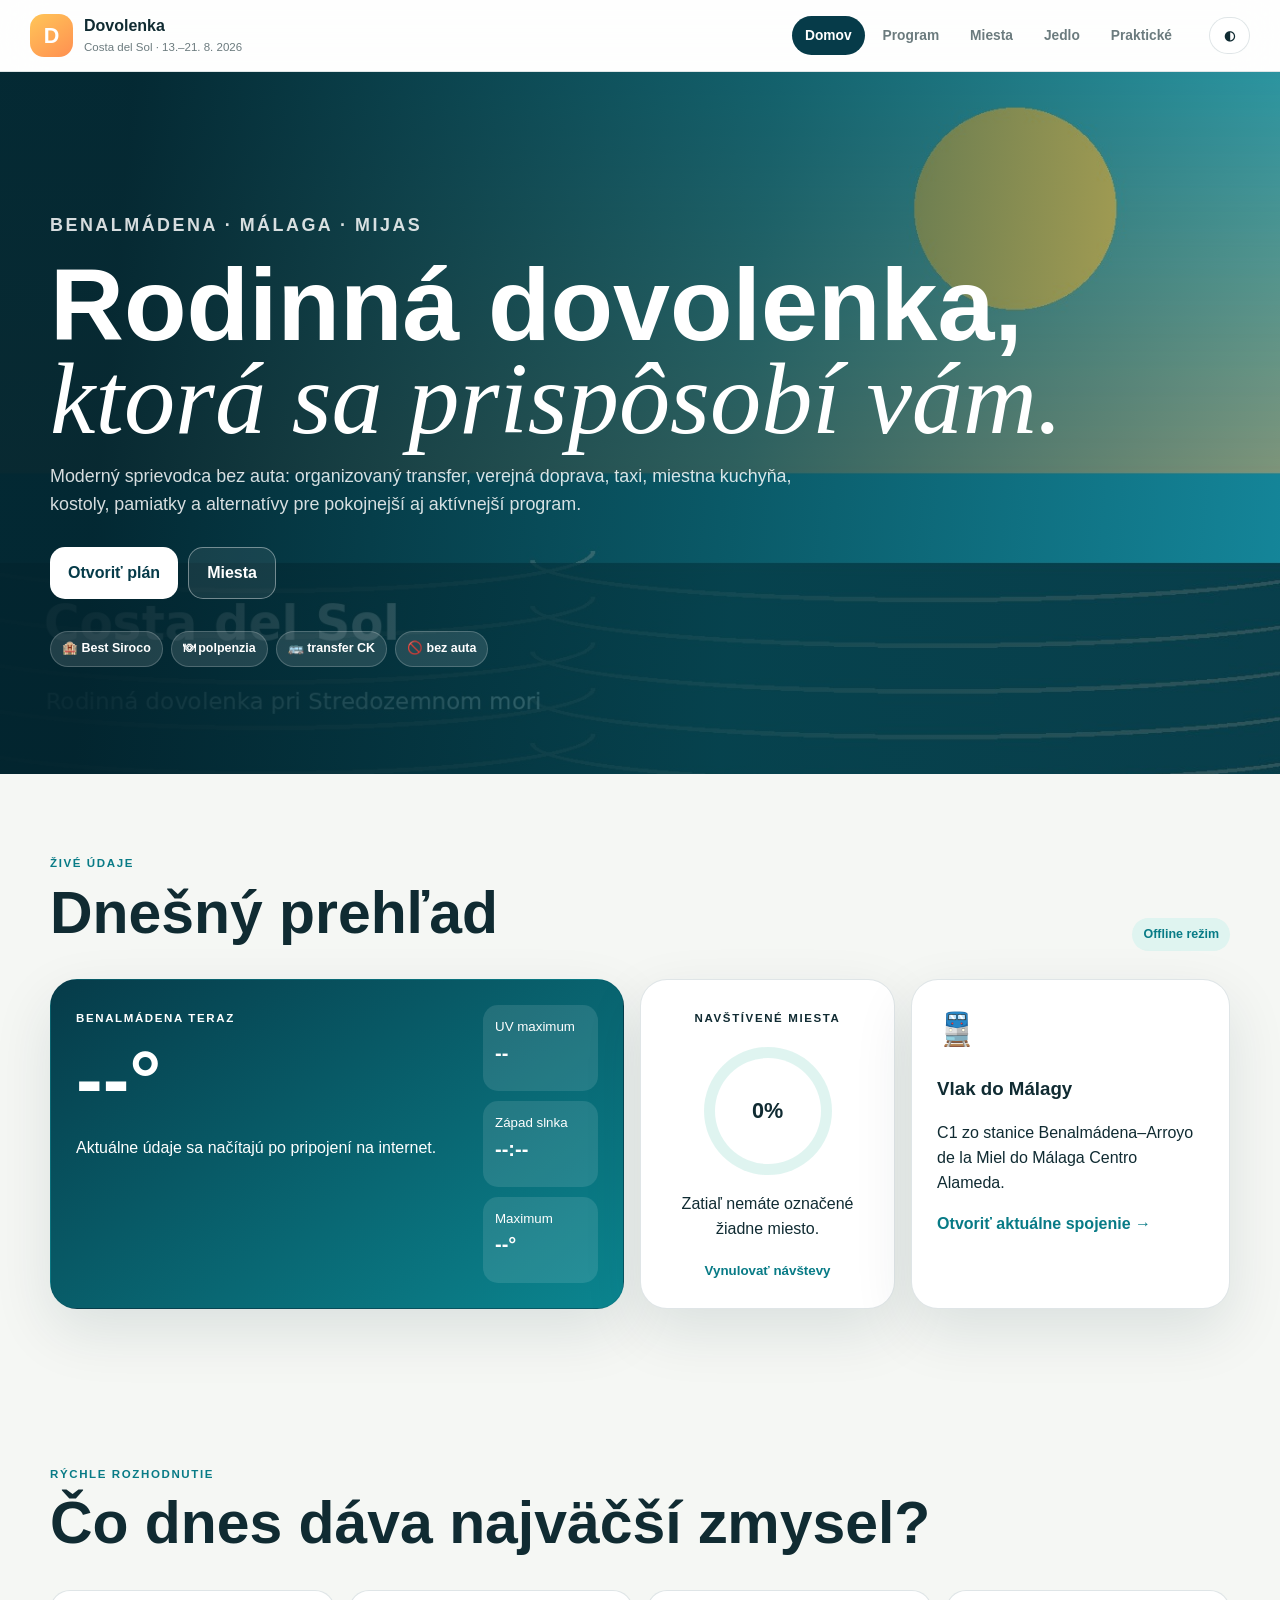
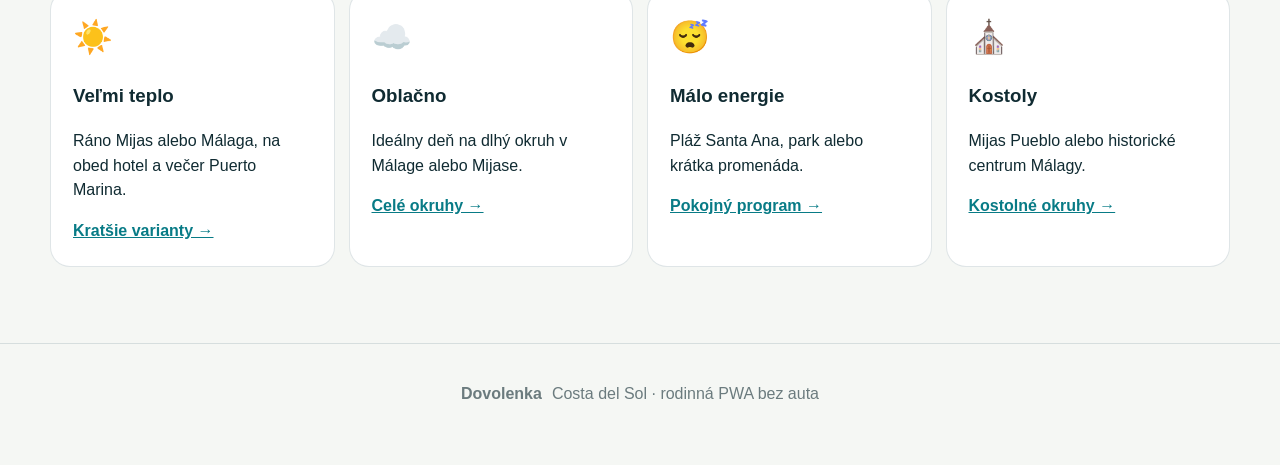
==== commit df2177aa: "Add files via upload" ====
--- a/index.html
+++ b/index.html
@@ -4,7 +4,15 @@
 <title>Domov · Dovolenka</title>
 <link rel="manifest" href="./manifest.webmanifest"><link rel="apple-touch-icon" href="./assets/icon-192.png"><link rel="stylesheet" href="./assets/style.css">
 </head><body data-page="home"><header class="topbar">
-<a class="brand" href="index.html"><span class="brand-icon">D</span><span><b>Dovolenka</b><small>Costa del Sol · 13.–21. 8. 2026</small></span></a>
+<a class="brand" href="./index.html"><span class="brand-icon">D</span><span><b>Dovolenka</b><small>Costa del Sol · 13.–21. 8. 2026</small></span></a>
+
+<nav class="top-nav" aria-label="Horná navigácia">
+  <a href="./index.html" data-top-page="home">Domov</a>
+  <a href="./program.html" data-top-page="program">Program</a>
+  <a href="./miesta.html" data-top-page="places">Miesta</a>
+  <a href="./jedlo.html" data-top-page="food">Jedlo</a>
+  <a href="./prakticke.html" data-top-page="practical">Praktické</a>
+</nav>
 <div class="top-actions"><button id="themeBtn" aria-label="Prepnúť vzhľad">◐</button><button id="installBtn" hidden>Pridať do mobilu</button></div>
 </header><main><section class="hero" id="home">
   <div class="hero-overlay"></div>
@@ -12,7 +20,7 @@
     <p class="eyebrow">Benalmádena · Málaga · Mijas</p>
     <h1>Rodinná dovolenka,<br><em>ktorá sa prispôsobí vám.</em></h1>
     <p>Moderný sprievodca bez auta: organizovaný transfer, verejná doprava, taxi, miestna kuchyňa, kostoly, pamiatky a alternatívy pre pokojnejší aj aktívnejší program.</p>
-    <div class="hero-buttons"><a class="btn primary" href="#today">Otvoriť plán</a><a class="btn glass" href="#places">Miesta</a></div>
+    <div class="hero-buttons"><a class="btn primary" href="./program.html">Otvoriť plán</a><a class="btn glass" href="./miesta.html">Miesta</a></div>
     <div class="hero-chips"><span>🏨 Best Siroco</span><span>🍽 polpenzia</span><span>🚌 transfer CK</span><span>🚫 bez auta</span></div>
   </div>
 </section><section class="section" id="today">
@@ -30,14 +38,14 @@
 </div>
 </section><section class="section"><div class="section-title"><div><span class="overline">Rýchle rozhodnutie</span><h2>Čo dnes dáva najväčší zmysel?</h2></div></div>
 <div class="decision-grid">
-<article><span>☀️</span><h3>Veľmi teplo</h3><p>Ráno Mijas alebo Málaga, na obed hotel a večer Puerto Marina.</p><a href="program.html">Kratšie varianty →</a></article>
-<article><span>☁️</span><h3>Oblačno</h3><p>Ideálny deň na dlhý okruh v Málage alebo Mijase.</p><a href="miesta.html">Celé okruhy →</a></article>
-<article><span>😴</span><h3>Málo energie</h3><p>Pláž Santa Ana, park alebo krátka promenáda.</p><a href="program.html">Pokojný program →</a></article>
+<article><span>☀️</span><h3>Veľmi teplo</h3><p>Ráno Mijas alebo Málaga, na obed hotel a večer Puerto Marina.</p><a href="./program.html">Kratšie varianty →</a></article>
+<article><span>☁️</span><h3>Oblačno</h3><p>Ideálny deň na dlhý okruh v Málage alebo Mijase.</p><a href="./miesta.html">Celé okruhy →</a></article>
+<article><span>😴</span><h3>Málo energie</h3><p>Pláž Santa Ana, park alebo krátka promenáda.</p><a href="./program.html">Pokojný program →</a></article>
 <article><span>⛪</span><h3>Kostoly</h3><p>Mijas Pueblo alebo historické centrum Málagy.</p><a href="miesta.html#churches">Kostolné okruhy →</a></article>
 </div></section></main><footer><b>Dovolenka</b><span>Costa del Sol · rodinná PWA bez auta</span></footer><nav class="screen-nav">
-<a href="index.html" data-page="home">🏠<span>Domov</span></a>
-<a href="program.html" data-page="program">📅<span>Program</span></a>
-<a href="miesta.html" data-page="places">🗺️<span>Miesta</span></a>
-<a href="jedlo.html" data-page="food">🍽️<span>Jedlo</span></a>
-<a href="prakticke.html" data-page="practical">🧳<span>Praktické</span></a>
+<a href="./index.html" data-page="home">🏠<span>Domov</span></a>
+<a href="./program.html" data-page="program">📅<span>Program</span></a>
+<a href="./miesta.html" data-page="places">🗺️<span>Miesta</span></a>
+<a href="./jedlo.html" data-page="food">🍽️<span>Jedlo</span></a>
+<a href="./prakticke.html" data-page="practical">🧳<span>Praktické</span></a>
 </nav><script src="./assets/app.js"></script></body></html>
--- a/assets/style.css
+++ b/assets/style.css
@@ -38,3 +38,37 @@
 .guide-hero{min-height:300px;border-radius:26px;padding:36px;display:flex;align-items:end;color:#fff;background-image:linear-gradient(0deg,rgba(3,31,39,.88),rgba(3,31,39,.08)),url('assets/images/virgen-pena.jpg');background-position:center;background-size:cover}.guide-hero h3{font-size:clamp(1.8rem,4vw,3.2rem);margin:.4rem 0}.variant-grid{display:grid;grid-template-columns:1fr 1fr;gap:18px;margin-top:18px}.variant-grid article{background:var(--paper);border:1px solid var(--line);border-radius:24px;padding:26px}.variant-grid ol{padding-left:22px;line-height:1.8}.variant-label{font-size:.76rem;text-transform:uppercase;font-weight:900;color:var(--brand)}.info-strip{display:grid;grid-template-columns:repeat(4,1fr);gap:1px;margin-top:18px;background:var(--line);border-radius:20px;overflow:hidden}.info-strip div{background:var(--paper);padding:18px}.info-strip b,.info-strip span{display:block}.info-strip span{font-size:.84rem;color:var(--muted);margin-top:5px}
 .phrase-grid{display:grid;grid-template-columns:repeat(2,1fr);gap:16px}.phrase-grid article{background:var(--paper);border:1px solid var(--line);border-radius:22px;padding:24px}.phrase-grid p{display:grid;grid-template-columns:1fr 1fr;gap:8px;padding:12px 0;border-bottom:1px solid var(--line);margin:0}.phrase-grid small{grid-column:1/-1;color:var(--muted)}
 @media(max-width:900px){.decision-grid,.tips-grid{grid-template-columns:1fr 1fr}.info-strip{grid-template-columns:1fr 1fr}}@media(max-width:650px){.variant-grid,.phrase-grid,.decision-grid,.tips-grid,.info-strip{grid-template-columns:1fr}.guide-hero{min-height:260px;padding:24px}.screen-nav{bottom:8px}.top-actions #installBtn{display:none!important}}
+
+/* v7 application navigation */
+.topbar{gap:24px}
+.top-nav{display:flex;align-items:center;gap:5px;margin-left:auto}
+.top-nav a{padding:9px 13px;border-radius:999px;text-decoration:none;color:var(--muted);font-size:.86rem;font-weight:850;transition:.2s ease}
+.top-nav a:hover{background:var(--aqua);color:var(--brand)}
+body[data-page="home"] .top-nav [data-top-page="home"],
+body[data-page="program"] .top-nav [data-top-page="program"],
+body[data-page="places"] .top-nav [data-top-page="places"],
+body[data-page="food"] .top-nav [data-top-page="food"],
+body[data-page="practical"] .top-nav [data-top-page="practical"]{
+  background:var(--deep);color:#fff
+}
+.page-head{max-width:1220px;margin:0 auto;padding:46px 20px 10px;display:flex;justify-content:space-between;align-items:end;gap:24px}
+.page-head h1{font-size:clamp(2.7rem,7vw,5.7rem);line-height:.92;margin:.12em 0}
+.page-head p{max-width:760px;color:var(--muted);font-size:1.05rem}
+.page-home-link{display:inline-flex;white-space:nowrap;text-decoration:none;border:1px solid var(--line);background:var(--paper);padding:11px 15px;border-radius:14px;font-weight:850}
+.places-toolbar{display:flex;align-items:center;gap:10px;flex-wrap:wrap;margin:-7px 0 25px}
+.search-box{flex:1;min-width:260px;display:flex;align-items:center;gap:10px;background:var(--paper);border:1px solid var(--line);border-radius:16px;padding:0 14px;box-shadow:var(--shadow)}
+.search-box span{font-size:1.5rem;color:var(--muted)}
+.search-box input{width:100%;border:0;outline:0;background:transparent;color:var(--ink);font:inherit;padding:14px 0}
+.search-box input::placeholder{color:var(--muted)}
+.compact-action{padding:12px 14px;border-radius:14px;text-decoration:none;background:var(--aqua);color:var(--brand);font-weight:850}
+.search-empty{background:var(--sand);border-radius:18px;padding:20px;margin-bottom:20px;font-weight:800}
+.hero-buttons .btn{transition:transform .2s ease,box-shadow .2s ease}
+.hero-buttons .btn:hover{transform:translateY(-2px);box-shadow:0 12px 30px rgba(0,0,0,.2)}
+@media(max-width:860px){
+  .top-nav{display:none}
+  .page-head{padding-top:34px;align-items:flex-start;flex-direction:column}
+}
+@media(min-width:861px){
+  body{padding-bottom:20px}
+  .screen-nav{display:none}
+}
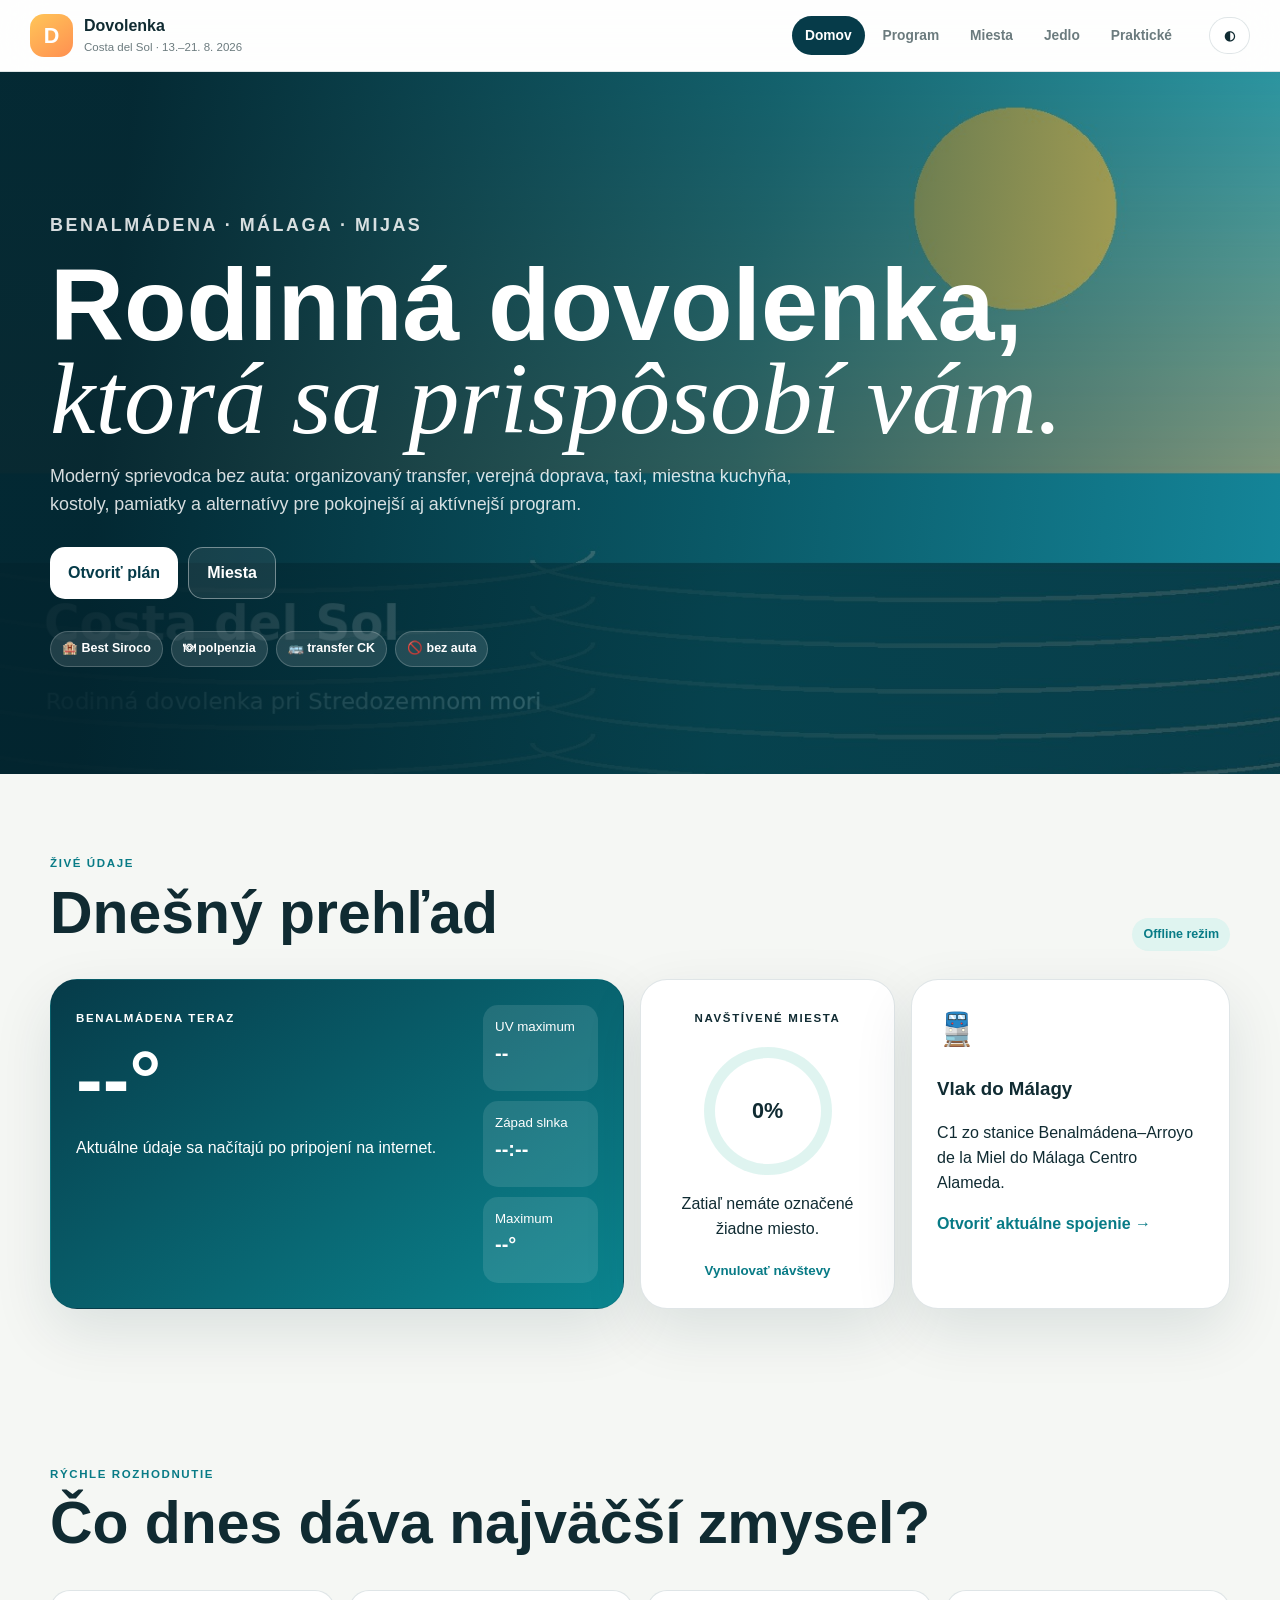
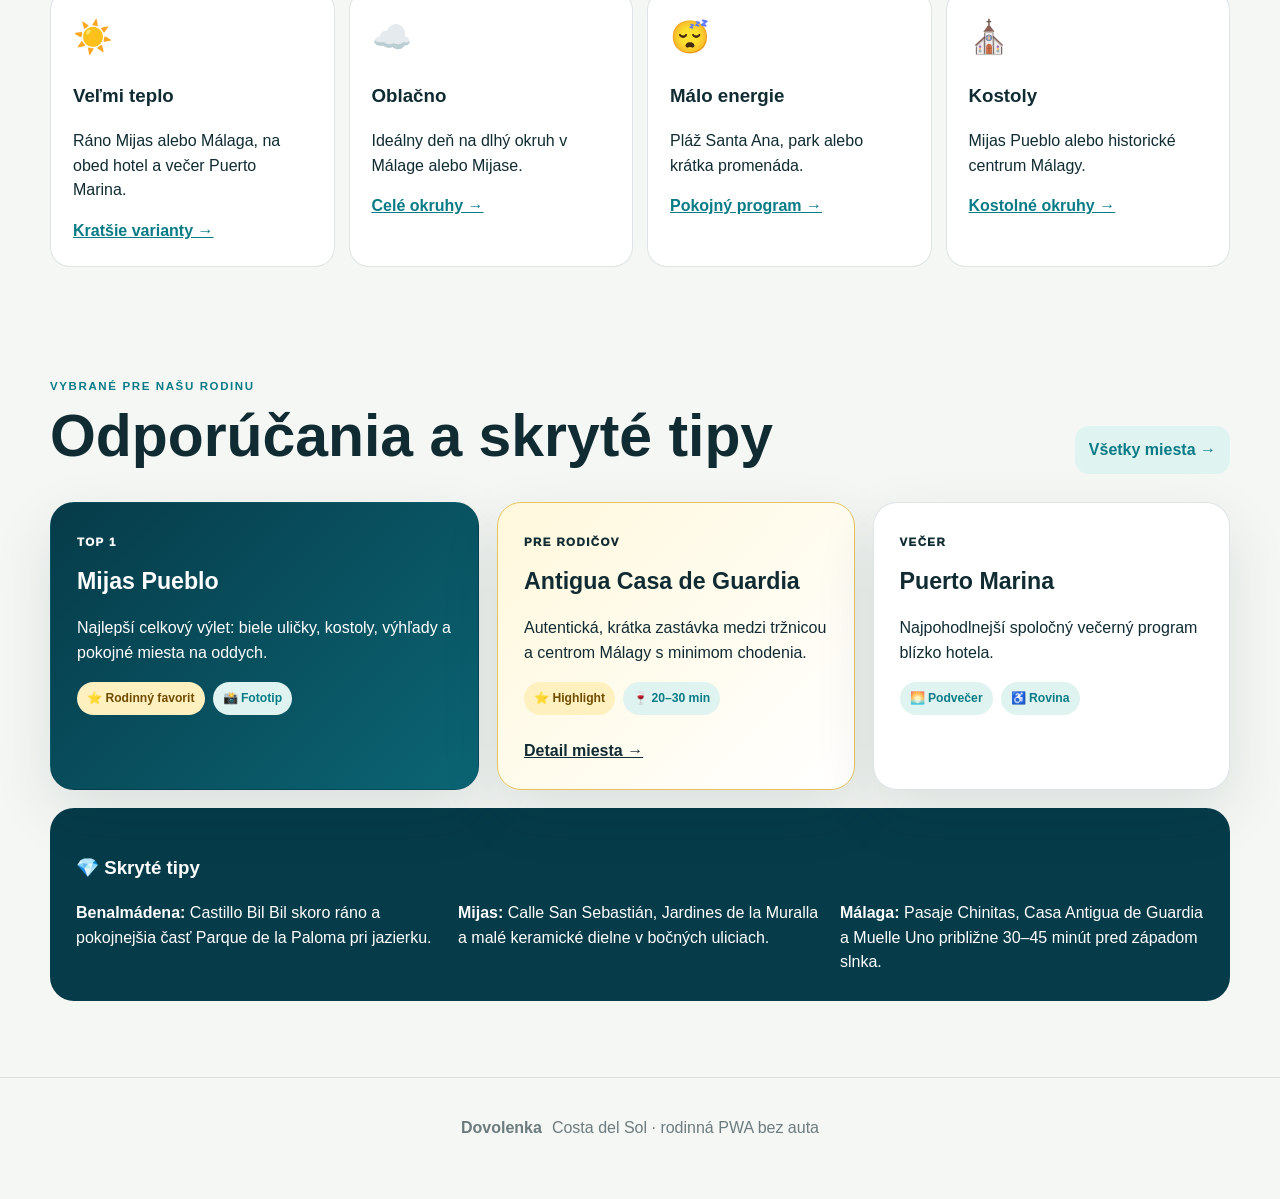
==== commit 79c135e8: "Add files via upload" ====
--- a/index.html
+++ b/index.html
@@ -42,7 +42,14 @@
 <article><span>☁️</span><h3>Oblačno</h3><p>Ideálny deň na dlhý okruh v Málage alebo Mijase.</p><a href="./miesta.html">Celé okruhy →</a></article>
 <article><span>😴</span><h3>Málo energie</h3><p>Pláž Santa Ana, park alebo krátka promenáda.</p><a href="./program.html">Pokojný program →</a></article>
 <article><span>⛪</span><h3>Kostoly</h3><p>Mijas Pueblo alebo historické centrum Málagy.</p><a href="miesta.html#churches">Kostolné okruhy →</a></article>
-</div></section></main><footer><b>Dovolenka</b><span>Costa del Sol · rodinná PWA bez auta</span></footer><nav class="screen-nav">
+</div></section><section class="section recommendations" id="recommendations"><div class="section-title"><div><span class="overline">Vybrané pre našu rodinu</span><h2>Odporúčania a skryté tipy</h2></div><a class="compact-action" href="./miesta.html">Všetky miesta →</a></div>
+<div class="recommend-grid">
+<article class="recommend-card hero-rec"><span class="rec-rank">TOP 1</span><h3>Mijas Pueblo</h3><p>Najlepší celkový výlet: biele uličky, kostoly, výhľady a pokojné miesta na oddych.</p><div class="badge-row"><span class="badge gold">⭐ Rodinný favorit</span><span class="badge">📸 Fototip</span></div></article>
+<article class="recommend-card parent-rec"><span class="rec-rank">PRE RODIČOV</span><h3>Antigua Casa de Guardia</h3><p>Autentická, krátka zastávka medzi tržnicou a centrom Málagy s minimom chodenia.</p><div class="badge-row"><span class="badge gold">⭐ Highlight</span><span class="badge">🍷 20–30 min</span></div><a href="./miesta.html#casa-guardia">Detail miesta →</a></article>
+<article class="recommend-card"><span class="rec-rank">VEČER</span><h3>Puerto Marina</h3><p>Najpohodlnejší spoločný večerný program blízko hotela.</p><div class="badge-row"><span class="badge">🌅 Podvečer</span><span class="badge">♿ Rovina</span></div></article>
+</div>
+<div class="hidden-tips"><h3>💎 Skryté tipy</h3><div><span><b>Benalmádena:</b> Castillo Bil Bil skoro ráno a pokojnejšia časť Parque de la Paloma pri jazierku.</span><span><b>Mijas:</b> Calle San Sebastián, Jardines de la Muralla a malé keramické dielne v bočných uliciach.</span><span><b>Málaga:</b> Pasaje Chinitas, Casa Antigua de Guardia a Muelle Uno približne 30–45 minút pred západom slnka.</span></div></div>
+</section></main><footer><b>Dovolenka</b><span>Costa del Sol · rodinná PWA bez auta</span></footer><nav class="screen-nav">
 <a href="./index.html" data-page="home">🏠<span>Domov</span></a>
 <a href="./program.html" data-page="program">📅<span>Program</span></a>
 <a href="./miesta.html" data-page="places">🗺️<span>Miesta</span></a>
--- a/assets/style.css
+++ b/assets/style.css
@@ -72,3 +72,6 @@
   body{padding-bottom:20px}
   .screen-nav{display:none}
 }
+
+/* v8 premium recommendations */
+.parent-highlight{outline:3px solid #d9a928;outline-offset:3px}.casa-guardia-image{background-image:linear-gradient(135deg,rgba(45,22,8,.96),rgba(122,67,25,.72)),radial-gradient(circle at 75% 20%,#e7bd6b,transparent 38%);min-height:270px}.badge-row{display:flex;gap:8px;flex-wrap:wrap;margin:12px 0}.badge{display:inline-flex;padding:7px 10px;border-radius:999px;background:var(--aqua);color:var(--brand);font-size:.76rem;font-weight:900}.badge.gold{background:#fff1bf;color:#704c00}.family-tip.featured{border-left:4px solid #d9a928;background:#fff9e8}.mini-recs{display:flex;gap:8px;align-items:center;flex-wrap:wrap;margin:14px 0}.mini-recs span{background:var(--sand);padding:7px 10px;border-radius:10px;font-size:.82rem}.highlight-stop{background:#fff5cf!important;border-radius:12px}.highlight-stop small{display:block;color:#795a00}.recommendations{padding-top:30px}.recommend-grid{display:grid;grid-template-columns:1.2fr 1fr 1fr;gap:18px}.recommend-card{background:var(--paper);border:1px solid var(--line);border-radius:24px;padding:26px;box-shadow:var(--shadow)}.recommend-card h3{font-size:1.45rem;margin:10px 0}.recommend-card a{display:inline-block;margin-top:12px;font-weight:900}.hero-rec{background:linear-gradient(135deg,var(--deep),#0b6574);color:#fff}.parent-rec{background:linear-gradient(135deg,#fff8dc,#fff);border-color:#e5c45d}.rec-rank{font-size:.72rem;font-weight:950;letter-spacing:.12em}.hidden-tips{margin-top:18px;background:var(--deep);color:#fff;border-radius:24px;padding:26px}.hidden-tips>div{display:grid;grid-template-columns:repeat(3,1fr);gap:18px}.hidden-tips span{line-height:1.55}.darkmode .family-tip.featured,.darkmode .parent-rec{background:#2b291d}.darkmode .highlight-stop{background:#3b341c!important}.darkmode .badge.gold{background:#5a4716;color:#ffeaa0}@media(max-width:850px){.recommend-grid,.hidden-tips>div{grid-template-columns:1fr}}
